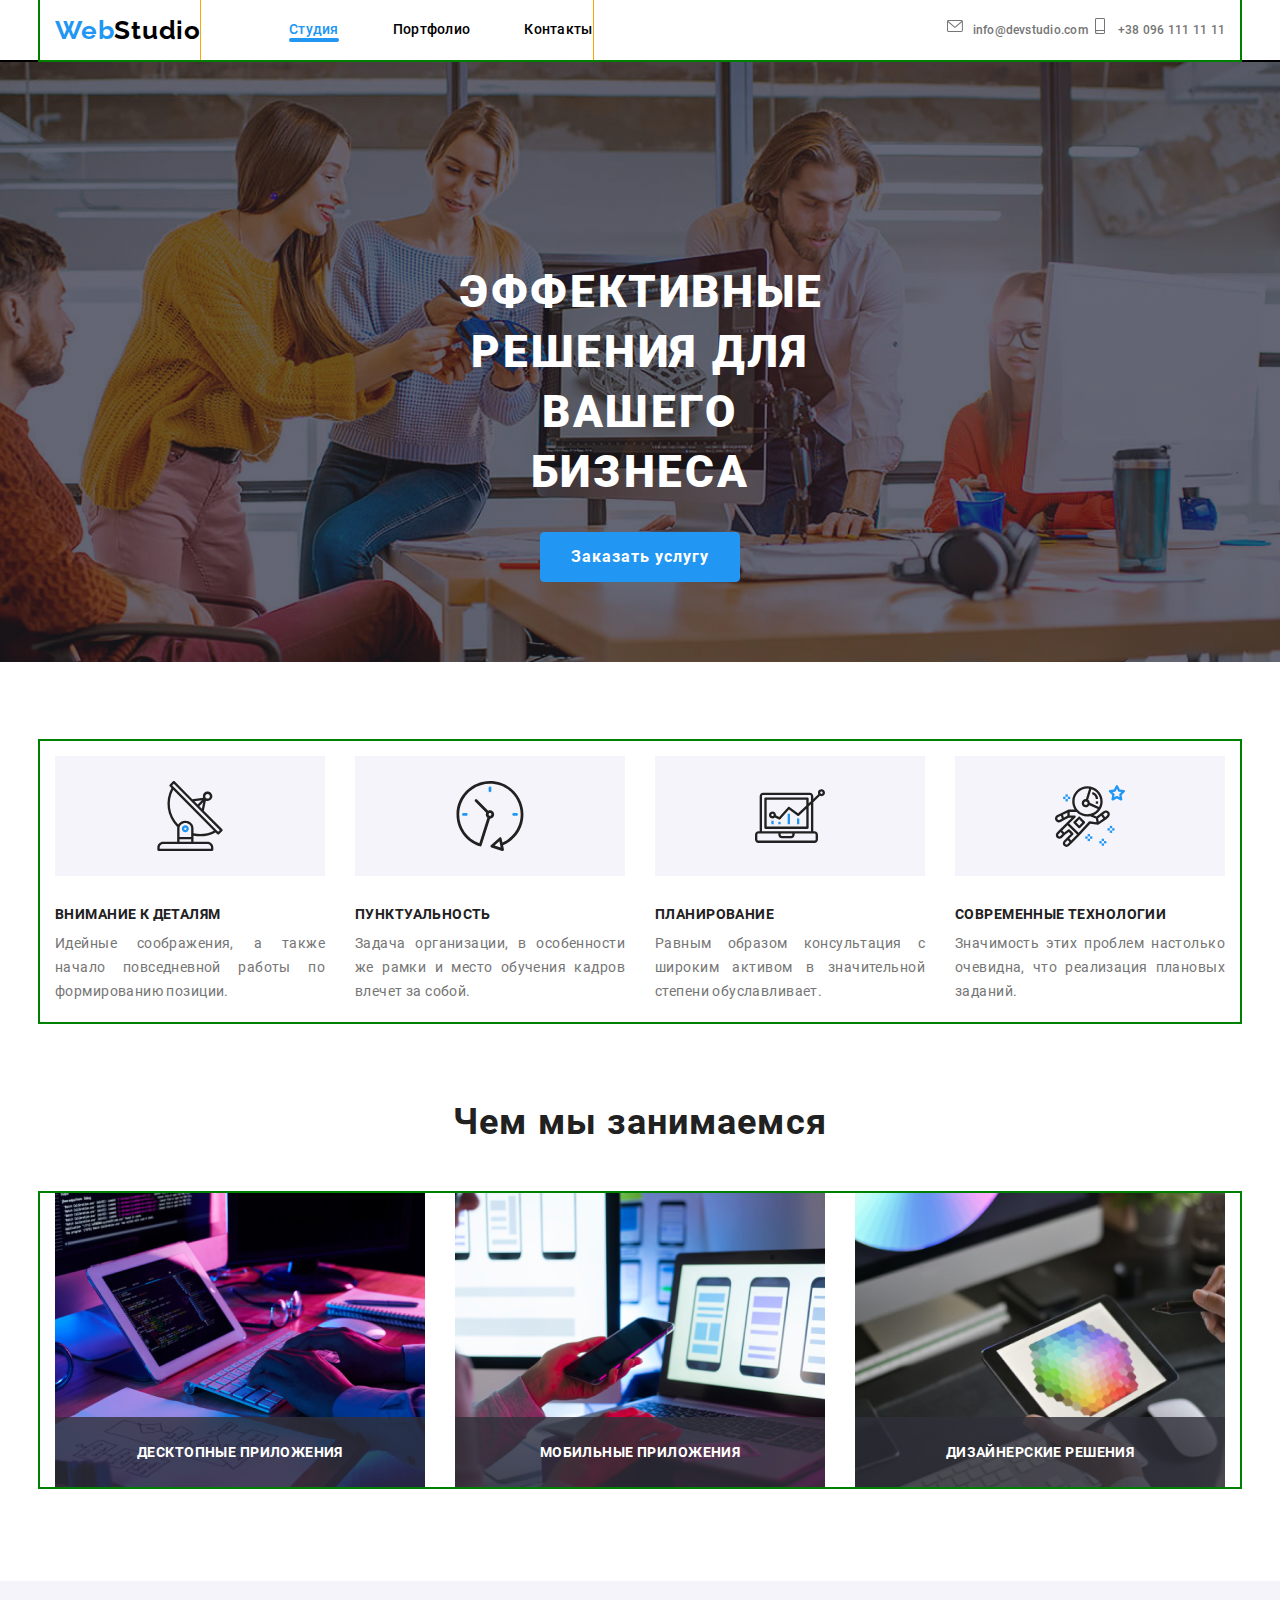
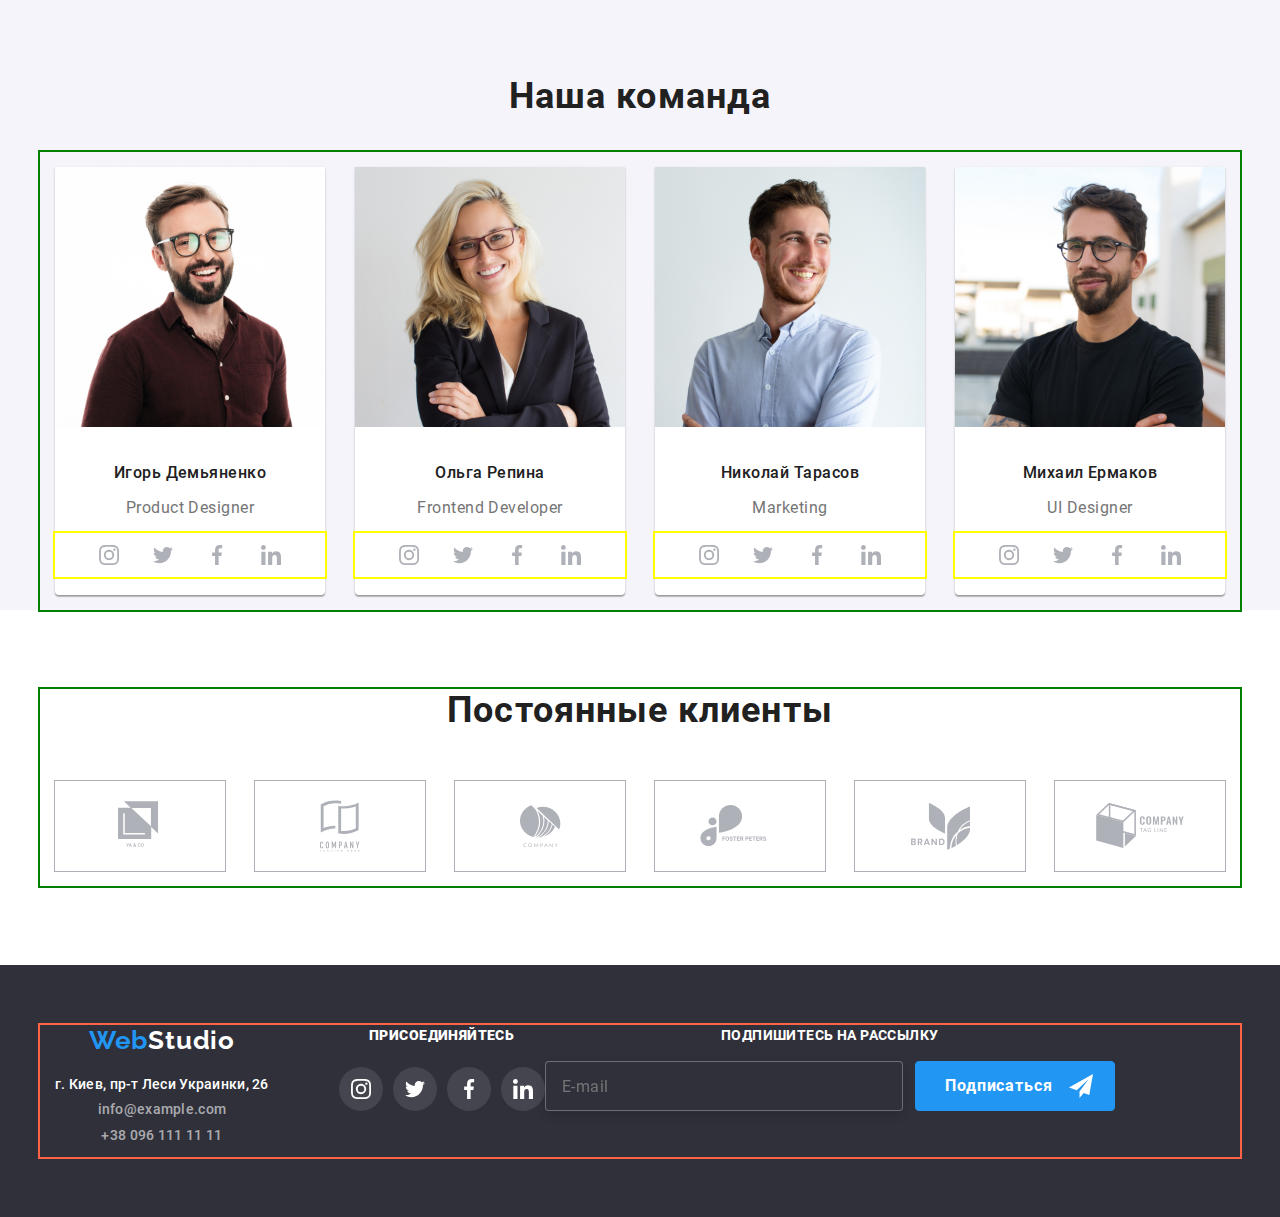
==== index.html @ a3207eb1 "update" ====
<!DOCTYPE html>
<html lang="en">

<head>
    <meta charset="UTF-8" />
    <meta name="viewport" content="width=device-wight, initial-scale=1.0 /">
    <title>Студия</title>
    <link rel="stylesheet"
        href="https://fonts.googleapis.com/css2?family=Oleo+Script&family=Raleway:wght@700&family=Roboto:wght@400;700;900&display=swap">
    <link rel="stylesheet" href="./css/main.min.css">
</head>

<body>
    <div class="page-header">
        <div class="container">
            <nav class="nav">
                <a href="index.html" class="webstudio webstudio-header"><span class="accent">Web</span>Studio</a>
                <button type="button" class="button-menu" aria-expanded="false" aria-controls="menu-container"
                    data-menu-button>

                    <svg width="40" height="40" aria-label="Переключатель мобильного меню">
                        <use class="icon-close" href="./img/icon/sprite.svg#close"></use>
                        <use class="icon-menu" href="./img/icon/sprite.svg#menu"></use>

                    </svg>
                </button>
                <div class="menu-container" id="menu-container" data-menu>
                    <div class="navigation">
                        <ul class="site-nav">

                            <li class="item"><a href="index.html" class="link current">Студия</a> </li>
                            <li class="item"><a href="portfolio.html" class="link">Портфолио</a> </li>
                            <li class="item"><a href="" class="link">Контакты</a> </li>
                        </ul>
                    </div>
                    <div class="contacts">
                        <ul class="auth-nav">

                            <li class="item">
                                <a href="mailto:info@devstudio.com" class="link">
                                    <svg class="auth-icon-svg">
                                        <use href="./img/icon/sprite.svg#mail-icon"></use>
                                    </svg>info@devstudio.com
                                </a>
                            </li>
                            <li class="item">
                                <a href="tel:+380961111111" class="link">
                                    <svg class="auth-icon-svg">
                                        <use href="./img/icon/sprite.svg#phone-icon"></use>
                                    </svg>+38 096 111 11 11
                                </a>
                            </li>
                        </ul>
                    </div>
                </div>


            </nav>

        </div>

    </div>

    <main>

        <!-- ЭФФЕКТИВНЫЕ РЕШЕНИЯ КНОПКА -->

        <section class="effect-solving">

            <h1 class="title-h1">Эффективные решения для вашего бизнеса</h1>
            <button class="btn" data-modal-open>Заказать услугу</button>

            <div class="backdrop is-hidden" data-modal>
                <div class="modal">
                    <p class="modal-font"> Оставьте свои данные, мы вам перезвоним </p>
                    <div class="form-style-input">
                        <input class="form-input" type="text" name="name" id="name" />
                        <label class="form-label" for="name">Имя</label>
                        <svg class="form-icon">
                            <use href="./img/icon/sprite.svg#person-black"></use>
                        </svg>
                    </div>
                    <div class="form-style-input">
                        <input class="form-input" type="tel" name="tel" id="tel">
                        <label class="form-label" for="tel">Телефон</label>
                        <svg class="form-icon">
                            <use href="./img/icon/sprite.svg#phone-black"></use>
                        </svg>
                    </div>
                    <div class="form-style-input">
                        <input class="form-input" type="email" name="mail" id="mail">
                        <label class="form-label" for="mail">Почта</label>
                        <svg class="form-icon">
                            <use href="./img/icon/sprite.svg#email-black"></use>
                        </svg>
                    </div>
                    <div class="form-style-input">
                        <textarea class="textarea-form" name="comment" rows="10" placeholder="Введите текст"
                            id="comment"></textarea>
                        <label class="form-label" style="top: 20px;" for="comment">Комментарий</label>

                    </div>

                    <label class="checkbox-label">
                        <input class="checkbox" type="checkbox" name="accept" value="accept" />
                        <span class="checkbox-icon"></span>
                        Соглашаюсь с рассылкой и принимаю

                        <a class="form-link" href="">Условия
                            договора</a>
                    </label>
                    <button class="btn-send" type="submit">Отправить</button>
                    <button class="btn-close" data-modal-close></button>
                </div>

            </div>

        </section>

        <section class="section">
            <div class=container>
                <!-- НАШИ ПРЕИМУЩЕСТВА -->
                <section>
                    <!-- список секции  -->
                    <!-- <h2>Наше преимущество</h2> -->
                    <ul class="features-set">
                        <li class="icon-advantages icon1">
                            <h3 class='title-h3'>Внимание к деталям</h3>
                            <p class=" p-advantages">
                                Идейные соображения, а также начало повседневной работы по формированию позиции.
                            </p>
                        </li>

                        <li class="icon-advantages icon2">
                            <h3 class="title-h3">Пунктуальность</h3>
                            <p class="p-advantages">
                                Задача организации, в особенности
                                же рамки и место обучения кадров
                                влечет за собой.
                            </p>
                        </li>
                        <li class="icon-advantages icon3">
                            <h3 class="title-h3">Планирование</h3>
                            <p class="p-advantages">
                                Равным образом консультация с
                                широким активом в значительной
                                степени обуславливает.
                            </p>
                        </li>
                        <li class="icon-advantages icon4">
                            <h3 class="title-h3">Современные технологии</h3>
                            <p class="p-advantages">
                                Значимость этих проблем настолько
                                очевидна, что реализация плановых
                                заданий.
                            </p>
                        </li>
                    </ul>
            </div>

        </section>
        <!-- Секция "Чем занимаемся" -->
        <section class="section whatarewedoing">
            <h2 class="title-h2">Чем мы занимаемся</h2>
            <ul class="container center-container">
                <li style="position: relative;">
                    <img src="img/img1.png" alt="" width="370">
                    <p class="title-img" style="justify-content:center;
                align-items: center;">ДЕСКТОПНЫЕ ПРИЛОЖЕНИЯ</p>

                </li>
                <li style="position: relative;">
                    <img src="img/img2.png" alt="" width="370">
                    <p class="title-img" style="justify-content:center;
                align-items: center;">МОБИЛЬНЫЕ ПРИЛОЖЕНИЯ</p>

                </li>
                <li style="position: relative;">
                    <img src="img/img3.png" alt="" width="370">
                    <p class="title-img" style="justify-content:center;
                align-items: center;">ДИЗАЙНЕРСКИЕ РЕШЕНИЯ</p>

                </li>
            </ul>

        </section>

        <!-- Секция "Наша команда" -->
        <section class="section team-section">
            <h2 class="title-h2">Наша команда</h2>
            <div class="container">
                <ul class="team-set">
                    <li class="team-li">

                        <a href="" class="a-link">
                            <img src="img/1.Product_Designer.jpg" alt="" width="270">
                            <p class="team-name">Игорь Демьяненко</p>

                            <p class="p-position">Product Designer</p>

                        </a>
                        <ul class="container-social-network center-network">
                            <li>
                                <a class="team-icon-link" href="https://instagram.com/" target="_blank"
                                    rel="noopener noreferer">
                                    <svg class="team-icon-svg">
                                        <use href="./img/icon/sprite.svg#team-icon1"></use>
                                    </svg>

                                </a>
                            </li>
                            <li>
                                <a class="team-icon-link" href="https://twitter.com/" target="_blank"
                                    rel="noopener noreferer">
                                    <svg class="team-icon-svg">
                                        <use href="./img/icon/sprite.svg#team-icon2"></use>
                                    </svg>

                                </a>
                            </li>
                            <li>
                                <a class="team-icon-link" href="https://fasebook.com/" target="_blank"
                                    rel="noopener noreferer">
                                    <svg class="team-icon-svg">
                                        <use href="./img/icon/sprite.svg#team-icon3"></use>
                                    </svg>

                                </a>
                            </li>
                            <li>
                                <a class="team-icon-link" href="https://linkedin.com/" target="_blank"
                                    rel="noopener noreferer">
                                    <svg class="team-icon-svg">
                                        <use href="./img/icon/sprite.svg#team-icon4"></use>
                                    </svg>

                                </a>
                            </li>
                        </ul>

                    </li>
                    <li class="team-li">
                        <a href="" class="a-link">
                            <img src="img/2.Frontend_Developer.jpg" alt="" width="270">

                            <p class="team-name">Ольга Репина</p>

                            <p class="p-position">Frontend Developer</p>
                        </a>
                        <ul class="container-social-network center-network">
                            <li>
                                <a class="team-icon-link" href="https://instagram.com/" target="_blank"
                                    rel="noopener noreferer">
                                    <svg class="team-icon-svg">
                                        <use href="./img/icon/sprite.svg#team-icon1"></use>
                                    </svg>

                                </a>
                            </li>
                            <li>
                                <a class="team-icon-link" href="https://twitter.com/" target="_blank"
                                    rel="noopener noreferer">
                                    <svg class="team-icon-svg">
                                        <use href="./img/icon/sprite.svg#team-icon2"></use>
                                    </svg>

                                </a>
                            </li>
                            <li>
                                <a class="team-icon-link" href="https://fasebook.com/" target="_blank"
                                    rel="noopener noreferer">
                                    <svg class="team-icon-svg">
                                        <use href="./img/icon/sprite.svg#team-icon3"></use>
                                    </svg>

                                </a>
                            </li>
                            <li>
                                <a class="team-icon-link" href="https://linkedin.com/" target="_blank"
                                    rel="noopener noreferer">
                                    <svg class="team-icon-svg">
                                        <use href="./img/icon/sprite.svg#team-icon4"></use>
                                    </svg>

                                </a>
                            </li>
                        </ul>
                    </li>
                    <li class="team-li">
                        <a href="" class="a-link">
                            <img src="img/3.Marketing.jpg" alt="" width="270">

                            <p class="team-name"> Николай Тарасов</p>

                            <p class="p-position">Marketing</p>
                        </a>
                        <ul class="container-social-network center-network">
                            <li>
                                <a class="team-icon-link" href="https://instagram.com/" target="_blank"
                                    rel="noopener noreferer">
                                    <svg class="team-icon-svg">
                                        <use href="./img/icon/sprite.svg#team-icon1"></use>
                                    </svg>

                                </a>
                            </li>
                            <li>
                                <a class="team-icon-link" href="https://twitter.com/" target="_blank"
                                    rel="noopener noreferer">
                                    <svg class="team-icon-svg">
                                        <use href="./img/icon/sprite.svg#team-icon2"></use>
                                    </svg>

                                </a>
                            </li>
                            <li>
                                <a class="team-icon-link" href="https://fasebook.com/" target="_blank"
                                    rel="noopener noreferer">
                                    <svg class="team-icon-svg">
                                        <use href="./img/icon/sprite.svg#team-icon3"></use>
                                    </svg>

                                </a>
                            </li>
                            <li>
                                <a class="team-icon-link" href="https://linkedin.com/" target="_blank"
                                    rel="noopener noreferer">
                                    <svg class="team-icon-svg">
                                        <use href="./img/icon/sprite.svg#team-icon4"></use>
                                    </svg>

                                </a>
                            </li>
                        </ul>
                    </li>
                    <li class="team-li">
                        <a href="" class="a-link">
                            <img src="img/4.UI_Designer.jpg" alt="" width="270">

                            <p class="team-name">Михаил Ермаков</p>

                            <p class="p-position">UI Designer</p>
                        </a>
                        <ul class="container-social-network center-network">
                            <li>
                                <a class="team-icon-link" href="https://instagram.com/" target="_blank"
                                    rel="noopener noreferer">
                                    <svg class="team-icon-svg">
                                        <use href="./img/icon/sprite.svg#team-icon1"></use>
                                    </svg>

                                </a>
                            </li>
                            <li>
                                <a class="team-icon-link" href="https://twitter.com/" target="_blank"
                                    rel="noopener noreferer">
                                    <svg class="team-icon-svg">
                                        <use href="./img/icon/sprite.svg#team-icon2"></use>
                                    </svg>

                                </a>
                            </li>
                            <li>
                                <a class="team-icon-link" href="https://fasebook.com/" target="_blank"
                                    rel="noopener noreferer">
                                    <svg class="team-icon-svg">
                                        <use href="./img/icon/sprite.svg#team-icon3"></use>
                                    </svg>

                                </a>
                            </li>
                            <li>
                                <a class="team-icon-link" href="https://linkedin.com/" target="_blank"
                                    rel="noopener noreferer">
                                    <svg class="team-icon-svg">
                                        <use href="./img/icon/sprite.svg#team-icon4"></use>
                                    </svg>

                                </a>
                            </li>
                        </ul>
                    </li>

                </ul>
            </div>
        </section>
        <!-- Секция "Постоянные клиенты" -->
        <section class="section">
            <div class="container">
                <h2 class="title-h2">Постоянные клиенты</h2>
                <ul class="client-section">
                    <li class="item-client">
                        <a class="client-icon-link" href="https://company1.com/" target="_blank"
                            rel="noopener noreferer">
                            <svg class="client-icon-svg" width="44.27" height="49.23">
                                <use href="./img/icon/sprite.svg#client-icon1"></use>
                            </svg>

                        </a>
                    </li>
                    <li class="item-client">
                        <a class="client-icon-link" href="https://company2.com/" target="_blank"
                            rel="noopener noreferer">
                            <svg class="client-icon-svg" width="40" height="52">
                                <use href="./img/icon/sprite.svg#client-icon2"></use>
                            </svg>

                        </a>
                    </li>
                    <li class="item-client">
                        <a class="client-icon-link" href="https://company3.com/" target="_blank"
                            rel="noopener noreferer">
                            <svg class="client-icon-svg" width="41" height="42.6">
                                <use href="./img/icon/sprite.svg#client-icon3"></use>
                            </svg>

                        </a>
                    </li>
                    <li class="item-client">
                        <a class="client-icon-link" href="https://company4.com/" target="_blank"
                            rel="noopener noreferer">
                            <svg class="client-icon-svg" width="79.66" height="42.02">
                                <use href="./img/icon/sprite.svg#client-icon4"></use>
                            </svg>

                        </a>
                    </li>
                    <li class="item-client">
                        <a class="client-icon-link" href="https://company5.com/" target="_blank"
                            rel="noopener noreferer">
                            <svg class="client-icon-svg" width="59" height="47">
                                <use href="./img/icon/sprite.svg#client-icon5"></use>
                            </svg>

                        </a>
                    </li>
                    <li class="item-client">
                        <a class="client-icon-link" href="https://company6.com/" target="_blank"
                            rel="noopener noreferer">
                            <svg class="client-icon-svg" width="88.48" height="45.44">
                                <use href="./img/icon/sprite.svg#client-icon6"></use>
                            </svg>

                        </a>
                    </li>
                </ul>
            </div>
        </section>
    </main>

    <footer class="footer-main">
        <nav class="container-footer">
            <div class="web-footer">
                <a href="index.html" class="webstudio webstudio-footer"><span class="accent">Web</span>Studio</a>

                <ul class="footer-link">
                    <li class="footer-margin"><a class="link footer-adress"
                            href="https://www.google.com/maps/d/u/0/viewer?msa=0&mid=10uSM3H-mIU3GznYo2szRIEphczw&ll=50.42732700000001%2C30.538092&z=17">
                            г. Киев, пр-т Леси Украинки, 26
                        </a>
                    </li>
                    <li class="footer-margin"><a class="link" href="mailto:info@example.com">info@example.com</a>
                    </li>
                    <li class="footer-margin"><a class="link" href="tel:+380961111111">+38 096 111 11 11</a>
                    </li>
                </ul>
            </div>
            <div class="join">
                <b>ПРИСОЕДИНЯЙТЕСЬ</b>
                <ul class="container-join">
                    <li>
                        <a class="join-icon-link" href="https://instagram.com/" target="_blank"
                            rel="noopener noreferer">
                            <svg class="join-icon-svg">
                                <use href="./img/icon/sprite.svg#team-icon1"></use>
                            </svg>

                        </a>
                    </li>
                    <li>
                        <a class="join-icon-link" href="https://twitter.com/" target="_blank" rel="noopener noreferer">
                            <svg class="join-icon-svg">
                                <use href="./img/icon/sprite.svg#team-icon2"></use>
                            </svg>

                        </a>
                    </li>
                    <li>
                        <a class="join-icon-link" href="https://fasebook.com/" target="_blank" rel="noopener noreferer">
                            <svg class="join-icon-svg">
                                <use href="./img/icon/sprite.svg#team-icon3"></use>
                            </svg>

                        </a>
                    </li>
                    <li>
                        <a class="join-icon-link" href="https://linkedin.com/" target="_blank" rel="noopener noreferer">
                            <svg class="join-icon-svg">
                                <use href="./img/icon/sprite.svg#team-icon4"></use>
                            </svg>

                        </a>
                    </li>
                </ul>

            </div>
            <div class="subscribe">
                <label for="subscribe">Подпишитесь на рассылку</label>
                <input class="in-subscribe" type="email" name="subscribe" placeholder="E-mail" id="subscribe">
                <button class="btn-subscribe">Подписаться</button>
            </div>
        </nav>
    </footer>
    <script src="./js/modal.js"></script>
    <script src="./js/menu.js"></script>
</body>

</html>


<!-- <section class="section reviews">
            <div class=container> -->



<!-- <h2 class="section-title">Заголовок второй секции</h2>
                <ul class="reviews-set">

                    <li class="reviews-item">1</li>
                    <li class="reviews-item">2</li>
                    <li class="reviews-item">3</li> -->

<!-- 
                </ul>
            </div>

        </section> -->
---- css/main.min.css ----
/*! modern-normalize v1.0.0 | MIT License | https://github.com/sindresorhus/modern-normalize */*,*::before,*::after{-webkit-box-sizing:border-box;box-sizing:border-box}:root{-moz-tab-size:4;-o-tab-size:4;tab-size:4}html{line-height:1.15;-webkit-text-size-adjust:100%}body{margin:0}body{font-family:system-ui,-apple-system,"Segoe UI",Roboto,Helvetica,Arial,sans-serif,"Apple Color Emoji","Segoe UI Emoji"}hr{height:0;color:inherit}abbr[title]{-webkit-text-decoration:underline dotted;text-decoration:underline dotted}b,strong{font-weight:bolder}code,kbd,samp,pre{font-family:ui-monospace, SFMono-Regular, Consolas, 'Liberation Mono', Menlo, monospace;font-size:1em}small{font-size:80%}sub,sup{font-size:75%;line-height:0;position:relative;vertical-align:baseline}sub{bottom:-0.25em}sup{top:-0.5em}table{text-indent:0;border-color:inherit}button,input,optgroup,select,textarea{font-family:inherit;font-size:100%;line-height:1.15;margin:0}button,select{text-transform:none}button,[type='button'],[type='reset'],[type='submit']{-webkit-appearance:button}::-moz-focus-inner{border-style:none;padding:0}:-moz-focusring{outline:1px dotted ButtonText}:-moz-ui-invalid{box-shadow:none}legend{padding:0}progress{vertical-align:baseline}::-webkit-inner-spin-button,::-webkit-outer-spin-button{height:auto}[type='search']{-webkit-appearance:textfield;outline-offset:-2px}::-webkit-search-decoration{-webkit-appearance:none}::-webkit-file-upload-button{-webkit-appearance:button;font:inherit}summary{display:list-item}@font-face{font-family:'Roboto';font-style:normal;font-weight:400;src:url("../fonts/roboto/roboto-v20-latin_cyrillic-regular.eot");src:local("Roboto"),local("Roboto-Regular"),url("../fonts/roboto/roboto-v20-latin_cyrillic-regular.eot?#iefix") format("embedded-opentype"),url("../fonts/roboto/roboto-v20-latin_cyrillic-regular.woff2") format("woff2"),url("../fonts/roboto/roboto-v20-latin_cyrillic-regular.woff") format("woff"),url("../fonts/roboto/roboto-v20-latin_cyrillic-regular.ttf") format("truetype"),url("../fonts/roboto/roboto-v20-latin_cyrillic-regular.svg#Roboto") format("svg")}@font-face{font-family:'Roboto';font-style:normal;font-weight:500;src:url("../fonts/roboto/roboto-v20-latin_cyrillic-500.eot");src:local("Roboto Medium"),local("Roboto-Medium"),url("../fonts/roboto/roboto-v20-latin_cyrillic-500.eot?#iefix") format("embedded-opentype"),url("../fonts/roboto/roboto-v20-latin_cyrillic-500.woff2") format("woff2"),url("../fonts/roboto/roboto-v20-latin_cyrillic-500.woff") format("woff"),url("../fonts/roboto/roboto-v20-latin_cyrillic-500.ttf") format("truetype"),url("../fonts/roboto/roboto-v20-latin_cyrillic-500.svg#Roboto") format("svg")}@font-face{font-family:'Roboto';font-style:normal;font-weight:700;src:url("../fonts/roboto/roboto-v20-latin_cyrillic-700.eot");src:local("Roboto Bold"),local("Roboto-Bold"),url("../fonts/roboto/roboto-v20-latin_cyrillic-700.eot?#iefix") format("embedded-opentype"),url("../fonts/roboto/roboto-v20-latin_cyrillic-700.woff2") format("woff2"),url("../fonts/roboto/roboto-v20-latin_cyrillic-700.woff") format("woff"),url("../fonts/roboto/roboto-v20-latin_cyrillic-700.ttf") format("truetype"),url("../fonts/roboto/roboto-v20-latin_cyrillic-700.svg#Roboto") format("svg")}@font-face{font-family:'Roboto';font-style:normal;font-weight:900;src:url("../fonts/roboto/roboto-v20-latin_cyrillic-900.eot");src:local("Roboto Black"),local("Roboto-Black"),url("../fonts/roboto/roboto-v20-latin_cyrillic-900.eot?#iefix") format("embedded-opentype"),url("../fonts/roboto/roboto-v20-latin_cyrillic-900.woff2") format("woff2"),url("../fonts/roboto/roboto-v20-latin_cyrillic-900.woff") format("woff"),url("../fonts/roboto/roboto-v20-latin_cyrillic-900.ttf") format("truetype"),url("../fonts/roboto/roboto-v20-latin_cyrillic-900.svg#Roboto") format("svg")}@font-face{font-family:'Raleway';font-style:normal;font-weight:400;src:url("../fonts/raleway/raleway-v18-latin_cyrillic-regular.eot");src:local(""),url("../fonts/raleway/raleway-v18-latin_cyrillic-regular.eot?#iefix") format("embedded-opentype"),url("../fonts/raleway/raleway-v18-latin_cyrillic-regular.woff2") format("woff2"),url("../fonts/raleway/raleway-v18-latin_cyrillic-regular.woff") format("woff"),url("../fonts/raleway/raleway-v18-latin_cyrillic-regular.ttf") format("truetype"),url("../fonts/raleway/raleway-v18-latin_cyrillic-regular.svg#Raleway") format("svg")}@font-face{font-family:'Raleway';font-style:normal;font-weight:700;src:url("../fonts/raleway/raleway-v18-latin_cyrillic-700.eot");src:local(""),url("../fonts/raleway/raleway-v18-latin_cyrillic-700.eot?#iefix") format("embedded-opentype"),url("../fonts/raleway/raleway-v18-latin_cyrillic-700.woff2") format("woff2"),url("../fonts/raleway/raleway-v18-latin_cyrillic-700.woff") format("woff"),url("../fonts/raleway/raleway-v18-latin_cyrillic-700.ttf") format("truetype"),url("../fonts/raleway/raleway-v18-latin_cyrillic-700.svg#Raleway") format("svg")}html{-webkit-box-sizing:border-box;box-sizing:border-box}*,*::before,*::after{-webkit-box-sizing:inherit;box-sizing:inherit}body{margin:0;font-family:"Roboto",sans-serif;font-style:normal}img{display:block;max-width:100%;height:auto}.a-link{display:block;text-decoration:none}.feautures-item,.revews-set{padding:0;margin:0;list-style:none}.container{padding-left:15px;padding-right:15px;margin-left:auto;margin-right:auto;list-style:none}@media (min-width: 480px){.container{width:480px;outline:2px solid sienna}}@media (min-width: 768px){.container{width:768px;outline:2px solid blue}}@media (min-width: 1200px){.container{width:1200px;outline:2px solid green}}.center-container{display:-webkit-box;display:-ms-flexbox;display:flex;list-style:none;-webkit-box-pack:justify;-ms-flex-pack:justify;justify-content:space-between}.section{padding-top:94px}section.title{margin-top:0;margin-bottom:24px}.page-header{border-bottom:2px solid black;position:relative}.page-header .nav{display:-webkit-box;display:-ms-flexbox;display:flex;-webkit-box-align:center;-ms-flex-align:center;align-items:center;-webkit-box-pack:justify;-ms-flex-pack:justify;justify-content:space-between;min-height:60px}.button-menu{display:-webkit-inline-box;display:-ms-inline-flexbox;display:inline-flex;margin:0;padding:0;border:none;height:60px;-webkit-box-align:center;-ms-flex-align:center;align-items:center;-webkit-box-pack:justify;-ms-flex-pack:justify;justify-content:space-between;background-color:transparent}@media (min-width: 768px){.button-menu{display:none}}.button-menu .icon-close{display:none}.button-menu.is-open .icon-close{display:block}.button-menu.is-open .icon-menu{display:none}.button-menu:hover .icon-close{fill:#2196F3}.button-menu:hover .icon-menu{fill:#2196F3}.menu-container{padding:0px;background-color:#fff;text-align:center;font-size:18px}.menu-container.is-open{display:block}@media (min-width: 768px){.menu-container.is-open{display:-webkit-inline-box;display:-ms-inline-flexbox;display:inline-flex;-webkit-box-pack:justify;-ms-flex-pack:justify;justify-content:space-between}}@media (max-width: 767px){.menu-container{display:none;height:393px;position:absolute;top:100%;left:0;width:100%}}@media (min-width: 768px){.menu-container{display:-webkit-inline-box;display:-ms-inline-flexbox;display:inline-flex;-webkit-box-pack:justify;-ms-flex-pack:justify;justify-content:space-between;-webkit-box-flex:2;-ms-flex-positive:2;flex-grow:2}}.navigation{outline:1px solid orange}.contacts{outline:1px solid ci;color:#757575}.webstudio{display:-webkit-inline-box;display:-ms-inline-flexbox;display:inline-flex;font-family:Raleway;font-weight:700;font-style:normal;font-size:26px;line-height:1.192;letter-spacing:0.03em;text-decoration:none;-webkit-box-align:center;-ms-flex-align:center;align-items:center}.webstudio-header{color:#000}@media (min-width: 768px){.site-nav .item{display:-webkit-inline-box;display:-ms-inline-flexbox;display:inline-flex;-webkit-box-align:baseline;-ms-flex-align:baseline;align-items:baseline;margin-left:88px;font-size:14px}.site-nav .item:not(:last-child){margin-right:50px}}@media (max-width: 767px){.site-nav .item:first-child{padding-top:60px}.site-nav .item{display:-webkit-box;display:-ms-flexbox;display:flex;-webkit-box-pack:center;-ms-flex-pack:center;justify-content:center;padding-bottom:40px}}.auth-nav{margin-left:auto}@media (min-width: 768px){.auth-nav .item{display:block;text-align:left;font-size:12px}}@media (min-width: 1200px){.auth-nav .item{display:-webkit-inline-box;display:-ms-inline-flexbox;display:inline-flex;-webkit-box-align:baseline;-ms-flex-align:baseline;align-items:baseline}}@media (max-width: 767px){.auth-nav .item:first-child{padding-top:20px;font-size:18px}.auth-nav .item{display:-webkit-box;display:-ms-flexbox;display:flex;-webkit-box-pack:center;-ms-flex-pack:center;justify-content:center;padding-bottom:16px}}.auth-nav .link{font-style:normal;font-weight:500;line-height:1.17166;letter-spacing:0.02em;color:inherit;text-decoration:none}.link{display:block;padding-top:0px;font-weight:500;font-style:normal;line-height:1.17166;letter-spacing:0.02em;text-decoration:none;color:inherit}.link:hover,.link:focus{color:#2196F3}.link.current{color:#2196F3}.link.current::after{content:"";display:block;height:4px;background:#2196F3;border-radius:2px;margin-left:auto;margin-right:auto}.accent{color:#2196F3}.auth-icon-svg{width:16px;height:16px;fill:currentColor;margin-right:10px}.item .link{display:block;-webkit-box-align:center;-ms-flex-align:center;align-items:center;-webkit-box-pack:center;-ms-flex-pack:center;justify-content:center}.site-nav .item+.item{margin-left:0px}.footer-main{padding-left:15px;padding-right:15px;margin-left:auto;margin-right:auto;margin-top:94px;padding-top:60px;padding-bottom:0;height:252px;background-color:#2F303A}.container-footer{margin-left:auto;margin-right:auto;outline:2px solid tomato;width:1200px;padding:0 15px}@media (min-width: 768px){.container-footer{display:-webkit-box;display:-ms-flexbox;display:flex;text-align:center}}@media (min-width: 1200px){.container-footer{display:-webkit-box;display:-ms-flexbox;display:flex}}.footer-link{font-style:normal;color:rgba(255,255,255,0.6);font-weight:400;font-size:14px;line-height:1.71;letter-spacing:0.03em;list-style:none;padding-left:0;margin-top:20px}.link.footer-adress{color:#fff}.footer-margin{margin-bottom:9px}.webstudio-footer{color:#fff}.join{color:#fff;width:206px;height:86px;font-style:normal;font-weight:bold;font-size:14px;line-height:1.43;letter-spacing:0.03em;text-decoration:none}@media (min-width: 1200px){.join{margin-left:70px}}.container-join{display:-webkit-box;display:-ms-flexbox;display:flex;list-style:none;padding:0;margin-top:22px;margin-bottom:0;margin-left:auto;margin-right:auto;-webkit-box-pack:justify;-ms-flex-pack:justify;justify-content:space-between}.subscribe{color:#fff;padding:0;text-transform:uppercase;font-style:normal;font-weight:bold;font-size:14px;line-height:1.43;letter-spacing:0.03em;text-decoration:none}@media (min-width: 1200px){.subscribe{position:relative;width:570px;height:86px}}.btn-subscribe{font-family:inherit;color:#fff;border-radius:4px;border-color:#2196F3;background-color:#2196F3;font-style:normal;font-weight:700;font-size:16px;line-height:1.87;letter-spacing:0.06em;width:200px;height:50px;border:1px solid #2196F3;margin-top:0;margin-left:0;-webkit-box-align:center;-ms-flex-align:center;align-items:center;padding-left:29px;padding-right:28px;background-image:url(../img/send.svg);background-size:24px 24px;background-position:88%;background-repeat:no-repeat}@media (min-width: 1200px){.btn-subscribe{display:-webkit-box;display:-ms-flexbox;display:flex;position:absolute;top:36px;left:370px}}.in-subscribe{font-style:normal;font-weight:normal;font-size:16px;line-height:1.25;-webkit-box-align:center;-ms-flex-align:center;align-items:center;letter-spacing:0.03em;color:rgba(255,255,255,0.6);background-color:#2F303A;width:358px;height:50px;border:1px solid rgba(255,255,255,0.3);-webkit-box-sizing:border-box;box-sizing:border-box;-webkit-filter:drop-shadow(0px 4px 4px rgba(0,0,0,0.15));filter:drop-shadow(0px 4px 4px rgba(0,0,0,0.15));border-radius:4px;display:-webkit-box;display:-ms-flexbox;display:flex}@media (min-width: 1200px){.in-subscribe{position:absolute;top:36px;left:0;padding-left:16px}}.effect-solving{text-align:center;min-height:600px;margin-left:auto;margin-right:auto;background-image:-webkit-gradient(linear, left top, right top, from(rgba(47,48,58,0.4)), to(rgba(47,48,58,0.4))),url("../img/back_ground.jpg");background-image:linear-gradient(to right, rgba(47,48,58,0.4), rgba(47,48,58,0.4)),url("../img/back_ground.jpg");background-color:#2F303A;background-size:cover;background-position:center;padding-top:200px}.title-h1{font-weight:900;font-size:44px;line-height:1.364;letter-spacing:0.06em;text-transform:uppercase;color:#fff;margin:0 auto;margin-top:0}@media (min-width: 1200px){.title-h1{width:696px}}@media (min-width: 768px){.title-h1{width:360px}}.btn{font-family:inherit;color:#fff;border-radius:4px;border-color:#2196F3;background-color:#2196F3;font-style:normal;font-weight:700;font-size:16px;line-height:1.87;letter-spacing:0.06em;margin-top:30px;width:200px;height:50px;border:1px solid #2196F3}.backdrop{position:fixed;top:0;left:0;width:100%;height:100%;background-color:rgba(0,0,0,0.5);opacity:1;visibility:visible;-webkit-transition:opacity 250ms cubic-bezier(0.4, 0, 0.2, 1),visibility 250ms cubic-bezier(0.4, 0, 0.2, 1);transition:opacity 250ms cubic-bezier(0.4, 0, 0.2, 1),visibility 250ms cubic-bezier(0.4, 0, 0.2, 1)}.backdrop.is-hidden{visibility:hidden;opacity:0;pointer-events:none}.modal{position:relative;top:50%;left:50%;width:528px;height:581px;background-color:#fff;border-radius:4px;-webkit-transform:translate(-50%, -50%) scale(1);transform:translate(-50%, -50%) scale(1)}.btn-close{display:inline-block;position:absolute;top:8px;right:8px;width:30px;height:30px;background-image:url(../img/modal-form/close1.svg);border:none;background-color:#fff}.btn-close:hover,.btn-close:focus{background-image:url(../img/modal-form/close2.svg)}.modal-font{padding-top:40px;font-style:normal;font-weight:bold;font-size:20px;line-height:23px;text-align:center;letter-spacing:0.03em}.form-style-input{position:relative}.form-icon{position:absolute;top:50%;left:56px;-webkit-transform:translateY(-50%);transform:translateY(-50%);display:inline-block;width:18px;height:18px}.form-input{display:-webkit-box;display:-ms-flexbox;display:flex;-webkit-box-align:center;-ms-flex-align:center;align-items:center;margin-left:41px;margin-top:30px;width:448px;height:40px;border:1px solid rgba(33,33,33,0.2);-webkit-box-sizing:border-box;box-sizing:border-box;border-radius:4px;font-style:normal;font-weight:normal;font-size:14px;line-height:16px;letter-spacing:0.01em;padding:0;color:#000;padding-left:42px}.form-input:focus,.form-input:hover{outline:none;border-color:#2196F3}.form-input:focus ~ .form-icon,.form-input:hover ~ .form-icon{fill:#2196F3}.form-label{position:absolute;-webkit-transform:translateY(-40px);transform:translateY(-40px);top:50%;left:41px;font-style:normal;font-weight:normal;font-size:12px;line-height:1.167;letter-spacing:0.01em;color:#757575}.checkbox{-webkid-appearance:none;-moz-appearance:none;-webkit-appearance:none;appearance:none;position:absolute;top:0}.checkbox-label{position:relative;display:inline-block;font-style:normal;font-weight:normal;font-size:14px;line-height:1.714;letter-spacing:0.03em;padding:0;top:20px;text-align:center;color:#757575}.checkbox-icon{display:inline-block;vertical-align:middle;margin-right:5px;background-repeat:no-repeat;width:16px;height:15px;padding:0px;background-image:url(../img/modal-form/check1.svg)}.checkbox:checked+.checkbox-icon{background-image:url(../img/modal-form/check2.svg)}.form-link{display:inline-block;padding:0px;margin:0px;margin-top:20px;font-style:normal;font-weight:normal;font-size:14px;line-height:1.714;letter-spacing:0.03em;color:#2196F3;padding:0px;margin:0px}.label-check{font-style:normal;font-weight:normal;font-size:14px;line-height:24px;line-height:1.714;letter-spacing:0.03em;color:#757575}.btn-send{font-family:inherit;color:#fff;border-radius:4px;border-color:#2196F3;background-color:#2196F3;font-style:normal;font-weight:700;font-size:16px;line-height:1.87;letter-spacing:0.06em;margin-top:50px;width:200px;height:50px;border:1px solid #2196F3}.btn-send:hover,.btn-send:focus{-webkit-box-shadow:0px 4px 4px rgba(0,0,0,0.15);box-shadow:0px 4px 4px rgba(0,0,0,0.15)}.textarea-form{height:120px;width:448px;resize:none;display:-webkit-box;display:-ms-flexbox;display:flex;margin-left:41px;margin-top:30px;border:1px solid rgba(33,33,33,0.2);-webkit-box-sizing:border-box;box-sizing:border-box;border-radius:4px;font-style:normal;font-weight:normal;font-size:14px;line-height:16px;letter-spacing:0.01em;color:#000;padding-left:16px;padding-top:12px}.team-icon-link{display:-webkit-box;display:-ms-flexbox;display:flex;-webkit-box-pack:center;-ms-flex-pack:center;justify-content:center;-webkit-box-align:center;-ms-flex-align:center;align-items:center;width:44px;height:44px;background-color:#fff;border-radius:50%}.team-icon-link:hover,.team-icon-link:focus{background-color:#2196F3}.team-icon-link:hover .team-icon-svg,.team-icon-link:focus .team-icon-svg{fill:#fff}.join-icon-link{display:-webkit-box;display:-ms-flexbox;display:flex;-webkit-box-pack:center;-ms-flex-pack:center;justify-content:center;-webkit-box-align:center;-ms-flex-align:center;align-items:center;width:44px;height:44px;background-color:rgba(255,255,255,0.1);border-radius:50%}.join-icon-link:hover,.join-icon-link:focus{background-color:#2196F3}.join-icon-link:hover .team-icon-svg,.join-icon-link:focus .team-icon-svg{fill:#fff}.team-icon-svg{width:20px;height:20px;fill:#AFB1B8}.join-icon-svg{width:20px;height:20px;fill:#fff}.p-advantages{font-style:normal;font-weight:normal;font-size:14px;line-height:1.71;letter-spacing:0.03em;color:#757575;height:75px;margin:0;margin-top:10px;text-align:justify}.title-h3{font-weight:bold;font-size:14px;line-height:16px;letter-spacing:0.03em;text-transform:uppercase;color:#212121;margin:0;padding:0}.icon1::before{background-image:url(../img/advantages-icon1.svg)}.icon2::before{background-image:url(../img/advantages-icon2.svg)}.icon3::before{background-image:url(../img/advantages-icon3.svg)}.icon4::before{background-image:url(../img/advantages-icon4.svg)}@media (min-width: 768px){.features-set{display:-webkit-box;display:-ms-flexbox;display:flex;-ms-flex-wrap:wrap;flex-wrap:wrap;margin:-5px}}@media (min-width: 1200px){.features-set{margin:-15px}}.icon-advantages{padding:0;margin-top:0;margin-bottom:0;color:#fff;font-size:32px}@media screen and (min-width: 768px){.icon-advantages{-ms-flex-preferred-size:calc((100% - 4 * 5px)/2);flex-basis:calc((100% - 4 * 5px)/2);margin:5px}}@media screen and (min-width: 1200px){.icon-advantages{-ms-flex-preferred-size:calc((100% - 8* 15px)/4);flex-basis:calc((100% - 8* 15px)/4);margin:15px}}@media screen and (max-width: 737px){.icon-advantages:not(:last-child){margin-bottom:30px}}.icon-advantages::before{content:"";display:block;margin-bottom:30px;height:120px;background-repeat:no-repeat;background-position:center;background-color:#F5F4FA}@media screen and (max-width: 1200px){.whatarewedoing{display:none}}.title-h2{font-weight:bold;font-size:36px;line-height:1.167;text-align:center;letter-spacing:0.03em;color:#212121;margin:0px 0px 50px 0px}.title-img{position:absolute;display:-webkit-box;display:-ms-flexbox;display:flex;width:370px;height:70px;background-color:rgba(47,48,58,0.8);margin:0px;padding:0px;bottom:0px;text-align:center;font-weight:bold;font-size:14px;line-height:1.143;letter-spacing:0.03em;text-transform:uppercase;color:#fff}.team-section{background-color:#F5F4FA;margin-top:94px;margin-bottom:0;padding-top:94px;text-align:center}@media (min-width: 768px){.team-set{display:-webkit-box;display:-ms-flexbox;display:flex;-ms-flex-wrap:wrap;flex-wrap:wrap;margin:-5px}}@media (min-width: 1200px){.team-set{margin:-15px}}.team-li{background-color:white;height:428px;-webkit-box-shadow:0px 1px 3px rgba(0,0,0,0.12),0px 1px 1px rgba(0,0,0,0.14),0px 2px 1px rgba(0,0,0,0.2);box-shadow:0px 1px 3px rgba(0,0,0,0.12),0px 1px 1px rgba(0,0,0,0.14),0px 2px 1px rgba(0,0,0,0.2);border-radius:0px 0px 4px 4px}@media (min-width: 480px){.team-li{height:622px}}@media (min-width: 768px){.team-li{height:536px;-ms-flex-preferred-size:calc((100% - 4 * 5px)/2);flex-basis:calc((100% - 4 * 5px)/2);margin:5px}}@media (min-width: 1200px){.team-li{height:428px;-ms-flex-preferred-size:calc((100% - 8* 15px)/4);flex-basis:calc((100% - 8* 15px)/4);margin:15px}}@media (max-width: 767px){.team-li:not(:last-child){margin-bottom:30px}}.team-name{font-weight:500;font-size:16px;line-height:1.188;letter-spacing:0.03em;color:#212121;padding-top:20px}.p-position{font-style:normal;font-weight:400;font-size:16px;line-height:1.188;letter-spacing:0.03em;color:#757575}.container-social-network{width:270px;-webkit-box-pack:justify;-ms-flex-pack:justify;justify-content:space-between;padding:0}@media (min-width: 480px){.container-social-network{width:450px;outline:2px solid tomato}}@media (min-width: 768px){.container-social-network{width:354px;outline:2px solid blue}}@media (min-width: 1200px){.container-social-network{width:270px;outline:2px solid yellow}}.center-network{display:-webkit-box;display:-ms-flexbox;display:flex;list-style:none;padding:0px 32px 0px 32px}.a-link:hover .hover::before{-webkit-transform:translateY(0);transform:translateY(0)}@media (min-width: 480px){.client-section{display:-webkit-box;display:-ms-flexbox;display:flex;-ms-flex-wrap:wrap;flex-wrap:wrap;margin:-5px}}@media (max-width: 767px){.client-section{display:-webkit-box;display:-ms-flexbox;display:flex;-ms-flex-wrap:wrap;flex-wrap:wrap;margin:-5px}}@media (min-width: 768px){.client-section{display:-webkit-box;display:-ms-flexbox;display:flex;-ms-flex-wrap:wrap;flex-wrap:wrap;margin:-15px}}@media (min-width: 1200px){.client-section{margin:-15px}}@media (min-width: 768px){.item-client{-ms-flex-preferred-size:calc((100% - 6 * 15px)/3);flex-basis:calc((100% - 6 * 15px)/3);margin:15px}}@media (min-width: 1200px){.item-client{-ms-flex-preferred-size:calc((100% - 12* 15px)/6);flex-basis:calc((100% - 12* 15px)/6);margin:15px}}@media (max-width: 767px){.item-client{-ms-flex-preferred-size:calc((100% - 4 * 10px)/2);flex-basis:calc((100% - 4 * 10px)/2);margin:10px}.item-client:not(:last-child){margin-bottom:30px}}.client-icon-link{display:-webkit-box;display:-ms-flexbox;display:flex;-webkit-box-pack:center;-ms-flex-pack:center;justify-content:center;-webkit-box-align:center;-ms-flex-align:center;align-items:center;outline:1px solid #AFB1B8;margin-bottom:0px;margin-top:0px}@media (min-width: 480px){.client-icon-link{width:210px;height:90px}}@media (min-width: 768px){.client-icon-link{width:226px;height:90px}}@media (min-width: 1200px){.client-icon-link{width:170px;height:90px}}.client-icon-link:hover,.client-icon-link:focus{outline:1px solid #2196F3}.client-icon-svg{fill:#AFB1B8}.client-icon-link:hover .client-icon-svg,.client-icon-link:focus .client-icon-svg{fill:#2196F3}.portfolio-header{border:none;background-color:#ECECEC;color:#ECECEC;height:1px;margin:0px}.portfolio-type{font-weight:400;font-size:16px;line-height:1.87;letter-spacing:0.03em;color:#757575;margin-top:0}.portfolio-name{font-weight:bold;font-size:18px;line-height:2;letter-spacing:0.06em;color:#212121;margin-bottom:4px}.btn-portfolio{font-family:inherit;color:#000;background-color:#F5F4FA;border-color:#F5F4FA;font-style:normal;font-weight:500;font-size:16px;line-height:1.625;letter-spacing:0.03em;text-decoration:none;border:1px solid #F5F4FA;border-radius:4px;padding:6px 22px}.btn-portfolio:hover,.btn-portfolio:active{border-color:#2196F3;background-color:#2196F3;color:#fff}.btn-accent{font-family:inherit;color:#fff;background-color:#2196F3;border-color:#2196F3;font-style:normal;font-weight:500;font-size:16px;line-height:1.625;letter-spacing:0.03em;border:1px solid #2196F3;border-radius:4px;padding:6px 22px;text-decoration:none}.btn-container{padding-top:100px;padding-left:280px}.btn-container .item+.item{margin-left:8px}.container-flex{margin-left:auto;margin-right:auto;width:1200px;padding:0 15px}.container-grid{display:-webkit-box;display:-ms-flexbox;display:flex;-ms-flex-wrap:wrap;flex-wrap:wrap;list-style:none;padding:0;-webkit-box-pack:justify;-ms-flex-pack:justify;justify-content:space-between;margin-top:50px;margin-bottom:94px}.flex-element{display:inline-block;width:370px;height:404px;margin-bottom:30px;border:1px solid #EEEEEE}.flex-element:hover{-webkit-box-shadow:0px 2px 4px 0px #757575;box-shadow:0px 2px 4px 0px #757575}.flex-element:nth-child(3n){margin-left:0px}.flex-element:nth-last-child(-n+3){margin-bottom:0px}.flex-text{margin-left:24px;text-decoration:none}.animation{width:370px;height:294px;position:relative;overflow:hidden}.hover::before{display:inline-block;position:absolute;content:"";width:370px;height:294px;background:rgba(33,150,243,0.9);-webkit-transform:translateY(100%);transform:translateY(100%);-webkit-transition:-webkit-transform 250ms cubic-bezier(0.4, 0, 0.2, 1);transition:-webkit-transform 250ms cubic-bezier(0.4, 0, 0.2, 1);transition:transform 250ms cubic-bezier(0.4, 0, 0.2, 1);transition:transform 250ms cubic-bezier(0.4, 0, 0.2, 1), -webkit-transform 250ms cubic-bezier(0.4, 0, 0.2, 1)}.animation-overlay{display:block;position:absolute;top:0;left:0;width:370px;height:294px;color:#fff;font-size:18px;line-height:1.556;letter-spacing:0.03em;padding:15px;-webkit-transform:translateY(100%);transform:translateY(100%);-webkit-transition:-webkit-transform 250ms cubic-bezier(0.4, 0, 0.2, 1);transition:-webkit-transform 250ms cubic-bezier(0.4, 0, 0.2, 1);transition:transform 250ms cubic-bezier(0.4, 0, 0.2, 1);transition:transform 250ms cubic-bezier(0.4, 0, 0.2, 1), -webkit-transform 250ms cubic-bezier(0.4, 0, 0.2, 1)}.a-link:hover .animation-overlay{-webkit-transform:translateY(0);transform:translateY(0)}.site-nav,.auth-nav,.features-set,.team-set,.client-section,.reviews-set{list-style:none;padding:0}@media screen and (max-width: 737px){.reviews{display:none}}.reviews-set{display:-webkit-box;display:-ms-flexbox;display:flex}.reviews-item{text-align:center;padding:40px;color:#fff;font-size:48px;width:33.33333%}@media screen and (min-width: 1200px){.reviews-item{font-size:64px}}.reviews-item:nth-child(1){background-color:#795548}.reviews-item:nth-child(2){background-color:#60708B}.reviews-item:nth-child(3){background-color:#7B1FA2}
/*# sourceMappingURL=main.min.css.map */
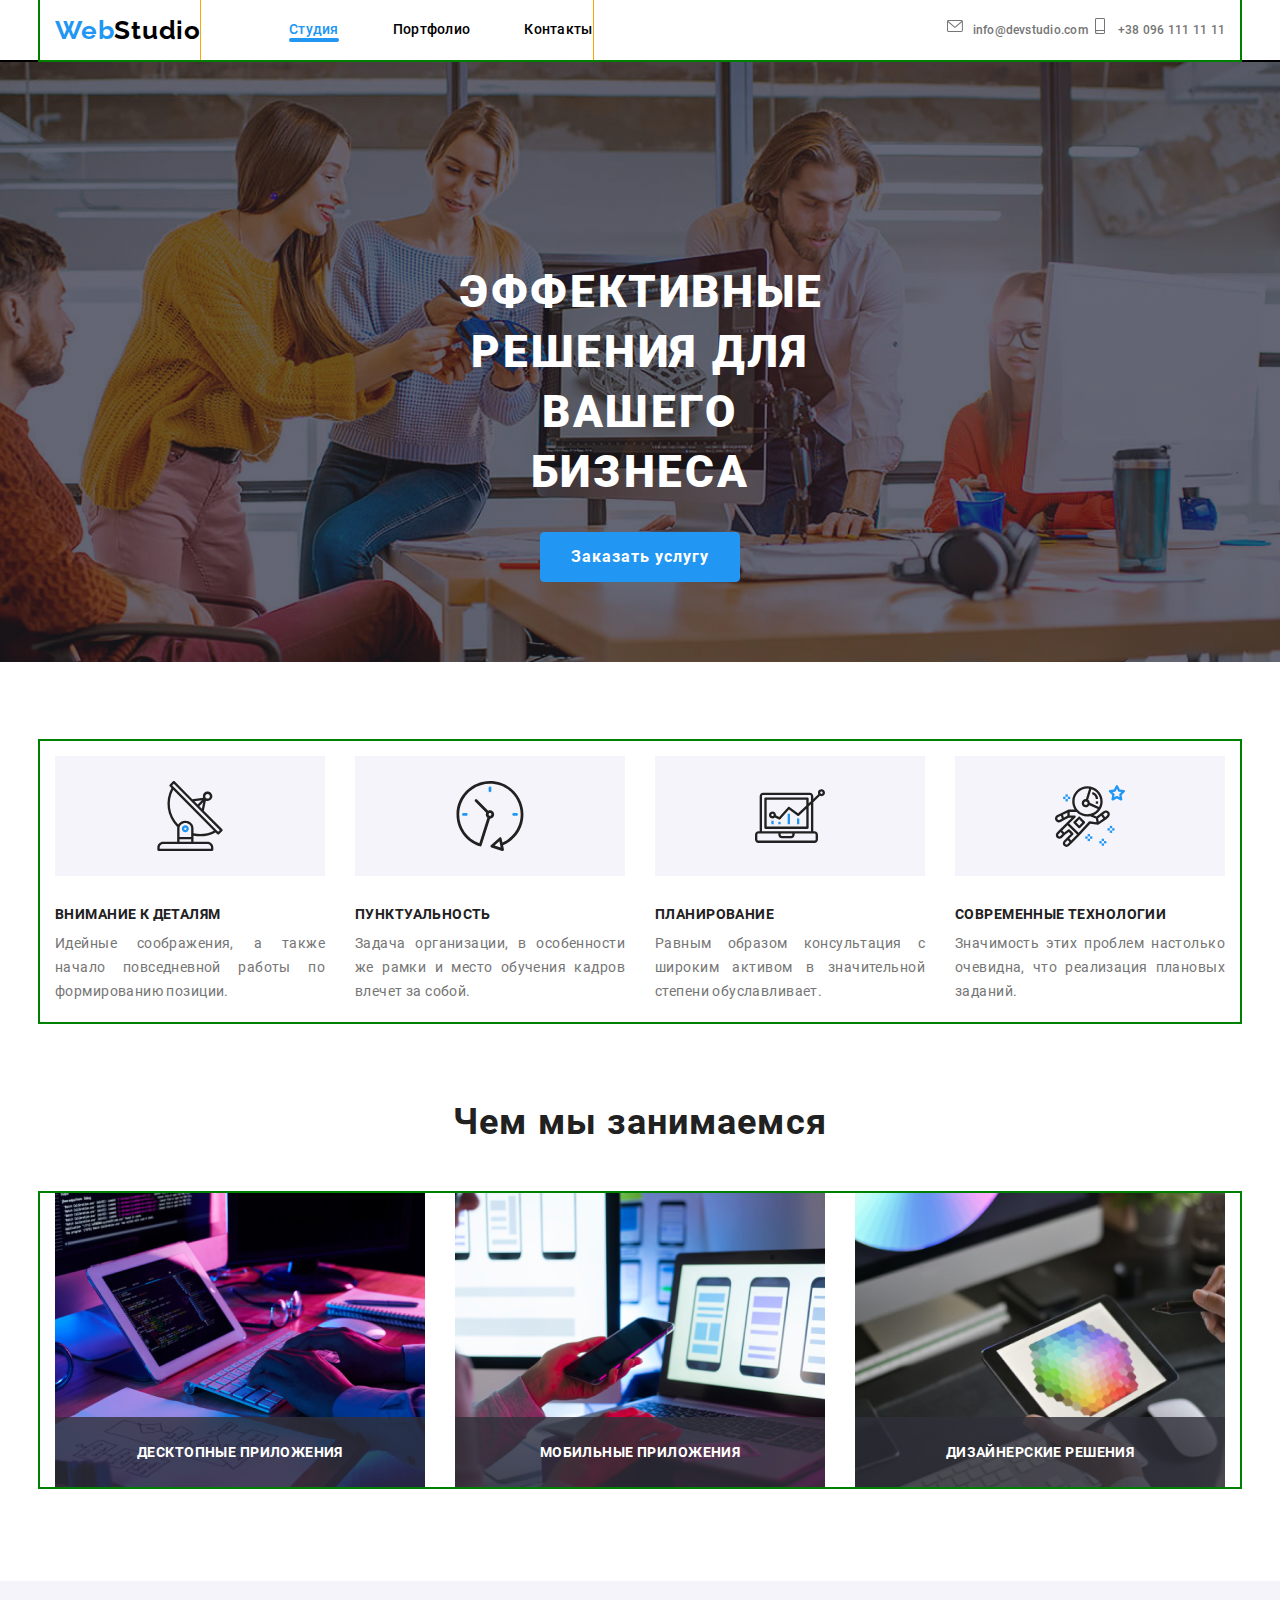
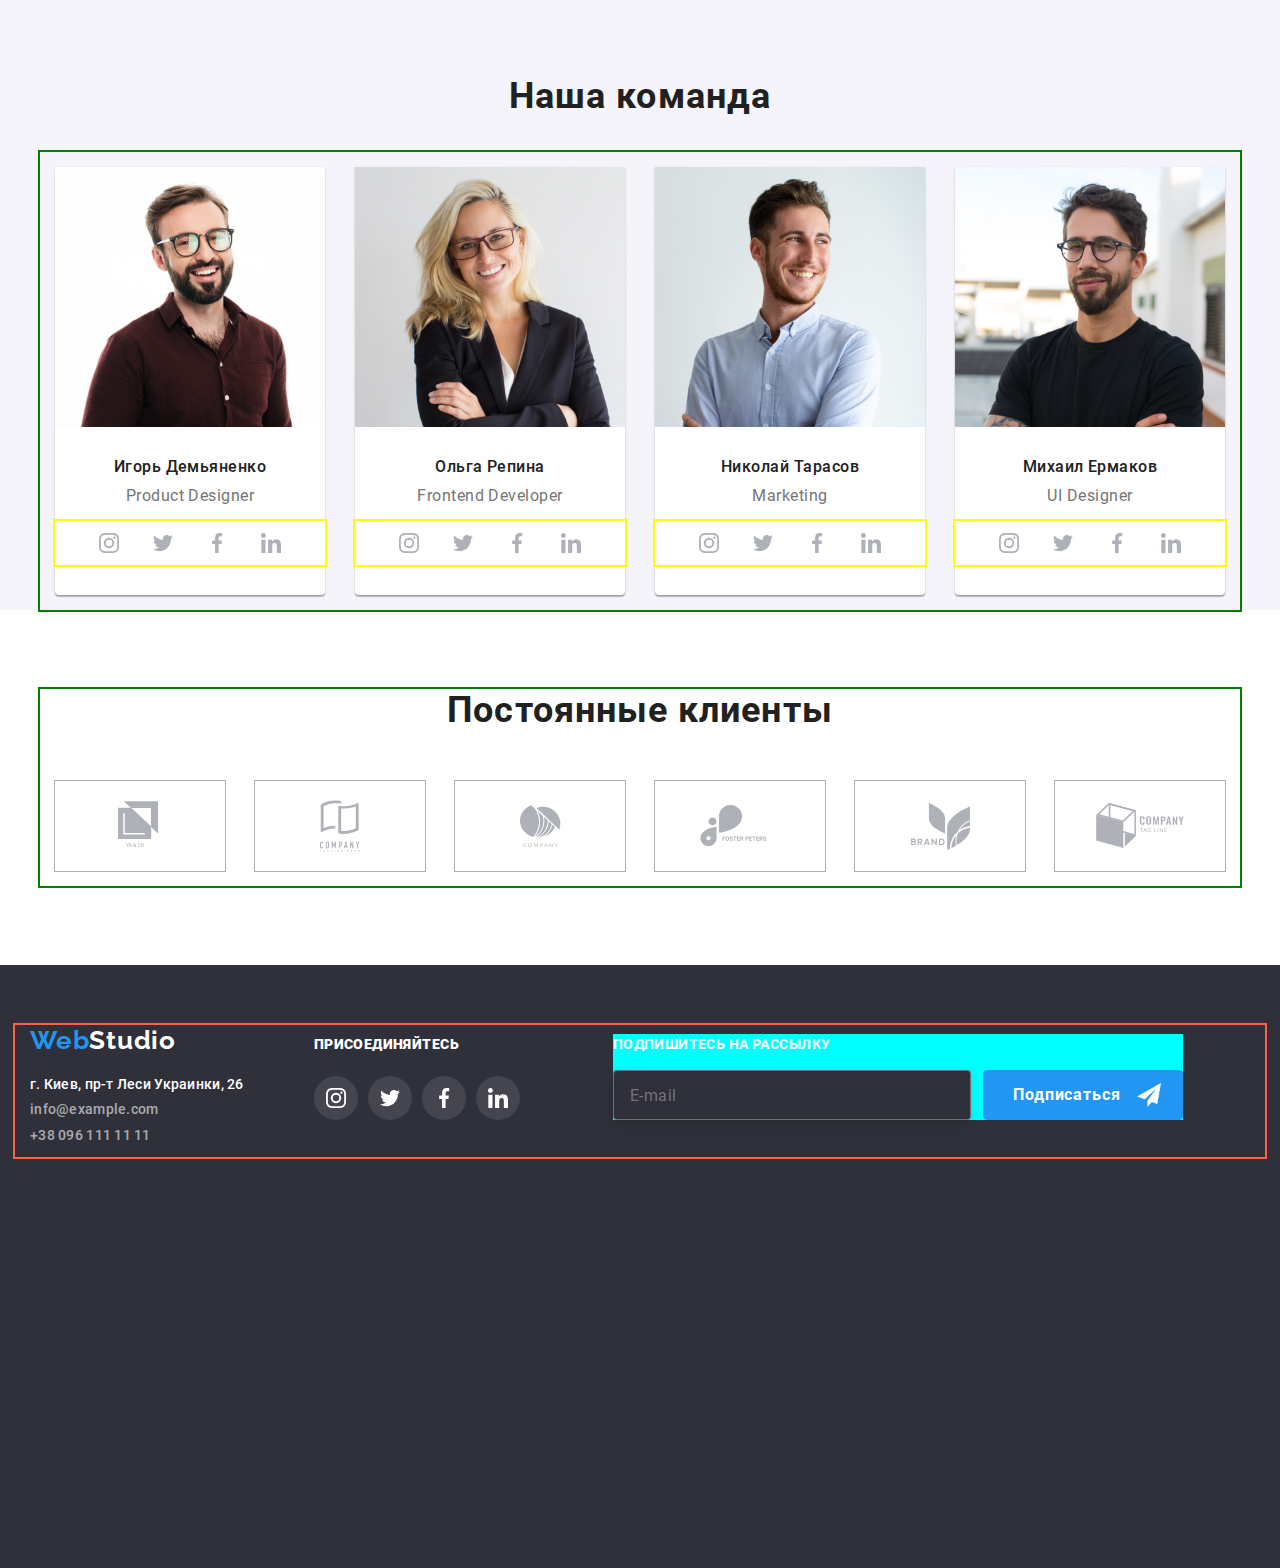
==== commit cf171b73: "img" ====
--- a/index.html
+++ b/index.html
@@ -193,7 +193,9 @@
                     <li class="team-li">
 
                         <a href="" class="a-link">
-                            <img src="img/1.Product_Designer.jpg" alt="" width="270">
+                            <img class="team-img"
+                                srcset="img/1.Product_Designer.jpg 1x, img/1.Product_Designer_2.jpg 2x"
+                                src="img/1.Product_Designer.jpg" alt="">
                             <p class="team-name">Игорь Демьяненко</p>
 
                             <p class="p-position">Product Designer</p>
@@ -241,7 +243,9 @@
                     </li>
                     <li class="team-li">
                         <a href="" class="a-link">
-                            <img src="img/2.Frontend_Developer.jpg" alt="" width="270">
+                            <img class="team-img"
+                                srcset="img/2.Frontend_Developer.jpg 1x, img/2.Frontend_Developer_2.jpg 2x"
+                                src="img/2.Frontend_Developer.jpg" alt="">
 
                             <p class="team-name">Ольга Репина</p>
 
@@ -288,7 +292,8 @@
                     </li>
                     <li class="team-li">
                         <a href="" class="a-link">
-                            <img src="img/3.Marketing.jpg" alt="" width="270">
+                            <img class="team-img" srcset="img/3.Marketing.jpg 1x, img/3.Marketing_2.jpg 2x"
+                                src="img/3.Marketing.jpg" alt="">
 
                             <p class="team-name"> Николай Тарасов</p>
 
@@ -335,7 +340,8 @@
                     </li>
                     <li class="team-li">
                         <a href="" class="a-link">
-                            <img src="img/4.UI_Designer.jpg" alt="" width="270">
+                            <img class="team-img" srcset="img/4.UI_Designer.jpg 1x, img/4.UI_Designer_2.jpg 2x"
+                                src="img/4.UI_Designer.jpg" alt="">
 
                             <p class="team-name">Михаил Ермаков</p>
 
--- a/css/main.min.css
+++ b/css/main.min.css
@@ -1,2 +1,2 @@
-/*! modern-normalize v1.0.0 | MIT License | https://github.com/sindresorhus/modern-normalize */*,*::before,*::after{-webkit-box-sizing:border-box;box-sizing:border-box}:root{-moz-tab-size:4;-o-tab-size:4;tab-size:4}html{line-height:1.15;-webkit-text-size-adjust:100%}body{margin:0}body{font-family:system-ui,-apple-system,"Segoe UI",Roboto,Helvetica,Arial,sans-serif,"Apple Color Emoji","Segoe UI Emoji"}hr{height:0;color:inherit}abbr[title]{-webkit-text-decoration:underline dotted;text-decoration:underline dotted}b,strong{font-weight:bolder}code,kbd,samp,pre{font-family:ui-monospace, SFMono-Regular, Consolas, 'Liberation Mono', Menlo, monospace;font-size:1em}small{font-size:80%}sub,sup{font-size:75%;line-height:0;position:relative;vertical-align:baseline}sub{bottom:-0.25em}sup{top:-0.5em}table{text-indent:0;border-color:inherit}button,input,optgroup,select,textarea{font-family:inherit;font-size:100%;line-height:1.15;margin:0}button,select{text-transform:none}button,[type='button'],[type='reset'],[type='submit']{-webkit-appearance:button}::-moz-focus-inner{border-style:none;padding:0}:-moz-focusring{outline:1px dotted ButtonText}:-moz-ui-invalid{box-shadow:none}legend{padding:0}progress{vertical-align:baseline}::-webkit-inner-spin-button,::-webkit-outer-spin-button{height:auto}[type='search']{-webkit-appearance:textfield;outline-offset:-2px}::-webkit-search-decoration{-webkit-appearance:none}::-webkit-file-upload-button{-webkit-appearance:button;font:inherit}summary{display:list-item}@font-face{font-family:'Roboto';font-style:normal;font-weight:400;src:url("../fonts/roboto/roboto-v20-latin_cyrillic-regular.eot");src:local("Roboto"),local("Roboto-Regular"),url("../fonts/roboto/roboto-v20-latin_cyrillic-regular.eot?#iefix") format("embedded-opentype"),url("../fonts/roboto/roboto-v20-latin_cyrillic-regular.woff2") format("woff2"),url("../fonts/roboto/roboto-v20-latin_cyrillic-regular.woff") format("woff"),url("../fonts/roboto/roboto-v20-latin_cyrillic-regular.ttf") format("truetype"),url("../fonts/roboto/roboto-v20-latin_cyrillic-regular.svg#Roboto") format("svg")}@font-face{font-family:'Roboto';font-style:normal;font-weight:500;src:url("../fonts/roboto/roboto-v20-latin_cyrillic-500.eot");src:local("Roboto Medium"),local("Roboto-Medium"),url("../fonts/roboto/roboto-v20-latin_cyrillic-500.eot?#iefix") format("embedded-opentype"),url("../fonts/roboto/roboto-v20-latin_cyrillic-500.woff2") format("woff2"),url("../fonts/roboto/roboto-v20-latin_cyrillic-500.woff") format("woff"),url("../fonts/roboto/roboto-v20-latin_cyrillic-500.ttf") format("truetype"),url("../fonts/roboto/roboto-v20-latin_cyrillic-500.svg#Roboto") format("svg")}@font-face{font-family:'Roboto';font-style:normal;font-weight:700;src:url("../fonts/roboto/roboto-v20-latin_cyrillic-700.eot");src:local("Roboto Bold"),local("Roboto-Bold"),url("../fonts/roboto/roboto-v20-latin_cyrillic-700.eot?#iefix") format("embedded-opentype"),url("../fonts/roboto/roboto-v20-latin_cyrillic-700.woff2") format("woff2"),url("../fonts/roboto/roboto-v20-latin_cyrillic-700.woff") format("woff"),url("../fonts/roboto/roboto-v20-latin_cyrillic-700.ttf") format("truetype"),url("../fonts/roboto/roboto-v20-latin_cyrillic-700.svg#Roboto") format("svg")}@font-face{font-family:'Roboto';font-style:normal;font-weight:900;src:url("../fonts/roboto/roboto-v20-latin_cyrillic-900.eot");src:local("Roboto Black"),local("Roboto-Black"),url("../fonts/roboto/roboto-v20-latin_cyrillic-900.eot?#iefix") format("embedded-opentype"),url("../fonts/roboto/roboto-v20-latin_cyrillic-900.woff2") format("woff2"),url("../fonts/roboto/roboto-v20-latin_cyrillic-900.woff") format("woff"),url("../fonts/roboto/roboto-v20-latin_cyrillic-900.ttf") format("truetype"),url("../fonts/roboto/roboto-v20-latin_cyrillic-900.svg#Roboto") format("svg")}@font-face{font-family:'Raleway';font-style:normal;font-weight:400;src:url("../fonts/raleway/raleway-v18-latin_cyrillic-regular.eot");src:local(""),url("../fonts/raleway/raleway-v18-latin_cyrillic-regular.eot?#iefix") format("embedded-opentype"),url("../fonts/raleway/raleway-v18-latin_cyrillic-regular.woff2") format("woff2"),url("../fonts/raleway/raleway-v18-latin_cyrillic-regular.woff") format("woff"),url("../fonts/raleway/raleway-v18-latin_cyrillic-regular.ttf") format("truetype"),url("../fonts/raleway/raleway-v18-latin_cyrillic-regular.svg#Raleway") format("svg")}@font-face{font-family:'Raleway';font-style:normal;font-weight:700;src:url("../fonts/raleway/raleway-v18-latin_cyrillic-700.eot");src:local(""),url("../fonts/raleway/raleway-v18-latin_cyrillic-700.eot?#iefix") format("embedded-opentype"),url("../fonts/raleway/raleway-v18-latin_cyrillic-700.woff2") format("woff2"),url("../fonts/raleway/raleway-v18-latin_cyrillic-700.woff") format("woff"),url("../fonts/raleway/raleway-v18-latin_cyrillic-700.ttf") format("truetype"),url("../fonts/raleway/raleway-v18-latin_cyrillic-700.svg#Raleway") format("svg")}html{-webkit-box-sizing:border-box;box-sizing:border-box}*,*::before,*::after{-webkit-box-sizing:inherit;box-sizing:inherit}body{margin:0;font-family:"Roboto",sans-serif;font-style:normal}img{display:block;max-width:100%;height:auto}.a-link{display:block;text-decoration:none}.feautures-item,.revews-set{padding:0;margin:0;list-style:none}.container{padding-left:15px;padding-right:15px;margin-left:auto;margin-right:auto;list-style:none}@media (min-width: 480px){.container{width:480px;outline:2px solid sienna}}@media (min-width: 768px){.container{width:768px;outline:2px solid blue}}@media (min-width: 1200px){.container{width:1200px;outline:2px solid green}}.center-container{display:-webkit-box;display:-ms-flexbox;display:flex;list-style:none;-webkit-box-pack:justify;-ms-flex-pack:justify;justify-content:space-between}.section{padding-top:94px}section.title{margin-top:0;margin-bottom:24px}.page-header{border-bottom:2px solid black;position:relative}.page-header .nav{display:-webkit-box;display:-ms-flexbox;display:flex;-webkit-box-align:center;-ms-flex-align:center;align-items:center;-webkit-box-pack:justify;-ms-flex-pack:justify;justify-content:space-between;min-height:60px}.button-menu{display:-webkit-inline-box;display:-ms-inline-flexbox;display:inline-flex;margin:0;padding:0;border:none;height:60px;-webkit-box-align:center;-ms-flex-align:center;align-items:center;-webkit-box-pack:justify;-ms-flex-pack:justify;justify-content:space-between;background-color:transparent}@media (min-width: 768px){.button-menu{display:none}}.button-menu .icon-close{display:none}.button-menu.is-open .icon-close{display:block}.button-menu.is-open .icon-menu{display:none}.button-menu:hover .icon-close{fill:#2196F3}.button-menu:hover .icon-menu{fill:#2196F3}.menu-container{padding:0px;background-color:#fff;text-align:center;font-size:18px}.menu-container.is-open{display:block}@media (min-width: 768px){.menu-container.is-open{display:-webkit-inline-box;display:-ms-inline-flexbox;display:inline-flex;-webkit-box-pack:justify;-ms-flex-pack:justify;justify-content:space-between}}@media (max-width: 767px){.menu-container{display:none;height:393px;position:absolute;top:100%;left:0;width:100%}}@media (min-width: 768px){.menu-container{display:-webkit-inline-box;display:-ms-inline-flexbox;display:inline-flex;-webkit-box-pack:justify;-ms-flex-pack:justify;justify-content:space-between;-webkit-box-flex:2;-ms-flex-positive:2;flex-grow:2}}.navigation{outline:1px solid orange}.contacts{outline:1px solid ci;color:#757575}.webstudio{display:-webkit-inline-box;display:-ms-inline-flexbox;display:inline-flex;font-family:Raleway;font-weight:700;font-style:normal;font-size:26px;line-height:1.192;letter-spacing:0.03em;text-decoration:none;-webkit-box-align:center;-ms-flex-align:center;align-items:center}.webstudio-header{color:#000}@media (min-width: 768px){.site-nav .item{display:-webkit-inline-box;display:-ms-inline-flexbox;display:inline-flex;-webkit-box-align:baseline;-ms-flex-align:baseline;align-items:baseline;margin-left:88px;font-size:14px}.site-nav .item:not(:last-child){margin-right:50px}}@media (max-width: 767px){.site-nav .item:first-child{padding-top:60px}.site-nav .item{display:-webkit-box;display:-ms-flexbox;display:flex;-webkit-box-pack:center;-ms-flex-pack:center;justify-content:center;padding-bottom:40px}}.auth-nav{margin-left:auto}@media (min-width: 768px){.auth-nav .item{display:block;text-align:left;font-size:12px}}@media (min-width: 1200px){.auth-nav .item{display:-webkit-inline-box;display:-ms-inline-flexbox;display:inline-flex;-webkit-box-align:baseline;-ms-flex-align:baseline;align-items:baseline}}@media (max-width: 767px){.auth-nav .item:first-child{padding-top:20px;font-size:18px}.auth-nav .item{display:-webkit-box;display:-ms-flexbox;display:flex;-webkit-box-pack:center;-ms-flex-pack:center;justify-content:center;padding-bottom:16px}}.auth-nav .link{font-style:normal;font-weight:500;line-height:1.17166;letter-spacing:0.02em;color:inherit;text-decoration:none}.link{display:block;padding-top:0px;font-weight:500;font-style:normal;line-height:1.17166;letter-spacing:0.02em;text-decoration:none;color:inherit}.link:hover,.link:focus{color:#2196F3}.link.current{color:#2196F3}.link.current::after{content:"";display:block;height:4px;background:#2196F3;border-radius:2px;margin-left:auto;margin-right:auto}.accent{color:#2196F3}.auth-icon-svg{width:16px;height:16px;fill:currentColor;margin-right:10px}.item .link{display:block;-webkit-box-align:center;-ms-flex-align:center;align-items:center;-webkit-box-pack:center;-ms-flex-pack:center;justify-content:center}.site-nav .item+.item{margin-left:0px}.footer-main{padding-left:15px;padding-right:15px;margin-left:auto;margin-right:auto;margin-top:94px;padding-top:60px;padding-bottom:0;height:252px;background-color:#2F303A}.container-footer{margin-left:auto;margin-right:auto;outline:2px solid tomato;width:1200px;padding:0 15px}@media (min-width: 768px){.container-footer{display:-webkit-box;display:-ms-flexbox;display:flex;text-align:center}}@media (min-width: 1200px){.container-footer{display:-webkit-box;display:-ms-flexbox;display:flex}}.footer-link{font-style:normal;color:rgba(255,255,255,0.6);font-weight:400;font-size:14px;line-height:1.71;letter-spacing:0.03em;list-style:none;padding-left:0;margin-top:20px}.link.footer-adress{color:#fff}.footer-margin{margin-bottom:9px}.webstudio-footer{color:#fff}.join{color:#fff;width:206px;height:86px;font-style:normal;font-weight:bold;font-size:14px;line-height:1.43;letter-spacing:0.03em;text-decoration:none}@media (min-width: 1200px){.join{margin-left:70px}}.container-join{display:-webkit-box;display:-ms-flexbox;display:flex;list-style:none;padding:0;margin-top:22px;margin-bottom:0;margin-left:auto;margin-right:auto;-webkit-box-pack:justify;-ms-flex-pack:justify;justify-content:space-between}.subscribe{color:#fff;padding:0;text-transform:uppercase;font-style:normal;font-weight:bold;font-size:14px;line-height:1.43;letter-spacing:0.03em;text-decoration:none}@media (min-width: 1200px){.subscribe{position:relative;width:570px;height:86px}}.btn-subscribe{font-family:inherit;color:#fff;border-radius:4px;border-color:#2196F3;background-color:#2196F3;font-style:normal;font-weight:700;font-size:16px;line-height:1.87;letter-spacing:0.06em;width:200px;height:50px;border:1px solid #2196F3;margin-top:0;margin-left:0;-webkit-box-align:center;-ms-flex-align:center;align-items:center;padding-left:29px;padding-right:28px;background-image:url(../img/send.svg);background-size:24px 24px;background-position:88%;background-repeat:no-repeat}@media (min-width: 1200px){.btn-subscribe{display:-webkit-box;display:-ms-flexbox;display:flex;position:absolute;top:36px;left:370px}}.in-subscribe{font-style:normal;font-weight:normal;font-size:16px;line-height:1.25;-webkit-box-align:center;-ms-flex-align:center;align-items:center;letter-spacing:0.03em;color:rgba(255,255,255,0.6);background-color:#2F303A;width:358px;height:50px;border:1px solid rgba(255,255,255,0.3);-webkit-box-sizing:border-box;box-sizing:border-box;-webkit-filter:drop-shadow(0px 4px 4px rgba(0,0,0,0.15));filter:drop-shadow(0px 4px 4px rgba(0,0,0,0.15));border-radius:4px;display:-webkit-box;display:-ms-flexbox;display:flex}@media (min-width: 1200px){.in-subscribe{position:absolute;top:36px;left:0;padding-left:16px}}.effect-solving{text-align:center;min-height:600px;margin-left:auto;margin-right:auto;background-image:-webkit-gradient(linear, left top, right top, from(rgba(47,48,58,0.4)), to(rgba(47,48,58,0.4))),url("../img/back_ground.jpg");background-image:linear-gradient(to right, rgba(47,48,58,0.4), rgba(47,48,58,0.4)),url("../img/back_ground.jpg");background-color:#2F303A;background-size:cover;background-position:center;padding-top:200px}.title-h1{font-weight:900;font-size:44px;line-height:1.364;letter-spacing:0.06em;text-transform:uppercase;color:#fff;margin:0 auto;margin-top:0}@media (min-width: 1200px){.title-h1{width:696px}}@media (min-width: 768px){.title-h1{width:360px}}.btn{font-family:inherit;color:#fff;border-radius:4px;border-color:#2196F3;background-color:#2196F3;font-style:normal;font-weight:700;font-size:16px;line-height:1.87;letter-spacing:0.06em;margin-top:30px;width:200px;height:50px;border:1px solid #2196F3}.backdrop{position:fixed;top:0;left:0;width:100%;height:100%;background-color:rgba(0,0,0,0.5);opacity:1;visibility:visible;-webkit-transition:opacity 250ms cubic-bezier(0.4, 0, 0.2, 1),visibility 250ms cubic-bezier(0.4, 0, 0.2, 1);transition:opacity 250ms cubic-bezier(0.4, 0, 0.2, 1),visibility 250ms cubic-bezier(0.4, 0, 0.2, 1)}.backdrop.is-hidden{visibility:hidden;opacity:0;pointer-events:none}.modal{position:relative;top:50%;left:50%;width:528px;height:581px;background-color:#fff;border-radius:4px;-webkit-transform:translate(-50%, -50%) scale(1);transform:translate(-50%, -50%) scale(1)}.btn-close{display:inline-block;position:absolute;top:8px;right:8px;width:30px;height:30px;background-image:url(../img/modal-form/close1.svg);border:none;background-color:#fff}.btn-close:hover,.btn-close:focus{background-image:url(../img/modal-form/close2.svg)}.modal-font{padding-top:40px;font-style:normal;font-weight:bold;font-size:20px;line-height:23px;text-align:center;letter-spacing:0.03em}.form-style-input{position:relative}.form-icon{position:absolute;top:50%;left:56px;-webkit-transform:translateY(-50%);transform:translateY(-50%);display:inline-block;width:18px;height:18px}.form-input{display:-webkit-box;display:-ms-flexbox;display:flex;-webkit-box-align:center;-ms-flex-align:center;align-items:center;margin-left:41px;margin-top:30px;width:448px;height:40px;border:1px solid rgba(33,33,33,0.2);-webkit-box-sizing:border-box;box-sizing:border-box;border-radius:4px;font-style:normal;font-weight:normal;font-size:14px;line-height:16px;letter-spacing:0.01em;padding:0;color:#000;padding-left:42px}.form-input:focus,.form-input:hover{outline:none;border-color:#2196F3}.form-input:focus ~ .form-icon,.form-input:hover ~ .form-icon{fill:#2196F3}.form-label{position:absolute;-webkit-transform:translateY(-40px);transform:translateY(-40px);top:50%;left:41px;font-style:normal;font-weight:normal;font-size:12px;line-height:1.167;letter-spacing:0.01em;color:#757575}.checkbox{-webkid-appearance:none;-moz-appearance:none;-webkit-appearance:none;appearance:none;position:absolute;top:0}.checkbox-label{position:relative;display:inline-block;font-style:normal;font-weight:normal;font-size:14px;line-height:1.714;letter-spacing:0.03em;padding:0;top:20px;text-align:center;color:#757575}.checkbox-icon{display:inline-block;vertical-align:middle;margin-right:5px;background-repeat:no-repeat;width:16px;height:15px;padding:0px;background-image:url(../img/modal-form/check1.svg)}.checkbox:checked+.checkbox-icon{background-image:url(../img/modal-form/check2.svg)}.form-link{display:inline-block;padding:0px;margin:0px;margin-top:20px;font-style:normal;font-weight:normal;font-size:14px;line-height:1.714;letter-spacing:0.03em;color:#2196F3;padding:0px;margin:0px}.label-check{font-style:normal;font-weight:normal;font-size:14px;line-height:24px;line-height:1.714;letter-spacing:0.03em;color:#757575}.btn-send{font-family:inherit;color:#fff;border-radius:4px;border-color:#2196F3;background-color:#2196F3;font-style:normal;font-weight:700;font-size:16px;line-height:1.87;letter-spacing:0.06em;margin-top:50px;width:200px;height:50px;border:1px solid #2196F3}.btn-send:hover,.btn-send:focus{-webkit-box-shadow:0px 4px 4px rgba(0,0,0,0.15);box-shadow:0px 4px 4px rgba(0,0,0,0.15)}.textarea-form{height:120px;width:448px;resize:none;display:-webkit-box;display:-ms-flexbox;display:flex;margin-left:41px;margin-top:30px;border:1px solid rgba(33,33,33,0.2);-webkit-box-sizing:border-box;box-sizing:border-box;border-radius:4px;font-style:normal;font-weight:normal;font-size:14px;line-height:16px;letter-spacing:0.01em;color:#000;padding-left:16px;padding-top:12px}.team-icon-link{display:-webkit-box;display:-ms-flexbox;display:flex;-webkit-box-pack:center;-ms-flex-pack:center;justify-content:center;-webkit-box-align:center;-ms-flex-align:center;align-items:center;width:44px;height:44px;background-color:#fff;border-radius:50%}.team-icon-link:hover,.team-icon-link:focus{background-color:#2196F3}.team-icon-link:hover .team-icon-svg,.team-icon-link:focus .team-icon-svg{fill:#fff}.join-icon-link{display:-webkit-box;display:-ms-flexbox;display:flex;-webkit-box-pack:center;-ms-flex-pack:center;justify-content:center;-webkit-box-align:center;-ms-flex-align:center;align-items:center;width:44px;height:44px;background-color:rgba(255,255,255,0.1);border-radius:50%}.join-icon-link:hover,.join-icon-link:focus{background-color:#2196F3}.join-icon-link:hover .team-icon-svg,.join-icon-link:focus .team-icon-svg{fill:#fff}.team-icon-svg{width:20px;height:20px;fill:#AFB1B8}.join-icon-svg{width:20px;height:20px;fill:#fff}.p-advantages{font-style:normal;font-weight:normal;font-size:14px;line-height:1.71;letter-spacing:0.03em;color:#757575;height:75px;margin:0;margin-top:10px;text-align:justify}.title-h3{font-weight:bold;font-size:14px;line-height:16px;letter-spacing:0.03em;text-transform:uppercase;color:#212121;margin:0;padding:0}.icon1::before{background-image:url(../img/advantages-icon1.svg)}.icon2::before{background-image:url(../img/advantages-icon2.svg)}.icon3::before{background-image:url(../img/advantages-icon3.svg)}.icon4::before{background-image:url(../img/advantages-icon4.svg)}@media (min-width: 768px){.features-set{display:-webkit-box;display:-ms-flexbox;display:flex;-ms-flex-wrap:wrap;flex-wrap:wrap;margin:-5px}}@media (min-width: 1200px){.features-set{margin:-15px}}.icon-advantages{padding:0;margin-top:0;margin-bottom:0;color:#fff;font-size:32px}@media screen and (min-width: 768px){.icon-advantages{-ms-flex-preferred-size:calc((100% - 4 * 5px)/2);flex-basis:calc((100% - 4 * 5px)/2);margin:5px}}@media screen and (min-width: 1200px){.icon-advantages{-ms-flex-preferred-size:calc((100% - 8* 15px)/4);flex-basis:calc((100% - 8* 15px)/4);margin:15px}}@media screen and (max-width: 737px){.icon-advantages:not(:last-child){margin-bottom:30px}}.icon-advantages::before{content:"";display:block;margin-bottom:30px;height:120px;background-repeat:no-repeat;background-position:center;background-color:#F5F4FA}@media screen and (max-width: 1200px){.whatarewedoing{display:none}}.title-h2{font-weight:bold;font-size:36px;line-height:1.167;text-align:center;letter-spacing:0.03em;color:#212121;margin:0px 0px 50px 0px}.title-img{position:absolute;display:-webkit-box;display:-ms-flexbox;display:flex;width:370px;height:70px;background-color:rgba(47,48,58,0.8);margin:0px;padding:0px;bottom:0px;text-align:center;font-weight:bold;font-size:14px;line-height:1.143;letter-spacing:0.03em;text-transform:uppercase;color:#fff}.team-section{background-color:#F5F4FA;margin-top:94px;margin-bottom:0;padding-top:94px;text-align:center}@media (min-width: 768px){.team-set{display:-webkit-box;display:-ms-flexbox;display:flex;-ms-flex-wrap:wrap;flex-wrap:wrap;margin:-5px}}@media (min-width: 1200px){.team-set{margin:-15px}}.team-li{background-color:white;height:428px;-webkit-box-shadow:0px 1px 3px rgba(0,0,0,0.12),0px 1px 1px rgba(0,0,0,0.14),0px 2px 1px rgba(0,0,0,0.2);box-shadow:0px 1px 3px rgba(0,0,0,0.12),0px 1px 1px rgba(0,0,0,0.14),0px 2px 1px rgba(0,0,0,0.2);border-radius:0px 0px 4px 4px}@media (min-width: 480px){.team-li{height:622px}}@media (min-width: 768px){.team-li{height:536px;-ms-flex-preferred-size:calc((100% - 4 * 5px)/2);flex-basis:calc((100% - 4 * 5px)/2);margin:5px}}@media (min-width: 1200px){.team-li{height:428px;-ms-flex-preferred-size:calc((100% - 8* 15px)/4);flex-basis:calc((100% - 8* 15px)/4);margin:15px}}@media (max-width: 767px){.team-li:not(:last-child){margin-bottom:30px}}.team-name{font-weight:500;font-size:16px;line-height:1.188;letter-spacing:0.03em;color:#212121;padding-top:20px}.p-position{font-style:normal;font-weight:400;font-size:16px;line-height:1.188;letter-spacing:0.03em;color:#757575}.container-social-network{width:270px;-webkit-box-pack:justify;-ms-flex-pack:justify;justify-content:space-between;padding:0}@media (min-width: 480px){.container-social-network{width:450px;outline:2px solid tomato}}@media (min-width: 768px){.container-social-network{width:354px;outline:2px solid blue}}@media (min-width: 1200px){.container-social-network{width:270px;outline:2px solid yellow}}.center-network{display:-webkit-box;display:-ms-flexbox;display:flex;list-style:none;padding:0px 32px 0px 32px}.a-link:hover .hover::before{-webkit-transform:translateY(0);transform:translateY(0)}@media (min-width: 480px){.client-section{display:-webkit-box;display:-ms-flexbox;display:flex;-ms-flex-wrap:wrap;flex-wrap:wrap;margin:-5px}}@media (max-width: 767px){.client-section{display:-webkit-box;display:-ms-flexbox;display:flex;-ms-flex-wrap:wrap;flex-wrap:wrap;margin:-5px}}@media (min-width: 768px){.client-section{display:-webkit-box;display:-ms-flexbox;display:flex;-ms-flex-wrap:wrap;flex-wrap:wrap;margin:-15px}}@media (min-width: 1200px){.client-section{margin:-15px}}@media (min-width: 768px){.item-client{-ms-flex-preferred-size:calc((100% - 6 * 15px)/3);flex-basis:calc((100% - 6 * 15px)/3);margin:15px}}@media (min-width: 1200px){.item-client{-ms-flex-preferred-size:calc((100% - 12* 15px)/6);flex-basis:calc((100% - 12* 15px)/6);margin:15px}}@media (max-width: 767px){.item-client{-ms-flex-preferred-size:calc((100% - 4 * 10px)/2);flex-basis:calc((100% - 4 * 10px)/2);margin:10px}.item-client:not(:last-child){margin-bottom:30px}}.client-icon-link{display:-webkit-box;display:-ms-flexbox;display:flex;-webkit-box-pack:center;-ms-flex-pack:center;justify-content:center;-webkit-box-align:center;-ms-flex-align:center;align-items:center;outline:1px solid #AFB1B8;margin-bottom:0px;margin-top:0px}@media (min-width: 480px){.client-icon-link{width:210px;height:90px}}@media (min-width: 768px){.client-icon-link{width:226px;height:90px}}@media (min-width: 1200px){.client-icon-link{width:170px;height:90px}}.client-icon-link:hover,.client-icon-link:focus{outline:1px solid #2196F3}.client-icon-svg{fill:#AFB1B8}.client-icon-link:hover .client-icon-svg,.client-icon-link:focus .client-icon-svg{fill:#2196F3}.portfolio-header{border:none;background-color:#ECECEC;color:#ECECEC;height:1px;margin:0px}.portfolio-type{font-weight:400;font-size:16px;line-height:1.87;letter-spacing:0.03em;color:#757575;margin-top:0}.portfolio-name{font-weight:bold;font-size:18px;line-height:2;letter-spacing:0.06em;color:#212121;margin-bottom:4px}.btn-portfolio{font-family:inherit;color:#000;background-color:#F5F4FA;border-color:#F5F4FA;font-style:normal;font-weight:500;font-size:16px;line-height:1.625;letter-spacing:0.03em;text-decoration:none;border:1px solid #F5F4FA;border-radius:4px;padding:6px 22px}.btn-portfolio:hover,.btn-portfolio:active{border-color:#2196F3;background-color:#2196F3;color:#fff}.btn-accent{font-family:inherit;color:#fff;background-color:#2196F3;border-color:#2196F3;font-style:normal;font-weight:500;font-size:16px;line-height:1.625;letter-spacing:0.03em;border:1px solid #2196F3;border-radius:4px;padding:6px 22px;text-decoration:none}.btn-container{padding-top:100px;padding-left:280px}.btn-container .item+.item{margin-left:8px}.container-flex{margin-left:auto;margin-right:auto;width:1200px;padding:0 15px}.container-grid{display:-webkit-box;display:-ms-flexbox;display:flex;-ms-flex-wrap:wrap;flex-wrap:wrap;list-style:none;padding:0;-webkit-box-pack:justify;-ms-flex-pack:justify;justify-content:space-between;margin-top:50px;margin-bottom:94px}.flex-element{display:inline-block;width:370px;height:404px;margin-bottom:30px;border:1px solid #EEEEEE}.flex-element:hover{-webkit-box-shadow:0px 2px 4px 0px #757575;box-shadow:0px 2px 4px 0px #757575}.flex-element:nth-child(3n){margin-left:0px}.flex-element:nth-last-child(-n+3){margin-bottom:0px}.flex-text{margin-left:24px;text-decoration:none}.animation{width:370px;height:294px;position:relative;overflow:hidden}.hover::before{display:inline-block;position:absolute;content:"";width:370px;height:294px;background:rgba(33,150,243,0.9);-webkit-transform:translateY(100%);transform:translateY(100%);-webkit-transition:-webkit-transform 250ms cubic-bezier(0.4, 0, 0.2, 1);transition:-webkit-transform 250ms cubic-bezier(0.4, 0, 0.2, 1);transition:transform 250ms cubic-bezier(0.4, 0, 0.2, 1);transition:transform 250ms cubic-bezier(0.4, 0, 0.2, 1), -webkit-transform 250ms cubic-bezier(0.4, 0, 0.2, 1)}.animation-overlay{display:block;position:absolute;top:0;left:0;width:370px;height:294px;color:#fff;font-size:18px;line-height:1.556;letter-spacing:0.03em;padding:15px;-webkit-transform:translateY(100%);transform:translateY(100%);-webkit-transition:-webkit-transform 250ms cubic-bezier(0.4, 0, 0.2, 1);transition:-webkit-transform 250ms cubic-bezier(0.4, 0, 0.2, 1);transition:transform 250ms cubic-bezier(0.4, 0, 0.2, 1);transition:transform 250ms cubic-bezier(0.4, 0, 0.2, 1), -webkit-transform 250ms cubic-bezier(0.4, 0, 0.2, 1)}.a-link:hover .animation-overlay{-webkit-transform:translateY(0);transform:translateY(0)}.site-nav,.auth-nav,.features-set,.team-set,.client-section,.reviews-set{list-style:none;padding:0}@media screen and (max-width: 737px){.reviews{display:none}}.reviews-set{display:-webkit-box;display:-ms-flexbox;display:flex}.reviews-item{text-align:center;padding:40px;color:#fff;font-size:48px;width:33.33333%}@media screen and (min-width: 1200px){.reviews-item{font-size:64px}}.reviews-item:nth-child(1){background-color:#795548}.reviews-item:nth-child(2){background-color:#60708B}.reviews-item:nth-child(3){background-color:#7B1FA2}
+/*! modern-normalize v1.0.0 | MIT License | https://github.com/sindresorhus/modern-normalize */*,*::before,*::after{-webkit-box-sizing:border-box;box-sizing:border-box}:root{-moz-tab-size:4;-o-tab-size:4;tab-size:4}html{line-height:1.15;-webkit-text-size-adjust:100%}body{margin:0}body{font-family:system-ui,-apple-system,"Segoe UI",Roboto,Helvetica,Arial,sans-serif,"Apple Color Emoji","Segoe UI Emoji"}hr{height:0;color:inherit}abbr[title]{-webkit-text-decoration:underline dotted;text-decoration:underline dotted}b,strong{font-weight:bolder}code,kbd,samp,pre{font-family:ui-monospace, SFMono-Regular, Consolas, 'Liberation Mono', Menlo, monospace;font-size:1em}small{font-size:80%}sub,sup{font-size:75%;line-height:0;position:relative;vertical-align:baseline}sub{bottom:-0.25em}sup{top:-0.5em}table{text-indent:0;border-color:inherit}button,input,optgroup,select,textarea{font-family:inherit;font-size:100%;line-height:1.15;margin:0}button,select{text-transform:none}button,[type='button'],[type='reset'],[type='submit']{-webkit-appearance:button}::-moz-focus-inner{border-style:none;padding:0}:-moz-focusring{outline:1px dotted ButtonText}:-moz-ui-invalid{box-shadow:none}legend{padding:0}progress{vertical-align:baseline}::-webkit-inner-spin-button,::-webkit-outer-spin-button{height:auto}[type='search']{-webkit-appearance:textfield;outline-offset:-2px}::-webkit-search-decoration{-webkit-appearance:none}::-webkit-file-upload-button{-webkit-appearance:button;font:inherit}summary{display:list-item}@font-face{font-family:'Roboto';font-style:normal;font-weight:400;src:url("../fonts/roboto/roboto-v20-latin_cyrillic-regular.eot");src:local("Roboto"),local("Roboto-Regular"),url("../fonts/roboto/roboto-v20-latin_cyrillic-regular.eot?#iefix") format("embedded-opentype"),url("../fonts/roboto/roboto-v20-latin_cyrillic-regular.woff2") format("woff2"),url("../fonts/roboto/roboto-v20-latin_cyrillic-regular.woff") format("woff"),url("../fonts/roboto/roboto-v20-latin_cyrillic-regular.ttf") format("truetype"),url("../fonts/roboto/roboto-v20-latin_cyrillic-regular.svg#Roboto") format("svg")}@font-face{font-family:'Roboto';font-style:normal;font-weight:500;src:url("../fonts/roboto/roboto-v20-latin_cyrillic-500.eot");src:local("Roboto Medium"),local("Roboto-Medium"),url("../fonts/roboto/roboto-v20-latin_cyrillic-500.eot?#iefix") format("embedded-opentype"),url("../fonts/roboto/roboto-v20-latin_cyrillic-500.woff2") format("woff2"),url("../fonts/roboto/roboto-v20-latin_cyrillic-500.woff") format("woff"),url("../fonts/roboto/roboto-v20-latin_cyrillic-500.ttf") format("truetype"),url("../fonts/roboto/roboto-v20-latin_cyrillic-500.svg#Roboto") format("svg")}@font-face{font-family:'Roboto';font-style:normal;font-weight:700;src:url("../fonts/roboto/roboto-v20-latin_cyrillic-700.eot");src:local("Roboto Bold"),local("Roboto-Bold"),url("../fonts/roboto/roboto-v20-latin_cyrillic-700.eot?#iefix") format("embedded-opentype"),url("../fonts/roboto/roboto-v20-latin_cyrillic-700.woff2") format("woff2"),url("../fonts/roboto/roboto-v20-latin_cyrillic-700.woff") format("woff"),url("../fonts/roboto/roboto-v20-latin_cyrillic-700.ttf") format("truetype"),url("../fonts/roboto/roboto-v20-latin_cyrillic-700.svg#Roboto") format("svg")}@font-face{font-family:'Roboto';font-style:normal;font-weight:900;src:url("../fonts/roboto/roboto-v20-latin_cyrillic-900.eot");src:local("Roboto Black"),local("Roboto-Black"),url("../fonts/roboto/roboto-v20-latin_cyrillic-900.eot?#iefix") format("embedded-opentype"),url("../fonts/roboto/roboto-v20-latin_cyrillic-900.woff2") format("woff2"),url("../fonts/roboto/roboto-v20-latin_cyrillic-900.woff") format("woff"),url("../fonts/roboto/roboto-v20-latin_cyrillic-900.ttf") format("truetype"),url("../fonts/roboto/roboto-v20-latin_cyrillic-900.svg#Roboto") format("svg")}@font-face{font-family:'Raleway';font-style:normal;font-weight:400;src:url("../fonts/raleway/raleway-v18-latin_cyrillic-regular.eot");src:local(""),url("../fonts/raleway/raleway-v18-latin_cyrillic-regular.eot?#iefix") format("embedded-opentype"),url("../fonts/raleway/raleway-v18-latin_cyrillic-regular.woff2") format("woff2"),url("../fonts/raleway/raleway-v18-latin_cyrillic-regular.woff") format("woff"),url("../fonts/raleway/raleway-v18-latin_cyrillic-regular.ttf") format("truetype"),url("../fonts/raleway/raleway-v18-latin_cyrillic-regular.svg#Raleway") format("svg")}@font-face{font-family:'Raleway';font-style:normal;font-weight:700;src:url("../fonts/raleway/raleway-v18-latin_cyrillic-700.eot");src:local(""),url("../fonts/raleway/raleway-v18-latin_cyrillic-700.eot?#iefix") format("embedded-opentype"),url("../fonts/raleway/raleway-v18-latin_cyrillic-700.woff2") format("woff2"),url("../fonts/raleway/raleway-v18-latin_cyrillic-700.woff") format("woff"),url("../fonts/raleway/raleway-v18-latin_cyrillic-700.ttf") format("truetype"),url("../fonts/raleway/raleway-v18-latin_cyrillic-700.svg#Raleway") format("svg")}html{-webkit-box-sizing:border-box;box-sizing:border-box}*,*::before,*::after{-webkit-box-sizing:inherit;box-sizing:inherit}body{margin:0;font-family:"Roboto",sans-serif;font-style:normal}img{display:block;max-width:100%;height:auto}.a-link{display:block;text-decoration:none}.feautures-item,.revews-set{padding:0;margin:0;list-style:none}.container{padding-left:15px;padding-right:15px;margin-left:auto;margin-right:auto;list-style:none}@media (min-width: 480px){.container{width:480px;outline:2px solid sienna}}@media (min-width: 768px){.container{width:768px;outline:2px solid blue}}@media (min-width: 1200px){.container{width:1200px;outline:2px solid green}}.center-container{display:-webkit-box;display:-ms-flexbox;display:flex;list-style:none;-webkit-box-pack:justify;-ms-flex-pack:justify;justify-content:space-between}.section{padding-top:94px}section.title{margin-top:0;margin-bottom:24px}.page-header{border-bottom:2px solid black;position:relative}.page-header .nav{display:-webkit-box;display:-ms-flexbox;display:flex;-webkit-box-align:center;-ms-flex-align:center;align-items:center;-webkit-box-pack:justify;-ms-flex-pack:justify;justify-content:space-between;min-height:60px}.button-menu{display:-webkit-inline-box;display:-ms-inline-flexbox;display:inline-flex;margin:0;padding:0;border:none;height:60px;-webkit-box-align:center;-ms-flex-align:center;align-items:center;-webkit-box-pack:justify;-ms-flex-pack:justify;justify-content:space-between;background-color:transparent}@media (min-width: 768px){.button-menu{display:none}}.button-menu .icon-close{display:none}.button-menu.is-open .icon-close{display:block}.button-menu.is-open .icon-menu{display:none}.button-menu:hover .icon-close{fill:#2196F3}.button-menu:hover .icon-menu{fill:#2196F3}.menu-container{padding:0px;background-color:#fff;text-align:center;font-size:18px}.menu-container.is-open{display:block}@media (min-width: 768px){.menu-container.is-open{display:-webkit-inline-box;display:-ms-inline-flexbox;display:inline-flex;-webkit-box-pack:justify;-ms-flex-pack:justify;justify-content:space-between}}@media (max-width: 767px){.menu-container{display:none;height:393px;position:absolute;top:100%;left:0;width:100%}}@media (min-width: 768px){.menu-container{display:-webkit-inline-box;display:-ms-inline-flexbox;display:inline-flex;-webkit-box-pack:justify;-ms-flex-pack:justify;justify-content:space-between;-webkit-box-flex:2;-ms-flex-positive:2;flex-grow:2}}.navigation{outline:1px solid orange}.contacts{outline:1px solid ci;color:#757575}.webstudio{display:-webkit-inline-box;display:-ms-inline-flexbox;display:inline-flex;font-family:Raleway;font-weight:700;font-style:normal;font-size:26px;line-height:1.192;letter-spacing:0.03em;text-decoration:none;-webkit-box-align:center;-ms-flex-align:center;align-items:center}.webstudio-header{color:#000}@media (min-width: 768px){.site-nav .item{display:-webkit-inline-box;display:-ms-inline-flexbox;display:inline-flex;-webkit-box-align:baseline;-ms-flex-align:baseline;align-items:baseline;margin-left:88px;font-size:14px}.site-nav .item:not(:last-child){margin-right:50px}}@media (max-width: 767px){.site-nav .item:first-child{padding-top:60px}.site-nav .item{display:-webkit-box;display:-ms-flexbox;display:flex;-webkit-box-pack:center;-ms-flex-pack:center;justify-content:center;padding-bottom:40px}}.auth-nav{margin-left:auto}@media (min-width: 768px){.auth-nav .item{display:block;text-align:left;font-size:12px}}@media (min-width: 1200px){.auth-nav .item{display:-webkit-inline-box;display:-ms-inline-flexbox;display:inline-flex;-webkit-box-align:baseline;-ms-flex-align:baseline;align-items:baseline}}@media (max-width: 767px){.auth-nav .item:first-child{padding-top:20px;font-size:18px}.auth-nav .item{display:-webkit-box;display:-ms-flexbox;display:flex;-webkit-box-pack:center;-ms-flex-pack:center;justify-content:center;padding-bottom:16px}}.auth-nav .link{font-style:normal;font-weight:500;line-height:1.17166;letter-spacing:0.02em;color:inherit;text-decoration:none}.link{display:block;padding-top:0px;font-weight:500;font-style:normal;line-height:1.17166;letter-spacing:0.02em;text-decoration:none;color:inherit}.link:hover,.link:focus{color:#2196F3}.link.current{color:#2196F3}.link.current::after{content:"";display:block;height:4px;background:#2196F3;border-radius:2px;margin-left:auto;margin-right:auto}.accent{color:#2196F3}.auth-icon-svg{width:16px;height:16px;fill:currentColor;margin-right:10px}.item .link{display:block;-webkit-box-align:center;-ms-flex-align:center;align-items:center;-webkit-box-pack:center;-ms-flex-pack:center;justify-content:center}.site-nav .item+.item{margin-left:0px}.footer-main{padding-left:15px;padding-right:15px;margin-left:auto;margin-right:auto;margin-top:94px;padding-top:60px;padding-bottom:0;background-color:#2F303A}@media (min-width: 1200px){.footer-main{height:252px}}@media (min-width: 768px){.footer-main{height:603px}}.container-footer{margin-left:auto;margin-right:auto;outline:2px solid tomato;padding:0 15px}@media (max-width: 767px){.container-footer{display:-webkit-box;display:-ms-flexbox;display:flex;-ms-flex-wrap:wrap;flex-wrap:wrap;-webkit-box-pack:space-evenly;-ms-flex-pack:space-evenly;justify-content:space-evenly;text-align:center}}@media (min-width: 1200px){.container-footer{display:-webkit-box;display:-ms-flexbox;display:flex;-webkit-box-align:baseline;-ms-flex-align:baseline;align-items:baseline}}.footer-link{font-style:normal;color:rgba(255,255,255,0.6);font-weight:400;font-size:14px;line-height:1.71;letter-spacing:0.03em;list-style:none;padding-left:0;margin-top:20px}.link.footer-adress{color:#fff}.footer-margin{margin-bottom:9px}.webstudio-footer{color:#fff}.join{color:#fff;width:206px;height:86px;font-style:normal;font-weight:bold;font-size:14px;line-height:1.43;letter-spacing:0.03em;text-decoration:none}@media (min-width: 1200px){.join{margin-left:70px}}.container-join{display:-webkit-box;display:-ms-flexbox;display:flex;list-style:none;padding:0;margin-top:22px;margin-bottom:0;margin-left:auto;margin-right:auto;-webkit-box-pack:justify;-ms-flex-pack:justify;justify-content:space-between}.subscribe{color:#fff;padding:0;text-transform:uppercase;font-style:normal;font-weight:bold;font-size:14px;line-height:1.43;letter-spacing:0.03em;text-decoration:none}@media (min-width: 1200px){.subscribe{position:relative;margin-left:93px;width:570px;height:86px;background-color:aqua}}@media (max-width: 767px){.subscribe{width:450px;background-color:aqua;-webkit-box-align:center;-ms-flex-align:center;align-items:center}}.btn-subscribe{font-family:inherit;color:#fff;border-radius:4px;border-color:#2196F3;background-color:#2196F3;font-style:normal;font-weight:700;font-size:16px;line-height:1.87;letter-spacing:0.06em;width:200px;height:50px;border:1px solid #2196F3;margin-top:0;margin-left:0;-webkit-box-align:center;-ms-flex-align:center;align-items:center;padding-left:29px;padding-right:28px;background-image:url(../img/send.svg);background-size:24px 24px;background-position:88%;background-repeat:no-repeat}@media (min-width: 1200px){.btn-subscribe{display:-webkit-box;display:-ms-flexbox;display:flex;position:absolute;top:36px;right:0}}.in-subscribe{font-style:normal;font-weight:normal;font-size:16px;line-height:1.25;-webkit-box-align:center;-ms-flex-align:center;align-items:center;letter-spacing:0.03em;color:rgba(255,255,255,0.6);background-color:#2F303A;width:358px;height:50px;border:1px solid rgba(255,255,255,0.3);-webkit-box-sizing:border-box;box-sizing:border-box;-webkit-filter:drop-shadow(0px 4px 4px rgba(0,0,0,0.15));filter:drop-shadow(0px 4px 4px rgba(0,0,0,0.15));border-radius:4px}@media (min-width: 1200px){.in-subscribe{display:-webkit-box;display:-ms-flexbox;display:flex;position:absolute;top:36px;left:0;padding-left:16px}}.effect-solving{text-align:center;min-height:600px;margin-left:auto;margin-right:auto;background-image:-webkit-gradient(linear, left top, right top, from(rgba(47,48,58,0.4)), to(rgba(47,48,58,0.4))),url("../img/back_ground.jpg");background-image:linear-gradient(to right, rgba(47,48,58,0.4), rgba(47,48,58,0.4)),url("../img/back_ground.jpg");background-color:#2F303A;background-size:cover;background-position:center;padding-top:200px}.title-h1{font-weight:900;font-size:44px;line-height:1.364;letter-spacing:0.06em;text-transform:uppercase;color:#fff;margin:0 auto;margin-top:0}@media (min-width: 1200px){.title-h1{width:696px}}@media (min-width: 768px){.title-h1{width:360px}}.btn{font-family:inherit;color:#fff;border-radius:4px;border-color:#2196F3;background-color:#2196F3;font-style:normal;font-weight:700;font-size:16px;line-height:1.87;letter-spacing:0.06em;margin-top:30px;width:200px;height:50px;border:1px solid #2196F3}.backdrop{position:fixed;top:0;left:0;width:100%;height:100%;background-color:rgba(0,0,0,0.5);opacity:1;visibility:visible;-webkit-transition:opacity 250ms cubic-bezier(0.4, 0, 0.2, 1),visibility 250ms cubic-bezier(0.4, 0, 0.2, 1);transition:opacity 250ms cubic-bezier(0.4, 0, 0.2, 1),visibility 250ms cubic-bezier(0.4, 0, 0.2, 1)}.backdrop.is-hidden{visibility:hidden;opacity:0;pointer-events:none}.modal{position:relative;top:50%;left:50%;width:528px;height:581px;background-color:#fff;border-radius:4px;-webkit-transform:translate(-50%, -50%) scale(1);transform:translate(-50%, -50%) scale(1)}.btn-close{display:inline-block;position:absolute;top:8px;right:8px;width:30px;height:30px;background-image:url(../img/modal-form/close1.svg);border:none;background-color:#fff}.btn-close:hover,.btn-close:focus{background-image:url(../img/modal-form/close2.svg)}.modal-font{padding-top:40px;font-style:normal;font-weight:bold;font-size:20px;line-height:23px;text-align:center;letter-spacing:0.03em}.form-style-input{position:relative}.form-icon{position:absolute;top:50%;left:56px;-webkit-transform:translateY(-50%);transform:translateY(-50%);display:inline-block;width:18px;height:18px}.form-input{display:-webkit-box;display:-ms-flexbox;display:flex;-webkit-box-align:center;-ms-flex-align:center;align-items:center;margin-left:41px;margin-top:30px;width:448px;height:40px;border:1px solid rgba(33,33,33,0.2);-webkit-box-sizing:border-box;box-sizing:border-box;border-radius:4px;font-style:normal;font-weight:normal;font-size:14px;line-height:16px;letter-spacing:0.01em;padding:0;color:#000;padding-left:42px}.form-input:focus,.form-input:hover{outline:none;border-color:#2196F3}.form-input:focus ~ .form-icon,.form-input:hover ~ .form-icon{fill:#2196F3}.form-label{position:absolute;-webkit-transform:translateY(-40px);transform:translateY(-40px);top:50%;left:41px;font-style:normal;font-weight:normal;font-size:12px;line-height:1.167;letter-spacing:0.01em;color:#757575}.checkbox{-webkid-appearance:none;-moz-appearance:none;-webkit-appearance:none;appearance:none;position:absolute;top:0}.checkbox-label{position:relative;display:inline-block;font-style:normal;font-weight:normal;font-size:14px;line-height:1.714;letter-spacing:0.03em;padding:0;top:20px;text-align:center;color:#757575}.checkbox-icon{display:inline-block;vertical-align:middle;margin-right:5px;background-repeat:no-repeat;width:16px;height:15px;padding:0px;background-image:url(../img/modal-form/check1.svg)}.checkbox:checked+.checkbox-icon{background-image:url(../img/modal-form/check2.svg)}.form-link{display:inline-block;padding:0px;margin:0px;margin-top:20px;font-style:normal;font-weight:normal;font-size:14px;line-height:1.714;letter-spacing:0.03em;color:#2196F3;padding:0px;margin:0px}.label-check{font-style:normal;font-weight:normal;font-size:14px;line-height:24px;line-height:1.714;letter-spacing:0.03em;color:#757575}.btn-send{font-family:inherit;color:#fff;border-radius:4px;border-color:#2196F3;background-color:#2196F3;font-style:normal;font-weight:700;font-size:16px;line-height:1.87;letter-spacing:0.06em;margin-top:50px;width:200px;height:50px;border:1px solid #2196F3}.btn-send:hover,.btn-send:focus{-webkit-box-shadow:0px 4px 4px rgba(0,0,0,0.15);box-shadow:0px 4px 4px rgba(0,0,0,0.15)}.textarea-form{height:120px;width:448px;resize:none;display:-webkit-box;display:-ms-flexbox;display:flex;margin-left:41px;margin-top:30px;border:1px solid rgba(33,33,33,0.2);-webkit-box-sizing:border-box;box-sizing:border-box;border-radius:4px;font-style:normal;font-weight:normal;font-size:14px;line-height:16px;letter-spacing:0.01em;color:#000;padding-left:16px;padding-top:12px}.team-icon-link{display:-webkit-box;display:-ms-flexbox;display:flex;-webkit-box-pack:center;-ms-flex-pack:center;justify-content:center;-webkit-box-align:center;-ms-flex-align:center;align-items:center;width:44px;height:44px;background-color:#fff;border-radius:50%}.team-icon-link:hover,.team-icon-link:focus{background-color:#2196F3}.team-icon-link:hover .team-icon-svg,.team-icon-link:focus .team-icon-svg{fill:#fff}.join-icon-link{display:-webkit-box;display:-ms-flexbox;display:flex;-webkit-box-pack:center;-ms-flex-pack:center;justify-content:center;-webkit-box-align:center;-ms-flex-align:center;align-items:center;width:44px;height:44px;background-color:rgba(255,255,255,0.1);border-radius:50%}.join-icon-link:hover,.join-icon-link:focus{background-color:#2196F3}.join-icon-link:hover .team-icon-svg,.join-icon-link:focus .team-icon-svg{fill:#fff}.team-icon-svg{width:20px;height:20px;fill:#AFB1B8}.join-icon-svg{width:20px;height:20px;fill:#fff}.p-advantages{font-style:normal;font-weight:normal;font-size:14px;line-height:1.71;letter-spacing:0.03em;color:#757575;height:75px;margin:0;margin-top:10px;text-align:justify}.title-h3{font-weight:bold;font-size:14px;line-height:16px;letter-spacing:0.03em;text-transform:uppercase;color:#212121;margin:0;padding:0}.icon1::before{background-image:url(../img/advantages-icon1.svg)}.icon2::before{background-image:url(../img/advantages-icon2.svg)}.icon3::before{background-image:url(../img/advantages-icon3.svg)}.icon4::before{background-image:url(../img/advantages-icon4.svg)}@media (min-width: 768px){.features-set{display:-webkit-box;display:-ms-flexbox;display:flex;-ms-flex-wrap:wrap;flex-wrap:wrap;margin:-5px}}@media (min-width: 1200px){.features-set{margin:-15px}}.icon-advantages{padding:0;margin-top:0;margin-bottom:0;color:#fff;font-size:32px}@media screen and (min-width: 768px){.icon-advantages{-ms-flex-preferred-size:calc((100% - 4 * 5px)/2);flex-basis:calc((100% - 4 * 5px)/2);margin:5px}}@media screen and (min-width: 1200px){.icon-advantages{-ms-flex-preferred-size:calc((100% - 8* 15px)/4);flex-basis:calc((100% - 8* 15px)/4);margin:15px}}@media screen and (max-width: 737px){.icon-advantages:not(:last-child){margin-bottom:30px}}.icon-advantages::before{content:"";display:block;margin-bottom:30px;height:120px;background-repeat:no-repeat;background-position:center;background-color:#F5F4FA}@media screen and (max-width: 1200px){.whatarewedoing{display:none}}.title-h2{font-weight:bold;font-size:36px;line-height:1.167;text-align:center;letter-spacing:0.03em;color:#212121;margin:0px 0px 50px 0px}.title-img{position:absolute;display:-webkit-box;display:-ms-flexbox;display:flex;width:370px;height:70px;background-color:rgba(47,48,58,0.8);margin:0px;padding:0px;bottom:0px;text-align:center;font-weight:bold;font-size:14px;line-height:1.143;letter-spacing:0.03em;text-transform:uppercase;color:#fff}.team-section{background-color:#F5F4FA;margin-top:94px;margin-bottom:0;padding-top:94px;text-align:center}@media (min-width: 480px){.team-img{height:460px;width:450px}}@media (min-width: 768px){.team-img{height:374px;width:354px}}@media (min-width: 1200px){.team-img{width:270px;height:260px}}@media (min-width: 768px){.team-set{display:-webkit-box;display:-ms-flexbox;display:flex;-ms-flex-wrap:wrap;flex-wrap:wrap;margin:-5px}}@media (min-width: 1200px){.team-set{margin:-15px}}.team-li{background-color:white;-webkit-box-shadow:0px 1px 3px rgba(0,0,0,0.12),0px 1px 1px rgba(0,0,0,0.14),0px 2px 1px rgba(0,0,0,0.2);box-shadow:0px 1px 3px rgba(0,0,0,0.12),0px 1px 1px rgba(0,0,0,0.14),0px 2px 1px rgba(0,0,0,0.2);border-radius:0px 0px 4px 4px}@media (min-width: 480px){.team-li{height:622px;width:450px}}@media (min-width: 768px){.team-li{height:536px;width:354px;-ms-flex-preferred-size:calc((100% - 4 * 5px)/2);flex-basis:calc((100% - 4 * 5px)/2);margin:5px}}@media (min-width: 1200px){.team-li{height:428px;width:270px;-ms-flex-preferred-size:calc((100% - 8* 15px)/4);flex-basis:calc((100% - 8* 15px)/4);margin:15px}}@media (max-width: 767px){.team-li:not(:last-child){margin-bottom:30px}}.team-name{margin:30px 0 0 0;padding:0;font-weight:500;font-size:16px;line-height:1.188;letter-spacing:0.03em;color:#212121}.p-position{margin:10px 0 16px 0;padding:0;font-style:normal;font-weight:400;font-size:16px;line-height:1.188;letter-spacing:0.03em;color:#757575}.container-social-network{-webkit-box-pack:justify;-ms-flex-pack:justify;justify-content:space-between;padding:0}@media (min-width: 480px){.container-social-network{width:450px;outline:2px solid tomato}}@media (min-width: 768px){.container-social-network{width:354px;outline:2px solid blue}}@media (min-width: 1200px){.container-social-network{width:270px;outline:2px solid yellow}}.center-network{display:-webkit-box;display:-ms-flexbox;display:flex;list-style:none}@media (min-width: 480px){.center-network{padding:0px 122px 0px 122px}}@media (min-width: 768px){.center-network{padding:0px 74px 0px 74px}}@media (min-width: 1200px){.center-network{padding:0px 32px 0px 32px}}.a-link:hover .hover::before{-webkit-transform:translateY(0);transform:translateY(0)}@media (min-width: 480px){.client-section{display:-webkit-box;display:-ms-flexbox;display:flex;-ms-flex-wrap:wrap;flex-wrap:wrap;margin:-5px}}@media (max-width: 767px){.client-section{display:-webkit-box;display:-ms-flexbox;display:flex;-ms-flex-wrap:wrap;flex-wrap:wrap;margin:-5px}}@media (min-width: 768px){.client-section{display:-webkit-box;display:-ms-flexbox;display:flex;-ms-flex-wrap:wrap;flex-wrap:wrap;margin:-15px}}@media (min-width: 1200px){.client-section{margin:-15px}}@media (min-width: 768px){.item-client{-ms-flex-preferred-size:calc((100% - 6 * 15px)/3);flex-basis:calc((100% - 6 * 15px)/3);margin:15px}}@media (min-width: 1200px){.item-client{-ms-flex-preferred-size:calc((100% - 12* 15px)/6);flex-basis:calc((100% - 12* 15px)/6);margin:15px}}@media (max-width: 767px){.item-client{-ms-flex-preferred-size:calc((100% - 4 * 10px)/2);flex-basis:calc((100% - 4 * 10px)/2);margin:10px}.item-client:not(:last-child){margin-bottom:30px}}.client-icon-link{display:-webkit-box;display:-ms-flexbox;display:flex;-webkit-box-pack:center;-ms-flex-pack:center;justify-content:center;-webkit-box-align:center;-ms-flex-align:center;align-items:center;outline:1px solid #AFB1B8;margin-bottom:0px;margin-top:0px}@media (min-width: 480px){.client-icon-link{width:210px;height:90px}}@media (min-width: 768px){.client-icon-link{width:226px;height:90px}}@media (min-width: 1200px){.client-icon-link{width:170px;height:90px}}.client-icon-link:hover,.client-icon-link:focus{outline:1px solid #2196F3}.client-icon-svg{fill:#AFB1B8}.client-icon-link:hover .client-icon-svg,.client-icon-link:focus .client-icon-svg{fill:#2196F3}.portfolio-header{border:none;background-color:#ECECEC;color:#ECECEC;height:1px;margin:0px}.portfolio-type{font-weight:400;font-size:16px;line-height:1.87;letter-spacing:0.03em;color:#757575;margin-top:0}.portfolio-name{font-weight:bold;font-size:18px;line-height:2;letter-spacing:0.06em;color:#212121;margin-bottom:4px}.btn-portfolio{font-family:inherit;color:#000;background-color:#F5F4FA;border-color:#F5F4FA;font-style:normal;font-weight:500;font-size:16px;line-height:1.625;letter-spacing:0.03em;text-decoration:none;border:1px solid #F5F4FA;border-radius:4px;padding:6px 22px}.btn-portfolio:hover,.btn-portfolio:active{border-color:#2196F3;background-color:#2196F3;color:#fff}.btn-accent{font-family:inherit;color:#fff;background-color:#2196F3;border-color:#2196F3;font-style:normal;font-weight:500;font-size:16px;line-height:1.625;letter-spacing:0.03em;border:1px solid #2196F3;border-radius:4px;padding:6px 22px;text-decoration:none}.btn-container{padding-top:100px;padding-left:280px}.btn-container .item+.item{margin-left:8px}.container-flex{margin-left:auto;margin-right:auto;width:1200px;padding:0 15px}.container-grid{display:-webkit-box;display:-ms-flexbox;display:flex;-ms-flex-wrap:wrap;flex-wrap:wrap;list-style:none;padding:0;-webkit-box-pack:justify;-ms-flex-pack:justify;justify-content:space-between;margin-top:50px;margin-bottom:94px}.flex-element{display:inline-block;width:370px;height:404px;margin-bottom:30px;border:1px solid #EEEEEE}.flex-element:hover{-webkit-box-shadow:0px 2px 4px 0px #757575;box-shadow:0px 2px 4px 0px #757575}.flex-element:nth-child(3n){margin-left:0px}.flex-element:nth-last-child(-n+3){margin-bottom:0px}.flex-text{margin-left:24px;text-decoration:none}.animation{width:370px;height:294px;position:relative;overflow:hidden}.hover::before{display:inline-block;position:absolute;content:"";width:370px;height:294px;background:rgba(33,150,243,0.9);-webkit-transform:translateY(100%);transform:translateY(100%);-webkit-transition:-webkit-transform 250ms cubic-bezier(0.4, 0, 0.2, 1);transition:-webkit-transform 250ms cubic-bezier(0.4, 0, 0.2, 1);transition:transform 250ms cubic-bezier(0.4, 0, 0.2, 1);transition:transform 250ms cubic-bezier(0.4, 0, 0.2, 1), -webkit-transform 250ms cubic-bezier(0.4, 0, 0.2, 1)}.animation-overlay{display:block;position:absolute;top:0;left:0;width:370px;height:294px;color:#fff;font-size:18px;line-height:1.556;letter-spacing:0.03em;padding:15px;-webkit-transform:translateY(100%);transform:translateY(100%);-webkit-transition:-webkit-transform 250ms cubic-bezier(0.4, 0, 0.2, 1);transition:-webkit-transform 250ms cubic-bezier(0.4, 0, 0.2, 1);transition:transform 250ms cubic-bezier(0.4, 0, 0.2, 1);transition:transform 250ms cubic-bezier(0.4, 0, 0.2, 1), -webkit-transform 250ms cubic-bezier(0.4, 0, 0.2, 1)}.a-link:hover .animation-overlay{-webkit-transform:translateY(0);transform:translateY(0)}.site-nav,.auth-nav,.features-set,.team-set,.client-section,.reviews-set{list-style:none;padding:0}@media screen and (max-width: 737px){.reviews{display:none}}.reviews-set{display:-webkit-box;display:-ms-flexbox;display:flex}.reviews-item{text-align:center;padding:40px;color:#fff;font-size:48px;width:33.33333%}@media screen and (min-width: 1200px){.reviews-item{font-size:64px}}.reviews-item:nth-child(1){background-color:#795548}.reviews-item:nth-child(2){background-color:#60708B}.reviews-item:nth-child(3){background-color:#7B1FA2}
 /*# sourceMappingURL=main.min.css.map */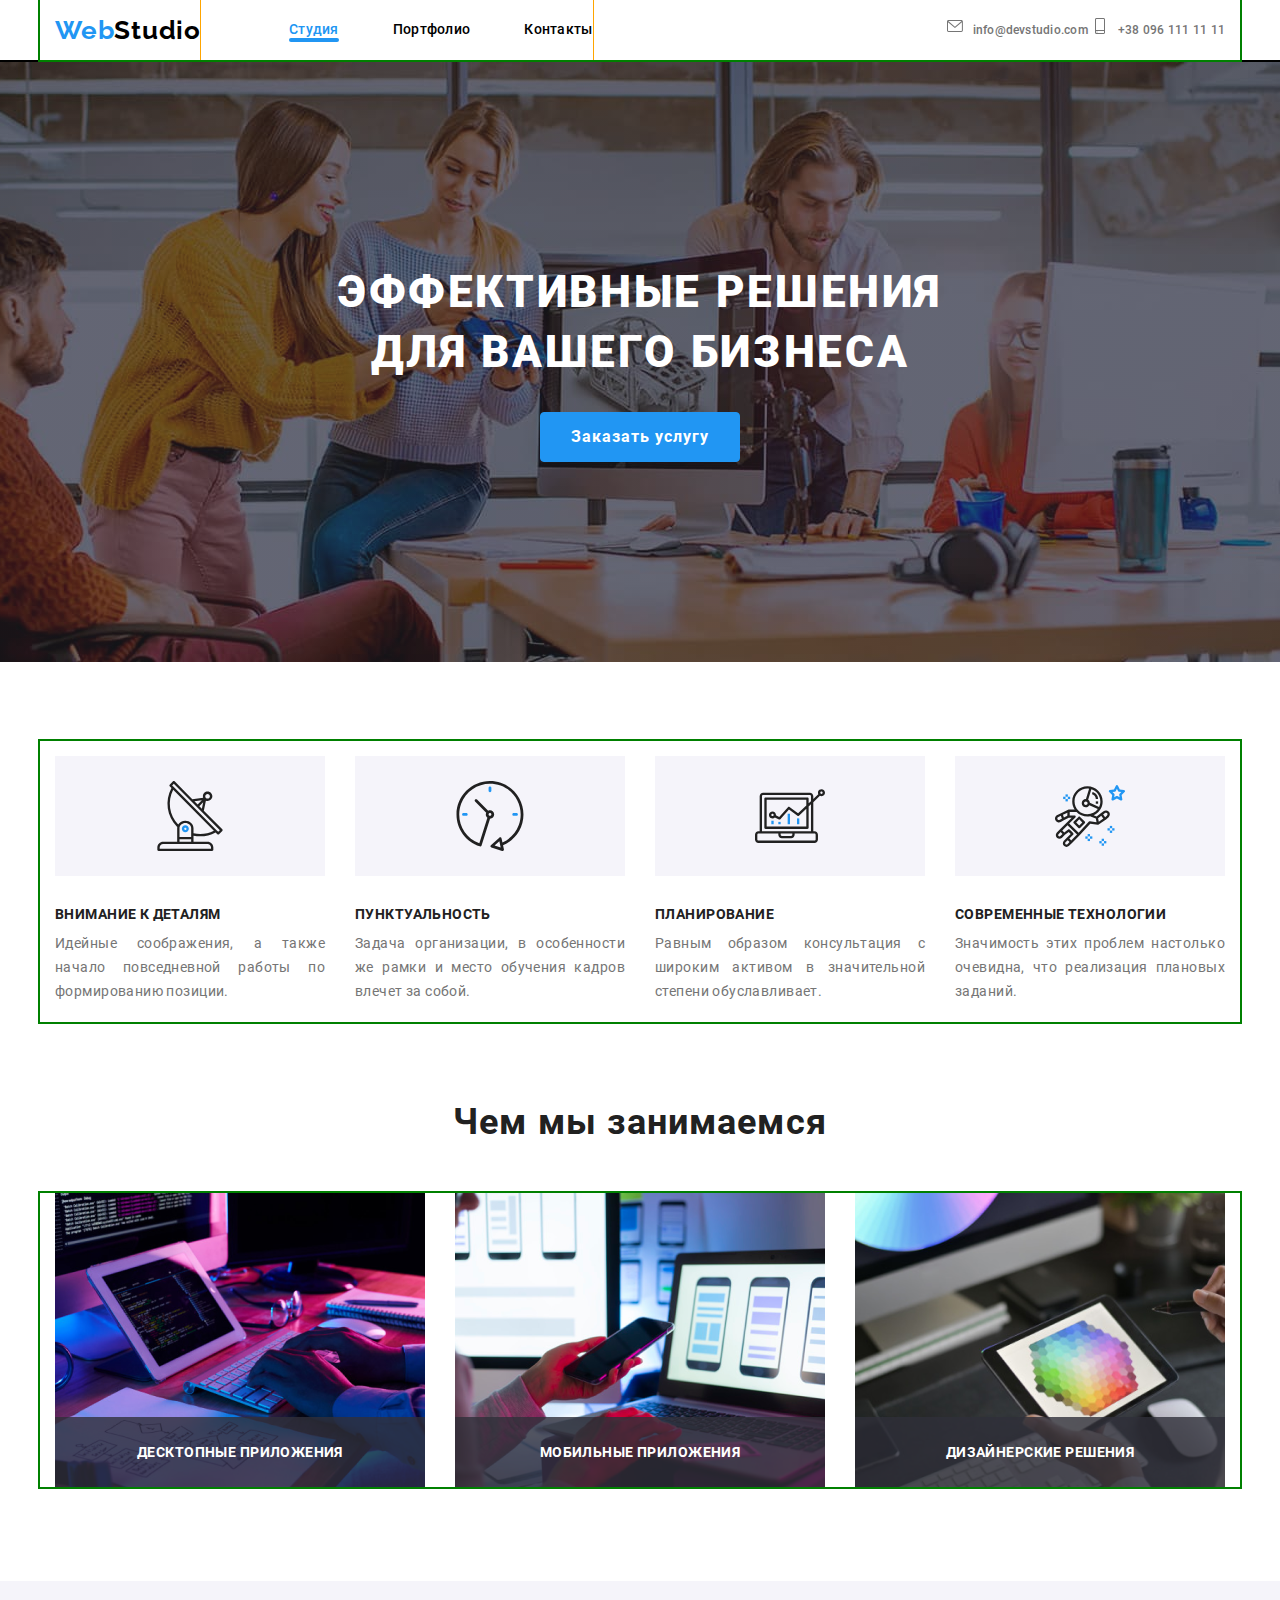
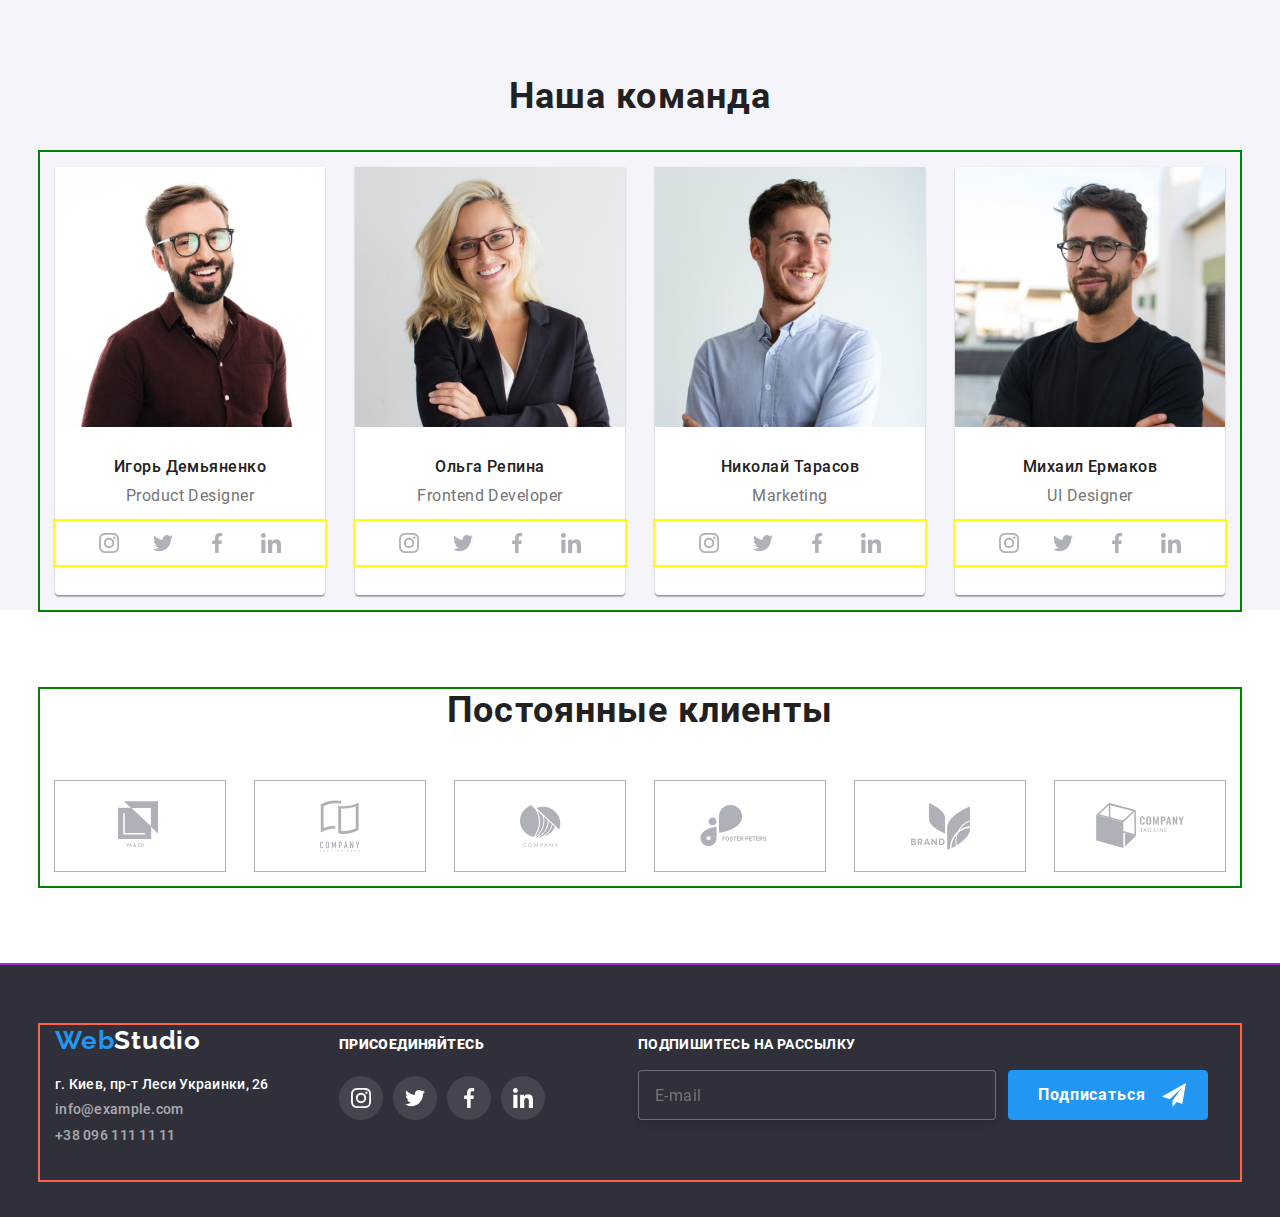
==== commit f9a7d21d: "img" ====
--- a/index.html
+++ b/index.html
@@ -193,9 +193,16 @@
                     <li class="team-li">
 
                         <a href="" class="a-link">
-                            <img class="team-img"
-                                srcset="img/1.Product_Designer.jpg 1x, img/1.Product_Designer_2.jpg 2x"
-                                src="img/1.Product_Designer.jpg" alt="">
+                            <picture>
+                                <source srcset="./img/team/desktop/pd.jpg 1x,
+                                                ./img/team/desktop/pd@2x.jpg 2x" media="(min-width: 1200px)" />
+                                <source srcset="./img/team/tablet/pd.jpg 1x,
+                                                ./img/team/tablet/pd@2x.jpg 2x" media="(min-width: 768px)" />
+                                <source srcset="./img/team/mobile/pd.jpg 1x,
+                                                ./img/team/mobile/pd@2x.jpg 2x" media="(min-width: 480px)" />
+                                <img class="team-img" src="./images/team/desktop/pd.jpg" alt="Фото Игоря Демьяненко" />
+                            </picture>
+
                             <p class="team-name">Игорь Демьяненко</p>
 
                             <p class="p-position">Product Designer</p>
@@ -240,16 +247,78 @@
                             </li>
                         </ul>
 
+                    </li>
+                    <li class="team-li">
+
+                        <a href="" class="a-link">
+                            <picture>
+                                <source srcset="./img/team/desktop/fd.jpg 1x,
+                                                ./img/team/desktop/fd@2x.jpg 2x" media="(min-width: 1200px)" />
+                                <source srcset="./img/team/tablet/fd.jpg 1x,
+                                                ./img/team/tablet/fd@2x.jpg 2x" media="(min-width: 768px)" />
+                                <source srcset="./img/team/mobile/fd.jpg 1x,
+                                                ./img/team/mobile/fd@2x.jpg 2x" media="(min-width: 480px)" />
+                                <img class="team-img" src="./img/team/desktop/fd.jpg" alt="Фото Ольги Репиной" />
+                            </picture>
+
+                            <p class="team-name">Ольга Репина</p>
+
+                            <p class="p-position">Frontend Developer</p>
+                        </a>
+                        <ul class="container-social-network center-network">
+                            <li>
+                                <a class="team-icon-link" href="https://instagram.com/" target="_blank"
+                                    rel="noopener noreferer">
+                                    <svg class="team-icon-svg">
+                                        <use href="./img/icon/sprite.svg#team-icon1"></use>
+                                    </svg>
+
+                                </a>
+                            </li>
+                            <li>
+                                <a class="team-icon-link" href="https://twitter.com/" target="_blank"
+                                    rel="noopener noreferer">
+                                    <svg class="team-icon-svg">
+                                        <use href="./img/icon/sprite.svg#team-icon2"></use>
+                                    </svg>
+
+                                </a>
+                            </li>
+                            <li>
+                                <a class="team-icon-link" href="https://fasebook.com/" target="_blank"
+                                    rel="noopener noreferer">
+                                    <svg class="team-icon-svg">
+                                        <use href="./img/icon/sprite.svg#team-icon3"></use>
+                                    </svg>
+
+                                </a>
+                            </li>
+                            <li>
+                                <a class="team-icon-link" href="https://linkedin.com/" target="_blank"
+                                    rel="noopener noreferer">
+                                    <svg class="team-icon-svg">
+                                        <use href="./img/icon/sprite.svg#team-icon4"></use>
+                                    </svg>
+
+                                </a>
+                            </li>
+                        </ul>
                     </li>
                     <li class="team-li">
                         <a href="" class="a-link">
-                            <img class="team-img"
-                                srcset="img/2.Frontend_Developer.jpg 1x, img/2.Frontend_Developer_2.jpg 2x"
-                                src="img/2.Frontend_Developer.jpg" alt="">
-
-                            <p class="team-name">Ольга Репина</p>
-
-                            <p class="p-position">Frontend Developer</p>
+                            <picture>
+                                <source srcset="./img/team/desktop/market.jpg 1x,
+                                                ./img/team/desktop/market@2x.jpg 2x" media="(min-width: 1200px)" />
+                                <source srcset="./img/team/tablet/market.jpg 1x,
+                                                ./img/team/tablet/market@2x.jpg 2x" media="(min-width: 768px)" />
+                                <source srcset="./img/team/mobile/market.jpg 1x,
+                                                 ./img/team/mobile/market@2x.jpg 2x" media="(min-width: 480px)" />
+                                <img class="team-img" src="./img/team/desktop/market.jpg" alt="Фото Николая Тарасова" />
+                            </picture>
+
+                            <p class="team-name"> Николай Тарасов</p>
+
+                            <p class="p-position">Marketing</p>
                         </a>
                         <ul class="container-social-network center-network">
                             <li>
@@ -291,57 +360,17 @@
                         </ul>
                     </li>
                     <li class="team-li">
+
                         <a href="" class="a-link">
-                            <img class="team-img" srcset="img/3.Marketing.jpg 1x, img/3.Marketing_2.jpg 2x"
-                                src="img/3.Marketing.jpg" alt="">
-
-                            <p class="team-name"> Николай Тарасов</p>
-
-                            <p class="p-position">Marketing</p>
-                        </a>
-                        <ul class="container-social-network center-network">
-                            <li>
-                                <a class="team-icon-link" href="https://instagram.com/" target="_blank"
-                                    rel="noopener noreferer">
-                                    <svg class="team-icon-svg">
-                                        <use href="./img/icon/sprite.svg#team-icon1"></use>
-                                    </svg>
-
-                                </a>
-                            </li>
-                            <li>
-                                <a class="team-icon-link" href="https://twitter.com/" target="_blank"
-                                    rel="noopener noreferer">
-                                    <svg class="team-icon-svg">
-                                        <use href="./img/icon/sprite.svg#team-icon2"></use>
-                                    </svg>
-
-                                </a>
-                            </li>
-                            <li>
-                                <a class="team-icon-link" href="https://fasebook.com/" target="_blank"
-                                    rel="noopener noreferer">
-                                    <svg class="team-icon-svg">
-                                        <use href="./img/icon/sprite.svg#team-icon3"></use>
-                                    </svg>
-
-                                </a>
-                            </li>
-                            <li>
-                                <a class="team-icon-link" href="https://linkedin.com/" target="_blank"
-                                    rel="noopener noreferer">
-                                    <svg class="team-icon-svg">
-                                        <use href="./img/icon/sprite.svg#team-icon4"></use>
-                                    </svg>
-
-                                </a>
-                            </li>
-                        </ul>
-                    </li>
-                    <li class="team-li">
-                        <a href="" class="a-link">
-                            <img class="team-img" srcset="img/4.UI_Designer.jpg 1x, img/4.UI_Designer_2.jpg 2x"
-                                src="img/4.UI_Designer.jpg" alt="">
+                            <picture>
+                                <source srcset="./img/team/desktop/ui.jpg 1x,
+                                                ./img/team/desktop/ui@2x.jpg 2x" media="(min-width: 1200px)" />
+                                <source srcset="./img/team/tablet/ui.jpg 1x,
+                                                 ./img/team/tablet/ui@2x.jpg 2x" media="(min-width: 768px)" />
+                                <source srcset="./img/team/mobile/ui.jpg 1x,
+                                                 ./img/team/mobile/ui@2x.jpg 2x" media="(min-width: 480px)" />
+                                <img class="team-img" src="./img/team/desktop/ui.jpg" alt="Фото Михаила Ермакова" />
+                            </picture>
 
                             <p class="team-name">Михаил Ермаков</p>
 
--- a/css/main.min.css
+++ b/css/main.min.css
@@ -1,2 +1,2 @@
-/*! modern-normalize v1.0.0 | MIT License | https://github.com/sindresorhus/modern-normalize */*,*::before,*::after{-webkit-box-sizing:border-box;box-sizing:border-box}:root{-moz-tab-size:4;-o-tab-size:4;tab-size:4}html{line-height:1.15;-webkit-text-size-adjust:100%}body{margin:0}body{font-family:system-ui,-apple-system,"Segoe UI",Roboto,Helvetica,Arial,sans-serif,"Apple Color Emoji","Segoe UI Emoji"}hr{height:0;color:inherit}abbr[title]{-webkit-text-decoration:underline dotted;text-decoration:underline dotted}b,strong{font-weight:bolder}code,kbd,samp,pre{font-family:ui-monospace, SFMono-Regular, Consolas, 'Liberation Mono', Menlo, monospace;font-size:1em}small{font-size:80%}sub,sup{font-size:75%;line-height:0;position:relative;vertical-align:baseline}sub{bottom:-0.25em}sup{top:-0.5em}table{text-indent:0;border-color:inherit}button,input,optgroup,select,textarea{font-family:inherit;font-size:100%;line-height:1.15;margin:0}button,select{text-transform:none}button,[type='button'],[type='reset'],[type='submit']{-webkit-appearance:button}::-moz-focus-inner{border-style:none;padding:0}:-moz-focusring{outline:1px dotted ButtonText}:-moz-ui-invalid{box-shadow:none}legend{padding:0}progress{vertical-align:baseline}::-webkit-inner-spin-button,::-webkit-outer-spin-button{height:auto}[type='search']{-webkit-appearance:textfield;outline-offset:-2px}::-webkit-search-decoration{-webkit-appearance:none}::-webkit-file-upload-button{-webkit-appearance:button;font:inherit}summary{display:list-item}@font-face{font-family:'Roboto';font-style:normal;font-weight:400;src:url("../fonts/roboto/roboto-v20-latin_cyrillic-regular.eot");src:local("Roboto"),local("Roboto-Regular"),url("../fonts/roboto/roboto-v20-latin_cyrillic-regular.eot?#iefix") format("embedded-opentype"),url("../fonts/roboto/roboto-v20-latin_cyrillic-regular.woff2") format("woff2"),url("../fonts/roboto/roboto-v20-latin_cyrillic-regular.woff") format("woff"),url("../fonts/roboto/roboto-v20-latin_cyrillic-regular.ttf") format("truetype"),url("../fonts/roboto/roboto-v20-latin_cyrillic-regular.svg#Roboto") format("svg")}@font-face{font-family:'Roboto';font-style:normal;font-weight:500;src:url("../fonts/roboto/roboto-v20-latin_cyrillic-500.eot");src:local("Roboto Medium"),local("Roboto-Medium"),url("../fonts/roboto/roboto-v20-latin_cyrillic-500.eot?#iefix") format("embedded-opentype"),url("../fonts/roboto/roboto-v20-latin_cyrillic-500.woff2") format("woff2"),url("../fonts/roboto/roboto-v20-latin_cyrillic-500.woff") format("woff"),url("../fonts/roboto/roboto-v20-latin_cyrillic-500.ttf") format("truetype"),url("../fonts/roboto/roboto-v20-latin_cyrillic-500.svg#Roboto") format("svg")}@font-face{font-family:'Roboto';font-style:normal;font-weight:700;src:url("../fonts/roboto/roboto-v20-latin_cyrillic-700.eot");src:local("Roboto Bold"),local("Roboto-Bold"),url("../fonts/roboto/roboto-v20-latin_cyrillic-700.eot?#iefix") format("embedded-opentype"),url("../fonts/roboto/roboto-v20-latin_cyrillic-700.woff2") format("woff2"),url("../fonts/roboto/roboto-v20-latin_cyrillic-700.woff") format("woff"),url("../fonts/roboto/roboto-v20-latin_cyrillic-700.ttf") format("truetype"),url("../fonts/roboto/roboto-v20-latin_cyrillic-700.svg#Roboto") format("svg")}@font-face{font-family:'Roboto';font-style:normal;font-weight:900;src:url("../fonts/roboto/roboto-v20-latin_cyrillic-900.eot");src:local("Roboto Black"),local("Roboto-Black"),url("../fonts/roboto/roboto-v20-latin_cyrillic-900.eot?#iefix") format("embedded-opentype"),url("../fonts/roboto/roboto-v20-latin_cyrillic-900.woff2") format("woff2"),url("../fonts/roboto/roboto-v20-latin_cyrillic-900.woff") format("woff"),url("../fonts/roboto/roboto-v20-latin_cyrillic-900.ttf") format("truetype"),url("../fonts/roboto/roboto-v20-latin_cyrillic-900.svg#Roboto") format("svg")}@font-face{font-family:'Raleway';font-style:normal;font-weight:400;src:url("../fonts/raleway/raleway-v18-latin_cyrillic-regular.eot");src:local(""),url("../fonts/raleway/raleway-v18-latin_cyrillic-regular.eot?#iefix") format("embedded-opentype"),url("../fonts/raleway/raleway-v18-latin_cyrillic-regular.woff2") format("woff2"),url("../fonts/raleway/raleway-v18-latin_cyrillic-regular.woff") format("woff"),url("../fonts/raleway/raleway-v18-latin_cyrillic-regular.ttf") format("truetype"),url("../fonts/raleway/raleway-v18-latin_cyrillic-regular.svg#Raleway") format("svg")}@font-face{font-family:'Raleway';font-style:normal;font-weight:700;src:url("../fonts/raleway/raleway-v18-latin_cyrillic-700.eot");src:local(""),url("../fonts/raleway/raleway-v18-latin_cyrillic-700.eot?#iefix") format("embedded-opentype"),url("../fonts/raleway/raleway-v18-latin_cyrillic-700.woff2") format("woff2"),url("../fonts/raleway/raleway-v18-latin_cyrillic-700.woff") format("woff"),url("../fonts/raleway/raleway-v18-latin_cyrillic-700.ttf") format("truetype"),url("../fonts/raleway/raleway-v18-latin_cyrillic-700.svg#Raleway") format("svg")}html{-webkit-box-sizing:border-box;box-sizing:border-box}*,*::before,*::after{-webkit-box-sizing:inherit;box-sizing:inherit}body{margin:0;font-family:"Roboto",sans-serif;font-style:normal}img{display:block;max-width:100%;height:auto}.a-link{display:block;text-decoration:none}.feautures-item,.revews-set{padding:0;margin:0;list-style:none}.container{padding-left:15px;padding-right:15px;margin-left:auto;margin-right:auto;list-style:none}@media (min-width: 480px){.container{width:480px;outline:2px solid sienna}}@media (min-width: 768px){.container{width:768px;outline:2px solid blue}}@media (min-width: 1200px){.container{width:1200px;outline:2px solid green}}.center-container{display:-webkit-box;display:-ms-flexbox;display:flex;list-style:none;-webkit-box-pack:justify;-ms-flex-pack:justify;justify-content:space-between}.section{padding-top:94px}section.title{margin-top:0;margin-bottom:24px}.page-header{border-bottom:2px solid black;position:relative}.page-header .nav{display:-webkit-box;display:-ms-flexbox;display:flex;-webkit-box-align:center;-ms-flex-align:center;align-items:center;-webkit-box-pack:justify;-ms-flex-pack:justify;justify-content:space-between;min-height:60px}.button-menu{display:-webkit-inline-box;display:-ms-inline-flexbox;display:inline-flex;margin:0;padding:0;border:none;height:60px;-webkit-box-align:center;-ms-flex-align:center;align-items:center;-webkit-box-pack:justify;-ms-flex-pack:justify;justify-content:space-between;background-color:transparent}@media (min-width: 768px){.button-menu{display:none}}.button-menu .icon-close{display:none}.button-menu.is-open .icon-close{display:block}.button-menu.is-open .icon-menu{display:none}.button-menu:hover .icon-close{fill:#2196F3}.button-menu:hover .icon-menu{fill:#2196F3}.menu-container{padding:0px;background-color:#fff;text-align:center;font-size:18px}.menu-container.is-open{display:block}@media (min-width: 768px){.menu-container.is-open{display:-webkit-inline-box;display:-ms-inline-flexbox;display:inline-flex;-webkit-box-pack:justify;-ms-flex-pack:justify;justify-content:space-between}}@media (max-width: 767px){.menu-container{display:none;height:393px;position:absolute;top:100%;left:0;width:100%}}@media (min-width: 768px){.menu-container{display:-webkit-inline-box;display:-ms-inline-flexbox;display:inline-flex;-webkit-box-pack:justify;-ms-flex-pack:justify;justify-content:space-between;-webkit-box-flex:2;-ms-flex-positive:2;flex-grow:2}}.navigation{outline:1px solid orange}.contacts{outline:1px solid ci;color:#757575}.webstudio{display:-webkit-inline-box;display:-ms-inline-flexbox;display:inline-flex;font-family:Raleway;font-weight:700;font-style:normal;font-size:26px;line-height:1.192;letter-spacing:0.03em;text-decoration:none;-webkit-box-align:center;-ms-flex-align:center;align-items:center}.webstudio-header{color:#000}@media (min-width: 768px){.site-nav .item{display:-webkit-inline-box;display:-ms-inline-flexbox;display:inline-flex;-webkit-box-align:baseline;-ms-flex-align:baseline;align-items:baseline;margin-left:88px;font-size:14px}.site-nav .item:not(:last-child){margin-right:50px}}@media (max-width: 767px){.site-nav .item:first-child{padding-top:60px}.site-nav .item{display:-webkit-box;display:-ms-flexbox;display:flex;-webkit-box-pack:center;-ms-flex-pack:center;justify-content:center;padding-bottom:40px}}.auth-nav{margin-left:auto}@media (min-width: 768px){.auth-nav .item{display:block;text-align:left;font-size:12px}}@media (min-width: 1200px){.auth-nav .item{display:-webkit-inline-box;display:-ms-inline-flexbox;display:inline-flex;-webkit-box-align:baseline;-ms-flex-align:baseline;align-items:baseline}}@media (max-width: 767px){.auth-nav .item:first-child{padding-top:20px;font-size:18px}.auth-nav .item{display:-webkit-box;display:-ms-flexbox;display:flex;-webkit-box-pack:center;-ms-flex-pack:center;justify-content:center;padding-bottom:16px}}.auth-nav .link{font-style:normal;font-weight:500;line-height:1.17166;letter-spacing:0.02em;color:inherit;text-decoration:none}.link{display:block;padding-top:0px;font-weight:500;font-style:normal;line-height:1.17166;letter-spacing:0.02em;text-decoration:none;color:inherit}.link:hover,.link:focus{color:#2196F3}.link.current{color:#2196F3}.link.current::after{content:"";display:block;height:4px;background:#2196F3;border-radius:2px;margin-left:auto;margin-right:auto}.accent{color:#2196F3}.auth-icon-svg{width:16px;height:16px;fill:currentColor;margin-right:10px}.item .link{display:block;-webkit-box-align:center;-ms-flex-align:center;align-items:center;-webkit-box-pack:center;-ms-flex-pack:center;justify-content:center}.site-nav .item+.item{margin-left:0px}.footer-main{padding-left:15px;padding-right:15px;margin-left:auto;margin-right:auto;margin-top:94px;padding-top:60px;padding-bottom:0;background-color:#2F303A}@media (min-width: 1200px){.footer-main{height:252px}}@media (min-width: 768px){.footer-main{height:603px}}.container-footer{margin-left:auto;margin-right:auto;outline:2px solid tomato;padding:0 15px}@media (max-width: 767px){.container-footer{display:-webkit-box;display:-ms-flexbox;display:flex;-ms-flex-wrap:wrap;flex-wrap:wrap;-webkit-box-pack:space-evenly;-ms-flex-pack:space-evenly;justify-content:space-evenly;text-align:center}}@media (min-width: 1200px){.container-footer{display:-webkit-box;display:-ms-flexbox;display:flex;-webkit-box-align:baseline;-ms-flex-align:baseline;align-items:baseline}}.footer-link{font-style:normal;color:rgba(255,255,255,0.6);font-weight:400;font-size:14px;line-height:1.71;letter-spacing:0.03em;list-style:none;padding-left:0;margin-top:20px}.link.footer-adress{color:#fff}.footer-margin{margin-bottom:9px}.webstudio-footer{color:#fff}.join{color:#fff;width:206px;height:86px;font-style:normal;font-weight:bold;font-size:14px;line-height:1.43;letter-spacing:0.03em;text-decoration:none}@media (min-width: 1200px){.join{margin-left:70px}}.container-join{display:-webkit-box;display:-ms-flexbox;display:flex;list-style:none;padding:0;margin-top:22px;margin-bottom:0;margin-left:auto;margin-right:auto;-webkit-box-pack:justify;-ms-flex-pack:justify;justify-content:space-between}.subscribe{color:#fff;padding:0;text-transform:uppercase;font-style:normal;font-weight:bold;font-size:14px;line-height:1.43;letter-spacing:0.03em;text-decoration:none}@media (min-width: 1200px){.subscribe{position:relative;margin-left:93px;width:570px;height:86px;background-color:aqua}}@media (max-width: 767px){.subscribe{width:450px;background-color:aqua;-webkit-box-align:center;-ms-flex-align:center;align-items:center}}.btn-subscribe{font-family:inherit;color:#fff;border-radius:4px;border-color:#2196F3;background-color:#2196F3;font-style:normal;font-weight:700;font-size:16px;line-height:1.87;letter-spacing:0.06em;width:200px;height:50px;border:1px solid #2196F3;margin-top:0;margin-left:0;-webkit-box-align:center;-ms-flex-align:center;align-items:center;padding-left:29px;padding-right:28px;background-image:url(../img/send.svg);background-size:24px 24px;background-position:88%;background-repeat:no-repeat}@media (min-width: 1200px){.btn-subscribe{display:-webkit-box;display:-ms-flexbox;display:flex;position:absolute;top:36px;right:0}}.in-subscribe{font-style:normal;font-weight:normal;font-size:16px;line-height:1.25;-webkit-box-align:center;-ms-flex-align:center;align-items:center;letter-spacing:0.03em;color:rgba(255,255,255,0.6);background-color:#2F303A;width:358px;height:50px;border:1px solid rgba(255,255,255,0.3);-webkit-box-sizing:border-box;box-sizing:border-box;-webkit-filter:drop-shadow(0px 4px 4px rgba(0,0,0,0.15));filter:drop-shadow(0px 4px 4px rgba(0,0,0,0.15));border-radius:4px}@media (min-width: 1200px){.in-subscribe{display:-webkit-box;display:-ms-flexbox;display:flex;position:absolute;top:36px;left:0;padding-left:16px}}.effect-solving{text-align:center;min-height:600px;margin-left:auto;margin-right:auto;background-image:-webkit-gradient(linear, left top, right top, from(rgba(47,48,58,0.4)), to(rgba(47,48,58,0.4))),url("../img/back_ground.jpg");background-image:linear-gradient(to right, rgba(47,48,58,0.4), rgba(47,48,58,0.4)),url("../img/back_ground.jpg");background-color:#2F303A;background-size:cover;background-position:center;padding-top:200px}.title-h1{font-weight:900;font-size:44px;line-height:1.364;letter-spacing:0.06em;text-transform:uppercase;color:#fff;margin:0 auto;margin-top:0}@media (min-width: 1200px){.title-h1{width:696px}}@media (min-width: 768px){.title-h1{width:360px}}.btn{font-family:inherit;color:#fff;border-radius:4px;border-color:#2196F3;background-color:#2196F3;font-style:normal;font-weight:700;font-size:16px;line-height:1.87;letter-spacing:0.06em;margin-top:30px;width:200px;height:50px;border:1px solid #2196F3}.backdrop{position:fixed;top:0;left:0;width:100%;height:100%;background-color:rgba(0,0,0,0.5);opacity:1;visibility:visible;-webkit-transition:opacity 250ms cubic-bezier(0.4, 0, 0.2, 1),visibility 250ms cubic-bezier(0.4, 0, 0.2, 1);transition:opacity 250ms cubic-bezier(0.4, 0, 0.2, 1),visibility 250ms cubic-bezier(0.4, 0, 0.2, 1)}.backdrop.is-hidden{visibility:hidden;opacity:0;pointer-events:none}.modal{position:relative;top:50%;left:50%;width:528px;height:581px;background-color:#fff;border-radius:4px;-webkit-transform:translate(-50%, -50%) scale(1);transform:translate(-50%, -50%) scale(1)}.btn-close{display:inline-block;position:absolute;top:8px;right:8px;width:30px;height:30px;background-image:url(../img/modal-form/close1.svg);border:none;background-color:#fff}.btn-close:hover,.btn-close:focus{background-image:url(../img/modal-form/close2.svg)}.modal-font{padding-top:40px;font-style:normal;font-weight:bold;font-size:20px;line-height:23px;text-align:center;letter-spacing:0.03em}.form-style-input{position:relative}.form-icon{position:absolute;top:50%;left:56px;-webkit-transform:translateY(-50%);transform:translateY(-50%);display:inline-block;width:18px;height:18px}.form-input{display:-webkit-box;display:-ms-flexbox;display:flex;-webkit-box-align:center;-ms-flex-align:center;align-items:center;margin-left:41px;margin-top:30px;width:448px;height:40px;border:1px solid rgba(33,33,33,0.2);-webkit-box-sizing:border-box;box-sizing:border-box;border-radius:4px;font-style:normal;font-weight:normal;font-size:14px;line-height:16px;letter-spacing:0.01em;padding:0;color:#000;padding-left:42px}.form-input:focus,.form-input:hover{outline:none;border-color:#2196F3}.form-input:focus ~ .form-icon,.form-input:hover ~ .form-icon{fill:#2196F3}.form-label{position:absolute;-webkit-transform:translateY(-40px);transform:translateY(-40px);top:50%;left:41px;font-style:normal;font-weight:normal;font-size:12px;line-height:1.167;letter-spacing:0.01em;color:#757575}.checkbox{-webkid-appearance:none;-moz-appearance:none;-webkit-appearance:none;appearance:none;position:absolute;top:0}.checkbox-label{position:relative;display:inline-block;font-style:normal;font-weight:normal;font-size:14px;line-height:1.714;letter-spacing:0.03em;padding:0;top:20px;text-align:center;color:#757575}.checkbox-icon{display:inline-block;vertical-align:middle;margin-right:5px;background-repeat:no-repeat;width:16px;height:15px;padding:0px;background-image:url(../img/modal-form/check1.svg)}.checkbox:checked+.checkbox-icon{background-image:url(../img/modal-form/check2.svg)}.form-link{display:inline-block;padding:0px;margin:0px;margin-top:20px;font-style:normal;font-weight:normal;font-size:14px;line-height:1.714;letter-spacing:0.03em;color:#2196F3;padding:0px;margin:0px}.label-check{font-style:normal;font-weight:normal;font-size:14px;line-height:24px;line-height:1.714;letter-spacing:0.03em;color:#757575}.btn-send{font-family:inherit;color:#fff;border-radius:4px;border-color:#2196F3;background-color:#2196F3;font-style:normal;font-weight:700;font-size:16px;line-height:1.87;letter-spacing:0.06em;margin-top:50px;width:200px;height:50px;border:1px solid #2196F3}.btn-send:hover,.btn-send:focus{-webkit-box-shadow:0px 4px 4px rgba(0,0,0,0.15);box-shadow:0px 4px 4px rgba(0,0,0,0.15)}.textarea-form{height:120px;width:448px;resize:none;display:-webkit-box;display:-ms-flexbox;display:flex;margin-left:41px;margin-top:30px;border:1px solid rgba(33,33,33,0.2);-webkit-box-sizing:border-box;box-sizing:border-box;border-radius:4px;font-style:normal;font-weight:normal;font-size:14px;line-height:16px;letter-spacing:0.01em;color:#000;padding-left:16px;padding-top:12px}.team-icon-link{display:-webkit-box;display:-ms-flexbox;display:flex;-webkit-box-pack:center;-ms-flex-pack:center;justify-content:center;-webkit-box-align:center;-ms-flex-align:center;align-items:center;width:44px;height:44px;background-color:#fff;border-radius:50%}.team-icon-link:hover,.team-icon-link:focus{background-color:#2196F3}.team-icon-link:hover .team-icon-svg,.team-icon-link:focus .team-icon-svg{fill:#fff}.join-icon-link{display:-webkit-box;display:-ms-flexbox;display:flex;-webkit-box-pack:center;-ms-flex-pack:center;justify-content:center;-webkit-box-align:center;-ms-flex-align:center;align-items:center;width:44px;height:44px;background-color:rgba(255,255,255,0.1);border-radius:50%}.join-icon-link:hover,.join-icon-link:focus{background-color:#2196F3}.join-icon-link:hover .team-icon-svg,.join-icon-link:focus .team-icon-svg{fill:#fff}.team-icon-svg{width:20px;height:20px;fill:#AFB1B8}.join-icon-svg{width:20px;height:20px;fill:#fff}.p-advantages{font-style:normal;font-weight:normal;font-size:14px;line-height:1.71;letter-spacing:0.03em;color:#757575;height:75px;margin:0;margin-top:10px;text-align:justify}.title-h3{font-weight:bold;font-size:14px;line-height:16px;letter-spacing:0.03em;text-transform:uppercase;color:#212121;margin:0;padding:0}.icon1::before{background-image:url(../img/advantages-icon1.svg)}.icon2::before{background-image:url(../img/advantages-icon2.svg)}.icon3::before{background-image:url(../img/advantages-icon3.svg)}.icon4::before{background-image:url(../img/advantages-icon4.svg)}@media (min-width: 768px){.features-set{display:-webkit-box;display:-ms-flexbox;display:flex;-ms-flex-wrap:wrap;flex-wrap:wrap;margin:-5px}}@media (min-width: 1200px){.features-set{margin:-15px}}.icon-advantages{padding:0;margin-top:0;margin-bottom:0;color:#fff;font-size:32px}@media screen and (min-width: 768px){.icon-advantages{-ms-flex-preferred-size:calc((100% - 4 * 5px)/2);flex-basis:calc((100% - 4 * 5px)/2);margin:5px}}@media screen and (min-width: 1200px){.icon-advantages{-ms-flex-preferred-size:calc((100% - 8* 15px)/4);flex-basis:calc((100% - 8* 15px)/4);margin:15px}}@media screen and (max-width: 737px){.icon-advantages:not(:last-child){margin-bottom:30px}}.icon-advantages::before{content:"";display:block;margin-bottom:30px;height:120px;background-repeat:no-repeat;background-position:center;background-color:#F5F4FA}@media screen and (max-width: 1200px){.whatarewedoing{display:none}}.title-h2{font-weight:bold;font-size:36px;line-height:1.167;text-align:center;letter-spacing:0.03em;color:#212121;margin:0px 0px 50px 0px}.title-img{position:absolute;display:-webkit-box;display:-ms-flexbox;display:flex;width:370px;height:70px;background-color:rgba(47,48,58,0.8);margin:0px;padding:0px;bottom:0px;text-align:center;font-weight:bold;font-size:14px;line-height:1.143;letter-spacing:0.03em;text-transform:uppercase;color:#fff}.team-section{background-color:#F5F4FA;margin-top:94px;margin-bottom:0;padding-top:94px;text-align:center}@media (min-width: 480px){.team-img{height:460px;width:450px}}@media (min-width: 768px){.team-img{height:374px;width:354px}}@media (min-width: 1200px){.team-img{width:270px;height:260px}}@media (min-width: 768px){.team-set{display:-webkit-box;display:-ms-flexbox;display:flex;-ms-flex-wrap:wrap;flex-wrap:wrap;margin:-5px}}@media (min-width: 1200px){.team-set{margin:-15px}}.team-li{background-color:white;-webkit-box-shadow:0px 1px 3px rgba(0,0,0,0.12),0px 1px 1px rgba(0,0,0,0.14),0px 2px 1px rgba(0,0,0,0.2);box-shadow:0px 1px 3px rgba(0,0,0,0.12),0px 1px 1px rgba(0,0,0,0.14),0px 2px 1px rgba(0,0,0,0.2);border-radius:0px 0px 4px 4px}@media (min-width: 480px){.team-li{height:622px;width:450px}}@media (min-width: 768px){.team-li{height:536px;width:354px;-ms-flex-preferred-size:calc((100% - 4 * 5px)/2);flex-basis:calc((100% - 4 * 5px)/2);margin:5px}}@media (min-width: 1200px){.team-li{height:428px;width:270px;-ms-flex-preferred-size:calc((100% - 8* 15px)/4);flex-basis:calc((100% - 8* 15px)/4);margin:15px}}@media (max-width: 767px){.team-li:not(:last-child){margin-bottom:30px}}.team-name{margin:30px 0 0 0;padding:0;font-weight:500;font-size:16px;line-height:1.188;letter-spacing:0.03em;color:#212121}.p-position{margin:10px 0 16px 0;padding:0;font-style:normal;font-weight:400;font-size:16px;line-height:1.188;letter-spacing:0.03em;color:#757575}.container-social-network{-webkit-box-pack:justify;-ms-flex-pack:justify;justify-content:space-between;padding:0}@media (min-width: 480px){.container-social-network{width:450px;outline:2px solid tomato}}@media (min-width: 768px){.container-social-network{width:354px;outline:2px solid blue}}@media (min-width: 1200px){.container-social-network{width:270px;outline:2px solid yellow}}.center-network{display:-webkit-box;display:-ms-flexbox;display:flex;list-style:none}@media (min-width: 480px){.center-network{padding:0px 122px 0px 122px}}@media (min-width: 768px){.center-network{padding:0px 74px 0px 74px}}@media (min-width: 1200px){.center-network{padding:0px 32px 0px 32px}}.a-link:hover .hover::before{-webkit-transform:translateY(0);transform:translateY(0)}@media (min-width: 480px){.client-section{display:-webkit-box;display:-ms-flexbox;display:flex;-ms-flex-wrap:wrap;flex-wrap:wrap;margin:-5px}}@media (max-width: 767px){.client-section{display:-webkit-box;display:-ms-flexbox;display:flex;-ms-flex-wrap:wrap;flex-wrap:wrap;margin:-5px}}@media (min-width: 768px){.client-section{display:-webkit-box;display:-ms-flexbox;display:flex;-ms-flex-wrap:wrap;flex-wrap:wrap;margin:-15px}}@media (min-width: 1200px){.client-section{margin:-15px}}@media (min-width: 768px){.item-client{-ms-flex-preferred-size:calc((100% - 6 * 15px)/3);flex-basis:calc((100% - 6 * 15px)/3);margin:15px}}@media (min-width: 1200px){.item-client{-ms-flex-preferred-size:calc((100% - 12* 15px)/6);flex-basis:calc((100% - 12* 15px)/6);margin:15px}}@media (max-width: 767px){.item-client{-ms-flex-preferred-size:calc((100% - 4 * 10px)/2);flex-basis:calc((100% - 4 * 10px)/2);margin:10px}.item-client:not(:last-child){margin-bottom:30px}}.client-icon-link{display:-webkit-box;display:-ms-flexbox;display:flex;-webkit-box-pack:center;-ms-flex-pack:center;justify-content:center;-webkit-box-align:center;-ms-flex-align:center;align-items:center;outline:1px solid #AFB1B8;margin-bottom:0px;margin-top:0px}@media (min-width: 480px){.client-icon-link{width:210px;height:90px}}@media (min-width: 768px){.client-icon-link{width:226px;height:90px}}@media (min-width: 1200px){.client-icon-link{width:170px;height:90px}}.client-icon-link:hover,.client-icon-link:focus{outline:1px solid #2196F3}.client-icon-svg{fill:#AFB1B8}.client-icon-link:hover .client-icon-svg,.client-icon-link:focus .client-icon-svg{fill:#2196F3}.portfolio-header{border:none;background-color:#ECECEC;color:#ECECEC;height:1px;margin:0px}.portfolio-type{font-weight:400;font-size:16px;line-height:1.87;letter-spacing:0.03em;color:#757575;margin-top:0}.portfolio-name{font-weight:bold;font-size:18px;line-height:2;letter-spacing:0.06em;color:#212121;margin-bottom:4px}.btn-portfolio{font-family:inherit;color:#000;background-color:#F5F4FA;border-color:#F5F4FA;font-style:normal;font-weight:500;font-size:16px;line-height:1.625;letter-spacing:0.03em;text-decoration:none;border:1px solid #F5F4FA;border-radius:4px;padding:6px 22px}.btn-portfolio:hover,.btn-portfolio:active{border-color:#2196F3;background-color:#2196F3;color:#fff}.btn-accent{font-family:inherit;color:#fff;background-color:#2196F3;border-color:#2196F3;font-style:normal;font-weight:500;font-size:16px;line-height:1.625;letter-spacing:0.03em;border:1px solid #2196F3;border-radius:4px;padding:6px 22px;text-decoration:none}.btn-container{padding-top:100px;padding-left:280px}.btn-container .item+.item{margin-left:8px}.container-flex{margin-left:auto;margin-right:auto;width:1200px;padding:0 15px}.container-grid{display:-webkit-box;display:-ms-flexbox;display:flex;-ms-flex-wrap:wrap;flex-wrap:wrap;list-style:none;padding:0;-webkit-box-pack:justify;-ms-flex-pack:justify;justify-content:space-between;margin-top:50px;margin-bottom:94px}.flex-element{display:inline-block;width:370px;height:404px;margin-bottom:30px;border:1px solid #EEEEEE}.flex-element:hover{-webkit-box-shadow:0px 2px 4px 0px #757575;box-shadow:0px 2px 4px 0px #757575}.flex-element:nth-child(3n){margin-left:0px}.flex-element:nth-last-child(-n+3){margin-bottom:0px}.flex-text{margin-left:24px;text-decoration:none}.animation{width:370px;height:294px;position:relative;overflow:hidden}.hover::before{display:inline-block;position:absolute;content:"";width:370px;height:294px;background:rgba(33,150,243,0.9);-webkit-transform:translateY(100%);transform:translateY(100%);-webkit-transition:-webkit-transform 250ms cubic-bezier(0.4, 0, 0.2, 1);transition:-webkit-transform 250ms cubic-bezier(0.4, 0, 0.2, 1);transition:transform 250ms cubic-bezier(0.4, 0, 0.2, 1);transition:transform 250ms cubic-bezier(0.4, 0, 0.2, 1), -webkit-transform 250ms cubic-bezier(0.4, 0, 0.2, 1)}.animation-overlay{display:block;position:absolute;top:0;left:0;width:370px;height:294px;color:#fff;font-size:18px;line-height:1.556;letter-spacing:0.03em;padding:15px;-webkit-transform:translateY(100%);transform:translateY(100%);-webkit-transition:-webkit-transform 250ms cubic-bezier(0.4, 0, 0.2, 1);transition:-webkit-transform 250ms cubic-bezier(0.4, 0, 0.2, 1);transition:transform 250ms cubic-bezier(0.4, 0, 0.2, 1);transition:transform 250ms cubic-bezier(0.4, 0, 0.2, 1), -webkit-transform 250ms cubic-bezier(0.4, 0, 0.2, 1)}.a-link:hover .animation-overlay{-webkit-transform:translateY(0);transform:translateY(0)}.site-nav,.auth-nav,.features-set,.team-set,.client-section,.reviews-set{list-style:none;padding:0}@media screen and (max-width: 737px){.reviews{display:none}}.reviews-set{display:-webkit-box;display:-ms-flexbox;display:flex}.reviews-item{text-align:center;padding:40px;color:#fff;font-size:48px;width:33.33333%}@media screen and (min-width: 1200px){.reviews-item{font-size:64px}}.reviews-item:nth-child(1){background-color:#795548}.reviews-item:nth-child(2){background-color:#60708B}.reviews-item:nth-child(3){background-color:#7B1FA2}
+/*! modern-normalize v1.0.0 | MIT License | https://github.com/sindresorhus/modern-normalize */*,*::before,*::after{-webkit-box-sizing:border-box;box-sizing:border-box}:root{-moz-tab-size:4;-o-tab-size:4;tab-size:4}html{line-height:1.15;-webkit-text-size-adjust:100%}body{margin:0}body{font-family:system-ui,-apple-system,"Segoe UI",Roboto,Helvetica,Arial,sans-serif,"Apple Color Emoji","Segoe UI Emoji"}hr{height:0;color:inherit}abbr[title]{-webkit-text-decoration:underline dotted;text-decoration:underline dotted}b,strong{font-weight:bolder}code,kbd,samp,pre{font-family:ui-monospace, SFMono-Regular, Consolas, 'Liberation Mono', Menlo, monospace;font-size:1em}small{font-size:80%}sub,sup{font-size:75%;line-height:0;position:relative;vertical-align:baseline}sub{bottom:-0.25em}sup{top:-0.5em}table{text-indent:0;border-color:inherit}button,input,optgroup,select,textarea{font-family:inherit;font-size:100%;line-height:1.15;margin:0}button,select{text-transform:none}button,[type='button'],[type='reset'],[type='submit']{-webkit-appearance:button}::-moz-focus-inner{border-style:none;padding:0}:-moz-focusring{outline:1px dotted ButtonText}:-moz-ui-invalid{box-shadow:none}legend{padding:0}progress{vertical-align:baseline}::-webkit-inner-spin-button,::-webkit-outer-spin-button{height:auto}[type='search']{-webkit-appearance:textfield;outline-offset:-2px}::-webkit-search-decoration{-webkit-appearance:none}::-webkit-file-upload-button{-webkit-appearance:button;font:inherit}summary{display:list-item}@font-face{font-family:'Roboto';font-style:normal;font-weight:400;src:url("../fonts/roboto/roboto-v20-latin_cyrillic-regular.eot");src:local("Roboto"),local("Roboto-Regular"),url("../fonts/roboto/roboto-v20-latin_cyrillic-regular.eot?#iefix") format("embedded-opentype"),url("../fonts/roboto/roboto-v20-latin_cyrillic-regular.woff2") format("woff2"),url("../fonts/roboto/roboto-v20-latin_cyrillic-regular.woff") format("woff"),url("../fonts/roboto/roboto-v20-latin_cyrillic-regular.ttf") format("truetype"),url("../fonts/roboto/roboto-v20-latin_cyrillic-regular.svg#Roboto") format("svg")}@font-face{font-family:'Roboto';font-style:normal;font-weight:500;src:url("../fonts/roboto/roboto-v20-latin_cyrillic-500.eot");src:local("Roboto Medium"),local("Roboto-Medium"),url("../fonts/roboto/roboto-v20-latin_cyrillic-500.eot?#iefix") format("embedded-opentype"),url("../fonts/roboto/roboto-v20-latin_cyrillic-500.woff2") format("woff2"),url("../fonts/roboto/roboto-v20-latin_cyrillic-500.woff") format("woff"),url("../fonts/roboto/roboto-v20-latin_cyrillic-500.ttf") format("truetype"),url("../fonts/roboto/roboto-v20-latin_cyrillic-500.svg#Roboto") format("svg")}@font-face{font-family:'Roboto';font-style:normal;font-weight:700;src:url("../fonts/roboto/roboto-v20-latin_cyrillic-700.eot");src:local("Roboto Bold"),local("Roboto-Bold"),url("../fonts/roboto/roboto-v20-latin_cyrillic-700.eot?#iefix") format("embedded-opentype"),url("../fonts/roboto/roboto-v20-latin_cyrillic-700.woff2") format("woff2"),url("../fonts/roboto/roboto-v20-latin_cyrillic-700.woff") format("woff"),url("../fonts/roboto/roboto-v20-latin_cyrillic-700.ttf") format("truetype"),url("../fonts/roboto/roboto-v20-latin_cyrillic-700.svg#Roboto") format("svg")}@font-face{font-family:'Roboto';font-style:normal;font-weight:900;src:url("../fonts/roboto/roboto-v20-latin_cyrillic-900.eot");src:local("Roboto Black"),local("Roboto-Black"),url("../fonts/roboto/roboto-v20-latin_cyrillic-900.eot?#iefix") format("embedded-opentype"),url("../fonts/roboto/roboto-v20-latin_cyrillic-900.woff2") format("woff2"),url("../fonts/roboto/roboto-v20-latin_cyrillic-900.woff") format("woff"),url("../fonts/roboto/roboto-v20-latin_cyrillic-900.ttf") format("truetype"),url("../fonts/roboto/roboto-v20-latin_cyrillic-900.svg#Roboto") format("svg")}@font-face{font-family:'Raleway';font-style:normal;font-weight:400;src:url("../fonts/raleway/raleway-v18-latin_cyrillic-regular.eot");src:local(""),url("../fonts/raleway/raleway-v18-latin_cyrillic-regular.eot?#iefix") format("embedded-opentype"),url("../fonts/raleway/raleway-v18-latin_cyrillic-regular.woff2") format("woff2"),url("../fonts/raleway/raleway-v18-latin_cyrillic-regular.woff") format("woff"),url("../fonts/raleway/raleway-v18-latin_cyrillic-regular.ttf") format("truetype"),url("../fonts/raleway/raleway-v18-latin_cyrillic-regular.svg#Raleway") format("svg")}@font-face{font-family:'Raleway';font-style:normal;font-weight:700;src:url("../fonts/raleway/raleway-v18-latin_cyrillic-700.eot");src:local(""),url("../fonts/raleway/raleway-v18-latin_cyrillic-700.eot?#iefix") format("embedded-opentype"),url("../fonts/raleway/raleway-v18-latin_cyrillic-700.woff2") format("woff2"),url("../fonts/raleway/raleway-v18-latin_cyrillic-700.woff") format("woff"),url("../fonts/raleway/raleway-v18-latin_cyrillic-700.ttf") format("truetype"),url("../fonts/raleway/raleway-v18-latin_cyrillic-700.svg#Raleway") format("svg")}html{-webkit-box-sizing:border-box;box-sizing:border-box}*,*::before,*::after{-webkit-box-sizing:inherit;box-sizing:inherit}body{margin:0;font-family:"Roboto",sans-serif;font-style:normal}img{display:block;max-width:100%;height:auto}.a-link{display:block;text-decoration:none}.feautures-item,.revews-set{padding:0;margin:0;list-style:none}.container{padding-left:15px;padding-right:15px;margin-left:auto;margin-right:auto;list-style:none}@media (min-width: 480px){.container{width:480px;outline:2px solid sienna}}@media (min-width: 768px){.container{width:768px;outline:2px solid blue}}@media (min-width: 1200px){.container{width:1200px;outline:2px solid green}}.center-container{display:-webkit-box;display:-ms-flexbox;display:flex;list-style:none;-webkit-box-pack:justify;-ms-flex-pack:justify;justify-content:space-between}.section{padding-top:94px}section.title{margin-top:0;margin-bottom:24px}.page-header{border-bottom:2px solid black;position:relative}.page-header .nav{display:-webkit-box;display:-ms-flexbox;display:flex;-webkit-box-align:center;-ms-flex-align:center;align-items:center;-webkit-box-pack:justify;-ms-flex-pack:justify;justify-content:space-between;min-height:60px}.button-menu{display:-webkit-inline-box;display:-ms-inline-flexbox;display:inline-flex;margin:0;padding:0;border:none;height:60px;-webkit-box-align:center;-ms-flex-align:center;align-items:center;-webkit-box-pack:justify;-ms-flex-pack:justify;justify-content:space-between;background-color:transparent}@media (min-width: 768px){.button-menu{display:none}}.button-menu .icon-close{display:none}.button-menu.is-open .icon-close{display:block}.button-menu.is-open .icon-menu{display:none}.button-menu:hover .icon-close{fill:#2196F3}.button-menu:hover .icon-menu{fill:#2196F3}.menu-container{padding:0px;background-color:#fff;text-align:center;font-size:18px}.menu-container.is-open{display:block}@media (min-width: 768px){.menu-container.is-open{display:-webkit-inline-box;display:-ms-inline-flexbox;display:inline-flex;-webkit-box-pack:justify;-ms-flex-pack:justify;justify-content:space-between}}@media (max-width: 767px){.menu-container{display:none;height:393px;position:absolute;top:100%;left:0;width:100%}}@media (min-width: 768px){.menu-container{display:-webkit-inline-box;display:-ms-inline-flexbox;display:inline-flex;-webkit-box-pack:justify;-ms-flex-pack:justify;justify-content:space-between;-webkit-box-flex:2;-ms-flex-positive:2;flex-grow:2}}.navigation{outline:1px solid orange}.contacts{outline:1px solid ci;color:#757575}.webstudio{display:-webkit-inline-box;display:-ms-inline-flexbox;display:inline-flex;font-family:Raleway;font-weight:700;font-style:normal;font-size:26px;line-height:1.192;letter-spacing:0.03em;text-decoration:none;-webkit-box-align:center;-ms-flex-align:center;align-items:center}.webstudio-header{color:#000}@media (min-width: 768px){.site-nav .item{display:-webkit-inline-box;display:-ms-inline-flexbox;display:inline-flex;-webkit-box-align:baseline;-ms-flex-align:baseline;align-items:baseline;margin-left:88px;font-size:14px}.site-nav .item:not(:last-child){margin-right:50px}}@media (max-width: 767px){.site-nav .item:first-child{padding-top:60px}.site-nav .item{display:-webkit-box;display:-ms-flexbox;display:flex;-webkit-box-pack:center;-ms-flex-pack:center;justify-content:center;padding-bottom:40px}}.auth-nav{margin-left:auto}@media (min-width: 768px){.auth-nav .item{display:block;text-align:left;font-size:12px}}@media (min-width: 1200px){.auth-nav .item{display:-webkit-inline-box;display:-ms-inline-flexbox;display:inline-flex;-webkit-box-align:baseline;-ms-flex-align:baseline;align-items:baseline}}@media (max-width: 767px){.auth-nav .item:first-child{padding-top:20px;font-size:18px}.auth-nav .item{display:-webkit-box;display:-ms-flexbox;display:flex;-webkit-box-pack:center;-ms-flex-pack:center;justify-content:center;padding-bottom:16px}}.auth-nav .link{font-style:normal;font-weight:500;line-height:1.17166;letter-spacing:0.02em;color:inherit;text-decoration:none}.link{display:block;padding-top:0px;font-weight:500;font-style:normal;line-height:1.17166;letter-spacing:0.02em;text-decoration:none;color:inherit}.link:hover,.link:focus{color:#2196F3}.link.current{color:#2196F3}.link.current::after{content:"";display:block;height:4px;background:#2196F3;border-radius:2px;margin-left:auto;margin-right:auto}.accent{color:#2196F3}.auth-icon-svg{width:16px;height:16px;fill:currentColor;margin-right:10px}.item .link{display:block;-webkit-box-align:center;-ms-flex-align:center;align-items:center;-webkit-box-pack:center;-ms-flex-pack:center;justify-content:center}.site-nav .item+.item{margin-left:0px}.footer-main{padding-left:15px;padding-right:15px;margin-left:auto;margin-right:auto;outline:2px solid darkorchid;padding-top:60px;padding-bottom:0;background-color:#2F303A}@media (min-width: 1200px){.footer-main{height:252px;margin-top:94px}}@media (max-width: 767px){.footer-main{height:603px;margin-top:45px}}.container-footer{margin-left:auto;margin-right:auto;outline:2px solid tomato;padding:0 15px;display:-webkit-box;display:-ms-flexbox;display:flex}@media (max-width: 767px){.container-footer{-ms-flex-wrap:wrap;flex-wrap:wrap;-webkit-box-pack:space-evenly;-ms-flex-pack:space-evenly;justify-content:space-evenly;text-align:center}}@media (min-width: 1200px){.container-footer{width:1200px;-webkit-box-align:baseline;-ms-flex-align:baseline;align-items:baseline}}.footer-link{font-style:normal;color:rgba(255,255,255,0.6);font-weight:400;font-size:14px;line-height:1.71;letter-spacing:0.03em;list-style:none;padding-left:0;margin-top:20px}.link.footer-adress{color:#fff}.footer-margin{margin-bottom:9px}.webstudio-footer{color:#fff}.join{color:#fff;width:206px;height:86px;font-style:normal;font-weight:bold;font-size:14px;line-height:1.43;letter-spacing:0.03em;text-decoration:none}@media (min-width: 1200px){.join{margin-left:70px}}@media (min-width: 480px){.join{margin-bottom:60px}}.container-join{display:-webkit-box;display:-ms-flexbox;display:flex;list-style:none;padding:0;margin-top:22px;margin-bottom:0;margin-left:auto;margin-right:auto;-webkit-box-pack:justify;-ms-flex-pack:justify;justify-content:space-between}.subscribe{color:#fff;padding:0;text-transform:uppercase;font-style:normal;font-weight:bold;font-size:14px;line-height:1.43;letter-spacing:0.03em;text-decoration:none}@media (min-width: 1200px){.subscribe{position:relative;margin-left:93px;width:570px;height:86px}}@media (max-width: 767px){.subscribe{width:450px;-webkit-box-align:center;-ms-flex-align:center;align-items:center}}.btn-subscribe{font-family:inherit;color:#fff;border-radius:4px;border-color:#2196F3;background-color:#2196F3;font-style:normal;font-weight:700;font-size:16px;line-height:1.87;letter-spacing:0.06em;width:200px;height:50px;border:1px solid #2196F3;margin-top:0;margin-left:0;-webkit-box-align:center;-ms-flex-align:center;align-items:center;padding-left:29px;padding-right:28px;background-image:url(../img/send.svg);background-size:24px 24px;background-position:88%;background-repeat:no-repeat}@media (min-width: 1200px){.btn-subscribe{display:-webkit-box;display:-ms-flexbox;display:flex;position:absolute;top:36px;right:0}}.in-subscribe{font-style:normal;font-weight:normal;font-size:16px;line-height:1.25;-webkit-box-align:center;-ms-flex-align:center;align-items:center;letter-spacing:0.03em;color:rgba(255,255,255,0.6);background-color:#2F303A;width:358px;height:50px;border:1px solid rgba(255,255,255,0.3);-webkit-box-sizing:border-box;box-sizing:border-box;-webkit-filter:drop-shadow(0px 4px 4px rgba(0,0,0,0.15));filter:drop-shadow(0px 4px 4px rgba(0,0,0,0.15));border-radius:4px}@media (min-width: 1200px){.in-subscribe{display:-webkit-box;display:-ms-flexbox;display:flex;position:absolute;top:36px;left:0;padding-left:16px}}@media (max-width: 767px){.in-subscribe{margin-top:20px;margin-bottom:20px}}.effect-solving{text-align:center;min-height:600px;margin-left:auto;margin-right:auto;background-color:#2F303A;background-size:cover;background-position:center;padding-top:200px}@media screen and (max-width: 767px){.effect-solving{background-image:-webkit-gradient(linear, left top, right top, from(rgba(47,48,58,0.4)), to(rgba(47,48,58,0.4))),url("/img/hero/mobile/img-hero.jpg");background-image:linear-gradient(to right, rgba(47,48,58,0.4), rgba(47,48,58,0.4)),url("/img/hero/mobile/img-hero.jpg")}}@media screen and (max-width: 767px) and (min-device-pixel-ratio: 2), screen and (max-width: 767px) and (-webkit-min-device-pixel-ratio: 2), screen and (max-width: 767px) and (min-resolution: 192dpi), screen and (max-width: 767px) and (min-resolution: 2dppx){.effect-solving{background-image:-webkit-gradient(linear, left top, right top, from(rgba(47,48,58,0.4)), to(rgba(47,48,58,0.4))),url("/img/hero/mobile/img-hero@2x.jpg");background-image:linear-gradient(to right, rgba(47,48,58,0.4), rgba(47,48,58,0.4)),url("/img/hero/mobile/img-hero@2x.jpg")}}@media screen and (min-width: 768px){.effect-solving{height:600px;background-image:-webkit-gradient(linear, left top, right top, from(rgba(47,48,58,0.4)), to(rgba(47,48,58,0.4))),url("/img/hero/tablet/img-hero.jpg");background-image:linear-gradient(to right, rgba(47,48,58,0.4), rgba(47,48,58,0.4)),url("/img/hero/tablet/img-hero.jpg")}}@media screen and (min-width: 768px) and (min-device-pixel-ratio: 2), screen and (min-width: 768px) and (-webkit-min-device-pixel-ratio: 2), screen and (min-width: 768px) and (min-resolution: 192dpi), screen and (min-width: 768px) and (min-resolution: 2dppx){.effect-solving{background-image:-webkit-gradient(linear, left top, right top, from(rgba(47,48,58,0.4)), to(rgba(47,48,58,0.4))),url("/img/hero/tablet/img-hero@2x.jpg");background-image:linear-gradient(to right, rgba(47,48,58,0.4), rgba(47,48,58,0.4)),url("/img/hero/tablet/img-hero@2x.jpg")}}@media screen and (min-width: 1200px){.effect-solving{background-image:-webkit-gradient(linear, left top, right top, from(rgba(47,48,58,0.4)), to(rgba(47,48,58,0.4))),url("/img/hero/desktop/img-hero.jpg");background-image:linear-gradient(to right, rgba(47,48,58,0.4), rgba(47,48,58,0.4)),url("/img/hero/desktop/img-hero.jpg")}}@media screen and (min-width: 1200px) and (min-device-pixel-ratio: 2), screen and (min-width: 1200px) and (-webkit-min-device-pixel-ratio: 2), screen and (min-width: 1200px) and (min-resolution: 192dpi), screen and (min-width: 1200px) and (min-resolution: 2dppx){.effect-solving{background-image:-webkit-gradient(linear, left top, right top, from(rgba(47,48,58,0.4)), to(rgba(47,48,58,0.4))),url("/img/hero/desktop/Img-hero@2x.jpg");background-image:linear-gradient(to right, rgba(47,48,58,0.4), rgba(47,48,58,0.4)),url("/img/hero/desktop/Img-hero@2x.jpg")}}.title-h1{font-weight:900;letter-spacing:0.06em;text-transform:uppercase;color:#fff;margin:0 auto;margin-top:0}@media (min-width: 1200px){.title-h1{width:696px;font-size:44px;line-height:1.364}}@media (max-width: 767px){.title-h1{width:360px;font-size:26px;line-height:1.615}}.btn{font-family:inherit;color:#fff;border-radius:4px;border-color:#2196F3;background-color:#2196F3;font-style:normal;font-weight:700;font-size:16px;line-height:1.87;letter-spacing:0.06em;margin-top:30px;width:200px;height:50px;border:1px solid #2196F3}.backdrop{top:0;left:0;width:100%;height:100%;background-color:rgba(0,0,0,0.5);opacity:1;visibility:visible;-webkit-transition:opacity 250ms cubic-bezier(0.4, 0, 0.2, 1),visibility 250ms cubic-bezier(0.4, 0, 0.2, 1);transition:opacity 250ms cubic-bezier(0.4, 0, 0.2, 1),visibility 250ms cubic-bezier(0.4, 0, 0.2, 1)}@media (min-width: 1200px){.backdrop{position:fixed}}@media (max-width: 767px){.backdrop{padding-top:94px;padding-bottom:94px;padding-right:15px;padding-right:15px}}.backdrop.is-hidden{visibility:hidden;opacity:0;pointer-events:none}.modal{position:relative;top:50%;left:50%;width:528px;height:581px;background-color:#fff;border-radius:4px;-webkit-transform:translate(-50%, -50%) scale(1);transform:translate(-50%, -50%) scale(1)}.btn-close{display:inline-block;position:absolute;top:8px;right:8px;width:30px;height:30px;background-image:url(../img/modal-form/close1.svg);border:none;background-color:#fff}.btn-close:hover,.btn-close:focus{background-image:url(../img/modal-form/close2.svg)}.modal-font{padding-top:40px;font-style:normal;font-weight:bold;font-size:20px;line-height:23px;text-align:center;letter-spacing:0.03em}.form-style-input{position:relative}.form-icon{position:absolute;top:50%;left:56px;-webkit-transform:translateY(-50%);transform:translateY(-50%);display:inline-block;width:18px;height:18px}.form-input{display:-webkit-box;display:-ms-flexbox;display:flex;-webkit-box-align:center;-ms-flex-align:center;align-items:center;margin-left:41px;margin-top:30px;width:448px;height:40px;border:1px solid rgba(33,33,33,0.2);-webkit-box-sizing:border-box;box-sizing:border-box;border-radius:4px;font-style:normal;font-weight:normal;font-size:14px;line-height:16px;letter-spacing:0.01em;padding:0;color:#000;padding-left:42px}.form-input:focus,.form-input:hover{outline:none;border-color:#2196F3}.form-input:focus ~ .form-icon,.form-input:hover ~ .form-icon{fill:#2196F3}.form-label{position:absolute;-webkit-transform:translateY(-40px);transform:translateY(-40px);top:50%;left:41px;font-style:normal;font-weight:normal;font-size:12px;line-height:1.167;letter-spacing:0.01em;color:#757575}.checkbox{-webkid-appearance:none;-moz-appearance:none;-webkit-appearance:none;appearance:none;position:absolute;top:0}.checkbox-label{position:relative;display:inline-block;font-style:normal;font-weight:normal;font-size:14px;line-height:1.714;letter-spacing:0.03em;padding:0;top:20px;text-align:center;color:#757575}.checkbox-icon{display:inline-block;vertical-align:middle;margin-right:5px;background-repeat:no-repeat;width:16px;height:15px;padding:0px;background-image:url(../img/modal-form/check1.svg)}.checkbox:checked+.checkbox-icon{background-image:url(../img/modal-form/check2.svg)}.form-link{display:inline-block;padding:0px;margin:0px;margin-top:20px;font-style:normal;font-weight:normal;font-size:14px;line-height:1.714;letter-spacing:0.03em;color:#2196F3;padding:0px;margin:0px}.label-check{font-style:normal;font-weight:normal;font-size:14px;line-height:24px;line-height:1.714;letter-spacing:0.03em;color:#757575}.btn-send{font-family:inherit;color:#fff;border-radius:4px;border-color:#2196F3;background-color:#2196F3;font-style:normal;font-weight:700;font-size:16px;line-height:1.87;letter-spacing:0.06em;margin-top:50px;width:200px;height:50px;border:1px solid #2196F3}.btn-send:hover,.btn-send:focus{-webkit-box-shadow:0px 4px 4px rgba(0,0,0,0.15);box-shadow:0px 4px 4px rgba(0,0,0,0.15)}.textarea-form{height:120px;width:448px;resize:none;display:-webkit-box;display:-ms-flexbox;display:flex;margin-left:41px;margin-top:30px;border:1px solid rgba(33,33,33,0.2);-webkit-box-sizing:border-box;box-sizing:border-box;border-radius:4px;font-style:normal;font-weight:normal;font-size:14px;line-height:16px;letter-spacing:0.01em;color:#000;padding-left:16px;padding-top:12px}.team-icon-link{display:-webkit-box;display:-ms-flexbox;display:flex;-webkit-box-pack:center;-ms-flex-pack:center;justify-content:center;-webkit-box-align:center;-ms-flex-align:center;align-items:center;width:44px;height:44px;background-color:#fff;border-radius:50%}.team-icon-link:hover,.team-icon-link:focus{background-color:#2196F3}.team-icon-link:hover .team-icon-svg,.team-icon-link:focus .team-icon-svg{fill:#fff}.join-icon-link{display:-webkit-box;display:-ms-flexbox;display:flex;-webkit-box-pack:center;-ms-flex-pack:center;justify-content:center;-webkit-box-align:center;-ms-flex-align:center;align-items:center;width:44px;height:44px;background-color:rgba(255,255,255,0.1);border-radius:50%}.join-icon-link:hover,.join-icon-link:focus{background-color:#2196F3}.join-icon-link:hover .team-icon-svg,.join-icon-link:focus .team-icon-svg{fill:#fff}.team-icon-svg{width:20px;height:20px;fill:#AFB1B8}.join-icon-svg{width:20px;height:20px;fill:#fff}.p-advantages{font-style:normal;font-weight:normal;font-size:14px;line-height:1.71;letter-spacing:0.03em;color:#757575;height:75px;margin:0;margin-top:10px;text-align:justify}.title-h3{font-weight:bold;font-size:14px;line-height:16px;letter-spacing:0.03em;text-transform:uppercase;color:#212121;margin:0;padding:0}.icon1::before{background-image:url(../img/advantages-icon1.svg)}.icon2::before{background-image:url(../img/advantages-icon2.svg)}.icon3::before{background-image:url(../img/advantages-icon3.svg)}.icon4::before{background-image:url(../img/advantages-icon4.svg)}@media (min-width: 768px){.features-set{display:-webkit-box;display:-ms-flexbox;display:flex;-ms-flex-wrap:wrap;flex-wrap:wrap;margin:-5px}}@media (min-width: 1200px){.features-set{margin:-15px}}.icon-advantages{padding:0;margin-top:0;margin-bottom:0;color:#fff;font-size:32px}@media screen and (min-width: 768px){.icon-advantages{-ms-flex-preferred-size:calc((100% - 4 * 5px)/2);flex-basis:calc((100% - 4 * 5px)/2);margin:5px}}@media screen and (min-width: 1200px){.icon-advantages{-ms-flex-preferred-size:calc((100% - 8* 15px)/4);flex-basis:calc((100% - 8* 15px)/4);margin:15px}}@media screen and (max-width: 737px){.icon-advantages:not(:last-child){margin-bottom:30px}}.icon-advantages::before{content:"";display:block;margin-bottom:30px;height:120px;background-repeat:no-repeat;background-position:center;background-color:#F5F4FA}@media screen and (max-width: 1200px){.whatarewedoing{display:none}}.title-h2{font-weight:bold;font-size:36px;line-height:1.167;text-align:center;letter-spacing:0.03em;color:#212121;margin:0px 0px 50px 0px}.title-img{position:absolute;display:-webkit-box;display:-ms-flexbox;display:flex;width:370px;height:70px;background-color:rgba(47,48,58,0.8);margin:0px;padding:0px;bottom:0px;text-align:center;font-weight:bold;font-size:14px;line-height:1.143;letter-spacing:0.03em;text-transform:uppercase;color:#fff}.team-section{background-color:#F5F4FA;margin-top:94px;margin-bottom:0;padding-top:94px;text-align:center}@media (min-width: 480px){.team-img{height:460px;width:450px}}@media (min-width: 768px){.team-img{height:374px;width:354px}}@media (min-width: 1200px){.team-img{width:270px;height:260px}}@media (min-width: 768px){.team-set{display:-webkit-box;display:-ms-flexbox;display:flex;-ms-flex-wrap:wrap;flex-wrap:wrap;margin:-5px}}@media (min-width: 1200px){.team-set{margin:-15px}}.team-li{background-color:white;-webkit-box-shadow:0px 1px 3px rgba(0,0,0,0.12),0px 1px 1px rgba(0,0,0,0.14),0px 2px 1px rgba(0,0,0,0.2);box-shadow:0px 1px 3px rgba(0,0,0,0.12),0px 1px 1px rgba(0,0,0,0.14),0px 2px 1px rgba(0,0,0,0.2);border-radius:0px 0px 4px 4px}@media (min-width: 480px){.team-li{height:622px;width:450px}}@media (min-width: 768px){.team-li{height:536px;width:354px;-ms-flex-preferred-size:calc((100% - 4 * 5px)/2);flex-basis:calc((100% - 4 * 5px)/2);margin:5px}}@media (min-width: 1200px){.team-li{height:428px;width:270px;-ms-flex-preferred-size:calc((100% - 8* 15px)/4);flex-basis:calc((100% - 8* 15px)/4);margin:15px}}@media (max-width: 767px){.team-li:not(:last-child){margin-bottom:30px}}.team-name{margin:30px 0 0 0;padding:0;font-weight:500;font-size:16px;line-height:1.188;letter-spacing:0.03em;color:#212121}.p-position{margin:10px 0 16px 0;padding:0;font-style:normal;font-weight:400;font-size:16px;line-height:1.188;letter-spacing:0.03em;color:#757575}.container-social-network{-webkit-box-pack:justify;-ms-flex-pack:justify;justify-content:space-between;padding:0}@media (min-width: 480px){.container-social-network{width:450px;outline:2px solid tomato}}@media (min-width: 768px){.container-social-network{width:354px;outline:2px solid blue}}@media (min-width: 1200px){.container-social-network{width:270px;outline:2px solid yellow}}.center-network{display:-webkit-box;display:-ms-flexbox;display:flex;list-style:none}@media (min-width: 480px){.center-network{padding:0px 122px 0px 122px}}@media (min-width: 768px){.center-network{padding:0px 74px 0px 74px}}@media (min-width: 1200px){.center-network{padding:0px 32px 0px 32px}}.a-link:hover .hover::before{-webkit-transform:translateY(0);transform:translateY(0)}@media (min-width: 480px){.client-section{display:-webkit-box;display:-ms-flexbox;display:flex;-ms-flex-wrap:wrap;flex-wrap:wrap;margin:-5px}}@media (max-width: 767px){.client-section{display:-webkit-box;display:-ms-flexbox;display:flex;-ms-flex-wrap:wrap;flex-wrap:wrap;margin:-5px}}@media (min-width: 768px){.client-section{display:-webkit-box;display:-ms-flexbox;display:flex;-ms-flex-wrap:wrap;flex-wrap:wrap;margin:-15px}}@media (min-width: 1200px){.client-section{margin:-15px}}@media (min-width: 768px){.item-client{-ms-flex-preferred-size:calc((100% - 6 * 15px)/3);flex-basis:calc((100% - 6 * 15px)/3);margin:15px}}@media (min-width: 1200px){.item-client{-ms-flex-preferred-size:calc((100% - 12* 15px)/6);flex-basis:calc((100% - 12* 15px)/6);margin:15px}}@media (max-width: 767px){.item-client{-ms-flex-preferred-size:calc((100% - 4 * 10px)/2);flex-basis:calc((100% - 4 * 10px)/2);margin:10px}.item-client:not(:last-child){margin-bottom:30px}}.client-icon-link{display:-webkit-box;display:-ms-flexbox;display:flex;-webkit-box-pack:center;-ms-flex-pack:center;justify-content:center;-webkit-box-align:center;-ms-flex-align:center;align-items:center;height:90px;outline:1px solid #AFB1B8;margin-bottom:0px;margin-top:0px}@media (min-width: 480px){.client-icon-link{width:210px}}@media (min-width: 768px){.client-icon-link{width:226px}}@media (min-width: 1200px){.client-icon-link{width:170px}}.client-icon-link:hover,.client-icon-link:focus{outline:1px solid #2196F3}.client-icon-svg{fill:#AFB1B8}.client-icon-link:hover .client-icon-svg,.client-icon-link:focus .client-icon-svg{fill:#2196F3}.portfolio-header{border:none;background-color:#ECECEC;color:#ECECEC;height:1px;margin:0px}.portfolio-type{font-weight:400;font-size:16px;line-height:1.87;letter-spacing:0.03em;color:#757575;margin-top:0}.portfolio-name{font-weight:bold;font-size:18px;line-height:2;letter-spacing:0.06em;color:#212121;margin-bottom:4px}.btn-portfolio{font-family:inherit;color:#000;background-color:#F5F4FA;border-color:#F5F4FA;font-style:normal;font-weight:500;font-size:16px;line-height:1.625;letter-spacing:0.03em;text-decoration:none;border:1px solid #F5F4FA;border-radius:4px;padding:6px 22px}.btn-portfolio:hover,.btn-portfolio:active{border-color:#2196F3;background-color:#2196F3;color:#fff}.btn-accent{font-family:inherit;color:#fff;background-color:#2196F3;border-color:#2196F3;font-style:normal;font-weight:500;font-size:16px;line-height:1.625;letter-spacing:0.03em;border:1px solid #2196F3;border-radius:4px;padding:6px 22px;text-decoration:none}.btn-container{padding-top:100px;padding-left:280px}.btn-container .item+.item{margin-left:8px}.container-flex{margin-left:auto;margin-right:auto;width:1200px;padding:0 15px}.container-grid{display:-webkit-box;display:-ms-flexbox;display:flex;-ms-flex-wrap:wrap;flex-wrap:wrap;list-style:none;padding:0;-webkit-box-pack:justify;-ms-flex-pack:justify;justify-content:space-between;margin-top:50px;margin-bottom:94px}.flex-element{display:inline-block;width:370px;height:404px;margin-bottom:30px;border:1px solid #EEEEEE}.flex-element:hover{-webkit-box-shadow:0px 2px 4px 0px #757575;box-shadow:0px 2px 4px 0px #757575}.flex-element:nth-child(3n){margin-left:0px}.flex-element:nth-last-child(-n+3){margin-bottom:0px}.flex-text{margin-left:24px;text-decoration:none}.animation{width:370px;height:294px;position:relative;overflow:hidden}.hover::before{display:inline-block;position:absolute;content:"";width:370px;height:294px;background:rgba(33,150,243,0.9);-webkit-transform:translateY(100%);transform:translateY(100%);-webkit-transition:-webkit-transform 250ms cubic-bezier(0.4, 0, 0.2, 1);transition:-webkit-transform 250ms cubic-bezier(0.4, 0, 0.2, 1);transition:transform 250ms cubic-bezier(0.4, 0, 0.2, 1);transition:transform 250ms cubic-bezier(0.4, 0, 0.2, 1), -webkit-transform 250ms cubic-bezier(0.4, 0, 0.2, 1)}.animation-overlay{display:block;position:absolute;top:0;left:0;width:370px;height:294px;color:#fff;font-size:18px;line-height:1.556;letter-spacing:0.03em;padding:15px;-webkit-transform:translateY(100%);transform:translateY(100%);-webkit-transition:-webkit-transform 250ms cubic-bezier(0.4, 0, 0.2, 1);transition:-webkit-transform 250ms cubic-bezier(0.4, 0, 0.2, 1);transition:transform 250ms cubic-bezier(0.4, 0, 0.2, 1);transition:transform 250ms cubic-bezier(0.4, 0, 0.2, 1), -webkit-transform 250ms cubic-bezier(0.4, 0, 0.2, 1)}.a-link:hover .animation-overlay{-webkit-transform:translateY(0);transform:translateY(0)}.site-nav,.auth-nav,.features-set,.team-set,.client-section,.reviews-set{list-style:none;padding:0}@media screen and (max-width: 737px){.reviews{display:none}}.reviews-set{display:-webkit-box;display:-ms-flexbox;display:flex}.reviews-item{text-align:center;padding:40px;color:#fff;font-size:48px;width:33.33333%}@media screen and (min-width: 1200px){.reviews-item{font-size:64px}}.reviews-item:nth-child(1){background-color:#795548}.reviews-item:nth-child(2){background-color:#60708B}.reviews-item:nth-child(3){background-color:#7B1FA2}
 /*# sourceMappingURL=main.min.css.map */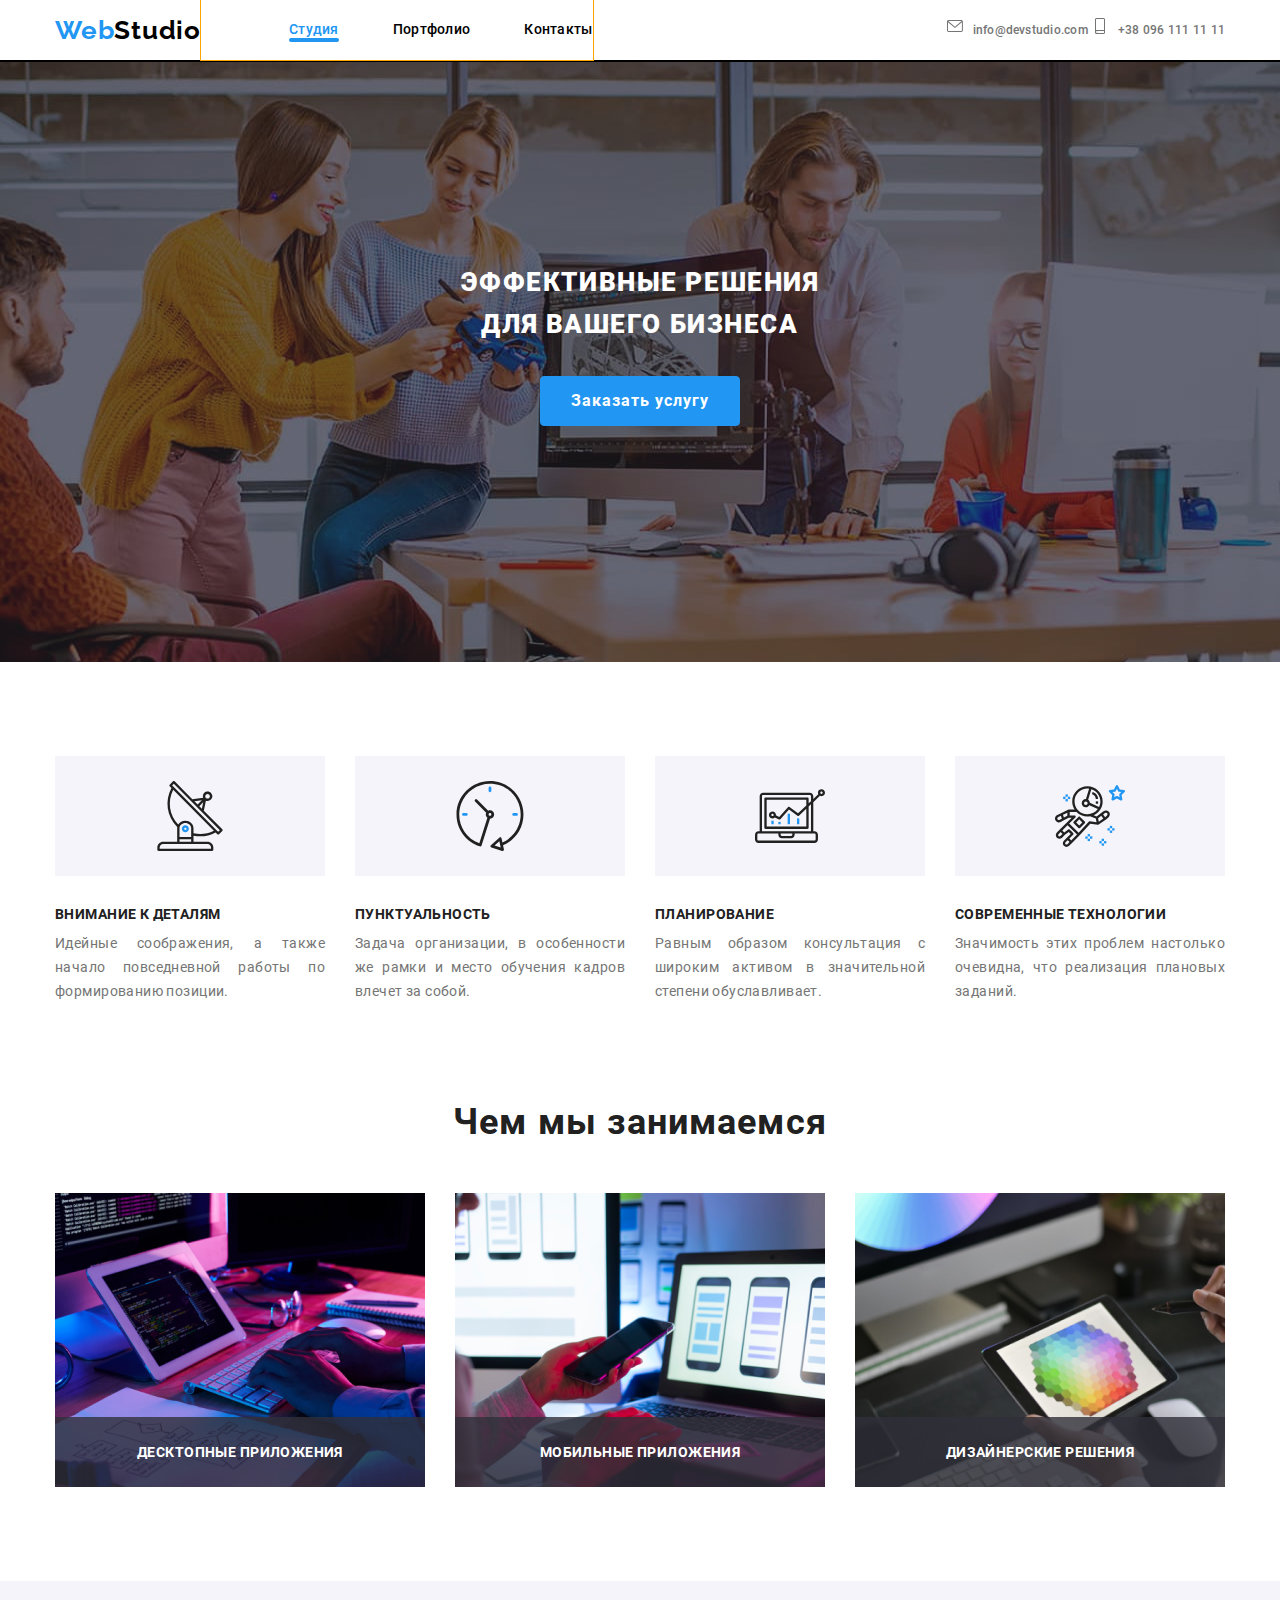
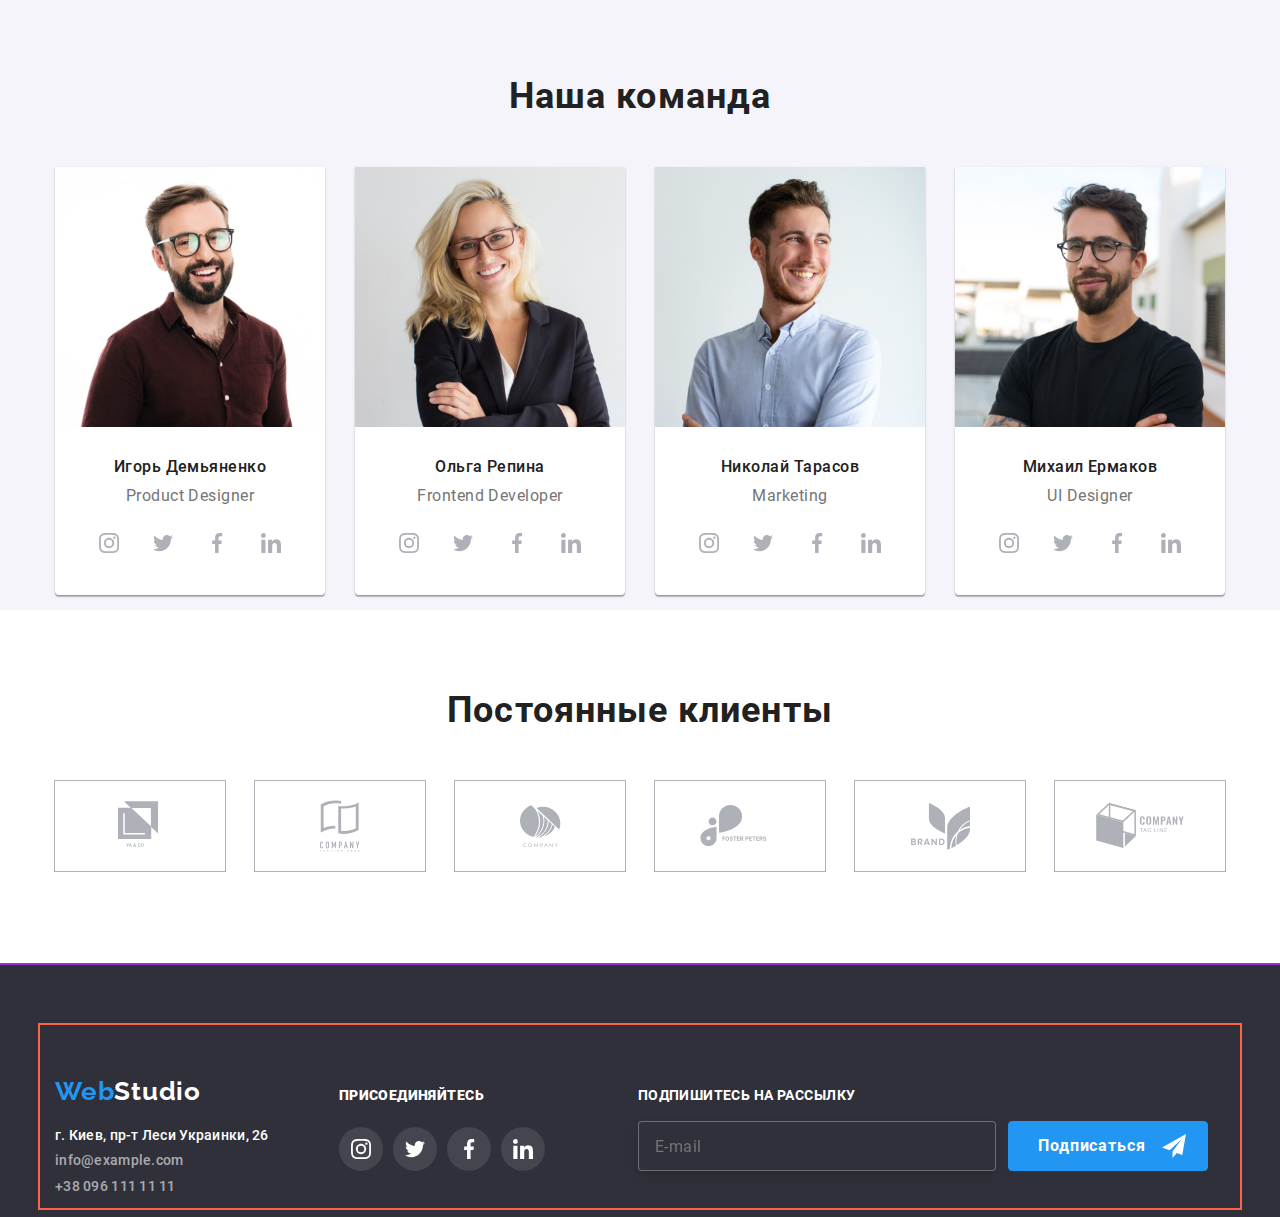
==== commit 721068a4: "upd" ====
--- a/index.html
+++ b/index.html
@@ -200,7 +200,7 @@
                                                 ./img/team/tablet/pd@2x.jpg 2x" media="(min-width: 768px)" />
                                 <source srcset="./img/team/mobile/pd.jpg 1x,
                                                 ./img/team/mobile/pd@2x.jpg 2x" media="(min-width: 480px)" />
-                                <img class="team-img" src="./images/team/desktop/pd.jpg" alt="Фото Игоря Демьяненко" />
+                                <img class="team-img" src="./img/team/desktop/pd.jpg" alt="Фото Игоря Демьяненко" />
                             </picture>
 
                             <p class="team-name">Игорь Демьяненко</p>
--- a/css/main.min.css
+++ b/css/main.min.css
@@ -1,2 +1,2 @@
-/*! modern-normalize v1.0.0 | MIT License | https://github.com/sindresorhus/modern-normalize */*,*::before,*::after{-webkit-box-sizing:border-box;box-sizing:border-box}:root{-moz-tab-size:4;-o-tab-size:4;tab-size:4}html{line-height:1.15;-webkit-text-size-adjust:100%}body{margin:0}body{font-family:system-ui,-apple-system,"Segoe UI",Roboto,Helvetica,Arial,sans-serif,"Apple Color Emoji","Segoe UI Emoji"}hr{height:0;color:inherit}abbr[title]{-webkit-text-decoration:underline dotted;text-decoration:underline dotted}b,strong{font-weight:bolder}code,kbd,samp,pre{font-family:ui-monospace, SFMono-Regular, Consolas, 'Liberation Mono', Menlo, monospace;font-size:1em}small{font-size:80%}sub,sup{font-size:75%;line-height:0;position:relative;vertical-align:baseline}sub{bottom:-0.25em}sup{top:-0.5em}table{text-indent:0;border-color:inherit}button,input,optgroup,select,textarea{font-family:inherit;font-size:100%;line-height:1.15;margin:0}button,select{text-transform:none}button,[type='button'],[type='reset'],[type='submit']{-webkit-appearance:button}::-moz-focus-inner{border-style:none;padding:0}:-moz-focusring{outline:1px dotted ButtonText}:-moz-ui-invalid{box-shadow:none}legend{padding:0}progress{vertical-align:baseline}::-webkit-inner-spin-button,::-webkit-outer-spin-button{height:auto}[type='search']{-webkit-appearance:textfield;outline-offset:-2px}::-webkit-search-decoration{-webkit-appearance:none}::-webkit-file-upload-button{-webkit-appearance:button;font:inherit}summary{display:list-item}@font-face{font-family:'Roboto';font-style:normal;font-weight:400;src:url("../fonts/roboto/roboto-v20-latin_cyrillic-regular.eot");src:local("Roboto"),local("Roboto-Regular"),url("../fonts/roboto/roboto-v20-latin_cyrillic-regular.eot?#iefix") format("embedded-opentype"),url("../fonts/roboto/roboto-v20-latin_cyrillic-regular.woff2") format("woff2"),url("../fonts/roboto/roboto-v20-latin_cyrillic-regular.woff") format("woff"),url("../fonts/roboto/roboto-v20-latin_cyrillic-regular.ttf") format("truetype"),url("../fonts/roboto/roboto-v20-latin_cyrillic-regular.svg#Roboto") format("svg")}@font-face{font-family:'Roboto';font-style:normal;font-weight:500;src:url("../fonts/roboto/roboto-v20-latin_cyrillic-500.eot");src:local("Roboto Medium"),local("Roboto-Medium"),url("../fonts/roboto/roboto-v20-latin_cyrillic-500.eot?#iefix") format("embedded-opentype"),url("../fonts/roboto/roboto-v20-latin_cyrillic-500.woff2") format("woff2"),url("../fonts/roboto/roboto-v20-latin_cyrillic-500.woff") format("woff"),url("../fonts/roboto/roboto-v20-latin_cyrillic-500.ttf") format("truetype"),url("../fonts/roboto/roboto-v20-latin_cyrillic-500.svg#Roboto") format("svg")}@font-face{font-family:'Roboto';font-style:normal;font-weight:700;src:url("../fonts/roboto/roboto-v20-latin_cyrillic-700.eot");src:local("Roboto Bold"),local("Roboto-Bold"),url("../fonts/roboto/roboto-v20-latin_cyrillic-700.eot?#iefix") format("embedded-opentype"),url("../fonts/roboto/roboto-v20-latin_cyrillic-700.woff2") format("woff2"),url("../fonts/roboto/roboto-v20-latin_cyrillic-700.woff") format("woff"),url("../fonts/roboto/roboto-v20-latin_cyrillic-700.ttf") format("truetype"),url("../fonts/roboto/roboto-v20-latin_cyrillic-700.svg#Roboto") format("svg")}@font-face{font-family:'Roboto';font-style:normal;font-weight:900;src:url("../fonts/roboto/roboto-v20-latin_cyrillic-900.eot");src:local("Roboto Black"),local("Roboto-Black"),url("../fonts/roboto/roboto-v20-latin_cyrillic-900.eot?#iefix") format("embedded-opentype"),url("../fonts/roboto/roboto-v20-latin_cyrillic-900.woff2") format("woff2"),url("../fonts/roboto/roboto-v20-latin_cyrillic-900.woff") format("woff"),url("../fonts/roboto/roboto-v20-latin_cyrillic-900.ttf") format("truetype"),url("../fonts/roboto/roboto-v20-latin_cyrillic-900.svg#Roboto") format("svg")}@font-face{font-family:'Raleway';font-style:normal;font-weight:400;src:url("../fonts/raleway/raleway-v18-latin_cyrillic-regular.eot");src:local(""),url("../fonts/raleway/raleway-v18-latin_cyrillic-regular.eot?#iefix") format("embedded-opentype"),url("../fonts/raleway/raleway-v18-latin_cyrillic-regular.woff2") format("woff2"),url("../fonts/raleway/raleway-v18-latin_cyrillic-regular.woff") format("woff"),url("../fonts/raleway/raleway-v18-latin_cyrillic-regular.ttf") format("truetype"),url("../fonts/raleway/raleway-v18-latin_cyrillic-regular.svg#Raleway") format("svg")}@font-face{font-family:'Raleway';font-style:normal;font-weight:700;src:url("../fonts/raleway/raleway-v18-latin_cyrillic-700.eot");src:local(""),url("../fonts/raleway/raleway-v18-latin_cyrillic-700.eot?#iefix") format("embedded-opentype"),url("../fonts/raleway/raleway-v18-latin_cyrillic-700.woff2") format("woff2"),url("../fonts/raleway/raleway-v18-latin_cyrillic-700.woff") format("woff"),url("../fonts/raleway/raleway-v18-latin_cyrillic-700.ttf") format("truetype"),url("../fonts/raleway/raleway-v18-latin_cyrillic-700.svg#Raleway") format("svg")}html{-webkit-box-sizing:border-box;box-sizing:border-box}*,*::before,*::after{-webkit-box-sizing:inherit;box-sizing:inherit}body{margin:0;font-family:"Roboto",sans-serif;font-style:normal}img{display:block;max-width:100%;height:auto}.a-link{display:block;text-decoration:none}.feautures-item,.revews-set{padding:0;margin:0;list-style:none}.container{padding-left:15px;padding-right:15px;margin-left:auto;margin-right:auto;list-style:none}@media (min-width: 480px){.container{width:480px;outline:2px solid sienna}}@media (min-width: 768px){.container{width:768px;outline:2px solid blue}}@media (min-width: 1200px){.container{width:1200px;outline:2px solid green}}.center-container{display:-webkit-box;display:-ms-flexbox;display:flex;list-style:none;-webkit-box-pack:justify;-ms-flex-pack:justify;justify-content:space-between}.section{padding-top:94px}section.title{margin-top:0;margin-bottom:24px}.page-header{border-bottom:2px solid black;position:relative}.page-header .nav{display:-webkit-box;display:-ms-flexbox;display:flex;-webkit-box-align:center;-ms-flex-align:center;align-items:center;-webkit-box-pack:justify;-ms-flex-pack:justify;justify-content:space-between;min-height:60px}.button-menu{display:-webkit-inline-box;display:-ms-inline-flexbox;display:inline-flex;margin:0;padding:0;border:none;height:60px;-webkit-box-align:center;-ms-flex-align:center;align-items:center;-webkit-box-pack:justify;-ms-flex-pack:justify;justify-content:space-between;background-color:transparent}@media (min-width: 768px){.button-menu{display:none}}.button-menu .icon-close{display:none}.button-menu.is-open .icon-close{display:block}.button-menu.is-open .icon-menu{display:none}.button-menu:hover .icon-close{fill:#2196F3}.button-menu:hover .icon-menu{fill:#2196F3}.menu-container{padding:0px;background-color:#fff;text-align:center;font-size:18px}.menu-container.is-open{display:block}@media (min-width: 768px){.menu-container.is-open{display:-webkit-inline-box;display:-ms-inline-flexbox;display:inline-flex;-webkit-box-pack:justify;-ms-flex-pack:justify;justify-content:space-between}}@media (max-width: 767px){.menu-container{display:none;height:393px;position:absolute;top:100%;left:0;width:100%}}@media (min-width: 768px){.menu-container{display:-webkit-inline-box;display:-ms-inline-flexbox;display:inline-flex;-webkit-box-pack:justify;-ms-flex-pack:justify;justify-content:space-between;-webkit-box-flex:2;-ms-flex-positive:2;flex-grow:2}}.navigation{outline:1px solid orange}.contacts{outline:1px solid ci;color:#757575}.webstudio{display:-webkit-inline-box;display:-ms-inline-flexbox;display:inline-flex;font-family:Raleway;font-weight:700;font-style:normal;font-size:26px;line-height:1.192;letter-spacing:0.03em;text-decoration:none;-webkit-box-align:center;-ms-flex-align:center;align-items:center}.webstudio-header{color:#000}@media (min-width: 768px){.site-nav .item{display:-webkit-inline-box;display:-ms-inline-flexbox;display:inline-flex;-webkit-box-align:baseline;-ms-flex-align:baseline;align-items:baseline;margin-left:88px;font-size:14px}.site-nav .item:not(:last-child){margin-right:50px}}@media (max-width: 767px){.site-nav .item:first-child{padding-top:60px}.site-nav .item{display:-webkit-box;display:-ms-flexbox;display:flex;-webkit-box-pack:center;-ms-flex-pack:center;justify-content:center;padding-bottom:40px}}.auth-nav{margin-left:auto}@media (min-width: 768px){.auth-nav .item{display:block;text-align:left;font-size:12px}}@media (min-width: 1200px){.auth-nav .item{display:-webkit-inline-box;display:-ms-inline-flexbox;display:inline-flex;-webkit-box-align:baseline;-ms-flex-align:baseline;align-items:baseline}}@media (max-width: 767px){.auth-nav .item:first-child{padding-top:20px;font-size:18px}.auth-nav .item{display:-webkit-box;display:-ms-flexbox;display:flex;-webkit-box-pack:center;-ms-flex-pack:center;justify-content:center;padding-bottom:16px}}.auth-nav .link{font-style:normal;font-weight:500;line-height:1.17166;letter-spacing:0.02em;color:inherit;text-decoration:none}.link{display:block;padding-top:0px;font-weight:500;font-style:normal;line-height:1.17166;letter-spacing:0.02em;text-decoration:none;color:inherit}.link:hover,.link:focus{color:#2196F3}.link.current{color:#2196F3}.link.current::after{content:"";display:block;height:4px;background:#2196F3;border-radius:2px;margin-left:auto;margin-right:auto}.accent{color:#2196F3}.auth-icon-svg{width:16px;height:16px;fill:currentColor;margin-right:10px}.item .link{display:block;-webkit-box-align:center;-ms-flex-align:center;align-items:center;-webkit-box-pack:center;-ms-flex-pack:center;justify-content:center}.site-nav .item+.item{margin-left:0px}.footer-main{padding-left:15px;padding-right:15px;margin-left:auto;margin-right:auto;outline:2px solid darkorchid;padding-top:60px;padding-bottom:0;background-color:#2F303A}@media (min-width: 1200px){.footer-main{height:252px;margin-top:94px}}@media (max-width: 767px){.footer-main{height:603px;margin-top:45px}}.container-footer{margin-left:auto;margin-right:auto;outline:2px solid tomato;padding:0 15px;display:-webkit-box;display:-ms-flexbox;display:flex}@media (max-width: 767px){.container-footer{-ms-flex-wrap:wrap;flex-wrap:wrap;-webkit-box-pack:space-evenly;-ms-flex-pack:space-evenly;justify-content:space-evenly;text-align:center}}@media (min-width: 1200px){.container-footer{width:1200px;-webkit-box-align:baseline;-ms-flex-align:baseline;align-items:baseline}}.footer-link{font-style:normal;color:rgba(255,255,255,0.6);font-weight:400;font-size:14px;line-height:1.71;letter-spacing:0.03em;list-style:none;padding-left:0;margin-top:20px}.link.footer-adress{color:#fff}.footer-margin{margin-bottom:9px}.webstudio-footer{color:#fff}.join{color:#fff;width:206px;height:86px;font-style:normal;font-weight:bold;font-size:14px;line-height:1.43;letter-spacing:0.03em;text-decoration:none}@media (min-width: 1200px){.join{margin-left:70px}}@media (min-width: 480px){.join{margin-bottom:60px}}.container-join{display:-webkit-box;display:-ms-flexbox;display:flex;list-style:none;padding:0;margin-top:22px;margin-bottom:0;margin-left:auto;margin-right:auto;-webkit-box-pack:justify;-ms-flex-pack:justify;justify-content:space-between}.subscribe{color:#fff;padding:0;text-transform:uppercase;font-style:normal;font-weight:bold;font-size:14px;line-height:1.43;letter-spacing:0.03em;text-decoration:none}@media (min-width: 1200px){.subscribe{position:relative;margin-left:93px;width:570px;height:86px}}@media (max-width: 767px){.subscribe{width:450px;-webkit-box-align:center;-ms-flex-align:center;align-items:center}}.btn-subscribe{font-family:inherit;color:#fff;border-radius:4px;border-color:#2196F3;background-color:#2196F3;font-style:normal;font-weight:700;font-size:16px;line-height:1.87;letter-spacing:0.06em;width:200px;height:50px;border:1px solid #2196F3;margin-top:0;margin-left:0;-webkit-box-align:center;-ms-flex-align:center;align-items:center;padding-left:29px;padding-right:28px;background-image:url(../img/send.svg);background-size:24px 24px;background-position:88%;background-repeat:no-repeat}@media (min-width: 1200px){.btn-subscribe{display:-webkit-box;display:-ms-flexbox;display:flex;position:absolute;top:36px;right:0}}.in-subscribe{font-style:normal;font-weight:normal;font-size:16px;line-height:1.25;-webkit-box-align:center;-ms-flex-align:center;align-items:center;letter-spacing:0.03em;color:rgba(255,255,255,0.6);background-color:#2F303A;width:358px;height:50px;border:1px solid rgba(255,255,255,0.3);-webkit-box-sizing:border-box;box-sizing:border-box;-webkit-filter:drop-shadow(0px 4px 4px rgba(0,0,0,0.15));filter:drop-shadow(0px 4px 4px rgba(0,0,0,0.15));border-radius:4px}@media (min-width: 1200px){.in-subscribe{display:-webkit-box;display:-ms-flexbox;display:flex;position:absolute;top:36px;left:0;padding-left:16px}}@media (max-width: 767px){.in-subscribe{margin-top:20px;margin-bottom:20px}}.effect-solving{text-align:center;min-height:600px;margin-left:auto;margin-right:auto;background-color:#2F303A;background-size:cover;background-position:center;padding-top:200px}@media screen and (max-width: 767px){.effect-solving{background-image:-webkit-gradient(linear, left top, right top, from(rgba(47,48,58,0.4)), to(rgba(47,48,58,0.4))),url("/img/hero/mobile/img-hero.jpg");background-image:linear-gradient(to right, rgba(47,48,58,0.4), rgba(47,48,58,0.4)),url("/img/hero/mobile/img-hero.jpg")}}@media screen and (max-width: 767px) and (min-device-pixel-ratio: 2), screen and (max-width: 767px) and (-webkit-min-device-pixel-ratio: 2), screen and (max-width: 767px) and (min-resolution: 192dpi), screen and (max-width: 767px) and (min-resolution: 2dppx){.effect-solving{background-image:-webkit-gradient(linear, left top, right top, from(rgba(47,48,58,0.4)), to(rgba(47,48,58,0.4))),url("/img/hero/mobile/img-hero@2x.jpg");background-image:linear-gradient(to right, rgba(47,48,58,0.4), rgba(47,48,58,0.4)),url("/img/hero/mobile/img-hero@2x.jpg")}}@media screen and (min-width: 768px){.effect-solving{height:600px;background-image:-webkit-gradient(linear, left top, right top, from(rgba(47,48,58,0.4)), to(rgba(47,48,58,0.4))),url("/img/hero/tablet/img-hero.jpg");background-image:linear-gradient(to right, rgba(47,48,58,0.4), rgba(47,48,58,0.4)),url("/img/hero/tablet/img-hero.jpg")}}@media screen and (min-width: 768px) and (min-device-pixel-ratio: 2), screen and (min-width: 768px) and (-webkit-min-device-pixel-ratio: 2), screen and (min-width: 768px) and (min-resolution: 192dpi), screen and (min-width: 768px) and (min-resolution: 2dppx){.effect-solving{background-image:-webkit-gradient(linear, left top, right top, from(rgba(47,48,58,0.4)), to(rgba(47,48,58,0.4))),url("/img/hero/tablet/img-hero@2x.jpg");background-image:linear-gradient(to right, rgba(47,48,58,0.4), rgba(47,48,58,0.4)),url("/img/hero/tablet/img-hero@2x.jpg")}}@media screen and (min-width: 1200px){.effect-solving{background-image:-webkit-gradient(linear, left top, right top, from(rgba(47,48,58,0.4)), to(rgba(47,48,58,0.4))),url("/img/hero/desktop/img-hero.jpg");background-image:linear-gradient(to right, rgba(47,48,58,0.4), rgba(47,48,58,0.4)),url("/img/hero/desktop/img-hero.jpg")}}@media screen and (min-width: 1200px) and (min-device-pixel-ratio: 2), screen and (min-width: 1200px) and (-webkit-min-device-pixel-ratio: 2), screen and (min-width: 1200px) and (min-resolution: 192dpi), screen and (min-width: 1200px) and (min-resolution: 2dppx){.effect-solving{background-image:-webkit-gradient(linear, left top, right top, from(rgba(47,48,58,0.4)), to(rgba(47,48,58,0.4))),url("/img/hero/desktop/Img-hero@2x.jpg");background-image:linear-gradient(to right, rgba(47,48,58,0.4), rgba(47,48,58,0.4)),url("/img/hero/desktop/Img-hero@2x.jpg")}}.title-h1{font-weight:900;letter-spacing:0.06em;text-transform:uppercase;color:#fff;margin:0 auto;margin-top:0}@media (min-width: 1200px){.title-h1{width:696px;font-size:44px;line-height:1.364}}@media (max-width: 767px){.title-h1{width:360px;font-size:26px;line-height:1.615}}.btn{font-family:inherit;color:#fff;border-radius:4px;border-color:#2196F3;background-color:#2196F3;font-style:normal;font-weight:700;font-size:16px;line-height:1.87;letter-spacing:0.06em;margin-top:30px;width:200px;height:50px;border:1px solid #2196F3}.backdrop{top:0;left:0;width:100%;height:100%;background-color:rgba(0,0,0,0.5);opacity:1;visibility:visible;-webkit-transition:opacity 250ms cubic-bezier(0.4, 0, 0.2, 1),visibility 250ms cubic-bezier(0.4, 0, 0.2, 1);transition:opacity 250ms cubic-bezier(0.4, 0, 0.2, 1),visibility 250ms cubic-bezier(0.4, 0, 0.2, 1)}@media (min-width: 1200px){.backdrop{position:fixed}}@media (max-width: 767px){.backdrop{padding-top:94px;padding-bottom:94px;padding-right:15px;padding-right:15px}}.backdrop.is-hidden{visibility:hidden;opacity:0;pointer-events:none}.modal{position:relative;top:50%;left:50%;width:528px;height:581px;background-color:#fff;border-radius:4px;-webkit-transform:translate(-50%, -50%) scale(1);transform:translate(-50%, -50%) scale(1)}.btn-close{display:inline-block;position:absolute;top:8px;right:8px;width:30px;height:30px;background-image:url(../img/modal-form/close1.svg);border:none;background-color:#fff}.btn-close:hover,.btn-close:focus{background-image:url(../img/modal-form/close2.svg)}.modal-font{padding-top:40px;font-style:normal;font-weight:bold;font-size:20px;line-height:23px;text-align:center;letter-spacing:0.03em}.form-style-input{position:relative}.form-icon{position:absolute;top:50%;left:56px;-webkit-transform:translateY(-50%);transform:translateY(-50%);display:inline-block;width:18px;height:18px}.form-input{display:-webkit-box;display:-ms-flexbox;display:flex;-webkit-box-align:center;-ms-flex-align:center;align-items:center;margin-left:41px;margin-top:30px;width:448px;height:40px;border:1px solid rgba(33,33,33,0.2);-webkit-box-sizing:border-box;box-sizing:border-box;border-radius:4px;font-style:normal;font-weight:normal;font-size:14px;line-height:16px;letter-spacing:0.01em;padding:0;color:#000;padding-left:42px}.form-input:focus,.form-input:hover{outline:none;border-color:#2196F3}.form-input:focus ~ .form-icon,.form-input:hover ~ .form-icon{fill:#2196F3}.form-label{position:absolute;-webkit-transform:translateY(-40px);transform:translateY(-40px);top:50%;left:41px;font-style:normal;font-weight:normal;font-size:12px;line-height:1.167;letter-spacing:0.01em;color:#757575}.checkbox{-webkid-appearance:none;-moz-appearance:none;-webkit-appearance:none;appearance:none;position:absolute;top:0}.checkbox-label{position:relative;display:inline-block;font-style:normal;font-weight:normal;font-size:14px;line-height:1.714;letter-spacing:0.03em;padding:0;top:20px;text-align:center;color:#757575}.checkbox-icon{display:inline-block;vertical-align:middle;margin-right:5px;background-repeat:no-repeat;width:16px;height:15px;padding:0px;background-image:url(../img/modal-form/check1.svg)}.checkbox:checked+.checkbox-icon{background-image:url(../img/modal-form/check2.svg)}.form-link{display:inline-block;padding:0px;margin:0px;margin-top:20px;font-style:normal;font-weight:normal;font-size:14px;line-height:1.714;letter-spacing:0.03em;color:#2196F3;padding:0px;margin:0px}.label-check{font-style:normal;font-weight:normal;font-size:14px;line-height:24px;line-height:1.714;letter-spacing:0.03em;color:#757575}.btn-send{font-family:inherit;color:#fff;border-radius:4px;border-color:#2196F3;background-color:#2196F3;font-style:normal;font-weight:700;font-size:16px;line-height:1.87;letter-spacing:0.06em;margin-top:50px;width:200px;height:50px;border:1px solid #2196F3}.btn-send:hover,.btn-send:focus{-webkit-box-shadow:0px 4px 4px rgba(0,0,0,0.15);box-shadow:0px 4px 4px rgba(0,0,0,0.15)}.textarea-form{height:120px;width:448px;resize:none;display:-webkit-box;display:-ms-flexbox;display:flex;margin-left:41px;margin-top:30px;border:1px solid rgba(33,33,33,0.2);-webkit-box-sizing:border-box;box-sizing:border-box;border-radius:4px;font-style:normal;font-weight:normal;font-size:14px;line-height:16px;letter-spacing:0.01em;color:#000;padding-left:16px;padding-top:12px}.team-icon-link{display:-webkit-box;display:-ms-flexbox;display:flex;-webkit-box-pack:center;-ms-flex-pack:center;justify-content:center;-webkit-box-align:center;-ms-flex-align:center;align-items:center;width:44px;height:44px;background-color:#fff;border-radius:50%}.team-icon-link:hover,.team-icon-link:focus{background-color:#2196F3}.team-icon-link:hover .team-icon-svg,.team-icon-link:focus .team-icon-svg{fill:#fff}.join-icon-link{display:-webkit-box;display:-ms-flexbox;display:flex;-webkit-box-pack:center;-ms-flex-pack:center;justify-content:center;-webkit-box-align:center;-ms-flex-align:center;align-items:center;width:44px;height:44px;background-color:rgba(255,255,255,0.1);border-radius:50%}.join-icon-link:hover,.join-icon-link:focus{background-color:#2196F3}.join-icon-link:hover .team-icon-svg,.join-icon-link:focus .team-icon-svg{fill:#fff}.team-icon-svg{width:20px;height:20px;fill:#AFB1B8}.join-icon-svg{width:20px;height:20px;fill:#fff}.p-advantages{font-style:normal;font-weight:normal;font-size:14px;line-height:1.71;letter-spacing:0.03em;color:#757575;height:75px;margin:0;margin-top:10px;text-align:justify}.title-h3{font-weight:bold;font-size:14px;line-height:16px;letter-spacing:0.03em;text-transform:uppercase;color:#212121;margin:0;padding:0}.icon1::before{background-image:url(../img/advantages-icon1.svg)}.icon2::before{background-image:url(../img/advantages-icon2.svg)}.icon3::before{background-image:url(../img/advantages-icon3.svg)}.icon4::before{background-image:url(../img/advantages-icon4.svg)}@media (min-width: 768px){.features-set{display:-webkit-box;display:-ms-flexbox;display:flex;-ms-flex-wrap:wrap;flex-wrap:wrap;margin:-5px}}@media (min-width: 1200px){.features-set{margin:-15px}}.icon-advantages{padding:0;margin-top:0;margin-bottom:0;color:#fff;font-size:32px}@media screen and (min-width: 768px){.icon-advantages{-ms-flex-preferred-size:calc((100% - 4 * 5px)/2);flex-basis:calc((100% - 4 * 5px)/2);margin:5px}}@media screen and (min-width: 1200px){.icon-advantages{-ms-flex-preferred-size:calc((100% - 8* 15px)/4);flex-basis:calc((100% - 8* 15px)/4);margin:15px}}@media screen and (max-width: 737px){.icon-advantages:not(:last-child){margin-bottom:30px}}.icon-advantages::before{content:"";display:block;margin-bottom:30px;height:120px;background-repeat:no-repeat;background-position:center;background-color:#F5F4FA}@media screen and (max-width: 1200px){.whatarewedoing{display:none}}.title-h2{font-weight:bold;font-size:36px;line-height:1.167;text-align:center;letter-spacing:0.03em;color:#212121;margin:0px 0px 50px 0px}.title-img{position:absolute;display:-webkit-box;display:-ms-flexbox;display:flex;width:370px;height:70px;background-color:rgba(47,48,58,0.8);margin:0px;padding:0px;bottom:0px;text-align:center;font-weight:bold;font-size:14px;line-height:1.143;letter-spacing:0.03em;text-transform:uppercase;color:#fff}.team-section{background-color:#F5F4FA;margin-top:94px;margin-bottom:0;padding-top:94px;text-align:center}@media (min-width: 480px){.team-img{height:460px;width:450px}}@media (min-width: 768px){.team-img{height:374px;width:354px}}@media (min-width: 1200px){.team-img{width:270px;height:260px}}@media (min-width: 768px){.team-set{display:-webkit-box;display:-ms-flexbox;display:flex;-ms-flex-wrap:wrap;flex-wrap:wrap;margin:-5px}}@media (min-width: 1200px){.team-set{margin:-15px}}.team-li{background-color:white;-webkit-box-shadow:0px 1px 3px rgba(0,0,0,0.12),0px 1px 1px rgba(0,0,0,0.14),0px 2px 1px rgba(0,0,0,0.2);box-shadow:0px 1px 3px rgba(0,0,0,0.12),0px 1px 1px rgba(0,0,0,0.14),0px 2px 1px rgba(0,0,0,0.2);border-radius:0px 0px 4px 4px}@media (min-width: 480px){.team-li{height:622px;width:450px}}@media (min-width: 768px){.team-li{height:536px;width:354px;-ms-flex-preferred-size:calc((100% - 4 * 5px)/2);flex-basis:calc((100% - 4 * 5px)/2);margin:5px}}@media (min-width: 1200px){.team-li{height:428px;width:270px;-ms-flex-preferred-size:calc((100% - 8* 15px)/4);flex-basis:calc((100% - 8* 15px)/4);margin:15px}}@media (max-width: 767px){.team-li:not(:last-child){margin-bottom:30px}}.team-name{margin:30px 0 0 0;padding:0;font-weight:500;font-size:16px;line-height:1.188;letter-spacing:0.03em;color:#212121}.p-position{margin:10px 0 16px 0;padding:0;font-style:normal;font-weight:400;font-size:16px;line-height:1.188;letter-spacing:0.03em;color:#757575}.container-social-network{-webkit-box-pack:justify;-ms-flex-pack:justify;justify-content:space-between;padding:0}@media (min-width: 480px){.container-social-network{width:450px;outline:2px solid tomato}}@media (min-width: 768px){.container-social-network{width:354px;outline:2px solid blue}}@media (min-width: 1200px){.container-social-network{width:270px;outline:2px solid yellow}}.center-network{display:-webkit-box;display:-ms-flexbox;display:flex;list-style:none}@media (min-width: 480px){.center-network{padding:0px 122px 0px 122px}}@media (min-width: 768px){.center-network{padding:0px 74px 0px 74px}}@media (min-width: 1200px){.center-network{padding:0px 32px 0px 32px}}.a-link:hover .hover::before{-webkit-transform:translateY(0);transform:translateY(0)}@media (min-width: 480px){.client-section{display:-webkit-box;display:-ms-flexbox;display:flex;-ms-flex-wrap:wrap;flex-wrap:wrap;margin:-5px}}@media (max-width: 767px){.client-section{display:-webkit-box;display:-ms-flexbox;display:flex;-ms-flex-wrap:wrap;flex-wrap:wrap;margin:-5px}}@media (min-width: 768px){.client-section{display:-webkit-box;display:-ms-flexbox;display:flex;-ms-flex-wrap:wrap;flex-wrap:wrap;margin:-15px}}@media (min-width: 1200px){.client-section{margin:-15px}}@media (min-width: 768px){.item-client{-ms-flex-preferred-size:calc((100% - 6 * 15px)/3);flex-basis:calc((100% - 6 * 15px)/3);margin:15px}}@media (min-width: 1200px){.item-client{-ms-flex-preferred-size:calc((100% - 12* 15px)/6);flex-basis:calc((100% - 12* 15px)/6);margin:15px}}@media (max-width: 767px){.item-client{-ms-flex-preferred-size:calc((100% - 4 * 10px)/2);flex-basis:calc((100% - 4 * 10px)/2);margin:10px}.item-client:not(:last-child){margin-bottom:30px}}.client-icon-link{display:-webkit-box;display:-ms-flexbox;display:flex;-webkit-box-pack:center;-ms-flex-pack:center;justify-content:center;-webkit-box-align:center;-ms-flex-align:center;align-items:center;height:90px;outline:1px solid #AFB1B8;margin-bottom:0px;margin-top:0px}@media (min-width: 480px){.client-icon-link{width:210px}}@media (min-width: 768px){.client-icon-link{width:226px}}@media (min-width: 1200px){.client-icon-link{width:170px}}.client-icon-link:hover,.client-icon-link:focus{outline:1px solid #2196F3}.client-icon-svg{fill:#AFB1B8}.client-icon-link:hover .client-icon-svg,.client-icon-link:focus .client-icon-svg{fill:#2196F3}.portfolio-header{border:none;background-color:#ECECEC;color:#ECECEC;height:1px;margin:0px}.portfolio-type{font-weight:400;font-size:16px;line-height:1.87;letter-spacing:0.03em;color:#757575;margin-top:0}.portfolio-name{font-weight:bold;font-size:18px;line-height:2;letter-spacing:0.06em;color:#212121;margin-bottom:4px}.btn-portfolio{font-family:inherit;color:#000;background-color:#F5F4FA;border-color:#F5F4FA;font-style:normal;font-weight:500;font-size:16px;line-height:1.625;letter-spacing:0.03em;text-decoration:none;border:1px solid #F5F4FA;border-radius:4px;padding:6px 22px}.btn-portfolio:hover,.btn-portfolio:active{border-color:#2196F3;background-color:#2196F3;color:#fff}.btn-accent{font-family:inherit;color:#fff;background-color:#2196F3;border-color:#2196F3;font-style:normal;font-weight:500;font-size:16px;line-height:1.625;letter-spacing:0.03em;border:1px solid #2196F3;border-radius:4px;padding:6px 22px;text-decoration:none}.btn-container{padding-top:100px;padding-left:280px}.btn-container .item+.item{margin-left:8px}.container-flex{margin-left:auto;margin-right:auto;width:1200px;padding:0 15px}.container-grid{display:-webkit-box;display:-ms-flexbox;display:flex;-ms-flex-wrap:wrap;flex-wrap:wrap;list-style:none;padding:0;-webkit-box-pack:justify;-ms-flex-pack:justify;justify-content:space-between;margin-top:50px;margin-bottom:94px}.flex-element{display:inline-block;width:370px;height:404px;margin-bottom:30px;border:1px solid #EEEEEE}.flex-element:hover{-webkit-box-shadow:0px 2px 4px 0px #757575;box-shadow:0px 2px 4px 0px #757575}.flex-element:nth-child(3n){margin-left:0px}.flex-element:nth-last-child(-n+3){margin-bottom:0px}.flex-text{margin-left:24px;text-decoration:none}.animation{width:370px;height:294px;position:relative;overflow:hidden}.hover::before{display:inline-block;position:absolute;content:"";width:370px;height:294px;background:rgba(33,150,243,0.9);-webkit-transform:translateY(100%);transform:translateY(100%);-webkit-transition:-webkit-transform 250ms cubic-bezier(0.4, 0, 0.2, 1);transition:-webkit-transform 250ms cubic-bezier(0.4, 0, 0.2, 1);transition:transform 250ms cubic-bezier(0.4, 0, 0.2, 1);transition:transform 250ms cubic-bezier(0.4, 0, 0.2, 1), -webkit-transform 250ms cubic-bezier(0.4, 0, 0.2, 1)}.animation-overlay{display:block;position:absolute;top:0;left:0;width:370px;height:294px;color:#fff;font-size:18px;line-height:1.556;letter-spacing:0.03em;padding:15px;-webkit-transform:translateY(100%);transform:translateY(100%);-webkit-transition:-webkit-transform 250ms cubic-bezier(0.4, 0, 0.2, 1);transition:-webkit-transform 250ms cubic-bezier(0.4, 0, 0.2, 1);transition:transform 250ms cubic-bezier(0.4, 0, 0.2, 1);transition:transform 250ms cubic-bezier(0.4, 0, 0.2, 1), -webkit-transform 250ms cubic-bezier(0.4, 0, 0.2, 1)}.a-link:hover .animation-overlay{-webkit-transform:translateY(0);transform:translateY(0)}.site-nav,.auth-nav,.features-set,.team-set,.client-section,.reviews-set{list-style:none;padding:0}@media screen and (max-width: 737px){.reviews{display:none}}.reviews-set{display:-webkit-box;display:-ms-flexbox;display:flex}.reviews-item{text-align:center;padding:40px;color:#fff;font-size:48px;width:33.33333%}@media screen and (min-width: 1200px){.reviews-item{font-size:64px}}.reviews-item:nth-child(1){background-color:#795548}.reviews-item:nth-child(2){background-color:#60708B}.reviews-item:nth-child(3){background-color:#7B1FA2}
+/*! modern-normalize v1.0.0 | MIT License | https://github.com/sindresorhus/modern-normalize */*,*::before,*::after{-webkit-box-sizing:border-box;box-sizing:border-box}:root{-moz-tab-size:4;-o-tab-size:4;tab-size:4}html{line-height:1.15;-webkit-text-size-adjust:100%}body{margin:0}body{font-family:system-ui,-apple-system,"Segoe UI",Roboto,Helvetica,Arial,sans-serif,"Apple Color Emoji","Segoe UI Emoji"}hr{height:0;color:inherit}abbr[title]{-webkit-text-decoration:underline dotted;text-decoration:underline dotted}b,strong{font-weight:bolder}code,kbd,samp,pre{font-family:ui-monospace, SFMono-Regular, Consolas, 'Liberation Mono', Menlo, monospace;font-size:1em}small{font-size:80%}sub,sup{font-size:75%;line-height:0;position:relative;vertical-align:baseline}sub{bottom:-0.25em}sup{top:-0.5em}table{text-indent:0;border-color:inherit}button,input,optgroup,select,textarea{font-family:inherit;font-size:100%;line-height:1.15;margin:0}button,select{text-transform:none}button,[type='button'],[type='reset'],[type='submit']{-webkit-appearance:button}::-moz-focus-inner{border-style:none;padding:0}:-moz-focusring{outline:1px dotted ButtonText}:-moz-ui-invalid{box-shadow:none}legend{padding:0}progress{vertical-align:baseline}::-webkit-inner-spin-button,::-webkit-outer-spin-button{height:auto}[type='search']{-webkit-appearance:textfield;outline-offset:-2px}::-webkit-search-decoration{-webkit-appearance:none}::-webkit-file-upload-button{-webkit-appearance:button;font:inherit}summary{display:list-item}@font-face{font-family:'Roboto';font-style:normal;font-weight:400;src:url("../fonts/roboto/roboto-v20-latin_cyrillic-regular.eot");src:local("Roboto"),local("Roboto-Regular"),url("../fonts/roboto/roboto-v20-latin_cyrillic-regular.eot?#iefix") format("embedded-opentype"),url("../fonts/roboto/roboto-v20-latin_cyrillic-regular.woff2") format("woff2"),url("../fonts/roboto/roboto-v20-latin_cyrillic-regular.woff") format("woff"),url("../fonts/roboto/roboto-v20-latin_cyrillic-regular.ttf") format("truetype"),url("../fonts/roboto/roboto-v20-latin_cyrillic-regular.svg#Roboto") format("svg")}@font-face{font-family:'Roboto';font-style:normal;font-weight:500;src:url("../fonts/roboto/roboto-v20-latin_cyrillic-500.eot");src:local("Roboto Medium"),local("Roboto-Medium"),url("../fonts/roboto/roboto-v20-latin_cyrillic-500.eot?#iefix") format("embedded-opentype"),url("../fonts/roboto/roboto-v20-latin_cyrillic-500.woff2") format("woff2"),url("../fonts/roboto/roboto-v20-latin_cyrillic-500.woff") format("woff"),url("../fonts/roboto/roboto-v20-latin_cyrillic-500.ttf") format("truetype"),url("../fonts/roboto/roboto-v20-latin_cyrillic-500.svg#Roboto") format("svg")}@font-face{font-family:'Roboto';font-style:normal;font-weight:700;src:url("../fonts/roboto/roboto-v20-latin_cyrillic-700.eot");src:local("Roboto Bold"),local("Roboto-Bold"),url("../fonts/roboto/roboto-v20-latin_cyrillic-700.eot?#iefix") format("embedded-opentype"),url("../fonts/roboto/roboto-v20-latin_cyrillic-700.woff2") format("woff2"),url("../fonts/roboto/roboto-v20-latin_cyrillic-700.woff") format("woff"),url("../fonts/roboto/roboto-v20-latin_cyrillic-700.ttf") format("truetype"),url("../fonts/roboto/roboto-v20-latin_cyrillic-700.svg#Roboto") format("svg")}@font-face{font-family:'Roboto';font-style:normal;font-weight:900;src:url("../fonts/roboto/roboto-v20-latin_cyrillic-900.eot");src:local("Roboto Black"),local("Roboto-Black"),url("../fonts/roboto/roboto-v20-latin_cyrillic-900.eot?#iefix") format("embedded-opentype"),url("../fonts/roboto/roboto-v20-latin_cyrillic-900.woff2") format("woff2"),url("../fonts/roboto/roboto-v20-latin_cyrillic-900.woff") format("woff"),url("../fonts/roboto/roboto-v20-latin_cyrillic-900.ttf") format("truetype"),url("../fonts/roboto/roboto-v20-latin_cyrillic-900.svg#Roboto") format("svg")}@font-face{font-family:'Raleway';font-style:normal;font-weight:400;src:url("../fonts/raleway/raleway-v18-latin_cyrillic-regular.eot");src:local(""),url("../fonts/raleway/raleway-v18-latin_cyrillic-regular.eot?#iefix") format("embedded-opentype"),url("../fonts/raleway/raleway-v18-latin_cyrillic-regular.woff2") format("woff2"),url("../fonts/raleway/raleway-v18-latin_cyrillic-regular.woff") format("woff"),url("../fonts/raleway/raleway-v18-latin_cyrillic-regular.ttf") format("truetype"),url("../fonts/raleway/raleway-v18-latin_cyrillic-regular.svg#Raleway") format("svg")}@font-face{font-family:'Raleway';font-style:normal;font-weight:700;src:url("../fonts/raleway/raleway-v18-latin_cyrillic-700.eot");src:local(""),url("../fonts/raleway/raleway-v18-latin_cyrillic-700.eot?#iefix") format("embedded-opentype"),url("../fonts/raleway/raleway-v18-latin_cyrillic-700.woff2") format("woff2"),url("../fonts/raleway/raleway-v18-latin_cyrillic-700.woff") format("woff"),url("../fonts/raleway/raleway-v18-latin_cyrillic-700.ttf") format("truetype"),url("../fonts/raleway/raleway-v18-latin_cyrillic-700.svg#Raleway") format("svg")}html{-webkit-box-sizing:border-box;box-sizing:border-box}*,*::before,*::after{-webkit-box-sizing:inherit;box-sizing:inherit}body{margin:0;font-family:"Roboto",sans-serif;font-style:normal}img{display:block;max-width:100%;height:auto}.a-link{display:block;text-decoration:none}.feautures-item,.revews-set{padding:0;margin:0;list-style:none}.container{padding-left:15px;padding-right:15px;margin-left:auto;margin-right:auto;list-style:none}@media (min-width: 480px){.container{width:480px}}@media (min-width: 768px){.container{width:768px}}@media (min-width: 1200px){.container{width:1200px}}.center-container{display:-webkit-box;display:-ms-flexbox;display:flex;list-style:none;-webkit-box-pack:justify;-ms-flex-pack:justify;justify-content:space-between}.section{padding-top:94px}section.title{margin-top:0;margin-bottom:24px}.page-header{border-bottom:2px solid black;position:relative}.page-header .nav{display:-webkit-box;display:-ms-flexbox;display:flex;-webkit-box-align:center;-ms-flex-align:center;align-items:center;-webkit-box-pack:justify;-ms-flex-pack:justify;justify-content:space-between;min-height:60px}.button-menu{display:-webkit-inline-box;display:-ms-inline-flexbox;display:inline-flex;margin:0;padding:0;border:none;height:60px;-webkit-box-align:center;-ms-flex-align:center;align-items:center;-webkit-box-pack:justify;-ms-flex-pack:justify;justify-content:space-between;background-color:transparent}@media (min-width: 768px){.button-menu{display:none}}.button-menu .icon-close{display:none}.button-menu.is-open .icon-close{display:block}.button-menu.is-open .icon-menu{display:none}.button-menu:hover .icon-close{fill:#2196F3}.button-menu:hover .icon-menu{fill:#2196F3}.menu-container{padding:0px;background-color:#fff;text-align:center;font-size:18px}.menu-container.is-open{display:block}@media (min-width: 768px){.menu-container.is-open{display:-webkit-inline-box;display:-ms-inline-flexbox;display:inline-flex;-webkit-box-pack:justify;-ms-flex-pack:justify;justify-content:space-between}}@media (max-width: 767px){.menu-container{display:none;height:393px;position:absolute;top:100%;left:0;width:100%}}@media (min-width: 768px){.menu-container{display:-webkit-inline-box;display:-ms-inline-flexbox;display:inline-flex;-webkit-box-pack:justify;-ms-flex-pack:justify;justify-content:space-between;-webkit-box-flex:2;-ms-flex-positive:2;flex-grow:2}}.navigation{outline:1px solid orange}.contacts{outline:1px solid ci;color:#757575}.webstudio{display:-webkit-inline-box;display:-ms-inline-flexbox;display:inline-flex;font-family:Raleway;font-weight:700;font-style:normal;font-size:26px;line-height:1.192;letter-spacing:0.03em;text-decoration:none;-webkit-box-align:center;-ms-flex-align:center;align-items:center}.webstudio-header{color:#000}@media (min-width: 768px){.site-nav .item{display:-webkit-inline-box;display:-ms-inline-flexbox;display:inline-flex;-webkit-box-align:baseline;-ms-flex-align:baseline;align-items:baseline;margin-left:88px;font-size:14px}.site-nav .item:not(:last-child){margin-right:50px}}@media (max-width: 767px){.site-nav .item:first-child{padding-top:60px}.site-nav .item{display:-webkit-box;display:-ms-flexbox;display:flex;-webkit-box-pack:center;-ms-flex-pack:center;justify-content:center;padding-bottom:40px}}.auth-nav{margin-left:auto}@media (min-width: 768px){.auth-nav .item{display:block;text-align:left;font-size:12px}}@media (min-width: 1200px){.auth-nav .item{display:-webkit-inline-box;display:-ms-inline-flexbox;display:inline-flex;-webkit-box-align:baseline;-ms-flex-align:baseline;align-items:baseline}}@media (max-width: 767px){.auth-nav .item:first-child{padding-top:20px;font-size:18px}.auth-nav .item{display:-webkit-box;display:-ms-flexbox;display:flex;-webkit-box-pack:center;-ms-flex-pack:center;justify-content:center;padding-bottom:16px}}.auth-nav .link{font-style:normal;font-weight:500;line-height:1.17166;letter-spacing:0.02em;color:inherit;text-decoration:none}.link{display:block;padding-top:0px;font-weight:500;font-style:normal;line-height:1.17166;letter-spacing:0.02em;text-decoration:none;color:inherit}.link:hover,.link:focus{color:#2196F3}.link.current{color:#2196F3}.link.current::after{content:"";display:block;height:4px;background:#2196F3;border-radius:2px;margin-left:auto;margin-right:auto}.accent{color:#2196F3}.auth-icon-svg{width:16px;height:16px;fill:currentColor;margin-right:10px}.item .link{display:block;-webkit-box-align:center;-ms-flex-align:center;align-items:center;-webkit-box-pack:center;-ms-flex-pack:center;justify-content:center}.site-nav .item+.item{margin-left:0px}.footer-main{padding-left:15px;padding-right:15px;margin-left:auto;margin-right:auto;outline:2px solid darkorchid;padding-top:60px;padding-bottom:0;background-color:#2F303A}@media (min-width: 1200px){.footer-main{height:252px;margin-top:94px}}@media (max-width: 767px){.footer-main{height:603px;margin-top:45px}}.container-footer{margin-left:auto;margin-right:auto;outline:2px solid tomato;padding:0 15px;display:-webkit-box;display:-ms-flexbox;display:flex}@media (max-width: 767px){.container-footer{-ms-flex-wrap:wrap;flex-wrap:wrap;-webkit-box-pack:space-evenly;-ms-flex-pack:space-evenly;justify-content:space-evenly;text-align:center}}@media (min-width: 1200px){.container-footer{width:1200px;-webkit-box-align:baseline;-ms-flex-align:baseline;align-items:baseline}}.footer-link{font-style:normal;color:rgba(255,255,255,0.6);font-weight:400;font-size:14px;line-height:1.71;letter-spacing:0.03em;list-style:none;padding-left:0;margin-top:20px}.link.footer-adress{color:#fff}.footer-margin{margin-bottom:9px}.webstudio-footer{color:#fff}.join{color:#fff;width:206px;height:86px;font-style:normal;font-weight:bold;font-size:14px;line-height:1.43;letter-spacing:0.03em;text-decoration:none}@media (min-width: 480px){.join{margin-top:60px}}@media (max-width: 767px){.join{margin-top:0px}}@media (min-width: 1200px){.join{margin-left:70px}}.container-join{display:-webkit-box;display:-ms-flexbox;display:flex;list-style:none;padding:0;margin-top:22px;margin-bottom:0;margin-left:auto;margin-right:auto;-webkit-box-pack:justify;-ms-flex-pack:justify;justify-content:space-between}.subscribe{color:#fff;padding:0;text-transform:uppercase;font-style:normal;font-weight:bold;font-size:14px;line-height:1.43;letter-spacing:0.03em;text-decoration:none}@media (min-width: 1200px){.subscribe{position:relative;margin-left:93px;width:570px;height:86px}}@media (max-width: 767px){.subscribe{width:400px;-webkit-box-align:center;-ms-flex-align:center;align-items:center}}.btn-subscribe{font-family:inherit;color:#fff;border-radius:4px;border-color:#2196F3;background-color:#2196F3;font-style:normal;font-weight:700;font-size:16px;line-height:1.87;letter-spacing:0.06em;width:200px;height:50px;border:1px solid #2196F3;margin-top:0;margin-left:0;-webkit-box-align:center;-ms-flex-align:center;align-items:center;padding-left:29px;padding-right:28px;background-image:url(../img/send.svg);background-size:24px 24px;background-position:88%;background-repeat:no-repeat}@media (min-width: 1200px){.btn-subscribe{display:-webkit-box;display:-ms-flexbox;display:flex;position:absolute;top:36px;right:0}}.in-subscribe{font-style:normal;font-weight:normal;font-size:16px;line-height:1.25;-webkit-box-align:center;-ms-flex-align:center;align-items:center;letter-spacing:0.03em;color:rgba(255,255,255,0.6);background-color:#2F303A;width:358px;height:50px;border:1px solid rgba(255,255,255,0.3);-webkit-box-sizing:border-box;box-sizing:border-box;-webkit-filter:drop-shadow(0px 4px 4px rgba(0,0,0,0.15));filter:drop-shadow(0px 4px 4px rgba(0,0,0,0.15));border-radius:4px}@media (min-width: 1200px){.in-subscribe{display:-webkit-box;display:-ms-flexbox;display:flex;position:absolute;top:36px;left:0;padding-left:16px}}@media (max-width: 767px){.in-subscribe{margin-top:20px;margin-bottom:20px}}.effect-solving{text-align:center;margin-left:auto;margin-right:auto;height:600px;background-position:center}@media screen and (max-width: 767px){.effect-solving{height:400px;padding-top:118px;background-image:-webkit-gradient(linear, left top, right top, from(rgba(47,48,58,0.4)), to(rgba(47,48,58,0.4))),url("../img/hero/mobile/img-hero.jpg");background-image:linear-gradient(to right, rgba(47,48,58,0.4), rgba(47,48,58,0.4)),url("../img/hero/mobile/img-hero.jpg")}}@media screen and (max-width: 767px) and (min-device-pixel-ratio: 2), screen and (max-width: 767px) and (-webkit-min-device-pixel-ratio: 2), screen and (max-width: 767px) and (min-resolution: 192dpi), screen and (max-width: 767px) and (min-resolution: 2dppx){.effect-solving{background-image:-webkit-gradient(linear, left top, right top, from(rgba(47,48,58,0.4)), to(rgba(47,48,58,0.4))),url("../img/hero/mobile/img-hero@2x.jpg");background-image:linear-gradient(to right, rgba(47,48,58,0.4), rgba(47,48,58,0.4)),url("../img/hero/mobile/img-hero@2x.jpg")}}@media screen and (min-width: 768px){.effect-solving{padding-top:118px;background-image:-webkit-gradient(linear, left top, right top, from(rgba(47,48,58,0.4)), to(rgba(47,48,58,0.4))),url("../img/hero/tablet/img-hero.jpg");background-image:linear-gradient(to right, rgba(47,48,58,0.4), rgba(47,48,58,0.4)),url("../img/hero/tablet/img-hero.jpg")}}@media screen and (min-width: 768px) and (min-device-pixel-ratio: 2), screen and (min-width: 768px) and (-webkit-min-device-pixel-ratio: 2), screen and (min-width: 768px) and (min-resolution: 192dpi), screen and (min-width: 768px) and (min-resolution: 2dppx){.effect-solving{background-image:-webkit-gradient(linear, left top, right top, from(rgba(47,48,58,0.4)), to(rgba(47,48,58,0.4))),url("../img/hero/tablet/img-hero@2x.jpg");background-image:linear-gradient(to right, rgba(47,48,58,0.4), rgba(47,48,58,0.4)),url("../img/hero/tablet/img-hero@2x.jpg")}}@media screen and (min-width: 1200px){.effect-solving{background-size:1600px 600px;padding-top:200px;background-image:-webkit-gradient(linear, left top, right top, from(rgba(47,48,58,0.4)), to(rgba(47,48,58,0.4))),url("../img/hero/desktop/img-hero.jpg");background-image:linear-gradient(to right, rgba(47,48,58,0.4), rgba(47,48,58,0.4)),url("../img/hero/desktop/img-hero.jpg")}}@media screen and (min-width: 1200px) and (min-device-pixel-ratio: 2), screen and (min-width: 1200px) and (-webkit-min-device-pixel-ratio: 2), screen and (min-width: 1200px) and (min-resolution: 192dpi), screen and (min-width: 1200px) and (min-resolution: 2dppx){.effect-solving{background-image:-webkit-gradient(linear, left top, right top, from(rgba(47,48,58,0.4)), to(rgba(47,48,58,0.4))),url("../img/hero/desktop/Img-hero@2x.jpg");background-image:linear-gradient(to right, rgba(47,48,58,0.4), rgba(47,48,58,0.4)),url("../img/hero/desktop/Img-hero@2x.jpg")}}.title-h1{text-align:center;font-weight:900;letter-spacing:0.06em;text-transform:uppercase;color:#fff;margin:0 auto;margin-top:0}@media (min-width: 1200px){.title-h1{width:696px;font-size:44px;line-height:1.364}}@media (min-width: 768px){.title-h1{width:360px;font-size:26px;line-height:1.615}}@media (min-width: 480px){.title-h1{width:360px;font-size:26px;line-height:1.615}}.btn{font-family:inherit;color:#fff;border-radius:4px;border-color:#2196F3;background-color:#2196F3;font-style:normal;font-weight:700;font-size:16px;line-height:1.87;letter-spacing:0.06em;margin-top:30px;width:200px;height:50px;border:1px solid #2196F3}.backdrop{position:fixed;top:0;left:0;width:100%;height:100%;background-color:rgba(0,0,0,0.5)}@media (max-width: 767px){.backdrop{padding:15px;overflow-y:scroll}}@media (min-width: 768px){.backdrop{opacity:1;visibility:visible;-webkit-transition:opacity 250ms cubic-bezier(0.4, 0, 0.2, 1),visibility 250ms cubic-bezier(0.4, 0, 0.2, 1);transition:opacity 250ms cubic-bezier(0.4, 0, 0.2, 1),visibility 250ms cubic-bezier(0.4, 0, 0.2, 1)}}@media (max-width: 767px){.backdrop.is-hidden{display:none}}@media (min-width: 768px){.backdrop.is-hidden{opacity:0;pointer-events:none;visibility:hidden}}@media (min-width: 768px){.backdrop.is-hidden .modal{opacity:0;-webkit-transform:translate(-50%, -50%) scale(0.2) rotate(180deg);transform:translate(-50%, -50%) scale(0.2) rotate(180deg)}}.modal{position:relative;width:450px;background-color:#fff;border-radius:4px}@media (min-width: 768px){.modal{position:absolute;top:50%;left:50%;-webkit-transform:translate(-50%, -50%) scale(1);transform:translate(-50%, -50%) scale(1);max-width:450px;height:609px}}@media (min-width: 1200px){.modal{max-width:528px;width:100%;height:581px}}@media screen and (min-width: 768px) and (max-width: 1199px){.modal{max-width:450px;width:100%}}.btn-close{display:inline-block;position:absolute;top:8px;right:8px;width:30px;height:30px;background-image:url(../img/modal-form/close1.svg);border:none;background-color:#fff}.btn-close:hover,.btn-close:focus{background-image:url(../img/modal-form/close2.svg)}.modal-font{padding-top:40px;font-style:normal;font-weight:bold;font-size:20px;line-height:23px;text-align:center;letter-spacing:0.03em}.form-style-input{position:relative}.form-icon{position:absolute;top:50%;left:56px;-webkit-transform:translateY(-50%);transform:translateY(-50%);display:inline-block;width:18px;height:18px}.form-input{display:-webkit-box;display:-ms-flexbox;display:flex;-webkit-box-align:center;-ms-flex-align:center;align-items:center;margin-left:41px;margin-top:30px;border:1px solid rgba(33,33,33,0.2);-webkit-box-sizing:border-box;box-sizing:border-box;border-radius:4px;font-style:normal;font-weight:normal;font-size:14px;line-height:16px;letter-spacing:0.01em;padding:0;color:#000;padding-left:42px}@media (min-width: 1200px){.form-input{width:448px;height:40px}}@media (min-width: 768px){.form-input{width:370px;height:40px}}@media (min-width: 480px){.form-input{width:370px;height:40px}}.form-input:focus,.form-input:hover{outline:none;border-color:#2196F3}.form-input:focus ~ .form-icon,.form-input:hover ~ .form-icon{fill:#2196F3}.form-label{position:absolute;-webkit-transform:translateY(-40px);transform:translateY(-40px);top:50%;left:41px;font-style:normal;font-weight:normal;font-size:12px;line-height:1.167;letter-spacing:0.01em;color:#757575}.checkbox{-webkid-appearance:none;-moz-appearance:none;-webkit-appearance:none;appearance:none;position:absolute;top:0}.checkbox-label{position:relative;display:inline-block;font-style:normal;font-weight:normal;font-size:14px;line-height:1.714;letter-spacing:0.03em;padding:0;top:20px;text-align:center;color:#757575}.checkbox-icon{display:inline-block;vertical-align:middle;margin-right:5px;background-repeat:no-repeat;width:16px;height:15px;padding:0px;background-image:url(../img/modal-form/check1.svg)}.checkbox:checked+.checkbox-icon{background-image:url(../img/modal-form/check2.svg)}.form-link{display:inline-block;padding:0px;margin:0px;margin-top:20px;font-style:normal;font-weight:normal;font-size:14px;line-height:1.714;letter-spacing:0.03em;color:#2196F3;padding:0px;margin:0px}.label-check{font-style:normal;font-weight:normal;font-size:14px;line-height:24px;line-height:1.714;letter-spacing:0.03em;color:#757575}.btn-send{font-family:inherit;color:#fff;border-radius:4px;border-color:#2196F3;background-color:#2196F3;font-style:normal;font-weight:700;font-size:16px;line-height:1.87;letter-spacing:0.06em;margin-top:50px;width:200px;height:50px;border:1px solid #2196F3}.btn-send:hover,.btn-send:focus{-webkit-box-shadow:0px 4px 4px rgba(0,0,0,0.15);box-shadow:0px 4px 4px rgba(0,0,0,0.15)}.textarea-form{resize:none;display:-webkit-box;display:-ms-flexbox;display:flex;margin-left:41px;margin-top:30px;border:1px solid rgba(33,33,33,0.2);-webkit-box-sizing:border-box;box-sizing:border-box;border-radius:4px;font-style:normal;font-weight:normal;font-size:14px;line-height:16px;letter-spacing:0.01em;color:#000;padding-left:16px;padding-top:12px}@media (min-width: 1200px){.textarea-form{height:120px;width:448px}}@media (min-width: 768px){.textarea-form{width:370px;height:120px}}@media (min-width: 480px){.textarea-form{width:370px;height:120px}}.team-icon-link{display:-webkit-box;display:-ms-flexbox;display:flex;-webkit-box-pack:center;-ms-flex-pack:center;justify-content:center;-webkit-box-align:center;-ms-flex-align:center;align-items:center;width:44px;height:44px;background-color:#fff;border-radius:50%}.team-icon-link:hover,.team-icon-link:focus{background-color:#2196F3}.team-icon-link:hover .team-icon-svg,.team-icon-link:focus .team-icon-svg{fill:#fff}.join-icon-link{display:-webkit-box;display:-ms-flexbox;display:flex;-webkit-box-pack:center;-ms-flex-pack:center;justify-content:center;-webkit-box-align:center;-ms-flex-align:center;align-items:center;width:44px;height:44px;background-color:rgba(255,255,255,0.1);border-radius:50%}.join-icon-link:hover,.join-icon-link:focus{background-color:#2196F3}.join-icon-link:hover .team-icon-svg,.join-icon-link:focus .team-icon-svg{fill:#fff}.team-icon-svg{width:20px;height:20px;fill:#AFB1B8}.join-icon-svg{width:20px;height:20px;fill:#fff}.p-advantages{font-style:normal;font-weight:normal;font-size:14px;line-height:1.71;letter-spacing:0.03em;color:#757575;height:75px;margin:0;margin-top:10px;text-align:justify}.title-h3{font-weight:bold;font-size:14px;line-height:16px;letter-spacing:0.03em;text-transform:uppercase;color:#212121;margin:0;padding:0}.icon1::before{background-image:url(../img/advantages-icon1.svg)}.icon2::before{background-image:url(../img/advantages-icon2.svg)}.icon3::before{background-image:url(../img/advantages-icon3.svg)}.icon4::before{background-image:url(../img/advantages-icon4.svg)}@media (min-width: 768px){.features-set{display:-webkit-box;display:-ms-flexbox;display:flex;-ms-flex-wrap:wrap;flex-wrap:wrap;margin:-5px}}@media (min-width: 1200px){.features-set{margin:-15px}}.icon-advantages{padding:0;margin-top:0;margin-bottom:0;color:#fff;font-size:32px}@media screen and (min-width: 768px){.icon-advantages{-ms-flex-preferred-size:calc((100% - 4 * 5px)/2);flex-basis:calc((100% - 4 * 5px)/2);margin:5px}}@media screen and (min-width: 1200px){.icon-advantages{-ms-flex-preferred-size:calc((100% - 8* 15px)/4);flex-basis:calc((100% - 8* 15px)/4);margin:15px}}@media screen and (max-width: 737px){.icon-advantages:not(:last-child){margin-bottom:30px}}.icon-advantages::before{content:"";display:block;margin-bottom:30px;height:120px;background-repeat:no-repeat;background-position:center;background-color:#F5F4FA}@media screen and (max-width: 1200px){.whatarewedoing{display:none}}.title-h2{font-weight:bold;font-size:36px;line-height:1.167;text-align:center;letter-spacing:0.03em;color:#212121;margin:0px 0px 50px 0px}.title-img{position:absolute;display:-webkit-box;display:-ms-flexbox;display:flex;width:370px;height:70px;background-color:rgba(47,48,58,0.8);margin:0px;padding:0px;bottom:0px;text-align:center;font-weight:bold;font-size:14px;line-height:1.143;letter-spacing:0.03em;text-transform:uppercase;color:#fff}.team-section{background-color:#F5F4FA;margin-top:94px;margin-bottom:0;padding-top:94px;text-align:center}@media (min-width: 480px){.team-img{height:460px;width:450px}}@media (min-width: 768px){.team-img{height:374px;width:354px}}@media (min-width: 1200px){.team-img{width:270px;height:260px}}@media (min-width: 768px){.team-set{display:-webkit-box;display:-ms-flexbox;display:flex;-ms-flex-wrap:wrap;flex-wrap:wrap;margin:-5px}}@media (min-width: 1200px){.team-set{margin:-15px}}.team-li{background-color:white;-webkit-box-shadow:0px 1px 3px rgba(0,0,0,0.12),0px 1px 1px rgba(0,0,0,0.14),0px 2px 1px rgba(0,0,0,0.2);box-shadow:0px 1px 3px rgba(0,0,0,0.12),0px 1px 1px rgba(0,0,0,0.14),0px 2px 1px rgba(0,0,0,0.2);border-radius:0px 0px 4px 4px}@media (min-width: 480px){.team-li{height:622px;width:450px}}@media (min-width: 768px){.team-li{height:536px;width:354px;-ms-flex-preferred-size:calc((100% - 4 * 5px)/2);flex-basis:calc((100% - 4 * 5px)/2);margin:5px}}@media (min-width: 1200px){.team-li{height:428px;width:270px;-ms-flex-preferred-size:calc((100% - 8* 15px)/4);flex-basis:calc((100% - 8* 15px)/4);margin:15px}}@media (max-width: 767px){.team-li:not(:last-child){margin-bottom:30px}}.team-name{margin:30px 0 0 0;padding:0;font-weight:500;font-size:16px;line-height:1.188;letter-spacing:0.03em;color:#212121}.p-position{margin:10px 0 16px 0;padding:0;font-style:normal;font-weight:400;font-size:16px;line-height:1.188;letter-spacing:0.03em;color:#757575}.container-social-network{-webkit-box-pack:justify;-ms-flex-pack:justify;justify-content:space-between;padding:0}@media (min-width: 480px){.container-social-network{width:450px}}@media (min-width: 768px){.container-social-network{width:354px}}@media (min-width: 1200px){.container-social-network{width:270px}}.center-network{display:-webkit-box;display:-ms-flexbox;display:flex;list-style:none}@media (min-width: 480px){.center-network{padding:0px 122px 0px 122px}}@media (min-width: 768px){.center-network{padding:0px 74px 0px 74px}}@media (min-width: 1200px){.center-network{padding:0px 32px 0px 32px}}.a-link:hover .hover::before{-webkit-transform:translateY(0);transform:translateY(0)}@media (min-width: 480px){.client-section{display:-webkit-box;display:-ms-flexbox;display:flex;-ms-flex-wrap:wrap;flex-wrap:wrap;margin:-5px}}@media (max-width: 767px){.client-section{display:-webkit-box;display:-ms-flexbox;display:flex;-ms-flex-wrap:wrap;flex-wrap:wrap;margin:-5px}}@media (min-width: 768px){.client-section{display:-webkit-box;display:-ms-flexbox;display:flex;-ms-flex-wrap:wrap;flex-wrap:wrap;margin:-15px}}@media (min-width: 1200px){.client-section{margin:-15px}}@media (min-width: 768px){.item-client{-ms-flex-preferred-size:calc((100% - 6 * 15px)/3);flex-basis:calc((100% - 6 * 15px)/3);margin:15px}}@media (min-width: 1200px){.item-client{-ms-flex-preferred-size:calc((100% - 12* 15px)/6);flex-basis:calc((100% - 12* 15px)/6);margin:15px}}@media (max-width: 767px){.item-client{-ms-flex-preferred-size:calc((100% - 4 * 10px)/2);flex-basis:calc((100% - 4 * 10px)/2);margin:10px}.item-client:not(:last-child){margin-bottom:30px}}.client-icon-link{display:-webkit-box;display:-ms-flexbox;display:flex;-webkit-box-pack:center;-ms-flex-pack:center;justify-content:center;-webkit-box-align:center;-ms-flex-align:center;align-items:center;height:90px;outline:1px solid #AFB1B8;margin-bottom:0px;margin-top:0px}@media (min-width: 480px){.client-icon-link{width:210px}}@media (min-width: 768px){.client-icon-link{width:226px}}@media (min-width: 1200px){.client-icon-link{width:170px}}.client-icon-link:hover,.client-icon-link:focus{outline:1px solid #2196F3}.client-icon-svg{fill:#AFB1B8}.client-icon-link:hover .client-icon-svg,.client-icon-link:focus .client-icon-svg{fill:#2196F3}@media (min-width: 480px){.btn-container{text-align:left;padding-top:66px}}@media (min-width: 768px){.btn-container{text-align:center;padding-top:60px}}@media (min-width: 1200px){.btn-container{text-align:center;padding-top:100px}}.portfolio-header{border:none;background-color:#ECECEC;color:#ECECEC;height:1px;margin:0px}.portfolio-type{font-weight:400;font-size:16px;line-height:1.87;letter-spacing:0.03em;color:#757575;margin-top:0}.portfolio-name{font-weight:bold;font-size:18px;line-height:2;letter-spacing:0.06em;color:#212121;margin-bottom:4px}.btn-portfolio{font-family:inherit;color:#000;background-color:#F5F4FA;border-color:#F5F4FA;font-style:normal;font-weight:500;font-size:16px;line-height:1.625;letter-spacing:0.03em;text-decoration:none;border:1px solid #F5F4FA;border-radius:4px;padding:6px 22px}.btn-portfolio:hover,.btn-portfolio:active{border-color:#2196F3;background-color:#2196F3;color:#fff}.btn-accent{font-family:inherit;color:#fff;background-color:#2196F3;border-color:#2196F3;font-style:normal;font-weight:500;font-size:16px;line-height:1.625;letter-spacing:0.03em;border:1px solid #2196F3;border-radius:4px;padding:6px 22px;text-decoration:none}.btn-container .item+.item{margin-left:8px;margin-top:15px}.container-flex{margin-left:auto;margin-right:auto;width:1200px;padding:0 15px}.container-grid{padding:0;-webkit-box-pack:justify;-ms-flex-pack:justify;justify-content:space-between}@media (min-width: 480px){.container-grid{margin-top:46px}}@media (min-width: 768px){.container-grid{display:-webkit-box;display:-ms-flexbox;display:flex;-ms-flex-wrap:wrap;flex-wrap:wrap;margin-top:36px}}@media (min-width: 1200px){.container-grid{margin:-15px;margin-top:56px;margin-bottom:94px}}.flex-element{display:-webkit-box;display:-ms-flexbox;display:flex;margin-top:0;margin-bottom:0;border:1px solid #EEEEEE}.flex-element:hover{-webkit-box-shadow:0px 2px 4px 0px #757575;box-shadow:0px 2px 4px 0px #757575}.flex-element:nth-child(3n){margin-left:0px}.flex-element:nth-last-child(-n+3){margin-bottom:0px}@media screen and (min-width: 480px){.flex-element{width:450px;height:404px}}@media screen and (min-width: 768px){.flex-element{width:354px;height:440px;-ms-flex-preferred-size:calc((100% - 4 * 5px)/2);flex-basis:calc((100% - 4 * 5px)/2);margin:5px}}@media screen and (min-width: 1200px){.flex-element{margin-bottom:30px;width:370px;height:404px;-ms-flex-preferred-size:calc((100% - 6* 15px)/3);flex-basis:calc((100% - 6* 15px)/3);margin:15px}}@media screen and (max-width: 737px){.flex-element:not(:last-child){margin-bottom:30px}}.flex-text{margin-left:24px;text-decoration:none}.animation{height:294px;position:relative;overflow:hidden}@media screen and (min-width: 480px){.animation{width:450px}}@media screen and (min-width: 768px){.animation{width:354px}}@media screen and (min-width: 1200px){.animation{width:370px}}.hover::before{display:inline-block;position:absolute;content:"";height:294px;background:rgba(33,150,243,0.9);-webkit-transform:translateY(100%);transform:translateY(100%);-webkit-transition:-webkit-transform 250ms cubic-bezier(0.4, 0, 0.2, 1);transition:-webkit-transform 250ms cubic-bezier(0.4, 0, 0.2, 1);transition:transform 250ms cubic-bezier(0.4, 0, 0.2, 1);transition:transform 250ms cubic-bezier(0.4, 0, 0.2, 1), -webkit-transform 250ms cubic-bezier(0.4, 0, 0.2, 1)}@media screen and (min-width: 480px){.hover::before{width:450px}}@media screen and (min-width: 768px){.hover::before{width:354px}}@media screen and (min-width: 1200px){.hover::before{width:370px}}.animation-overlay{display:block;position:absolute;top:0;left:0;height:294px;color:#fff;font-size:18px;line-height:1.556;letter-spacing:0.03em;padding:15px;-webkit-transform:translateY(100%);transform:translateY(100%);-webkit-transition:-webkit-transform 250ms cubic-bezier(0.4, 0, 0.2, 1);transition:-webkit-transform 250ms cubic-bezier(0.4, 0, 0.2, 1);transition:transform 250ms cubic-bezier(0.4, 0, 0.2, 1);transition:transform 250ms cubic-bezier(0.4, 0, 0.2, 1), -webkit-transform 250ms cubic-bezier(0.4, 0, 0.2, 1)}@media screen and (min-width: 480px){.animation-overlay{width:450px}}@media screen and (min-width: 768px){.animation-overlay{width:354px}}@media screen and (min-width: 1200px){.animation-overlay{width:370px}}.a-link:hover .animation-overlay{-webkit-transform:translateY(0);transform:translateY(0)}.portfolio-img{width:100%}@media screen and (min-width: 480px){.portfolio-img{width:450px}}@media screen and (min-width: 768px){.portfolio-img{width:354px}}@media screen and (min-width: 1200px){.portfolio-img{width:370px}}.site-nav,.auth-nav,.features-set,.team-set,.client-section,.container-grid,.reviews-set{list-style:none;padding:0}@media screen and (max-width: 737px){.reviews{display:none}}.reviews-set{display:-webkit-box;display:-ms-flexbox;display:flex}.reviews-item{text-align:center;padding:40px;color:#fff;font-size:48px;width:33.33333%}@media screen and (min-width: 1200px){.reviews-item{font-size:64px}}.reviews-item:nth-child(1){background-color:#795548}.reviews-item:nth-child(2){background-color:#60708B}.reviews-item:nth-child(3){background-color:#7B1FA2}
 /*# sourceMappingURL=main.min.css.map */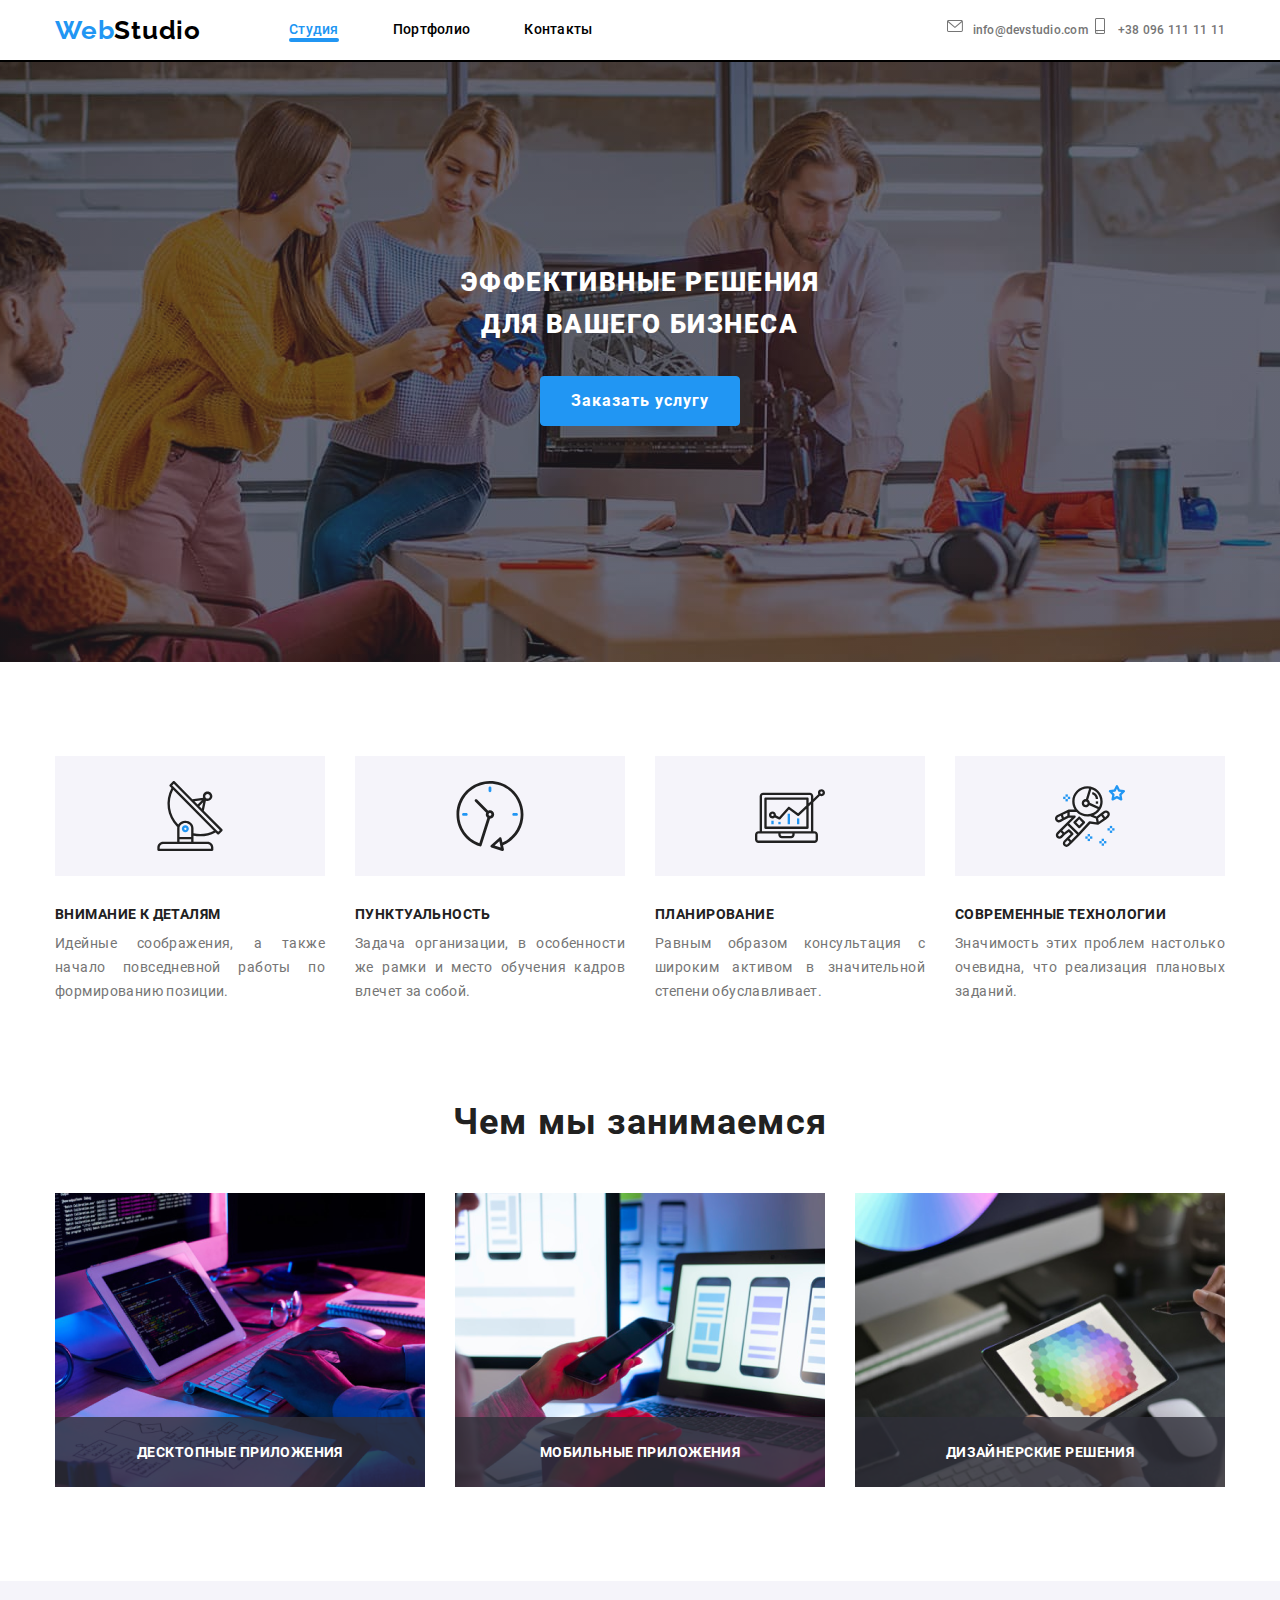
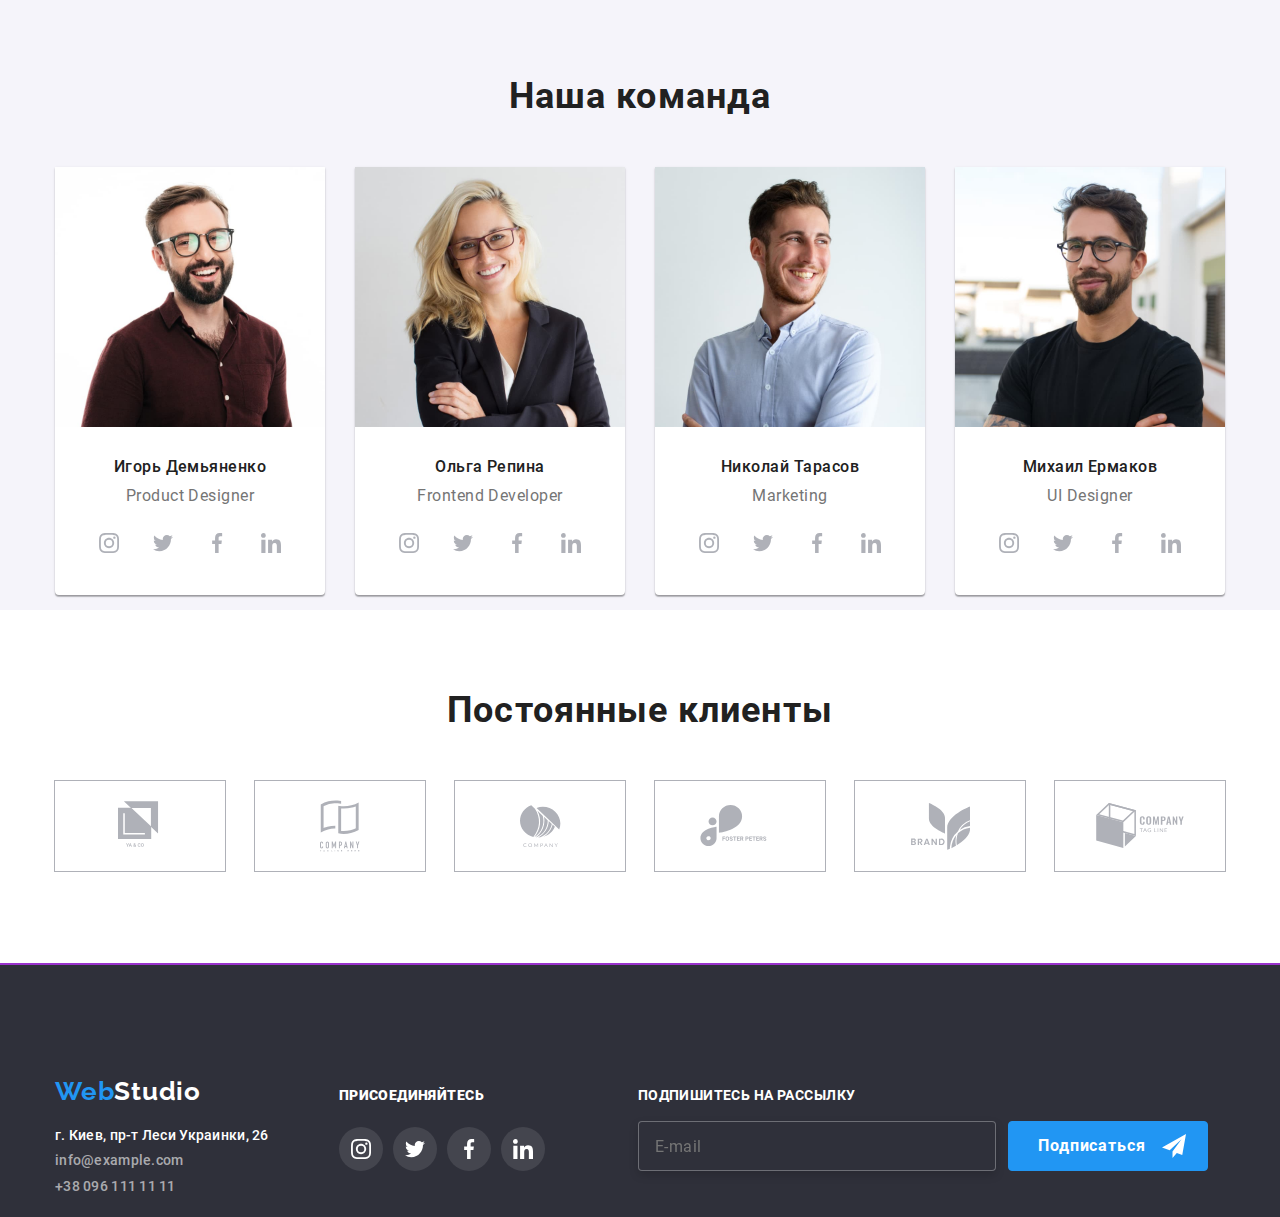
==== commit 34205090: "updates" ====
--- a/index.html
+++ b/index.html
@@ -550,23 +550,4 @@
     <script src="./js/menu.js"></script>
 </body>
 
-</html>
-
-
-<!-- <section class="section reviews">
-            <div class=container> -->
-
-
-
-<!-- <h2 class="section-title">Заголовок второй секции</h2>
-                <ul class="reviews-set">
-
-                    <li class="reviews-item">1</li>
-                    <li class="reviews-item">2</li>
-                    <li class="reviews-item">3</li> -->
-
-<!-- 
-                </ul>
-            </div>
-
-        </section> -->+</html>--- a/css/main.min.css
+++ b/css/main.min.css
@@ -1,2 +1,2 @@
-/*! modern-normalize v1.0.0 | MIT License | https://github.com/sindresorhus/modern-normalize */*,*::before,*::after{-webkit-box-sizing:border-box;box-sizing:border-box}:root{-moz-tab-size:4;-o-tab-size:4;tab-size:4}html{line-height:1.15;-webkit-text-size-adjust:100%}body{margin:0}body{font-family:system-ui,-apple-system,"Segoe UI",Roboto,Helvetica,Arial,sans-serif,"Apple Color Emoji","Segoe UI Emoji"}hr{height:0;color:inherit}abbr[title]{-webkit-text-decoration:underline dotted;text-decoration:underline dotted}b,strong{font-weight:bolder}code,kbd,samp,pre{font-family:ui-monospace, SFMono-Regular, Consolas, 'Liberation Mono', Menlo, monospace;font-size:1em}small{font-size:80%}sub,sup{font-size:75%;line-height:0;position:relative;vertical-align:baseline}sub{bottom:-0.25em}sup{top:-0.5em}table{text-indent:0;border-color:inherit}button,input,optgroup,select,textarea{font-family:inherit;font-size:100%;line-height:1.15;margin:0}button,select{text-transform:none}button,[type='button'],[type='reset'],[type='submit']{-webkit-appearance:button}::-moz-focus-inner{border-style:none;padding:0}:-moz-focusring{outline:1px dotted ButtonText}:-moz-ui-invalid{box-shadow:none}legend{padding:0}progress{vertical-align:baseline}::-webkit-inner-spin-button,::-webkit-outer-spin-button{height:auto}[type='search']{-webkit-appearance:textfield;outline-offset:-2px}::-webkit-search-decoration{-webkit-appearance:none}::-webkit-file-upload-button{-webkit-appearance:button;font:inherit}summary{display:list-item}@font-face{font-family:'Roboto';font-style:normal;font-weight:400;src:url("../fonts/roboto/roboto-v20-latin_cyrillic-regular.eot");src:local("Roboto"),local("Roboto-Regular"),url("../fonts/roboto/roboto-v20-latin_cyrillic-regular.eot?#iefix") format("embedded-opentype"),url("../fonts/roboto/roboto-v20-latin_cyrillic-regular.woff2") format("woff2"),url("../fonts/roboto/roboto-v20-latin_cyrillic-regular.woff") format("woff"),url("../fonts/roboto/roboto-v20-latin_cyrillic-regular.ttf") format("truetype"),url("../fonts/roboto/roboto-v20-latin_cyrillic-regular.svg#Roboto") format("svg")}@font-face{font-family:'Roboto';font-style:normal;font-weight:500;src:url("../fonts/roboto/roboto-v20-latin_cyrillic-500.eot");src:local("Roboto Medium"),local("Roboto-Medium"),url("../fonts/roboto/roboto-v20-latin_cyrillic-500.eot?#iefix") format("embedded-opentype"),url("../fonts/roboto/roboto-v20-latin_cyrillic-500.woff2") format("woff2"),url("../fonts/roboto/roboto-v20-latin_cyrillic-500.woff") format("woff"),url("../fonts/roboto/roboto-v20-latin_cyrillic-500.ttf") format("truetype"),url("../fonts/roboto/roboto-v20-latin_cyrillic-500.svg#Roboto") format("svg")}@font-face{font-family:'Roboto';font-style:normal;font-weight:700;src:url("../fonts/roboto/roboto-v20-latin_cyrillic-700.eot");src:local("Roboto Bold"),local("Roboto-Bold"),url("../fonts/roboto/roboto-v20-latin_cyrillic-700.eot?#iefix") format("embedded-opentype"),url("../fonts/roboto/roboto-v20-latin_cyrillic-700.woff2") format("woff2"),url("../fonts/roboto/roboto-v20-latin_cyrillic-700.woff") format("woff"),url("../fonts/roboto/roboto-v20-latin_cyrillic-700.ttf") format("truetype"),url("../fonts/roboto/roboto-v20-latin_cyrillic-700.svg#Roboto") format("svg")}@font-face{font-family:'Roboto';font-style:normal;font-weight:900;src:url("../fonts/roboto/roboto-v20-latin_cyrillic-900.eot");src:local("Roboto Black"),local("Roboto-Black"),url("../fonts/roboto/roboto-v20-latin_cyrillic-900.eot?#iefix") format("embedded-opentype"),url("../fonts/roboto/roboto-v20-latin_cyrillic-900.woff2") format("woff2"),url("../fonts/roboto/roboto-v20-latin_cyrillic-900.woff") format("woff"),url("../fonts/roboto/roboto-v20-latin_cyrillic-900.ttf") format("truetype"),url("../fonts/roboto/roboto-v20-latin_cyrillic-900.svg#Roboto") format("svg")}@font-face{font-family:'Raleway';font-style:normal;font-weight:400;src:url("../fonts/raleway/raleway-v18-latin_cyrillic-regular.eot");src:local(""),url("../fonts/raleway/raleway-v18-latin_cyrillic-regular.eot?#iefix") format("embedded-opentype"),url("../fonts/raleway/raleway-v18-latin_cyrillic-regular.woff2") format("woff2"),url("../fonts/raleway/raleway-v18-latin_cyrillic-regular.woff") format("woff"),url("../fonts/raleway/raleway-v18-latin_cyrillic-regular.ttf") format("truetype"),url("../fonts/raleway/raleway-v18-latin_cyrillic-regular.svg#Raleway") format("svg")}@font-face{font-family:'Raleway';font-style:normal;font-weight:700;src:url("../fonts/raleway/raleway-v18-latin_cyrillic-700.eot");src:local(""),url("../fonts/raleway/raleway-v18-latin_cyrillic-700.eot?#iefix") format("embedded-opentype"),url("../fonts/raleway/raleway-v18-latin_cyrillic-700.woff2") format("woff2"),url("../fonts/raleway/raleway-v18-latin_cyrillic-700.woff") format("woff"),url("../fonts/raleway/raleway-v18-latin_cyrillic-700.ttf") format("truetype"),url("../fonts/raleway/raleway-v18-latin_cyrillic-700.svg#Raleway") format("svg")}html{-webkit-box-sizing:border-box;box-sizing:border-box}*,*::before,*::after{-webkit-box-sizing:inherit;box-sizing:inherit}body{margin:0;font-family:"Roboto",sans-serif;font-style:normal}img{display:block;max-width:100%;height:auto}.a-link{display:block;text-decoration:none}.feautures-item,.revews-set{padding:0;margin:0;list-style:none}.container{padding-left:15px;padding-right:15px;margin-left:auto;margin-right:auto;list-style:none}@media (min-width: 480px){.container{width:480px}}@media (min-width: 768px){.container{width:768px}}@media (min-width: 1200px){.container{width:1200px}}.center-container{display:-webkit-box;display:-ms-flexbox;display:flex;list-style:none;-webkit-box-pack:justify;-ms-flex-pack:justify;justify-content:space-between}.section{padding-top:94px}section.title{margin-top:0;margin-bottom:24px}.page-header{border-bottom:2px solid black;position:relative}.page-header .nav{display:-webkit-box;display:-ms-flexbox;display:flex;-webkit-box-align:center;-ms-flex-align:center;align-items:center;-webkit-box-pack:justify;-ms-flex-pack:justify;justify-content:space-between;min-height:60px}.button-menu{display:-webkit-inline-box;display:-ms-inline-flexbox;display:inline-flex;margin:0;padding:0;border:none;height:60px;-webkit-box-align:center;-ms-flex-align:center;align-items:center;-webkit-box-pack:justify;-ms-flex-pack:justify;justify-content:space-between;background-color:transparent}@media (min-width: 768px){.button-menu{display:none}}.button-menu .icon-close{display:none}.button-menu.is-open .icon-close{display:block}.button-menu.is-open .icon-menu{display:none}.button-menu:hover .icon-close{fill:#2196F3}.button-menu:hover .icon-menu{fill:#2196F3}.menu-container{padding:0px;background-color:#fff;text-align:center;font-size:18px}.menu-container.is-open{display:block}@media (min-width: 768px){.menu-container.is-open{display:-webkit-inline-box;display:-ms-inline-flexbox;display:inline-flex;-webkit-box-pack:justify;-ms-flex-pack:justify;justify-content:space-between}}@media (max-width: 767px){.menu-container{display:none;height:393px;position:absolute;top:100%;left:0;width:100%}}@media (min-width: 768px){.menu-container{display:-webkit-inline-box;display:-ms-inline-flexbox;display:inline-flex;-webkit-box-pack:justify;-ms-flex-pack:justify;justify-content:space-between;-webkit-box-flex:2;-ms-flex-positive:2;flex-grow:2}}.navigation{outline:1px solid orange}.contacts{outline:1px solid ci;color:#757575}.webstudio{display:-webkit-inline-box;display:-ms-inline-flexbox;display:inline-flex;font-family:Raleway;font-weight:700;font-style:normal;font-size:26px;line-height:1.192;letter-spacing:0.03em;text-decoration:none;-webkit-box-align:center;-ms-flex-align:center;align-items:center}.webstudio-header{color:#000}@media (min-width: 768px){.site-nav .item{display:-webkit-inline-box;display:-ms-inline-flexbox;display:inline-flex;-webkit-box-align:baseline;-ms-flex-align:baseline;align-items:baseline;margin-left:88px;font-size:14px}.site-nav .item:not(:last-child){margin-right:50px}}@media (max-width: 767px){.site-nav .item:first-child{padding-top:60px}.site-nav .item{display:-webkit-box;display:-ms-flexbox;display:flex;-webkit-box-pack:center;-ms-flex-pack:center;justify-content:center;padding-bottom:40px}}.auth-nav{margin-left:auto}@media (min-width: 768px){.auth-nav .item{display:block;text-align:left;font-size:12px}}@media (min-width: 1200px){.auth-nav .item{display:-webkit-inline-box;display:-ms-inline-flexbox;display:inline-flex;-webkit-box-align:baseline;-ms-flex-align:baseline;align-items:baseline}}@media (max-width: 767px){.auth-nav .item:first-child{padding-top:20px;font-size:18px}.auth-nav .item{display:-webkit-box;display:-ms-flexbox;display:flex;-webkit-box-pack:center;-ms-flex-pack:center;justify-content:center;padding-bottom:16px}}.auth-nav .link{font-style:normal;font-weight:500;line-height:1.17166;letter-spacing:0.02em;color:inherit;text-decoration:none}.link{display:block;padding-top:0px;font-weight:500;font-style:normal;line-height:1.17166;letter-spacing:0.02em;text-decoration:none;color:inherit}.link:hover,.link:focus{color:#2196F3}.link.current{color:#2196F3}.link.current::after{content:"";display:block;height:4px;background:#2196F3;border-radius:2px;margin-left:auto;margin-right:auto}.accent{color:#2196F3}.auth-icon-svg{width:16px;height:16px;fill:currentColor;margin-right:10px}.item .link{display:block;-webkit-box-align:center;-ms-flex-align:center;align-items:center;-webkit-box-pack:center;-ms-flex-pack:center;justify-content:center}.site-nav .item+.item{margin-left:0px}.footer-main{padding-left:15px;padding-right:15px;margin-left:auto;margin-right:auto;outline:2px solid darkorchid;padding-top:60px;padding-bottom:0;background-color:#2F303A}@media (min-width: 1200px){.footer-main{height:252px;margin-top:94px}}@media (max-width: 767px){.footer-main{height:603px;margin-top:45px}}.container-footer{margin-left:auto;margin-right:auto;outline:2px solid tomato;padding:0 15px;display:-webkit-box;display:-ms-flexbox;display:flex}@media (max-width: 767px){.container-footer{-ms-flex-wrap:wrap;flex-wrap:wrap;-webkit-box-pack:space-evenly;-ms-flex-pack:space-evenly;justify-content:space-evenly;text-align:center}}@media (min-width: 1200px){.container-footer{width:1200px;-webkit-box-align:baseline;-ms-flex-align:baseline;align-items:baseline}}.footer-link{font-style:normal;color:rgba(255,255,255,0.6);font-weight:400;font-size:14px;line-height:1.71;letter-spacing:0.03em;list-style:none;padding-left:0;margin-top:20px}.link.footer-adress{color:#fff}.footer-margin{margin-bottom:9px}.webstudio-footer{color:#fff}.join{color:#fff;width:206px;height:86px;font-style:normal;font-weight:bold;font-size:14px;line-height:1.43;letter-spacing:0.03em;text-decoration:none}@media (min-width: 480px){.join{margin-top:60px}}@media (max-width: 767px){.join{margin-top:0px}}@media (min-width: 1200px){.join{margin-left:70px}}.container-join{display:-webkit-box;display:-ms-flexbox;display:flex;list-style:none;padding:0;margin-top:22px;margin-bottom:0;margin-left:auto;margin-right:auto;-webkit-box-pack:justify;-ms-flex-pack:justify;justify-content:space-between}.subscribe{color:#fff;padding:0;text-transform:uppercase;font-style:normal;font-weight:bold;font-size:14px;line-height:1.43;letter-spacing:0.03em;text-decoration:none}@media (min-width: 1200px){.subscribe{position:relative;margin-left:93px;width:570px;height:86px}}@media (max-width: 767px){.subscribe{width:400px;-webkit-box-align:center;-ms-flex-align:center;align-items:center}}.btn-subscribe{font-family:inherit;color:#fff;border-radius:4px;border-color:#2196F3;background-color:#2196F3;font-style:normal;font-weight:700;font-size:16px;line-height:1.87;letter-spacing:0.06em;width:200px;height:50px;border:1px solid #2196F3;margin-top:0;margin-left:0;-webkit-box-align:center;-ms-flex-align:center;align-items:center;padding-left:29px;padding-right:28px;background-image:url(../img/send.svg);background-size:24px 24px;background-position:88%;background-repeat:no-repeat}@media (min-width: 1200px){.btn-subscribe{display:-webkit-box;display:-ms-flexbox;display:flex;position:absolute;top:36px;right:0}}.in-subscribe{font-style:normal;font-weight:normal;font-size:16px;line-height:1.25;-webkit-box-align:center;-ms-flex-align:center;align-items:center;letter-spacing:0.03em;color:rgba(255,255,255,0.6);background-color:#2F303A;width:358px;height:50px;border:1px solid rgba(255,255,255,0.3);-webkit-box-sizing:border-box;box-sizing:border-box;-webkit-filter:drop-shadow(0px 4px 4px rgba(0,0,0,0.15));filter:drop-shadow(0px 4px 4px rgba(0,0,0,0.15));border-radius:4px}@media (min-width: 1200px){.in-subscribe{display:-webkit-box;display:-ms-flexbox;display:flex;position:absolute;top:36px;left:0;padding-left:16px}}@media (max-width: 767px){.in-subscribe{margin-top:20px;margin-bottom:20px}}.effect-solving{text-align:center;margin-left:auto;margin-right:auto;height:600px;background-position:center}@media screen and (max-width: 767px){.effect-solving{height:400px;padding-top:118px;background-image:-webkit-gradient(linear, left top, right top, from(rgba(47,48,58,0.4)), to(rgba(47,48,58,0.4))),url("../img/hero/mobile/img-hero.jpg");background-image:linear-gradient(to right, rgba(47,48,58,0.4), rgba(47,48,58,0.4)),url("../img/hero/mobile/img-hero.jpg")}}@media screen and (max-width: 767px) and (min-device-pixel-ratio: 2), screen and (max-width: 767px) and (-webkit-min-device-pixel-ratio: 2), screen and (max-width: 767px) and (min-resolution: 192dpi), screen and (max-width: 767px) and (min-resolution: 2dppx){.effect-solving{background-image:-webkit-gradient(linear, left top, right top, from(rgba(47,48,58,0.4)), to(rgba(47,48,58,0.4))),url("../img/hero/mobile/img-hero@2x.jpg");background-image:linear-gradient(to right, rgba(47,48,58,0.4), rgba(47,48,58,0.4)),url("../img/hero/mobile/img-hero@2x.jpg")}}@media screen and (min-width: 768px){.effect-solving{padding-top:118px;background-image:-webkit-gradient(linear, left top, right top, from(rgba(47,48,58,0.4)), to(rgba(47,48,58,0.4))),url("../img/hero/tablet/img-hero.jpg");background-image:linear-gradient(to right, rgba(47,48,58,0.4), rgba(47,48,58,0.4)),url("../img/hero/tablet/img-hero.jpg")}}@media screen and (min-width: 768px) and (min-device-pixel-ratio: 2), screen and (min-width: 768px) and (-webkit-min-device-pixel-ratio: 2), screen and (min-width: 768px) and (min-resolution: 192dpi), screen and (min-width: 768px) and (min-resolution: 2dppx){.effect-solving{background-image:-webkit-gradient(linear, left top, right top, from(rgba(47,48,58,0.4)), to(rgba(47,48,58,0.4))),url("../img/hero/tablet/img-hero@2x.jpg");background-image:linear-gradient(to right, rgba(47,48,58,0.4), rgba(47,48,58,0.4)),url("../img/hero/tablet/img-hero@2x.jpg")}}@media screen and (min-width: 1200px){.effect-solving{background-size:1600px 600px;padding-top:200px;background-image:-webkit-gradient(linear, left top, right top, from(rgba(47,48,58,0.4)), to(rgba(47,48,58,0.4))),url("../img/hero/desktop/img-hero.jpg");background-image:linear-gradient(to right, rgba(47,48,58,0.4), rgba(47,48,58,0.4)),url("../img/hero/desktop/img-hero.jpg")}}@media screen and (min-width: 1200px) and (min-device-pixel-ratio: 2), screen and (min-width: 1200px) and (-webkit-min-device-pixel-ratio: 2), screen and (min-width: 1200px) and (min-resolution: 192dpi), screen and (min-width: 1200px) and (min-resolution: 2dppx){.effect-solving{background-image:-webkit-gradient(linear, left top, right top, from(rgba(47,48,58,0.4)), to(rgba(47,48,58,0.4))),url("../img/hero/desktop/Img-hero@2x.jpg");background-image:linear-gradient(to right, rgba(47,48,58,0.4), rgba(47,48,58,0.4)),url("../img/hero/desktop/Img-hero@2x.jpg")}}.title-h1{text-align:center;font-weight:900;letter-spacing:0.06em;text-transform:uppercase;color:#fff;margin:0 auto;margin-top:0}@media (min-width: 1200px){.title-h1{width:696px;font-size:44px;line-height:1.364}}@media (min-width: 768px){.title-h1{width:360px;font-size:26px;line-height:1.615}}@media (min-width: 480px){.title-h1{width:360px;font-size:26px;line-height:1.615}}.btn{font-family:inherit;color:#fff;border-radius:4px;border-color:#2196F3;background-color:#2196F3;font-style:normal;font-weight:700;font-size:16px;line-height:1.87;letter-spacing:0.06em;margin-top:30px;width:200px;height:50px;border:1px solid #2196F3}.backdrop{position:fixed;top:0;left:0;width:100%;height:100%;background-color:rgba(0,0,0,0.5)}@media (max-width: 767px){.backdrop{padding:15px;overflow-y:scroll}}@media (min-width: 768px){.backdrop{opacity:1;visibility:visible;-webkit-transition:opacity 250ms cubic-bezier(0.4, 0, 0.2, 1),visibility 250ms cubic-bezier(0.4, 0, 0.2, 1);transition:opacity 250ms cubic-bezier(0.4, 0, 0.2, 1),visibility 250ms cubic-bezier(0.4, 0, 0.2, 1)}}@media (max-width: 767px){.backdrop.is-hidden{display:none}}@media (min-width: 768px){.backdrop.is-hidden{opacity:0;pointer-events:none;visibility:hidden}}@media (min-width: 768px){.backdrop.is-hidden .modal{opacity:0;-webkit-transform:translate(-50%, -50%) scale(0.2) rotate(180deg);transform:translate(-50%, -50%) scale(0.2) rotate(180deg)}}.modal{position:relative;width:450px;background-color:#fff;border-radius:4px}@media (min-width: 768px){.modal{position:absolute;top:50%;left:50%;-webkit-transform:translate(-50%, -50%) scale(1);transform:translate(-50%, -50%) scale(1);max-width:450px;height:609px}}@media (min-width: 1200px){.modal{max-width:528px;width:100%;height:581px}}@media screen and (min-width: 768px) and (max-width: 1199px){.modal{max-width:450px;width:100%}}.btn-close{display:inline-block;position:absolute;top:8px;right:8px;width:30px;height:30px;background-image:url(../img/modal-form/close1.svg);border:none;background-color:#fff}.btn-close:hover,.btn-close:focus{background-image:url(../img/modal-form/close2.svg)}.modal-font{padding-top:40px;font-style:normal;font-weight:bold;font-size:20px;line-height:23px;text-align:center;letter-spacing:0.03em}.form-style-input{position:relative}.form-icon{position:absolute;top:50%;left:56px;-webkit-transform:translateY(-50%);transform:translateY(-50%);display:inline-block;width:18px;height:18px}.form-input{display:-webkit-box;display:-ms-flexbox;display:flex;-webkit-box-align:center;-ms-flex-align:center;align-items:center;margin-left:41px;margin-top:30px;border:1px solid rgba(33,33,33,0.2);-webkit-box-sizing:border-box;box-sizing:border-box;border-radius:4px;font-style:normal;font-weight:normal;font-size:14px;line-height:16px;letter-spacing:0.01em;padding:0;color:#000;padding-left:42px}@media (min-width: 1200px){.form-input{width:448px;height:40px}}@media (min-width: 768px){.form-input{width:370px;height:40px}}@media (min-width: 480px){.form-input{width:370px;height:40px}}.form-input:focus,.form-input:hover{outline:none;border-color:#2196F3}.form-input:focus ~ .form-icon,.form-input:hover ~ .form-icon{fill:#2196F3}.form-label{position:absolute;-webkit-transform:translateY(-40px);transform:translateY(-40px);top:50%;left:41px;font-style:normal;font-weight:normal;font-size:12px;line-height:1.167;letter-spacing:0.01em;color:#757575}.checkbox{-webkid-appearance:none;-moz-appearance:none;-webkit-appearance:none;appearance:none;position:absolute;top:0}.checkbox-label{position:relative;display:inline-block;font-style:normal;font-weight:normal;font-size:14px;line-height:1.714;letter-spacing:0.03em;padding:0;top:20px;text-align:center;color:#757575}.checkbox-icon{display:inline-block;vertical-align:middle;margin-right:5px;background-repeat:no-repeat;width:16px;height:15px;padding:0px;background-image:url(../img/modal-form/check1.svg)}.checkbox:checked+.checkbox-icon{background-image:url(../img/modal-form/check2.svg)}.form-link{display:inline-block;padding:0px;margin:0px;margin-top:20px;font-style:normal;font-weight:normal;font-size:14px;line-height:1.714;letter-spacing:0.03em;color:#2196F3;padding:0px;margin:0px}.label-check{font-style:normal;font-weight:normal;font-size:14px;line-height:24px;line-height:1.714;letter-spacing:0.03em;color:#757575}.btn-send{font-family:inherit;color:#fff;border-radius:4px;border-color:#2196F3;background-color:#2196F3;font-style:normal;font-weight:700;font-size:16px;line-height:1.87;letter-spacing:0.06em;margin-top:50px;width:200px;height:50px;border:1px solid #2196F3}.btn-send:hover,.btn-send:focus{-webkit-box-shadow:0px 4px 4px rgba(0,0,0,0.15);box-shadow:0px 4px 4px rgba(0,0,0,0.15)}.textarea-form{resize:none;display:-webkit-box;display:-ms-flexbox;display:flex;margin-left:41px;margin-top:30px;border:1px solid rgba(33,33,33,0.2);-webkit-box-sizing:border-box;box-sizing:border-box;border-radius:4px;font-style:normal;font-weight:normal;font-size:14px;line-height:16px;letter-spacing:0.01em;color:#000;padding-left:16px;padding-top:12px}@media (min-width: 1200px){.textarea-form{height:120px;width:448px}}@media (min-width: 768px){.textarea-form{width:370px;height:120px}}@media (min-width: 480px){.textarea-form{width:370px;height:120px}}.team-icon-link{display:-webkit-box;display:-ms-flexbox;display:flex;-webkit-box-pack:center;-ms-flex-pack:center;justify-content:center;-webkit-box-align:center;-ms-flex-align:center;align-items:center;width:44px;height:44px;background-color:#fff;border-radius:50%}.team-icon-link:hover,.team-icon-link:focus{background-color:#2196F3}.team-icon-link:hover .team-icon-svg,.team-icon-link:focus .team-icon-svg{fill:#fff}.join-icon-link{display:-webkit-box;display:-ms-flexbox;display:flex;-webkit-box-pack:center;-ms-flex-pack:center;justify-content:center;-webkit-box-align:center;-ms-flex-align:center;align-items:center;width:44px;height:44px;background-color:rgba(255,255,255,0.1);border-radius:50%}.join-icon-link:hover,.join-icon-link:focus{background-color:#2196F3}.join-icon-link:hover .team-icon-svg,.join-icon-link:focus .team-icon-svg{fill:#fff}.team-icon-svg{width:20px;height:20px;fill:#AFB1B8}.join-icon-svg{width:20px;height:20px;fill:#fff}.p-advantages{font-style:normal;font-weight:normal;font-size:14px;line-height:1.71;letter-spacing:0.03em;color:#757575;height:75px;margin:0;margin-top:10px;text-align:justify}.title-h3{font-weight:bold;font-size:14px;line-height:16px;letter-spacing:0.03em;text-transform:uppercase;color:#212121;margin:0;padding:0}.icon1::before{background-image:url(../img/advantages-icon1.svg)}.icon2::before{background-image:url(../img/advantages-icon2.svg)}.icon3::before{background-image:url(../img/advantages-icon3.svg)}.icon4::before{background-image:url(../img/advantages-icon4.svg)}@media (min-width: 768px){.features-set{display:-webkit-box;display:-ms-flexbox;display:flex;-ms-flex-wrap:wrap;flex-wrap:wrap;margin:-5px}}@media (min-width: 1200px){.features-set{margin:-15px}}.icon-advantages{padding:0;margin-top:0;margin-bottom:0;color:#fff;font-size:32px}@media screen and (min-width: 768px){.icon-advantages{-ms-flex-preferred-size:calc((100% - 4 * 5px)/2);flex-basis:calc((100% - 4 * 5px)/2);margin:5px}}@media screen and (min-width: 1200px){.icon-advantages{-ms-flex-preferred-size:calc((100% - 8* 15px)/4);flex-basis:calc((100% - 8* 15px)/4);margin:15px}}@media screen and (max-width: 737px){.icon-advantages:not(:last-child){margin-bottom:30px}}.icon-advantages::before{content:"";display:block;margin-bottom:30px;height:120px;background-repeat:no-repeat;background-position:center;background-color:#F5F4FA}@media screen and (max-width: 1200px){.whatarewedoing{display:none}}.title-h2{font-weight:bold;font-size:36px;line-height:1.167;text-align:center;letter-spacing:0.03em;color:#212121;margin:0px 0px 50px 0px}.title-img{position:absolute;display:-webkit-box;display:-ms-flexbox;display:flex;width:370px;height:70px;background-color:rgba(47,48,58,0.8);margin:0px;padding:0px;bottom:0px;text-align:center;font-weight:bold;font-size:14px;line-height:1.143;letter-spacing:0.03em;text-transform:uppercase;color:#fff}.team-section{background-color:#F5F4FA;margin-top:94px;margin-bottom:0;padding-top:94px;text-align:center}@media (min-width: 480px){.team-img{height:460px;width:450px}}@media (min-width: 768px){.team-img{height:374px;width:354px}}@media (min-width: 1200px){.team-img{width:270px;height:260px}}@media (min-width: 768px){.team-set{display:-webkit-box;display:-ms-flexbox;display:flex;-ms-flex-wrap:wrap;flex-wrap:wrap;margin:-5px}}@media (min-width: 1200px){.team-set{margin:-15px}}.team-li{background-color:white;-webkit-box-shadow:0px 1px 3px rgba(0,0,0,0.12),0px 1px 1px rgba(0,0,0,0.14),0px 2px 1px rgba(0,0,0,0.2);box-shadow:0px 1px 3px rgba(0,0,0,0.12),0px 1px 1px rgba(0,0,0,0.14),0px 2px 1px rgba(0,0,0,0.2);border-radius:0px 0px 4px 4px}@media (min-width: 480px){.team-li{height:622px;width:450px}}@media (min-width: 768px){.team-li{height:536px;width:354px;-ms-flex-preferred-size:calc((100% - 4 * 5px)/2);flex-basis:calc((100% - 4 * 5px)/2);margin:5px}}@media (min-width: 1200px){.team-li{height:428px;width:270px;-ms-flex-preferred-size:calc((100% - 8* 15px)/4);flex-basis:calc((100% - 8* 15px)/4);margin:15px}}@media (max-width: 767px){.team-li:not(:last-child){margin-bottom:30px}}.team-name{margin:30px 0 0 0;padding:0;font-weight:500;font-size:16px;line-height:1.188;letter-spacing:0.03em;color:#212121}.p-position{margin:10px 0 16px 0;padding:0;font-style:normal;font-weight:400;font-size:16px;line-height:1.188;letter-spacing:0.03em;color:#757575}.container-social-network{-webkit-box-pack:justify;-ms-flex-pack:justify;justify-content:space-between;padding:0}@media (min-width: 480px){.container-social-network{width:450px}}@media (min-width: 768px){.container-social-network{width:354px}}@media (min-width: 1200px){.container-social-network{width:270px}}.center-network{display:-webkit-box;display:-ms-flexbox;display:flex;list-style:none}@media (min-width: 480px){.center-network{padding:0px 122px 0px 122px}}@media (min-width: 768px){.center-network{padding:0px 74px 0px 74px}}@media (min-width: 1200px){.center-network{padding:0px 32px 0px 32px}}.a-link:hover .hover::before{-webkit-transform:translateY(0);transform:translateY(0)}@media (min-width: 480px){.client-section{display:-webkit-box;display:-ms-flexbox;display:flex;-ms-flex-wrap:wrap;flex-wrap:wrap;margin:-5px}}@media (max-width: 767px){.client-section{display:-webkit-box;display:-ms-flexbox;display:flex;-ms-flex-wrap:wrap;flex-wrap:wrap;margin:-5px}}@media (min-width: 768px){.client-section{display:-webkit-box;display:-ms-flexbox;display:flex;-ms-flex-wrap:wrap;flex-wrap:wrap;margin:-15px}}@media (min-width: 1200px){.client-section{margin:-15px}}@media (min-width: 768px){.item-client{-ms-flex-preferred-size:calc((100% - 6 * 15px)/3);flex-basis:calc((100% - 6 * 15px)/3);margin:15px}}@media (min-width: 1200px){.item-client{-ms-flex-preferred-size:calc((100% - 12* 15px)/6);flex-basis:calc((100% - 12* 15px)/6);margin:15px}}@media (max-width: 767px){.item-client{-ms-flex-preferred-size:calc((100% - 4 * 10px)/2);flex-basis:calc((100% - 4 * 10px)/2);margin:10px}.item-client:not(:last-child){margin-bottom:30px}}.client-icon-link{display:-webkit-box;display:-ms-flexbox;display:flex;-webkit-box-pack:center;-ms-flex-pack:center;justify-content:center;-webkit-box-align:center;-ms-flex-align:center;align-items:center;height:90px;outline:1px solid #AFB1B8;margin-bottom:0px;margin-top:0px}@media (min-width: 480px){.client-icon-link{width:210px}}@media (min-width: 768px){.client-icon-link{width:226px}}@media (min-width: 1200px){.client-icon-link{width:170px}}.client-icon-link:hover,.client-icon-link:focus{outline:1px solid #2196F3}.client-icon-svg{fill:#AFB1B8}.client-icon-link:hover .client-icon-svg,.client-icon-link:focus .client-icon-svg{fill:#2196F3}@media (min-width: 480px){.btn-container{text-align:left;padding-top:66px}}@media (min-width: 768px){.btn-container{text-align:center;padding-top:60px}}@media (min-width: 1200px){.btn-container{text-align:center;padding-top:100px}}.portfolio-header{border:none;background-color:#ECECEC;color:#ECECEC;height:1px;margin:0px}.portfolio-type{font-weight:400;font-size:16px;line-height:1.87;letter-spacing:0.03em;color:#757575;margin-top:0}.portfolio-name{font-weight:bold;font-size:18px;line-height:2;letter-spacing:0.06em;color:#212121;margin-bottom:4px}.btn-portfolio{font-family:inherit;color:#000;background-color:#F5F4FA;border-color:#F5F4FA;font-style:normal;font-weight:500;font-size:16px;line-height:1.625;letter-spacing:0.03em;text-decoration:none;border:1px solid #F5F4FA;border-radius:4px;padding:6px 22px}.btn-portfolio:hover,.btn-portfolio:active{border-color:#2196F3;background-color:#2196F3;color:#fff}.btn-accent{font-family:inherit;color:#fff;background-color:#2196F3;border-color:#2196F3;font-style:normal;font-weight:500;font-size:16px;line-height:1.625;letter-spacing:0.03em;border:1px solid #2196F3;border-radius:4px;padding:6px 22px;text-decoration:none}.btn-container .item+.item{margin-left:8px;margin-top:15px}.container-flex{margin-left:auto;margin-right:auto;width:1200px;padding:0 15px}.container-grid{padding:0;-webkit-box-pack:justify;-ms-flex-pack:justify;justify-content:space-between}@media (min-width: 480px){.container-grid{margin-top:46px}}@media (min-width: 768px){.container-grid{display:-webkit-box;display:-ms-flexbox;display:flex;-ms-flex-wrap:wrap;flex-wrap:wrap;margin-top:36px}}@media (min-width: 1200px){.container-grid{margin:-15px;margin-top:56px;margin-bottom:94px}}.flex-element{display:-webkit-box;display:-ms-flexbox;display:flex;margin-top:0;margin-bottom:0;border:1px solid #EEEEEE}.flex-element:hover{-webkit-box-shadow:0px 2px 4px 0px #757575;box-shadow:0px 2px 4px 0px #757575}.flex-element:nth-child(3n){margin-left:0px}.flex-element:nth-last-child(-n+3){margin-bottom:0px}@media screen and (min-width: 480px){.flex-element{width:450px;height:404px}}@media screen and (min-width: 768px){.flex-element{width:354px;height:440px;-ms-flex-preferred-size:calc((100% - 4 * 5px)/2);flex-basis:calc((100% - 4 * 5px)/2);margin:5px}}@media screen and (min-width: 1200px){.flex-element{margin-bottom:30px;width:370px;height:404px;-ms-flex-preferred-size:calc((100% - 6* 15px)/3);flex-basis:calc((100% - 6* 15px)/3);margin:15px}}@media screen and (max-width: 737px){.flex-element:not(:last-child){margin-bottom:30px}}.flex-text{margin-left:24px;text-decoration:none}.animation{height:294px;position:relative;overflow:hidden}@media screen and (min-width: 480px){.animation{width:450px}}@media screen and (min-width: 768px){.animation{width:354px}}@media screen and (min-width: 1200px){.animation{width:370px}}.hover::before{display:inline-block;position:absolute;content:"";height:294px;background:rgba(33,150,243,0.9);-webkit-transform:translateY(100%);transform:translateY(100%);-webkit-transition:-webkit-transform 250ms cubic-bezier(0.4, 0, 0.2, 1);transition:-webkit-transform 250ms cubic-bezier(0.4, 0, 0.2, 1);transition:transform 250ms cubic-bezier(0.4, 0, 0.2, 1);transition:transform 250ms cubic-bezier(0.4, 0, 0.2, 1), -webkit-transform 250ms cubic-bezier(0.4, 0, 0.2, 1)}@media screen and (min-width: 480px){.hover::before{width:450px}}@media screen and (min-width: 768px){.hover::before{width:354px}}@media screen and (min-width: 1200px){.hover::before{width:370px}}.animation-overlay{display:block;position:absolute;top:0;left:0;height:294px;color:#fff;font-size:18px;line-height:1.556;letter-spacing:0.03em;padding:15px;-webkit-transform:translateY(100%);transform:translateY(100%);-webkit-transition:-webkit-transform 250ms cubic-bezier(0.4, 0, 0.2, 1);transition:-webkit-transform 250ms cubic-bezier(0.4, 0, 0.2, 1);transition:transform 250ms cubic-bezier(0.4, 0, 0.2, 1);transition:transform 250ms cubic-bezier(0.4, 0, 0.2, 1), -webkit-transform 250ms cubic-bezier(0.4, 0, 0.2, 1)}@media screen and (min-width: 480px){.animation-overlay{width:450px}}@media screen and (min-width: 768px){.animation-overlay{width:354px}}@media screen and (min-width: 1200px){.animation-overlay{width:370px}}.a-link:hover .animation-overlay{-webkit-transform:translateY(0);transform:translateY(0)}.portfolio-img{width:100%}@media screen and (min-width: 480px){.portfolio-img{width:450px}}@media screen and (min-width: 768px){.portfolio-img{width:354px}}@media screen and (min-width: 1200px){.portfolio-img{width:370px}}.site-nav,.auth-nav,.features-set,.team-set,.client-section,.container-grid,.reviews-set{list-style:none;padding:0}@media screen and (max-width: 737px){.reviews{display:none}}.reviews-set{display:-webkit-box;display:-ms-flexbox;display:flex}.reviews-item{text-align:center;padding:40px;color:#fff;font-size:48px;width:33.33333%}@media screen and (min-width: 1200px){.reviews-item{font-size:64px}}.reviews-item:nth-child(1){background-color:#795548}.reviews-item:nth-child(2){background-color:#60708B}.reviews-item:nth-child(3){background-color:#7B1FA2}
+/*! modern-normalize v1.0.0 | MIT License | https://github.com/sindresorhus/modern-normalize */*,*::before,*::after{-webkit-box-sizing:border-box;box-sizing:border-box}:root{-moz-tab-size:4;-o-tab-size:4;tab-size:4}html{line-height:1.15;-webkit-text-size-adjust:100%}body{margin:0}body{font-family:system-ui,-apple-system,"Segoe UI",Roboto,Helvetica,Arial,sans-serif,"Apple Color Emoji","Segoe UI Emoji"}hr{height:0;color:inherit}abbr[title]{-webkit-text-decoration:underline dotted;text-decoration:underline dotted}b,strong{font-weight:bolder}code,kbd,samp,pre{font-family:ui-monospace, SFMono-Regular, Consolas, 'Liberation Mono', Menlo, monospace;font-size:1em}small{font-size:80%}sub,sup{font-size:75%;line-height:0;position:relative;vertical-align:baseline}sub{bottom:-0.25em}sup{top:-0.5em}table{text-indent:0;border-color:inherit}button,input,optgroup,select,textarea{font-family:inherit;font-size:100%;line-height:1.15;margin:0}button,select{text-transform:none}button,[type='button'],[type='reset'],[type='submit']{-webkit-appearance:button}::-moz-focus-inner{border-style:none;padding:0}:-moz-focusring{outline:1px dotted ButtonText}:-moz-ui-invalid{box-shadow:none}legend{padding:0}progress{vertical-align:baseline}::-webkit-inner-spin-button,::-webkit-outer-spin-button{height:auto}[type='search']{-webkit-appearance:textfield;outline-offset:-2px}::-webkit-search-decoration{-webkit-appearance:none}::-webkit-file-upload-button{-webkit-appearance:button;font:inherit}summary{display:list-item}@font-face{font-family:'Roboto';font-style:normal;font-weight:400;src:url("../fonts/roboto/roboto-v20-latin_cyrillic-regular.eot");src:local("Roboto"),local("Roboto-Regular"),url("../fonts/roboto/roboto-v20-latin_cyrillic-regular.eot?#iefix") format("embedded-opentype"),url("../fonts/roboto/roboto-v20-latin_cyrillic-regular.woff2") format("woff2"),url("../fonts/roboto/roboto-v20-latin_cyrillic-regular.woff") format("woff"),url("../fonts/roboto/roboto-v20-latin_cyrillic-regular.ttf") format("truetype"),url("../fonts/roboto/roboto-v20-latin_cyrillic-regular.svg#Roboto") format("svg")}@font-face{font-family:'Roboto';font-style:normal;font-weight:500;src:url("../fonts/roboto/roboto-v20-latin_cyrillic-500.eot");src:local("Roboto Medium"),local("Roboto-Medium"),url("../fonts/roboto/roboto-v20-latin_cyrillic-500.eot?#iefix") format("embedded-opentype"),url("../fonts/roboto/roboto-v20-latin_cyrillic-500.woff2") format("woff2"),url("../fonts/roboto/roboto-v20-latin_cyrillic-500.woff") format("woff"),url("../fonts/roboto/roboto-v20-latin_cyrillic-500.ttf") format("truetype"),url("../fonts/roboto/roboto-v20-latin_cyrillic-500.svg#Roboto") format("svg")}@font-face{font-family:'Roboto';font-style:normal;font-weight:700;src:url("../fonts/roboto/roboto-v20-latin_cyrillic-700.eot");src:local("Roboto Bold"),local("Roboto-Bold"),url("../fonts/roboto/roboto-v20-latin_cyrillic-700.eot?#iefix") format("embedded-opentype"),url("../fonts/roboto/roboto-v20-latin_cyrillic-700.woff2") format("woff2"),url("../fonts/roboto/roboto-v20-latin_cyrillic-700.woff") format("woff"),url("../fonts/roboto/roboto-v20-latin_cyrillic-700.ttf") format("truetype"),url("../fonts/roboto/roboto-v20-latin_cyrillic-700.svg#Roboto") format("svg")}@font-face{font-family:'Roboto';font-style:normal;font-weight:900;src:url("../fonts/roboto/roboto-v20-latin_cyrillic-900.eot");src:local("Roboto Black"),local("Roboto-Black"),url("../fonts/roboto/roboto-v20-latin_cyrillic-900.eot?#iefix") format("embedded-opentype"),url("../fonts/roboto/roboto-v20-latin_cyrillic-900.woff2") format("woff2"),url("../fonts/roboto/roboto-v20-latin_cyrillic-900.woff") format("woff"),url("../fonts/roboto/roboto-v20-latin_cyrillic-900.ttf") format("truetype"),url("../fonts/roboto/roboto-v20-latin_cyrillic-900.svg#Roboto") format("svg")}@font-face{font-family:'Raleway';font-style:normal;font-weight:400;src:url("../fonts/raleway/raleway-v18-latin_cyrillic-regular.eot");src:local(""),url("../fonts/raleway/raleway-v18-latin_cyrillic-regular.eot?#iefix") format("embedded-opentype"),url("../fonts/raleway/raleway-v18-latin_cyrillic-regular.woff2") format("woff2"),url("../fonts/raleway/raleway-v18-latin_cyrillic-regular.woff") format("woff"),url("../fonts/raleway/raleway-v18-latin_cyrillic-regular.ttf") format("truetype"),url("../fonts/raleway/raleway-v18-latin_cyrillic-regular.svg#Raleway") format("svg")}@font-face{font-family:'Raleway';font-style:normal;font-weight:700;src:url("../fonts/raleway/raleway-v18-latin_cyrillic-700.eot");src:local(""),url("../fonts/raleway/raleway-v18-latin_cyrillic-700.eot?#iefix") format("embedded-opentype"),url("../fonts/raleway/raleway-v18-latin_cyrillic-700.woff2") format("woff2"),url("../fonts/raleway/raleway-v18-latin_cyrillic-700.woff") format("woff"),url("../fonts/raleway/raleway-v18-latin_cyrillic-700.ttf") format("truetype"),url("../fonts/raleway/raleway-v18-latin_cyrillic-700.svg#Raleway") format("svg")}html{-webkit-box-sizing:border-box;box-sizing:border-box}*,*::before,*::after{-webkit-box-sizing:inherit;box-sizing:inherit}body{margin:0;font-family:"Roboto",sans-serif;font-style:normal}img{display:block;max-width:100%;height:auto}.a-link{display:block;text-decoration:none}.feautures-item,.revews-set{padding:0;margin:0;list-style:none}.container{padding-left:15px;padding-right:15px;margin-left:auto;margin-right:auto;list-style:none}@media (min-width: 480px){.container{width:480px}}@media (min-width: 768px){.container{width:768px}}@media (min-width: 1200px){.container{width:1200px}}.center-container{display:-webkit-box;display:-ms-flexbox;display:flex;list-style:none;-webkit-box-pack:justify;-ms-flex-pack:justify;justify-content:space-between}.section{padding-top:94px}section.title{margin-top:0;margin-bottom:24px}.page-header{border-bottom:2px solid black;position:relative}.page-header .nav{display:-webkit-box;display:-ms-flexbox;display:flex;-webkit-box-align:center;-ms-flex-align:center;align-items:center;-webkit-box-pack:justify;-ms-flex-pack:justify;justify-content:space-between;min-height:60px}.button-menu{display:-webkit-inline-box;display:-ms-inline-flexbox;display:inline-flex;margin:0;padding:0;border:none;height:60px;-webkit-box-align:center;-ms-flex-align:center;align-items:center;-webkit-box-pack:justify;-ms-flex-pack:justify;justify-content:space-between;background-color:transparent}@media (min-width: 768px){.button-menu{display:none}}.button-menu .icon-close{display:none}.button-menu.is-open .icon-close{display:block}.button-menu.is-open .icon-menu{display:none}.button-menu:hover .icon-close{fill:#2196F3}.button-menu:hover .icon-menu{fill:#2196F3}.menu-container{padding:0px;background-color:#fff;text-align:center;font-size:18px}.menu-container.is-open{display:block}@media (min-width: 768px){.menu-container.is-open{display:-webkit-inline-box;display:-ms-inline-flexbox;display:inline-flex;-webkit-box-pack:justify;-ms-flex-pack:justify;justify-content:space-between}}@media (max-width: 767px){.menu-container{display:none;height:393px;position:absolute;top:100%;left:0;width:100%}}@media (min-width: 768px){.menu-container{display:-webkit-inline-box;display:-ms-inline-flexbox;display:inline-flex;-webkit-box-pack:justify;-ms-flex-pack:justify;justify-content:space-between;-webkit-box-flex:2;-ms-flex-positive:2;flex-grow:2}}.contacts{color:#757575}.webstudio{display:-webkit-inline-box;display:-ms-inline-flexbox;display:inline-flex;font-family:Raleway;font-weight:700;font-style:normal;font-size:26px;line-height:1.192;letter-spacing:0.03em;text-decoration:none;-webkit-box-align:center;-ms-flex-align:center;align-items:center}.webstudio-header{color:#000}@media (min-width: 768px){.site-nav .item{display:-webkit-inline-box;display:-ms-inline-flexbox;display:inline-flex;-webkit-box-align:baseline;-ms-flex-align:baseline;align-items:baseline;margin-left:88px;font-size:14px}.site-nav .item:not(:last-child){margin-right:50px}}@media (max-width: 767px){.site-nav .item:first-child{padding-top:60px}.site-nav .item{display:-webkit-box;display:-ms-flexbox;display:flex;-webkit-box-pack:center;-ms-flex-pack:center;justify-content:center;padding-bottom:40px}}.auth-nav{margin-left:auto}@media (min-width: 768px){.auth-nav .item{display:block;text-align:left;font-size:12px}}@media (min-width: 1200px){.auth-nav .item{display:-webkit-inline-box;display:-ms-inline-flexbox;display:inline-flex;-webkit-box-align:baseline;-ms-flex-align:baseline;align-items:baseline}}@media (max-width: 767px){.auth-nav .item:first-child{padding-top:20px;font-size:18px}.auth-nav .item{display:-webkit-box;display:-ms-flexbox;display:flex;-webkit-box-pack:center;-ms-flex-pack:center;justify-content:center;padding-bottom:16px}}.auth-nav .link{font-style:normal;font-weight:500;line-height:1.17166;letter-spacing:0.02em;color:inherit;text-decoration:none}.link{display:block;padding-top:0px;font-weight:500;font-style:normal;line-height:1.17166;letter-spacing:0.02em;text-decoration:none;color:inherit}.link:hover,.link:focus{color:#2196F3}.link.current{color:#2196F3}.link.current::after{content:"";display:block;height:4px;background:#2196F3;border-radius:2px;margin-left:auto;margin-right:auto}.accent{color:#2196F3}.auth-icon-svg{width:16px;height:16px;fill:currentColor;margin-right:10px}.item .link{display:block;-webkit-box-align:center;-ms-flex-align:center;align-items:center;-webkit-box-pack:center;-ms-flex-pack:center;justify-content:center}.site-nav .item+.item{margin-left:0px}.footer-main{padding-left:15px;padding-right:15px;margin-left:auto;margin-right:auto;outline:2px solid darkorchid;padding-top:60px;padding-bottom:0;background-color:#2F303A}@media (min-width: 1200px){.footer-main{height:252px;margin-top:94px}}@media (max-width: 767px){.footer-main{height:603px;margin-top:45px}}.container-footer{margin-left:auto;margin-right:auto;padding:0 15px;display:-webkit-box;display:-ms-flexbox;display:flex}@media (max-width: 767px){.container-footer{-ms-flex-wrap:wrap;flex-wrap:wrap;-webkit-box-pack:space-evenly;-ms-flex-pack:space-evenly;justify-content:space-evenly;text-align:center}}@media (min-width: 1200px){.container-footer{width:1200px;-webkit-box-align:baseline;-ms-flex-align:baseline;align-items:baseline}}.footer-link{font-style:normal;color:rgba(255,255,255,0.6);font-weight:400;font-size:14px;line-height:1.71;letter-spacing:0.03em;list-style:none;padding-left:0;margin-top:20px}.link.footer-adress{color:#fff}.footer-margin{margin-bottom:9px}.webstudio-footer{color:#fff}.join{color:#fff;width:206px;height:86px;font-style:normal;font-weight:bold;font-size:14px;line-height:1.43;letter-spacing:0.03em;text-decoration:none}@media (min-width: 480px){.join{margin-top:60px}}@media (max-width: 767px){.join{margin-top:0px}}@media (min-width: 1200px){.join{margin-left:70px}}.container-join{display:-webkit-box;display:-ms-flexbox;display:flex;list-style:none;padding:0;margin-top:22px;margin-bottom:0;margin-left:auto;margin-right:auto;-webkit-box-pack:justify;-ms-flex-pack:justify;justify-content:space-between}.subscribe{color:#fff;padding:0;text-transform:uppercase;font-style:normal;font-weight:bold;font-size:14px;line-height:1.43;letter-spacing:0.03em;text-decoration:none}@media (min-width: 1200px){.subscribe{position:relative;margin-left:93px;width:570px;height:86px}}@media (max-width: 767px){.subscribe{width:400px;-webkit-box-align:center;-ms-flex-align:center;align-items:center}}.btn-subscribe{font-family:inherit;color:#fff;border-radius:4px;border-color:#2196F3;background-color:#2196F3;font-style:normal;font-weight:700;font-size:16px;line-height:1.87;letter-spacing:0.06em;width:200px;height:50px;border:1px solid #2196F3;margin-top:0;margin-left:0;-webkit-box-align:center;-ms-flex-align:center;align-items:center;padding-left:29px;padding-right:28px;background-image:url(../img/send.svg);background-size:24px 24px;background-position:88%;background-repeat:no-repeat}@media (min-width: 1200px){.btn-subscribe{display:-webkit-box;display:-ms-flexbox;display:flex;position:absolute;top:36px;right:0}}.in-subscribe{font-style:normal;font-weight:normal;font-size:16px;line-height:1.25;-webkit-box-align:center;-ms-flex-align:center;align-items:center;letter-spacing:0.03em;color:rgba(255,255,255,0.6);background-color:#2F303A;width:358px;height:50px;border:1px solid rgba(255,255,255,0.3);-webkit-box-sizing:border-box;box-sizing:border-box;-webkit-filter:drop-shadow(0px 4px 4px rgba(0,0,0,0.15));filter:drop-shadow(0px 4px 4px rgba(0,0,0,0.15));border-radius:4px}@media (min-width: 1200px){.in-subscribe{display:-webkit-box;display:-ms-flexbox;display:flex;position:absolute;top:36px;left:0;padding-left:16px}}@media (max-width: 767px){.in-subscribe{margin-top:20px;margin-bottom:20px}}.effect-solving{text-align:center;margin-left:auto;margin-right:auto;max-width:1600px;height:400px;background-color:#2F303A;background-size:cover;background-position:center}@media screen and (max-width: 767px){.effect-solving{padding-top:118px;background-image:-webkit-gradient(linear, left top, right top, from(rgba(47,48,58,0.4)), to(rgba(47,48,58,0.4))),url("../img/hero/mobile/img-hero.jpg");background-image:linear-gradient(to right, rgba(47,48,58,0.4), rgba(47,48,58,0.4)),url("../img/hero/mobile/img-hero.jpg")}}@media screen and (max-width: 767px) and (min-device-pixel-ratio: 2), screen and (max-width: 767px) and (-webkit-min-device-pixel-ratio: 2), screen and (max-width: 767px) and (min-resolution: 192dpi), screen and (max-width: 767px) and (min-resolution: 2dppx){.effect-solving{background-image:-webkit-gradient(linear, left top, right top, from(rgba(47,48,58,0.4)), to(rgba(47,48,58,0.4))),url("../img/hero/mobile/img-hero@2x.jpg");background-image:linear-gradient(to right, rgba(47,48,58,0.4), rgba(47,48,58,0.4)),url("../img/hero/mobile/img-hero@2x.jpg")}}@media screen and (min-width: 768px){.effect-solving{padding-top:118px;background-image:-webkit-gradient(linear, left top, right top, from(rgba(47,48,58,0.4)), to(rgba(47,48,58,0.4))),url("../img/hero/tablet/img-hero.jpg");background-image:linear-gradient(to right, rgba(47,48,58,0.4), rgba(47,48,58,0.4)),url("../img/hero/tablet/img-hero.jpg")}}@media screen and (min-width: 768px) and (min-device-pixel-ratio: 2), screen and (min-width: 768px) and (-webkit-min-device-pixel-ratio: 2), screen and (min-width: 768px) and (min-resolution: 192dpi), screen and (min-width: 768px) and (min-resolution: 2dppx){.effect-solving{background-image:-webkit-gradient(linear, left top, right top, from(rgba(47,48,58,0.4)), to(rgba(47,48,58,0.4))),url("../img/hero/tablet/img-hero@2x.jpg");background-image:linear-gradient(to right, rgba(47,48,58,0.4), rgba(47,48,58,0.4)),url("../img/hero/tablet/img-hero@2x.jpg")}}@media screen and (min-width: 1200px){.effect-solving{background-size:1600px 600px;padding-top:200px;height:600px;background-image:-webkit-gradient(linear, left top, right top, from(rgba(47,48,58,0.4)), to(rgba(47,48,58,0.4))),url("../img/hero/desktop/img-hero.jpg");background-image:linear-gradient(to right, rgba(47,48,58,0.4), rgba(47,48,58,0.4)),url("../img/hero/desktop/img-hero.jpg")}}@media screen and (min-width: 1200px) and (min-device-pixel-ratio: 2), screen and (min-width: 1200px) and (-webkit-min-device-pixel-ratio: 2), screen and (min-width: 1200px) and (min-resolution: 192dpi), screen and (min-width: 1200px) and (min-resolution: 2dppx){.effect-solving{background-image:-webkit-gradient(linear, left top, right top, from(rgba(47,48,58,0.4)), to(rgba(47,48,58,0.4))),url("../img/hero/desktop/Img-hero@2x.jpg");background-image:linear-gradient(to right, rgba(47,48,58,0.4), rgba(47,48,58,0.4)),url("../img/hero/desktop/Img-hero@2x.jpg")}}.title-h1{text-align:center;font-weight:900;letter-spacing:0.06em;text-transform:uppercase;color:#fff;margin:0 auto;margin-top:0}@media (min-width: 1200px){.title-h1{width:696px;font-size:44px;line-height:1.364}}@media (min-width: 768px){.title-h1{width:360px;font-size:26px;line-height:1.615}}@media (min-width: 480px){.title-h1{width:360px;font-size:26px;line-height:1.615}}.btn{font-family:inherit;color:#fff;border-radius:4px;border-color:#2196F3;background-color:#2196F3;font-style:normal;font-weight:700;font-size:16px;line-height:1.87;letter-spacing:0.06em;margin-top:30px;width:200px;height:50px;border:1px solid #2196F3}.backdrop{position:fixed;top:0;left:0;width:100%;height:100%;background-color:rgba(0,0,0,0.5)}@media (max-width: 767px){.backdrop{padding:15px;overflow-y:scroll}}@media (min-width: 768px){.backdrop{opacity:1;visibility:visible;-webkit-transition:opacity 250ms cubic-bezier(0.4, 0, 0.2, 1),visibility 250ms cubic-bezier(0.4, 0, 0.2, 1);transition:opacity 250ms cubic-bezier(0.4, 0, 0.2, 1),visibility 250ms cubic-bezier(0.4, 0, 0.2, 1)}}@media (max-width: 767px){.backdrop.is-hidden{display:none}}@media (min-width: 768px){.backdrop.is-hidden{opacity:0;pointer-events:none;visibility:hidden}}@media (min-width: 768px){.backdrop.is-hidden .modal{opacity:0;-webkit-transform:translate(-50%, -50%) scale(0.2) rotate(180deg);transform:translate(-50%, -50%) scale(0.2) rotate(180deg)}}.modal{position:relative;width:450px;background-color:#fff;border-radius:4px}@media (min-width: 768px){.modal{position:absolute;top:50%;left:50%;-webkit-transform:translate(-50%, -50%) scale(1);transform:translate(-50%, -50%) scale(1);max-width:450px;height:609px}}@media (min-width: 1200px){.modal{max-width:528px;width:100%;height:581px}}@media screen and (min-width: 768px) and (max-width: 1199px){.modal{max-width:450px;width:100%}}.btn-close{display:inline-block;position:absolute;top:8px;right:8px;width:30px;height:30px;background-image:url(../img/modal-form/close1.svg);border:none;background-color:#fff}.btn-close:hover,.btn-close:focus{background-image:url(../img/modal-form/close2.svg)}.modal-font{padding-top:40px;font-style:normal;font-weight:bold;font-size:20px;line-height:23px;text-align:center;letter-spacing:0.03em}.form-style-input{position:relative}.form-icon{position:absolute;top:50%;left:56px;-webkit-transform:translateY(-50%);transform:translateY(-50%);display:inline-block;width:18px;height:18px}.form-input{display:-webkit-box;display:-ms-flexbox;display:flex;-webkit-box-align:center;-ms-flex-align:center;align-items:center;margin-left:41px;margin-top:30px;border:1px solid rgba(33,33,33,0.2);-webkit-box-sizing:border-box;box-sizing:border-box;border-radius:4px;font-style:normal;font-weight:normal;font-size:14px;line-height:16px;letter-spacing:0.01em;padding:0;color:#000;padding-left:42px}@media (min-width: 1200px){.form-input{width:448px;height:40px}}@media (min-width: 768px){.form-input{width:370px;height:40px}}@media (min-width: 480px){.form-input{width:370px;height:40px}}.form-input:focus,.form-input:hover{outline:none;border-color:#2196F3}.form-input:focus ~ .form-icon,.form-input:hover ~ .form-icon{fill:#2196F3}.form-label{position:absolute;-webkit-transform:translateY(-40px);transform:translateY(-40px);top:50%;left:41px;font-style:normal;font-weight:normal;font-size:12px;line-height:1.167;letter-spacing:0.01em;color:#757575}.checkbox{-webkid-appearance:none;-moz-appearance:none;-webkit-appearance:none;appearance:none;position:absolute;top:0}.checkbox-label{position:relative;display:inline-block;font-style:normal;font-weight:normal;font-size:14px;line-height:1.714;letter-spacing:0.03em;padding:0;top:20px;text-align:center;color:#757575}.checkbox-icon{display:inline-block;vertical-align:middle;margin-right:5px;background-repeat:no-repeat;width:16px;height:15px;padding:0px;background-image:url(../img/modal-form/check1.svg)}.checkbox:checked+.checkbox-icon{background-image:url(../img/modal-form/check2.svg)}.form-link{display:inline-block;padding:0px;margin:0px;margin-top:20px;font-style:normal;font-weight:normal;font-size:14px;line-height:1.714;letter-spacing:0.03em;color:#2196F3;padding:0px;margin:0px}.label-check{font-style:normal;font-weight:normal;font-size:14px;line-height:24px;line-height:1.714;letter-spacing:0.03em;color:#757575}.btn-send{font-family:inherit;color:#fff;border-radius:4px;border-color:#2196F3;background-color:#2196F3;font-style:normal;font-weight:700;font-size:16px;line-height:1.87;letter-spacing:0.06em;margin-top:50px;width:200px;height:50px;border:1px solid #2196F3}.btn-send:hover,.btn-send:focus{-webkit-box-shadow:0px 4px 4px rgba(0,0,0,0.15);box-shadow:0px 4px 4px rgba(0,0,0,0.15)}.textarea-form{resize:none;display:-webkit-box;display:-ms-flexbox;display:flex;margin-left:41px;margin-top:30px;border:1px solid rgba(33,33,33,0.2);-webkit-box-sizing:border-box;box-sizing:border-box;border-radius:4px;font-style:normal;font-weight:normal;font-size:14px;line-height:16px;letter-spacing:0.01em;color:#000;padding-left:16px;padding-top:12px}@media (min-width: 1200px){.textarea-form{height:120px;width:448px}}@media (min-width: 768px){.textarea-form{width:370px;height:120px}}@media (min-width: 480px){.textarea-form{width:370px;height:120px}}.team-icon-link{display:-webkit-box;display:-ms-flexbox;display:flex;-webkit-box-pack:center;-ms-flex-pack:center;justify-content:center;-webkit-box-align:center;-ms-flex-align:center;align-items:center;width:44px;height:44px;background-color:#fff;border-radius:50%}.team-icon-link:hover,.team-icon-link:focus{background-color:#2196F3}.team-icon-link:hover .team-icon-svg,.team-icon-link:focus .team-icon-svg{fill:#fff}.join-icon-link{display:-webkit-box;display:-ms-flexbox;display:flex;-webkit-box-pack:center;-ms-flex-pack:center;justify-content:center;-webkit-box-align:center;-ms-flex-align:center;align-items:center;width:44px;height:44px;background-color:rgba(255,255,255,0.1);border-radius:50%}.join-icon-link:hover,.join-icon-link:focus{background-color:#2196F3}.join-icon-link:hover .team-icon-svg,.join-icon-link:focus .team-icon-svg{fill:#fff}.team-icon-svg{width:20px;height:20px;fill:#AFB1B8}.join-icon-svg{width:20px;height:20px;fill:#fff}.p-advantages{font-style:normal;font-weight:normal;font-size:14px;line-height:1.71;letter-spacing:0.03em;color:#757575;height:75px;margin:0;margin-top:10px;text-align:justify}.title-h3{font-weight:bold;font-size:14px;line-height:16px;letter-spacing:0.03em;text-transform:uppercase;color:#212121;margin:0;padding:0}.icon1::before{background-image:url(../img/advantages-icon1.svg)}.icon2::before{background-image:url(../img/advantages-icon2.svg)}.icon3::before{background-image:url(../img/advantages-icon3.svg)}.icon4::before{background-image:url(../img/advantages-icon4.svg)}@media (min-width: 768px){.features-set{display:-webkit-box;display:-ms-flexbox;display:flex;-ms-flex-wrap:wrap;flex-wrap:wrap;margin:-5px}}@media (min-width: 1200px){.features-set{margin:-15px}}.icon-advantages{padding:0;margin-top:0;margin-bottom:0;color:#fff;font-size:32px}@media screen and (min-width: 768px){.icon-advantages{-ms-flex-preferred-size:calc((100% - 4 * 5px)/2);flex-basis:calc((100% - 4 * 5px)/2);margin:5px}}@media screen and (min-width: 1200px){.icon-advantages{-ms-flex-preferred-size:calc((100% - 8* 15px)/4);flex-basis:calc((100% - 8* 15px)/4);margin:15px}}@media screen and (max-width: 737px){.icon-advantages:not(:last-child){margin-bottom:30px}}.icon-advantages::before{content:"";display:block;margin-bottom:30px;height:120px;background-repeat:no-repeat;background-position:center;background-color:#F5F4FA}@media screen and (max-width: 1200px){.whatarewedoing{display:none}}.title-h2{font-weight:bold;font-size:36px;line-height:1.167;text-align:center;letter-spacing:0.03em;color:#212121;margin:0px 0px 50px 0px}.title-img{position:absolute;display:-webkit-box;display:-ms-flexbox;display:flex;width:370px;height:70px;background-color:rgba(47,48,58,0.8);margin:0px;padding:0px;bottom:0px;text-align:center;font-weight:bold;font-size:14px;line-height:1.143;letter-spacing:0.03em;text-transform:uppercase;color:#fff}.team-section{background-color:#F5F4FA;margin-top:94px;margin-bottom:0;padding-top:94px;text-align:center}@media (min-width: 480px){.team-img{height:460px;width:450px}}@media (min-width: 768px){.team-img{height:374px;width:354px}}@media (min-width: 1200px){.team-img{width:270px;height:260px}}@media (min-width: 768px){.team-set{display:-webkit-box;display:-ms-flexbox;display:flex;-ms-flex-wrap:wrap;flex-wrap:wrap;margin:-5px}}@media (min-width: 1200px){.team-set{margin:-15px}}.team-li{background-color:white;-webkit-box-shadow:0px 1px 3px rgba(0,0,0,0.12),0px 1px 1px rgba(0,0,0,0.14),0px 2px 1px rgba(0,0,0,0.2);box-shadow:0px 1px 3px rgba(0,0,0,0.12),0px 1px 1px rgba(0,0,0,0.14),0px 2px 1px rgba(0,0,0,0.2);border-radius:0px 0px 4px 4px}@media (min-width: 480px){.team-li{height:622px;width:450px}}@media (min-width: 768px){.team-li{height:536px;width:354px;-ms-flex-preferred-size:calc((100% - 4 * 5px)/2);flex-basis:calc((100% - 4 * 5px)/2);margin:5px}}@media (min-width: 1200px){.team-li{height:428px;width:270px;-ms-flex-preferred-size:calc((100% - 8* 15px)/4);flex-basis:calc((100% - 8* 15px)/4);margin:15px}}@media (max-width: 767px){.team-li:not(:last-child){margin-bottom:30px}}.team-name{margin:30px 0 0 0;padding:0;font-weight:500;font-size:16px;line-height:1.188;letter-spacing:0.03em;color:#212121}.p-position{margin:10px 0 16px 0;padding:0;font-style:normal;font-weight:400;font-size:16px;line-height:1.188;letter-spacing:0.03em;color:#757575}.container-social-network{-webkit-box-pack:justify;-ms-flex-pack:justify;justify-content:space-between;padding:0}@media (min-width: 480px){.container-social-network{width:450px}}@media (min-width: 768px){.container-social-network{width:354px}}@media (min-width: 1200px){.container-social-network{width:270px}}.center-network{display:-webkit-box;display:-ms-flexbox;display:flex;list-style:none}@media (min-width: 480px){.center-network{padding:0px 122px 0px 122px}}@media (min-width: 768px){.center-network{padding:0px 74px 0px 74px}}@media (min-width: 1200px){.center-network{padding:0px 32px 0px 32px}}.a-link:hover .hover::before{-webkit-transform:translateY(0);transform:translateY(0)}@media (min-width: 480px){.client-section{display:-webkit-box;display:-ms-flexbox;display:flex;-ms-flex-wrap:wrap;flex-wrap:wrap;margin:-5px}}@media (max-width: 767px){.client-section{display:-webkit-box;display:-ms-flexbox;display:flex;-ms-flex-wrap:wrap;flex-wrap:wrap;margin:-5px}}@media (min-width: 768px){.client-section{display:-webkit-box;display:-ms-flexbox;display:flex;-ms-flex-wrap:wrap;flex-wrap:wrap;margin:-15px}}@media (min-width: 1200px){.client-section{margin:-15px}}@media (min-width: 768px){.item-client{-ms-flex-preferred-size:calc((100% - 6 * 15px)/3);flex-basis:calc((100% - 6 * 15px)/3);margin:15px}}@media (min-width: 1200px){.item-client{-ms-flex-preferred-size:calc((100% - 12* 15px)/6);flex-basis:calc((100% - 12* 15px)/6);margin:15px}}@media (max-width: 767px){.item-client{-ms-flex-preferred-size:calc((100% - 4 * 10px)/2);flex-basis:calc((100% - 4 * 10px)/2);margin:10px}.item-client:not(:last-child){margin-bottom:30px}}.client-icon-link{display:-webkit-box;display:-ms-flexbox;display:flex;-webkit-box-pack:center;-ms-flex-pack:center;justify-content:center;-webkit-box-align:center;-ms-flex-align:center;align-items:center;height:90px;outline:1px solid #AFB1B8;margin-bottom:0px;margin-top:0px}@media (min-width: 480px){.client-icon-link{width:210px}}@media (min-width: 768px){.client-icon-link{width:226px}}@media (min-width: 1200px){.client-icon-link{width:170px}}.client-icon-link:hover,.client-icon-link:focus{outline:1px solid #2196F3}.client-icon-svg{fill:#AFB1B8}.client-icon-link:hover .client-icon-svg,.client-icon-link:focus .client-icon-svg{fill:#2196F3}@media (min-width: 480px){.btn-container{text-align:left;padding-top:66px}}@media (min-width: 768px){.btn-container{text-align:center;padding-top:60px}}@media (min-width: 1200px){.btn-container{text-align:center;padding-top:100px}}.portfolio-header{border:none;background-color:#ECECEC;color:#ECECEC;height:1px;margin:0px}.portfolio-type{font-weight:400;font-size:16px;line-height:1.87;letter-spacing:0.03em;color:#757575;margin-top:0}.portfolio-name{font-weight:bold;font-size:18px;line-height:2;letter-spacing:0.06em;color:#212121;margin-bottom:4px}.btn-portfolio{font-family:inherit;color:#000;background-color:#F5F4FA;border-color:#F5F4FA;font-style:normal;font-weight:500;font-size:16px;line-height:1.625;letter-spacing:0.03em;text-decoration:none;border:1px solid #F5F4FA;border-radius:4px;padding:6px 22px}.btn-portfolio:hover,.btn-portfolio:active{border-color:#2196F3;background-color:#2196F3;color:#fff}.btn-accent{font-family:inherit;color:#fff;background-color:#2196F3;border-color:#2196F3;font-style:normal;font-weight:500;font-size:16px;line-height:1.625;letter-spacing:0.03em;border:1px solid #2196F3;border-radius:4px;padding:6px 22px;text-decoration:none}.btn-container .item+.item{margin-left:8px;margin-top:15px}.container-flex{margin-left:auto;margin-right:auto;width:1200px;padding:0 15px}.container-grid{padding:0;-webkit-box-pack:justify;-ms-flex-pack:justify;justify-content:space-between}@media (min-width: 480px){.container-grid{margin-top:46px}}@media (min-width: 768px){.container-grid{display:-webkit-box;display:-ms-flexbox;display:flex;-ms-flex-wrap:wrap;flex-wrap:wrap;margin-top:36px}}@media (min-width: 1200px){.container-grid{margin:-15px;margin-top:56px;margin-bottom:94px}}.flex-element{display:-webkit-box;display:-ms-flexbox;display:flex;margin-top:0;margin-bottom:0;border:1px solid #EEEEEE}.flex-element:hover{-webkit-box-shadow:0px 2px 4px 0px #757575;box-shadow:0px 2px 4px 0px #757575}.flex-element:nth-child(3n){margin-left:0px}.flex-element:nth-last-child(-n+3){margin-bottom:0px}@media screen and (min-width: 480px){.flex-element{width:450px;height:404px}}@media screen and (min-width: 768px){.flex-element{width:354px;height:440px;-ms-flex-preferred-size:calc((100% - 4 * 5px)/2);flex-basis:calc((100% - 4 * 5px)/2);margin:5px}}@media screen and (min-width: 1200px){.flex-element{margin-bottom:30px;width:370px;height:404px;-ms-flex-preferred-size:calc((100% - 6* 15px)/3);flex-basis:calc((100% - 6* 15px)/3);margin:15px}}@media screen and (max-width: 737px){.flex-element:not(:last-child){margin-bottom:30px}}.flex-text{margin-left:24px;text-decoration:none}.animation{height:294px;position:relative;overflow:hidden}@media screen and (min-width: 480px){.animation{width:450px}}@media screen and (min-width: 768px){.animation{width:354px}}@media screen and (min-width: 1200px){.animation{width:370px}}.hover::before{display:inline-block;position:absolute;content:"";height:294px;background:rgba(33,150,243,0.9);-webkit-transform:translateY(100%);transform:translateY(100%);-webkit-transition:-webkit-transform 250ms cubic-bezier(0.4, 0, 0.2, 1);transition:-webkit-transform 250ms cubic-bezier(0.4, 0, 0.2, 1);transition:transform 250ms cubic-bezier(0.4, 0, 0.2, 1);transition:transform 250ms cubic-bezier(0.4, 0, 0.2, 1), -webkit-transform 250ms cubic-bezier(0.4, 0, 0.2, 1)}@media screen and (min-width: 480px){.hover::before{width:450px}}@media screen and (min-width: 768px){.hover::before{width:354px}}@media screen and (min-width: 1200px){.hover::before{width:370px}}.animation-overlay{display:block;position:absolute;top:0;left:0;height:294px;color:#fff;font-size:18px;line-height:1.556;letter-spacing:0.03em;padding:15px;-webkit-transform:translateY(100%);transform:translateY(100%);-webkit-transition:-webkit-transform 250ms cubic-bezier(0.4, 0, 0.2, 1);transition:-webkit-transform 250ms cubic-bezier(0.4, 0, 0.2, 1);transition:transform 250ms cubic-bezier(0.4, 0, 0.2, 1);transition:transform 250ms cubic-bezier(0.4, 0, 0.2, 1), -webkit-transform 250ms cubic-bezier(0.4, 0, 0.2, 1)}@media screen and (min-width: 480px){.animation-overlay{width:450px}}@media screen and (min-width: 768px){.animation-overlay{width:354px}}@media screen and (min-width: 1200px){.animation-overlay{width:370px}}.a-link:hover .animation-overlay{-webkit-transform:translateY(0);transform:translateY(0)}.portfolio-img{width:100%}@media screen and (min-width: 480px){.portfolio-img{width:450px}}@media screen and (min-width: 768px){.portfolio-img{width:354px}}@media screen and (min-width: 1200px){.portfolio-img{width:370px}}.site-nav,.auth-nav,.features-set,.team-set,.client-section,.container-grid,.reviews-set{list-style:none;padding:0}@media screen and (max-width: 737px){.reviews{display:none}}.reviews-set{display:-webkit-box;display:-ms-flexbox;display:flex}.reviews-item{text-align:center;padding:40px;color:#fff;font-size:48px;width:33.33333%}@media screen and (min-width: 1200px){.reviews-item{font-size:64px}}.reviews-item:nth-child(1){background-color:#795548}.reviews-item:nth-child(2){background-color:#60708B}.reviews-item:nth-child(3){background-color:#7B1FA2}
 /*# sourceMappingURL=main.min.css.map */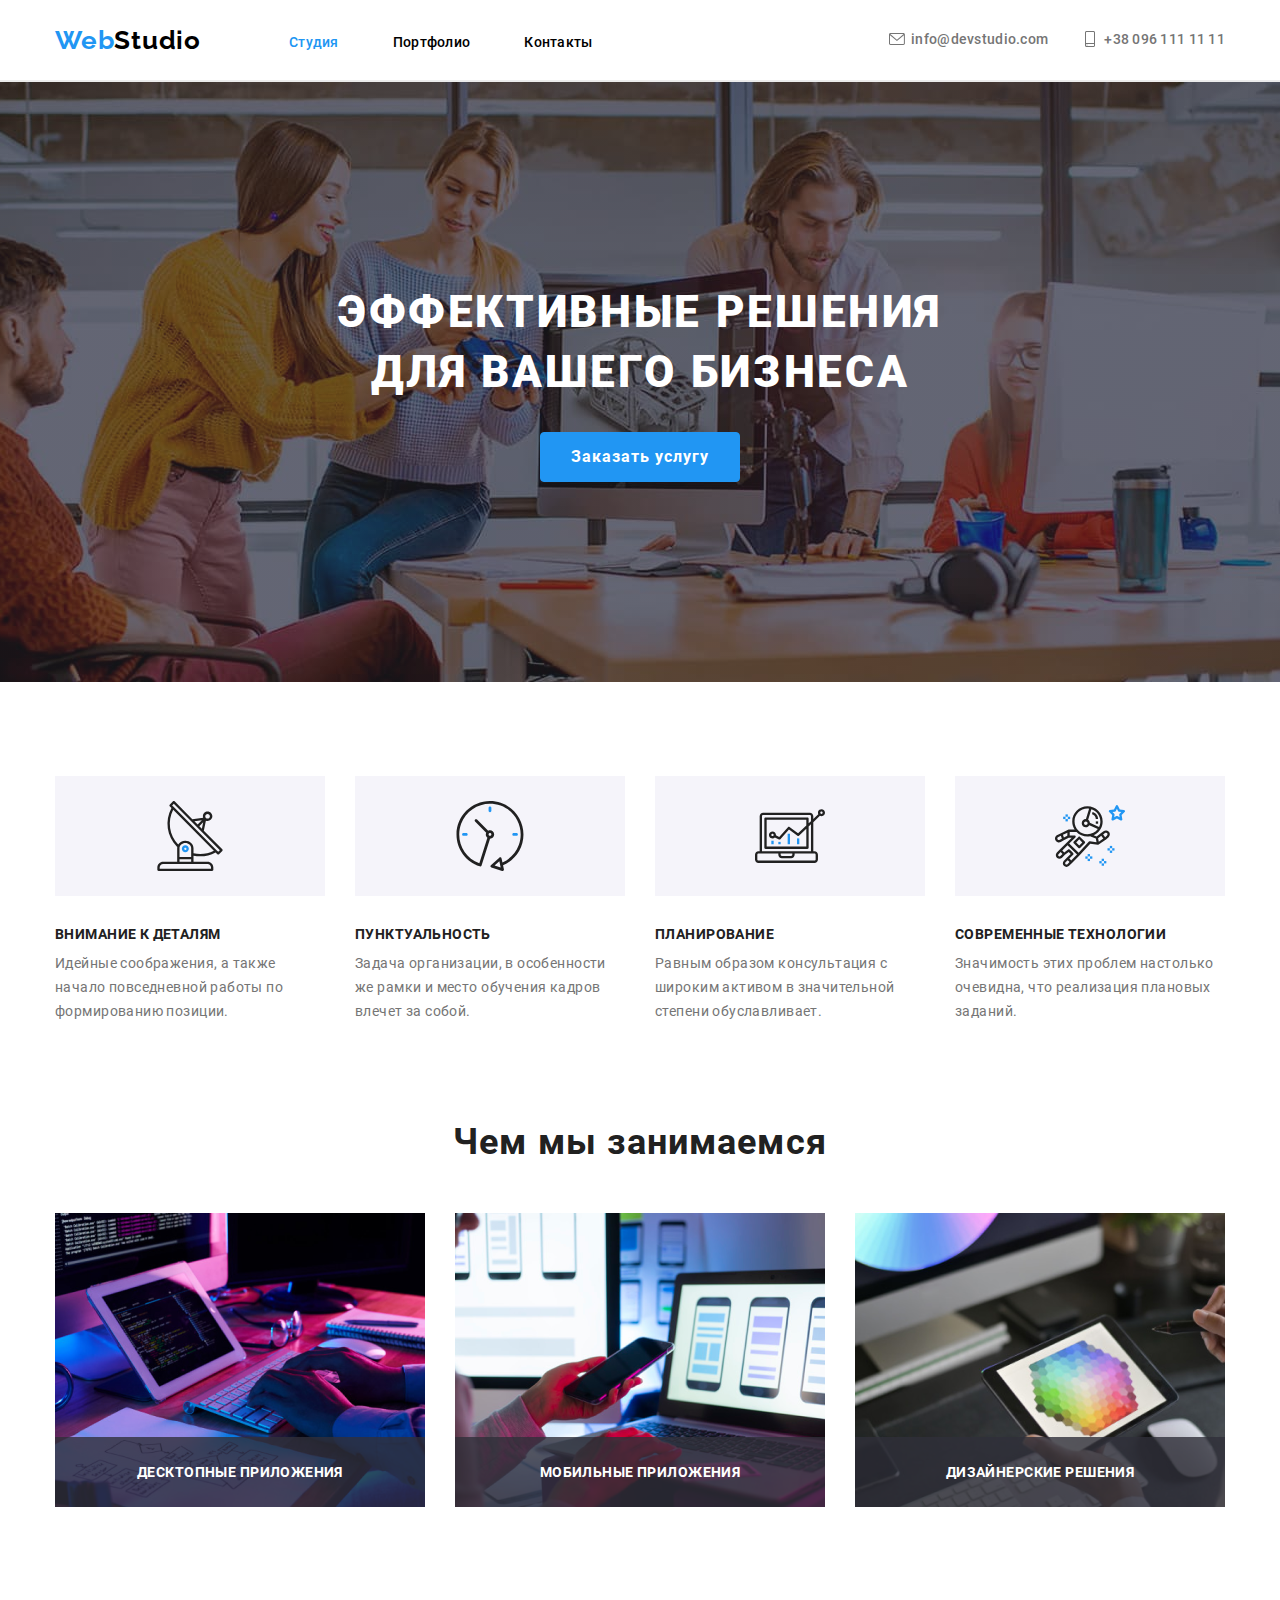
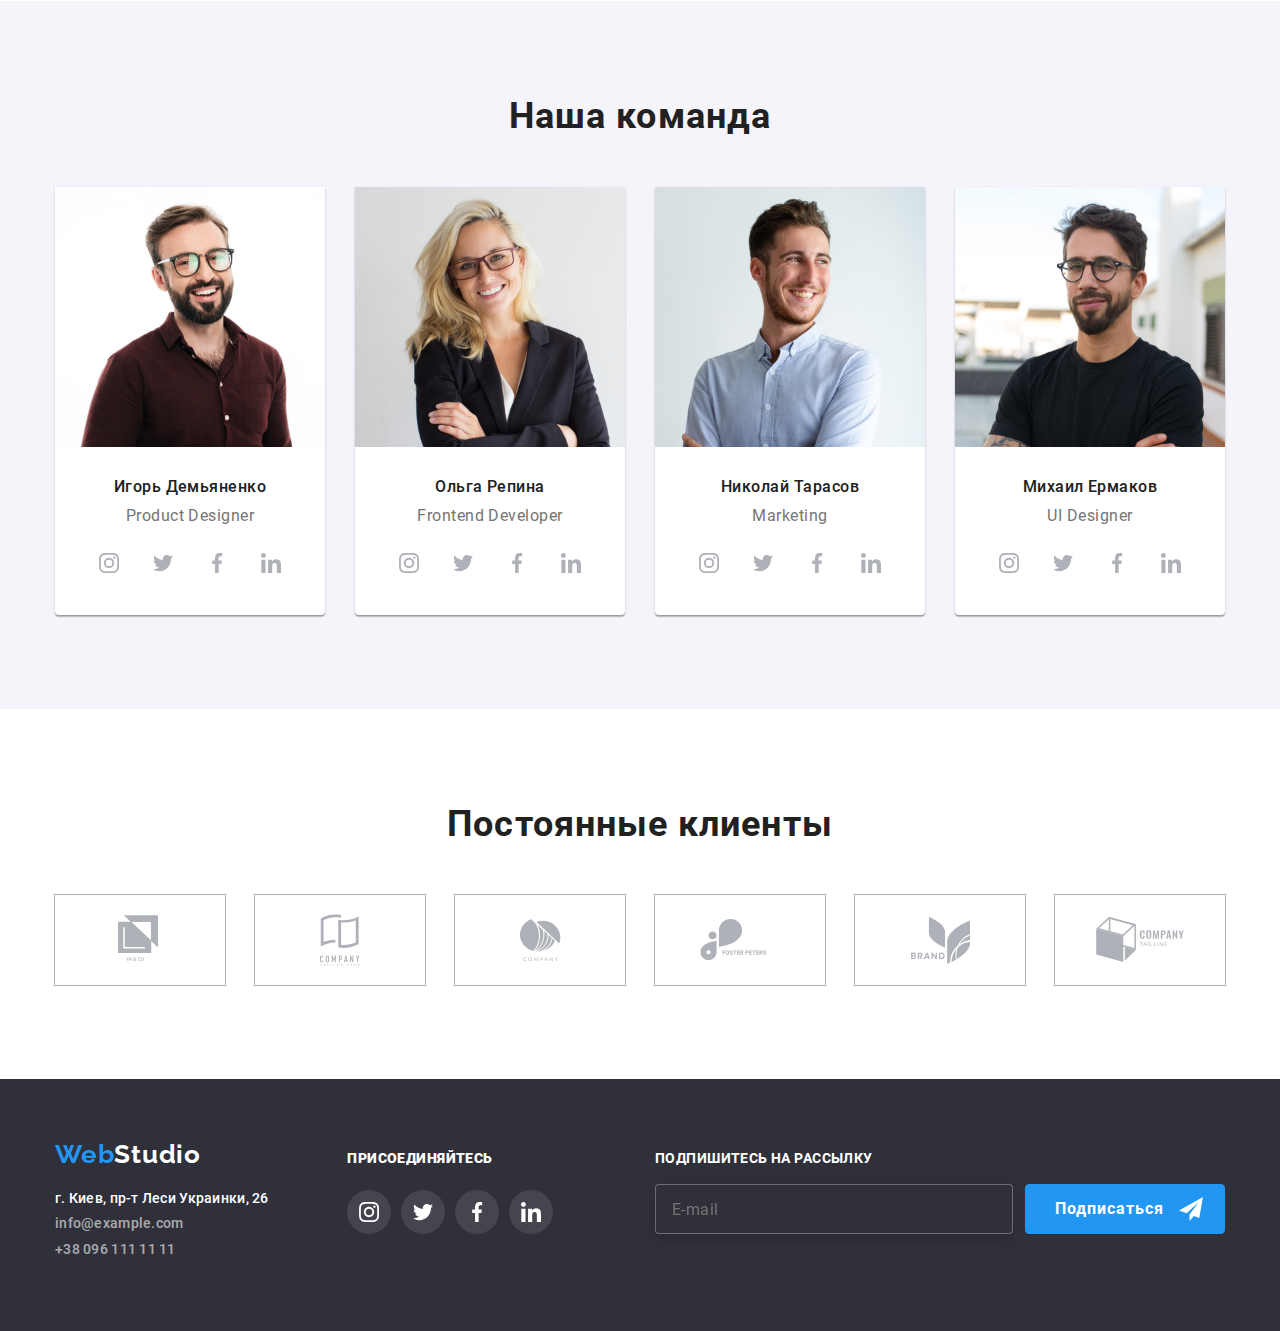
==== commit b40b4c03: "Update index.html" ====
--- a/index.html
+++ b/index.html
@@ -120,42 +120,42 @@
         <section class="section">
             <div class=container>
                 <!-- НАШИ ПРЕИМУЩЕСТВА -->
-                <section>
-                    <!-- список секции  -->
-                    <!-- <h2>Наше преимущество</h2> -->
-                    <ul class="features-set">
-                        <li class="icon-advantages icon1">
-                            <h3 class='title-h3'>Внимание к деталям</h3>
-                            <p class=" p-advantages">
-                                Идейные соображения, а также начало повседневной работы по формированию позиции.
-                            </p>
-                        </li>
-
-                        <li class="icon-advantages icon2">
-                            <h3 class="title-h3">Пунктуальность</h3>
-                            <p class="p-advantages">
-                                Задача организации, в особенности
-                                же рамки и место обучения кадров
-                                влечет за собой.
-                            </p>
-                        </li>
-                        <li class="icon-advantages icon3">
-                            <h3 class="title-h3">Планирование</h3>
-                            <p class="p-advantages">
-                                Равным образом консультация с
-                                широким активом в значительной
-                                степени обуславливает.
-                            </p>
-                        </li>
-                        <li class="icon-advantages icon4">
-                            <h3 class="title-h3">Современные технологии</h3>
-                            <p class="p-advantages">
-                                Значимость этих проблем настолько
-                                очевидна, что реализация плановых
-                                заданий.
-                            </p>
-                        </li>
-                    </ul>
+
+                <!-- список секции  -->
+                <!-- <h2>Наше преимущество</h2> -->
+                <ul class="features-set">
+                    <li class="icon-advantages icon1">
+                        <h3 class='title-h3'>Внимание к деталям</h3>
+                        <p class=" p-advantages">
+                            Идейные соображения, а также начало повседневной работы по формированию позиции.
+                        </p>
+                    </li>
+
+                    <li class="icon-advantages icon2">
+                        <h3 class="title-h3">Пунктуальность</h3>
+                        <p class="p-advantages">
+                            Задача организации, в особенности
+                            же рамки и место обучения кадров
+                            влечет за собой.
+                        </p>
+                    </li>
+                    <li class="icon-advantages icon3">
+                        <h3 class="title-h3">Планирование</h3>
+                        <p class="p-advantages">
+                            Равным образом консультация с
+                            широким активом в значительной
+                            степени обуславливает.
+                        </p>
+                    </li>
+                    <li class="icon-advantages icon4">
+                        <h3 class="title-h3">Современные технологии</h3>
+                        <p class="p-advantages">
+                            Значимость этих проблем настолько
+                            очевидна, что реализация плановых
+                            заданий.
+                        </p>
+                    </li>
+                </ul>
             </div>
 
         </section>
--- a/css/main.min.css
+++ b/css/main.min.css
@@ -1,2 +1,2 @@
-/*! modern-normalize v1.0.0 | MIT License | https://github.com/sindresorhus/modern-normalize */*,*::before,*::after{-webkit-box-sizing:border-box;box-sizing:border-box}:root{-moz-tab-size:4;-o-tab-size:4;tab-size:4}html{line-height:1.15;-webkit-text-size-adjust:100%}body{margin:0}body{font-family:system-ui,-apple-system,"Segoe UI",Roboto,Helvetica,Arial,sans-serif,"Apple Color Emoji","Segoe UI Emoji"}hr{height:0;color:inherit}abbr[title]{-webkit-text-decoration:underline dotted;text-decoration:underline dotted}b,strong{font-weight:bolder}code,kbd,samp,pre{font-family:ui-monospace, SFMono-Regular, Consolas, 'Liberation Mono', Menlo, monospace;font-size:1em}small{font-size:80%}sub,sup{font-size:75%;line-height:0;position:relative;vertical-align:baseline}sub{bottom:-0.25em}sup{top:-0.5em}table{text-indent:0;border-color:inherit}button,input,optgroup,select,textarea{font-family:inherit;font-size:100%;line-height:1.15;margin:0}button,select{text-transform:none}button,[type='button'],[type='reset'],[type='submit']{-webkit-appearance:button}::-moz-focus-inner{border-style:none;padding:0}:-moz-focusring{outline:1px dotted ButtonText}:-moz-ui-invalid{box-shadow:none}legend{padding:0}progress{vertical-align:baseline}::-webkit-inner-spin-button,::-webkit-outer-spin-button{height:auto}[type='search']{-webkit-appearance:textfield;outline-offset:-2px}::-webkit-search-decoration{-webkit-appearance:none}::-webkit-file-upload-button{-webkit-appearance:button;font:inherit}summary{display:list-item}@font-face{font-family:'Roboto';font-style:normal;font-weight:400;src:url("../fonts/roboto/roboto-v20-latin_cyrillic-regular.eot");src:local("Roboto"),local("Roboto-Regular"),url("../fonts/roboto/roboto-v20-latin_cyrillic-regular.eot?#iefix") format("embedded-opentype"),url("../fonts/roboto/roboto-v20-latin_cyrillic-regular.woff2") format("woff2"),url("../fonts/roboto/roboto-v20-latin_cyrillic-regular.woff") format("woff"),url("../fonts/roboto/roboto-v20-latin_cyrillic-regular.ttf") format("truetype"),url("../fonts/roboto/roboto-v20-latin_cyrillic-regular.svg#Roboto") format("svg")}@font-face{font-family:'Roboto';font-style:normal;font-weight:500;src:url("../fonts/roboto/roboto-v20-latin_cyrillic-500.eot");src:local("Roboto Medium"),local("Roboto-Medium"),url("../fonts/roboto/roboto-v20-latin_cyrillic-500.eot?#iefix") format("embedded-opentype"),url("../fonts/roboto/roboto-v20-latin_cyrillic-500.woff2") format("woff2"),url("../fonts/roboto/roboto-v20-latin_cyrillic-500.woff") format("woff"),url("../fonts/roboto/roboto-v20-latin_cyrillic-500.ttf") format("truetype"),url("../fonts/roboto/roboto-v20-latin_cyrillic-500.svg#Roboto") format("svg")}@font-face{font-family:'Roboto';font-style:normal;font-weight:700;src:url("../fonts/roboto/roboto-v20-latin_cyrillic-700.eot");src:local("Roboto Bold"),local("Roboto-Bold"),url("../fonts/roboto/roboto-v20-latin_cyrillic-700.eot?#iefix") format("embedded-opentype"),url("../fonts/roboto/roboto-v20-latin_cyrillic-700.woff2") format("woff2"),url("../fonts/roboto/roboto-v20-latin_cyrillic-700.woff") format("woff"),url("../fonts/roboto/roboto-v20-latin_cyrillic-700.ttf") format("truetype"),url("../fonts/roboto/roboto-v20-latin_cyrillic-700.svg#Roboto") format("svg")}@font-face{font-family:'Roboto';font-style:normal;font-weight:900;src:url("../fonts/roboto/roboto-v20-latin_cyrillic-900.eot");src:local("Roboto Black"),local("Roboto-Black"),url("../fonts/roboto/roboto-v20-latin_cyrillic-900.eot?#iefix") format("embedded-opentype"),url("../fonts/roboto/roboto-v20-latin_cyrillic-900.woff2") format("woff2"),url("../fonts/roboto/roboto-v20-latin_cyrillic-900.woff") format("woff"),url("../fonts/roboto/roboto-v20-latin_cyrillic-900.ttf") format("truetype"),url("../fonts/roboto/roboto-v20-latin_cyrillic-900.svg#Roboto") format("svg")}@font-face{font-family:'Raleway';font-style:normal;font-weight:400;src:url("../fonts/raleway/raleway-v18-latin_cyrillic-regular.eot");src:local(""),url("../fonts/raleway/raleway-v18-latin_cyrillic-regular.eot?#iefix") format("embedded-opentype"),url("../fonts/raleway/raleway-v18-latin_cyrillic-regular.woff2") format("woff2"),url("../fonts/raleway/raleway-v18-latin_cyrillic-regular.woff") format("woff"),url("../fonts/raleway/raleway-v18-latin_cyrillic-regular.ttf") format("truetype"),url("../fonts/raleway/raleway-v18-latin_cyrillic-regular.svg#Raleway") format("svg")}@font-face{font-family:'Raleway';font-style:normal;font-weight:700;src:url("../fonts/raleway/raleway-v18-latin_cyrillic-700.eot");src:local(""),url("../fonts/raleway/raleway-v18-latin_cyrillic-700.eot?#iefix") format("embedded-opentype"),url("../fonts/raleway/raleway-v18-latin_cyrillic-700.woff2") format("woff2"),url("../fonts/raleway/raleway-v18-latin_cyrillic-700.woff") format("woff"),url("../fonts/raleway/raleway-v18-latin_cyrillic-700.ttf") format("truetype"),url("../fonts/raleway/raleway-v18-latin_cyrillic-700.svg#Raleway") format("svg")}html{-webkit-box-sizing:border-box;box-sizing:border-box}*,*::before,*::after{-webkit-box-sizing:inherit;box-sizing:inherit}body{margin:0;font-family:"Roboto",sans-serif;font-style:normal}img{display:block;max-width:100%;height:auto}.a-link{display:block;text-decoration:none}.feautures-item,.revews-set{padding:0;margin:0;list-style:none}.container{padding-left:15px;padding-right:15px;margin-left:auto;margin-right:auto;list-style:none}@media (min-width: 480px){.container{width:480px}}@media (min-width: 768px){.container{width:768px}}@media (min-width: 1200px){.container{width:1200px}}.center-container{display:-webkit-box;display:-ms-flexbox;display:flex;list-style:none;-webkit-box-pack:justify;-ms-flex-pack:justify;justify-content:space-between}.section{padding-top:94px}section.title{margin-top:0;margin-bottom:24px}.page-header{border-bottom:2px solid black;position:relative}.page-header .nav{display:-webkit-box;display:-ms-flexbox;display:flex;-webkit-box-align:center;-ms-flex-align:center;align-items:center;-webkit-box-pack:justify;-ms-flex-pack:justify;justify-content:space-between;min-height:60px}.button-menu{display:-webkit-inline-box;display:-ms-inline-flexbox;display:inline-flex;margin:0;padding:0;border:none;height:60px;-webkit-box-align:center;-ms-flex-align:center;align-items:center;-webkit-box-pack:justify;-ms-flex-pack:justify;justify-content:space-between;background-color:transparent}@media (min-width: 768px){.button-menu{display:none}}.button-menu .icon-close{display:none}.button-menu.is-open .icon-close{display:block}.button-menu.is-open .icon-menu{display:none}.button-menu:hover .icon-close{fill:#2196F3}.button-menu:hover .icon-menu{fill:#2196F3}.menu-container{padding:0px;background-color:#fff;text-align:center;font-size:18px}.menu-container.is-open{display:block}@media (min-width: 768px){.menu-container.is-open{display:-webkit-inline-box;display:-ms-inline-flexbox;display:inline-flex;-webkit-box-pack:justify;-ms-flex-pack:justify;justify-content:space-between}}@media (max-width: 767px){.menu-container{display:none;height:393px;position:absolute;top:100%;left:0;width:100%}}@media (min-width: 768px){.menu-container{display:-webkit-inline-box;display:-ms-inline-flexbox;display:inline-flex;-webkit-box-pack:justify;-ms-flex-pack:justify;justify-content:space-between;-webkit-box-flex:2;-ms-flex-positive:2;flex-grow:2}}.contacts{color:#757575}.webstudio{display:-webkit-inline-box;display:-ms-inline-flexbox;display:inline-flex;font-family:Raleway;font-weight:700;font-style:normal;font-size:26px;line-height:1.192;letter-spacing:0.03em;text-decoration:none;-webkit-box-align:center;-ms-flex-align:center;align-items:center}.webstudio-header{color:#000}@media (min-width: 768px){.site-nav .item{display:-webkit-inline-box;display:-ms-inline-flexbox;display:inline-flex;-webkit-box-align:baseline;-ms-flex-align:baseline;align-items:baseline;margin-left:88px;font-size:14px}.site-nav .item:not(:last-child){margin-right:50px}}@media (max-width: 767px){.site-nav .item:first-child{padding-top:60px}.site-nav .item{display:-webkit-box;display:-ms-flexbox;display:flex;-webkit-box-pack:center;-ms-flex-pack:center;justify-content:center;padding-bottom:40px}}.auth-nav{margin-left:auto}@media (min-width: 768px){.auth-nav .item{display:block;text-align:left;font-size:12px}}@media (min-width: 1200px){.auth-nav .item{display:-webkit-inline-box;display:-ms-inline-flexbox;display:inline-flex;-webkit-box-align:baseline;-ms-flex-align:baseline;align-items:baseline}}@media (max-width: 767px){.auth-nav .item:first-child{padding-top:20px;font-size:18px}.auth-nav .item{display:-webkit-box;display:-ms-flexbox;display:flex;-webkit-box-pack:center;-ms-flex-pack:center;justify-content:center;padding-bottom:16px}}.auth-nav .link{font-style:normal;font-weight:500;line-height:1.17166;letter-spacing:0.02em;color:inherit;text-decoration:none}.link{display:block;padding-top:0px;font-weight:500;font-style:normal;line-height:1.17166;letter-spacing:0.02em;text-decoration:none;color:inherit}.link:hover,.link:focus{color:#2196F3}.link.current{color:#2196F3}.link.current::after{content:"";display:block;height:4px;background:#2196F3;border-radius:2px;margin-left:auto;margin-right:auto}.accent{color:#2196F3}.auth-icon-svg{width:16px;height:16px;fill:currentColor;margin-right:10px}.item .link{display:block;-webkit-box-align:center;-ms-flex-align:center;align-items:center;-webkit-box-pack:center;-ms-flex-pack:center;justify-content:center}.site-nav .item+.item{margin-left:0px}.footer-main{padding-left:15px;padding-right:15px;margin-left:auto;margin-right:auto;outline:2px solid darkorchid;padding-top:60px;padding-bottom:0;background-color:#2F303A}@media (min-width: 1200px){.footer-main{height:252px;margin-top:94px}}@media (max-width: 767px){.footer-main{height:603px;margin-top:45px}}.container-footer{margin-left:auto;margin-right:auto;padding:0 15px;display:-webkit-box;display:-ms-flexbox;display:flex}@media (max-width: 767px){.container-footer{-ms-flex-wrap:wrap;flex-wrap:wrap;-webkit-box-pack:space-evenly;-ms-flex-pack:space-evenly;justify-content:space-evenly;text-align:center}}@media (min-width: 1200px){.container-footer{width:1200px;-webkit-box-align:baseline;-ms-flex-align:baseline;align-items:baseline}}.footer-link{font-style:normal;color:rgba(255,255,255,0.6);font-weight:400;font-size:14px;line-height:1.71;letter-spacing:0.03em;list-style:none;padding-left:0;margin-top:20px}.link.footer-adress{color:#fff}.footer-margin{margin-bottom:9px}.webstudio-footer{color:#fff}.join{color:#fff;width:206px;height:86px;font-style:normal;font-weight:bold;font-size:14px;line-height:1.43;letter-spacing:0.03em;text-decoration:none}@media (min-width: 480px){.join{margin-top:60px}}@media (max-width: 767px){.join{margin-top:0px}}@media (min-width: 1200px){.join{margin-left:70px}}.container-join{display:-webkit-box;display:-ms-flexbox;display:flex;list-style:none;padding:0;margin-top:22px;margin-bottom:0;margin-left:auto;margin-right:auto;-webkit-box-pack:justify;-ms-flex-pack:justify;justify-content:space-between}.subscribe{color:#fff;padding:0;text-transform:uppercase;font-style:normal;font-weight:bold;font-size:14px;line-height:1.43;letter-spacing:0.03em;text-decoration:none}@media (min-width: 1200px){.subscribe{position:relative;margin-left:93px;width:570px;height:86px}}@media (max-width: 767px){.subscribe{width:400px;-webkit-box-align:center;-ms-flex-align:center;align-items:center}}.btn-subscribe{font-family:inherit;color:#fff;border-radius:4px;border-color:#2196F3;background-color:#2196F3;font-style:normal;font-weight:700;font-size:16px;line-height:1.87;letter-spacing:0.06em;width:200px;height:50px;border:1px solid #2196F3;margin-top:0;margin-left:0;-webkit-box-align:center;-ms-flex-align:center;align-items:center;padding-left:29px;padding-right:28px;background-image:url(../img/send.svg);background-size:24px 24px;background-position:88%;background-repeat:no-repeat}@media (min-width: 1200px){.btn-subscribe{display:-webkit-box;display:-ms-flexbox;display:flex;position:absolute;top:36px;right:0}}.in-subscribe{font-style:normal;font-weight:normal;font-size:16px;line-height:1.25;-webkit-box-align:center;-ms-flex-align:center;align-items:center;letter-spacing:0.03em;color:rgba(255,255,255,0.6);background-color:#2F303A;width:358px;height:50px;border:1px solid rgba(255,255,255,0.3);-webkit-box-sizing:border-box;box-sizing:border-box;-webkit-filter:drop-shadow(0px 4px 4px rgba(0,0,0,0.15));filter:drop-shadow(0px 4px 4px rgba(0,0,0,0.15));border-radius:4px}@media (min-width: 1200px){.in-subscribe{display:-webkit-box;display:-ms-flexbox;display:flex;position:absolute;top:36px;left:0;padding-left:16px}}@media (max-width: 767px){.in-subscribe{margin-top:20px;margin-bottom:20px}}.effect-solving{text-align:center;margin-left:auto;margin-right:auto;max-width:1600px;height:400px;background-color:#2F303A;background-size:cover;background-position:center}@media screen and (max-width: 767px){.effect-solving{padding-top:118px;background-image:-webkit-gradient(linear, left top, right top, from(rgba(47,48,58,0.4)), to(rgba(47,48,58,0.4))),url("../img/hero/mobile/img-hero.jpg");background-image:linear-gradient(to right, rgba(47,48,58,0.4), rgba(47,48,58,0.4)),url("../img/hero/mobile/img-hero.jpg")}}@media screen and (max-width: 767px) and (min-device-pixel-ratio: 2), screen and (max-width: 767px) and (-webkit-min-device-pixel-ratio: 2), screen and (max-width: 767px) and (min-resolution: 192dpi), screen and (max-width: 767px) and (min-resolution: 2dppx){.effect-solving{background-image:-webkit-gradient(linear, left top, right top, from(rgba(47,48,58,0.4)), to(rgba(47,48,58,0.4))),url("../img/hero/mobile/img-hero@2x.jpg");background-image:linear-gradient(to right, rgba(47,48,58,0.4), rgba(47,48,58,0.4)),url("../img/hero/mobile/img-hero@2x.jpg")}}@media screen and (min-width: 768px){.effect-solving{padding-top:118px;background-image:-webkit-gradient(linear, left top, right top, from(rgba(47,48,58,0.4)), to(rgba(47,48,58,0.4))),url("../img/hero/tablet/img-hero.jpg");background-image:linear-gradient(to right, rgba(47,48,58,0.4), rgba(47,48,58,0.4)),url("../img/hero/tablet/img-hero.jpg")}}@media screen and (min-width: 768px) and (min-device-pixel-ratio: 2), screen and (min-width: 768px) and (-webkit-min-device-pixel-ratio: 2), screen and (min-width: 768px) and (min-resolution: 192dpi), screen and (min-width: 768px) and (min-resolution: 2dppx){.effect-solving{background-image:-webkit-gradient(linear, left top, right top, from(rgba(47,48,58,0.4)), to(rgba(47,48,58,0.4))),url("../img/hero/tablet/img-hero@2x.jpg");background-image:linear-gradient(to right, rgba(47,48,58,0.4), rgba(47,48,58,0.4)),url("../img/hero/tablet/img-hero@2x.jpg")}}@media screen and (min-width: 1200px){.effect-solving{background-size:1600px 600px;padding-top:200px;height:600px;background-image:-webkit-gradient(linear, left top, right top, from(rgba(47,48,58,0.4)), to(rgba(47,48,58,0.4))),url("../img/hero/desktop/img-hero.jpg");background-image:linear-gradient(to right, rgba(47,48,58,0.4), rgba(47,48,58,0.4)),url("../img/hero/desktop/img-hero.jpg")}}@media screen and (min-width: 1200px) and (min-device-pixel-ratio: 2), screen and (min-width: 1200px) and (-webkit-min-device-pixel-ratio: 2), screen and (min-width: 1200px) and (min-resolution: 192dpi), screen and (min-width: 1200px) and (min-resolution: 2dppx){.effect-solving{background-image:-webkit-gradient(linear, left top, right top, from(rgba(47,48,58,0.4)), to(rgba(47,48,58,0.4))),url("../img/hero/desktop/Img-hero@2x.jpg");background-image:linear-gradient(to right, rgba(47,48,58,0.4), rgba(47,48,58,0.4)),url("../img/hero/desktop/Img-hero@2x.jpg")}}.title-h1{text-align:center;font-weight:900;letter-spacing:0.06em;text-transform:uppercase;color:#fff;margin:0 auto;margin-top:0}@media (min-width: 1200px){.title-h1{width:696px;font-size:44px;line-height:1.364}}@media (min-width: 768px){.title-h1{width:360px;font-size:26px;line-height:1.615}}@media (min-width: 480px){.title-h1{width:360px;font-size:26px;line-height:1.615}}.btn{font-family:inherit;color:#fff;border-radius:4px;border-color:#2196F3;background-color:#2196F3;font-style:normal;font-weight:700;font-size:16px;line-height:1.87;letter-spacing:0.06em;margin-top:30px;width:200px;height:50px;border:1px solid #2196F3}.backdrop{position:fixed;top:0;left:0;width:100%;height:100%;background-color:rgba(0,0,0,0.5)}@media (max-width: 767px){.backdrop{padding:15px;overflow-y:scroll}}@media (min-width: 768px){.backdrop{opacity:1;visibility:visible;-webkit-transition:opacity 250ms cubic-bezier(0.4, 0, 0.2, 1),visibility 250ms cubic-bezier(0.4, 0, 0.2, 1);transition:opacity 250ms cubic-bezier(0.4, 0, 0.2, 1),visibility 250ms cubic-bezier(0.4, 0, 0.2, 1)}}@media (max-width: 767px){.backdrop.is-hidden{display:none}}@media (min-width: 768px){.backdrop.is-hidden{opacity:0;pointer-events:none;visibility:hidden}}@media (min-width: 768px){.backdrop.is-hidden .modal{opacity:0;-webkit-transform:translate(-50%, -50%) scale(0.2) rotate(180deg);transform:translate(-50%, -50%) scale(0.2) rotate(180deg)}}.modal{position:relative;width:450px;background-color:#fff;border-radius:4px}@media (min-width: 768px){.modal{position:absolute;top:50%;left:50%;-webkit-transform:translate(-50%, -50%) scale(1);transform:translate(-50%, -50%) scale(1);max-width:450px;height:609px}}@media (min-width: 1200px){.modal{max-width:528px;width:100%;height:581px}}@media screen and (min-width: 768px) and (max-width: 1199px){.modal{max-width:450px;width:100%}}.btn-close{display:inline-block;position:absolute;top:8px;right:8px;width:30px;height:30px;background-image:url(../img/modal-form/close1.svg);border:none;background-color:#fff}.btn-close:hover,.btn-close:focus{background-image:url(../img/modal-form/close2.svg)}.modal-font{padding-top:40px;font-style:normal;font-weight:bold;font-size:20px;line-height:23px;text-align:center;letter-spacing:0.03em}.form-style-input{position:relative}.form-icon{position:absolute;top:50%;left:56px;-webkit-transform:translateY(-50%);transform:translateY(-50%);display:inline-block;width:18px;height:18px}.form-input{display:-webkit-box;display:-ms-flexbox;display:flex;-webkit-box-align:center;-ms-flex-align:center;align-items:center;margin-left:41px;margin-top:30px;border:1px solid rgba(33,33,33,0.2);-webkit-box-sizing:border-box;box-sizing:border-box;border-radius:4px;font-style:normal;font-weight:normal;font-size:14px;line-height:16px;letter-spacing:0.01em;padding:0;color:#000;padding-left:42px}@media (min-width: 1200px){.form-input{width:448px;height:40px}}@media (min-width: 768px){.form-input{width:370px;height:40px}}@media (min-width: 480px){.form-input{width:370px;height:40px}}.form-input:focus,.form-input:hover{outline:none;border-color:#2196F3}.form-input:focus ~ .form-icon,.form-input:hover ~ .form-icon{fill:#2196F3}.form-label{position:absolute;-webkit-transform:translateY(-40px);transform:translateY(-40px);top:50%;left:41px;font-style:normal;font-weight:normal;font-size:12px;line-height:1.167;letter-spacing:0.01em;color:#757575}.checkbox{-webkid-appearance:none;-moz-appearance:none;-webkit-appearance:none;appearance:none;position:absolute;top:0}.checkbox-label{position:relative;display:inline-block;font-style:normal;font-weight:normal;font-size:14px;line-height:1.714;letter-spacing:0.03em;padding:0;top:20px;text-align:center;color:#757575}.checkbox-icon{display:inline-block;vertical-align:middle;margin-right:5px;background-repeat:no-repeat;width:16px;height:15px;padding:0px;background-image:url(../img/modal-form/check1.svg)}.checkbox:checked+.checkbox-icon{background-image:url(../img/modal-form/check2.svg)}.form-link{display:inline-block;padding:0px;margin:0px;margin-top:20px;font-style:normal;font-weight:normal;font-size:14px;line-height:1.714;letter-spacing:0.03em;color:#2196F3;padding:0px;margin:0px}.label-check{font-style:normal;font-weight:normal;font-size:14px;line-height:24px;line-height:1.714;letter-spacing:0.03em;color:#757575}.btn-send{font-family:inherit;color:#fff;border-radius:4px;border-color:#2196F3;background-color:#2196F3;font-style:normal;font-weight:700;font-size:16px;line-height:1.87;letter-spacing:0.06em;margin-top:50px;width:200px;height:50px;border:1px solid #2196F3}.btn-send:hover,.btn-send:focus{-webkit-box-shadow:0px 4px 4px rgba(0,0,0,0.15);box-shadow:0px 4px 4px rgba(0,0,0,0.15)}.textarea-form{resize:none;display:-webkit-box;display:-ms-flexbox;display:flex;margin-left:41px;margin-top:30px;border:1px solid rgba(33,33,33,0.2);-webkit-box-sizing:border-box;box-sizing:border-box;border-radius:4px;font-style:normal;font-weight:normal;font-size:14px;line-height:16px;letter-spacing:0.01em;color:#000;padding-left:16px;padding-top:12px}@media (min-width: 1200px){.textarea-form{height:120px;width:448px}}@media (min-width: 768px){.textarea-form{width:370px;height:120px}}@media (min-width: 480px){.textarea-form{width:370px;height:120px}}.team-icon-link{display:-webkit-box;display:-ms-flexbox;display:flex;-webkit-box-pack:center;-ms-flex-pack:center;justify-content:center;-webkit-box-align:center;-ms-flex-align:center;align-items:center;width:44px;height:44px;background-color:#fff;border-radius:50%}.team-icon-link:hover,.team-icon-link:focus{background-color:#2196F3}.team-icon-link:hover .team-icon-svg,.team-icon-link:focus .team-icon-svg{fill:#fff}.join-icon-link{display:-webkit-box;display:-ms-flexbox;display:flex;-webkit-box-pack:center;-ms-flex-pack:center;justify-content:center;-webkit-box-align:center;-ms-flex-align:center;align-items:center;width:44px;height:44px;background-color:rgba(255,255,255,0.1);border-radius:50%}.join-icon-link:hover,.join-icon-link:focus{background-color:#2196F3}.join-icon-link:hover .team-icon-svg,.join-icon-link:focus .team-icon-svg{fill:#fff}.team-icon-svg{width:20px;height:20px;fill:#AFB1B8}.join-icon-svg{width:20px;height:20px;fill:#fff}.p-advantages{font-style:normal;font-weight:normal;font-size:14px;line-height:1.71;letter-spacing:0.03em;color:#757575;height:75px;margin:0;margin-top:10px;text-align:justify}.title-h3{font-weight:bold;font-size:14px;line-height:16px;letter-spacing:0.03em;text-transform:uppercase;color:#212121;margin:0;padding:0}.icon1::before{background-image:url(../img/advantages-icon1.svg)}.icon2::before{background-image:url(../img/advantages-icon2.svg)}.icon3::before{background-image:url(../img/advantages-icon3.svg)}.icon4::before{background-image:url(../img/advantages-icon4.svg)}@media (min-width: 768px){.features-set{display:-webkit-box;display:-ms-flexbox;display:flex;-ms-flex-wrap:wrap;flex-wrap:wrap;margin:-5px}}@media (min-width: 1200px){.features-set{margin:-15px}}.icon-advantages{padding:0;margin-top:0;margin-bottom:0;color:#fff;font-size:32px}@media screen and (min-width: 768px){.icon-advantages{-ms-flex-preferred-size:calc((100% - 4 * 5px)/2);flex-basis:calc((100% - 4 * 5px)/2);margin:5px}}@media screen and (min-width: 1200px){.icon-advantages{-ms-flex-preferred-size:calc((100% - 8* 15px)/4);flex-basis:calc((100% - 8* 15px)/4);margin:15px}}@media screen and (max-width: 737px){.icon-advantages:not(:last-child){margin-bottom:30px}}.icon-advantages::before{content:"";display:block;margin-bottom:30px;height:120px;background-repeat:no-repeat;background-position:center;background-color:#F5F4FA}@media screen and (max-width: 1200px){.whatarewedoing{display:none}}.title-h2{font-weight:bold;font-size:36px;line-height:1.167;text-align:center;letter-spacing:0.03em;color:#212121;margin:0px 0px 50px 0px}.title-img{position:absolute;display:-webkit-box;display:-ms-flexbox;display:flex;width:370px;height:70px;background-color:rgba(47,48,58,0.8);margin:0px;padding:0px;bottom:0px;text-align:center;font-weight:bold;font-size:14px;line-height:1.143;letter-spacing:0.03em;text-transform:uppercase;color:#fff}.team-section{background-color:#F5F4FA;margin-top:94px;margin-bottom:0;padding-top:94px;text-align:center}@media (min-width: 480px){.team-img{height:460px;width:450px}}@media (min-width: 768px){.team-img{height:374px;width:354px}}@media (min-width: 1200px){.team-img{width:270px;height:260px}}@media (min-width: 768px){.team-set{display:-webkit-box;display:-ms-flexbox;display:flex;-ms-flex-wrap:wrap;flex-wrap:wrap;margin:-5px}}@media (min-width: 1200px){.team-set{margin:-15px}}.team-li{background-color:white;-webkit-box-shadow:0px 1px 3px rgba(0,0,0,0.12),0px 1px 1px rgba(0,0,0,0.14),0px 2px 1px rgba(0,0,0,0.2);box-shadow:0px 1px 3px rgba(0,0,0,0.12),0px 1px 1px rgba(0,0,0,0.14),0px 2px 1px rgba(0,0,0,0.2);border-radius:0px 0px 4px 4px}@media (min-width: 480px){.team-li{height:622px;width:450px}}@media (min-width: 768px){.team-li{height:536px;width:354px;-ms-flex-preferred-size:calc((100% - 4 * 5px)/2);flex-basis:calc((100% - 4 * 5px)/2);margin:5px}}@media (min-width: 1200px){.team-li{height:428px;width:270px;-ms-flex-preferred-size:calc((100% - 8* 15px)/4);flex-basis:calc((100% - 8* 15px)/4);margin:15px}}@media (max-width: 767px){.team-li:not(:last-child){margin-bottom:30px}}.team-name{margin:30px 0 0 0;padding:0;font-weight:500;font-size:16px;line-height:1.188;letter-spacing:0.03em;color:#212121}.p-position{margin:10px 0 16px 0;padding:0;font-style:normal;font-weight:400;font-size:16px;line-height:1.188;letter-spacing:0.03em;color:#757575}.container-social-network{-webkit-box-pack:justify;-ms-flex-pack:justify;justify-content:space-between;padding:0}@media (min-width: 480px){.container-social-network{width:450px}}@media (min-width: 768px){.container-social-network{width:354px}}@media (min-width: 1200px){.container-social-network{width:270px}}.center-network{display:-webkit-box;display:-ms-flexbox;display:flex;list-style:none}@media (min-width: 480px){.center-network{padding:0px 122px 0px 122px}}@media (min-width: 768px){.center-network{padding:0px 74px 0px 74px}}@media (min-width: 1200px){.center-network{padding:0px 32px 0px 32px}}.a-link:hover .hover::before{-webkit-transform:translateY(0);transform:translateY(0)}@media (min-width: 480px){.client-section{display:-webkit-box;display:-ms-flexbox;display:flex;-ms-flex-wrap:wrap;flex-wrap:wrap;margin:-5px}}@media (max-width: 767px){.client-section{display:-webkit-box;display:-ms-flexbox;display:flex;-ms-flex-wrap:wrap;flex-wrap:wrap;margin:-5px}}@media (min-width: 768px){.client-section{display:-webkit-box;display:-ms-flexbox;display:flex;-ms-flex-wrap:wrap;flex-wrap:wrap;margin:-15px}}@media (min-width: 1200px){.client-section{margin:-15px}}@media (min-width: 768px){.item-client{-ms-flex-preferred-size:calc((100% - 6 * 15px)/3);flex-basis:calc((100% - 6 * 15px)/3);margin:15px}}@media (min-width: 1200px){.item-client{-ms-flex-preferred-size:calc((100% - 12* 15px)/6);flex-basis:calc((100% - 12* 15px)/6);margin:15px}}@media (max-width: 767px){.item-client{-ms-flex-preferred-size:calc((100% - 4 * 10px)/2);flex-basis:calc((100% - 4 * 10px)/2);margin:10px}.item-client:not(:last-child){margin-bottom:30px}}.client-icon-link{display:-webkit-box;display:-ms-flexbox;display:flex;-webkit-box-pack:center;-ms-flex-pack:center;justify-content:center;-webkit-box-align:center;-ms-flex-align:center;align-items:center;height:90px;outline:1px solid #AFB1B8;margin-bottom:0px;margin-top:0px}@media (min-width: 480px){.client-icon-link{width:210px}}@media (min-width: 768px){.client-icon-link{width:226px}}@media (min-width: 1200px){.client-icon-link{width:170px}}.client-icon-link:hover,.client-icon-link:focus{outline:1px solid #2196F3}.client-icon-svg{fill:#AFB1B8}.client-icon-link:hover .client-icon-svg,.client-icon-link:focus .client-icon-svg{fill:#2196F3}@media (min-width: 480px){.btn-container{text-align:left;padding-top:66px}}@media (min-width: 768px){.btn-container{text-align:center;padding-top:60px}}@media (min-width: 1200px){.btn-container{text-align:center;padding-top:100px}}.portfolio-header{border:none;background-color:#ECECEC;color:#ECECEC;height:1px;margin:0px}.portfolio-type{font-weight:400;font-size:16px;line-height:1.87;letter-spacing:0.03em;color:#757575;margin-top:0}.portfolio-name{font-weight:bold;font-size:18px;line-height:2;letter-spacing:0.06em;color:#212121;margin-bottom:4px}.btn-portfolio{font-family:inherit;color:#000;background-color:#F5F4FA;border-color:#F5F4FA;font-style:normal;font-weight:500;font-size:16px;line-height:1.625;letter-spacing:0.03em;text-decoration:none;border:1px solid #F5F4FA;border-radius:4px;padding:6px 22px}.btn-portfolio:hover,.btn-portfolio:active{border-color:#2196F3;background-color:#2196F3;color:#fff}.btn-accent{font-family:inherit;color:#fff;background-color:#2196F3;border-color:#2196F3;font-style:normal;font-weight:500;font-size:16px;line-height:1.625;letter-spacing:0.03em;border:1px solid #2196F3;border-radius:4px;padding:6px 22px;text-decoration:none}.btn-container .item+.item{margin-left:8px;margin-top:15px}.container-flex{margin-left:auto;margin-right:auto;width:1200px;padding:0 15px}.container-grid{padding:0;-webkit-box-pack:justify;-ms-flex-pack:justify;justify-content:space-between}@media (min-width: 480px){.container-grid{margin-top:46px}}@media (min-width: 768px){.container-grid{display:-webkit-box;display:-ms-flexbox;display:flex;-ms-flex-wrap:wrap;flex-wrap:wrap;margin-top:36px}}@media (min-width: 1200px){.container-grid{margin:-15px;margin-top:56px;margin-bottom:94px}}.flex-element{display:-webkit-box;display:-ms-flexbox;display:flex;margin-top:0;margin-bottom:0;border:1px solid #EEEEEE}.flex-element:hover{-webkit-box-shadow:0px 2px 4px 0px #757575;box-shadow:0px 2px 4px 0px #757575}.flex-element:nth-child(3n){margin-left:0px}.flex-element:nth-last-child(-n+3){margin-bottom:0px}@media screen and (min-width: 480px){.flex-element{width:450px;height:404px}}@media screen and (min-width: 768px){.flex-element{width:354px;height:440px;-ms-flex-preferred-size:calc((100% - 4 * 5px)/2);flex-basis:calc((100% - 4 * 5px)/2);margin:5px}}@media screen and (min-width: 1200px){.flex-element{margin-bottom:30px;width:370px;height:404px;-ms-flex-preferred-size:calc((100% - 6* 15px)/3);flex-basis:calc((100% - 6* 15px)/3);margin:15px}}@media screen and (max-width: 737px){.flex-element:not(:last-child){margin-bottom:30px}}.flex-text{margin-left:24px;text-decoration:none}.animation{height:294px;position:relative;overflow:hidden}@media screen and (min-width: 480px){.animation{width:450px}}@media screen and (min-width: 768px){.animation{width:354px}}@media screen and (min-width: 1200px){.animation{width:370px}}.hover::before{display:inline-block;position:absolute;content:"";height:294px;background:rgba(33,150,243,0.9);-webkit-transform:translateY(100%);transform:translateY(100%);-webkit-transition:-webkit-transform 250ms cubic-bezier(0.4, 0, 0.2, 1);transition:-webkit-transform 250ms cubic-bezier(0.4, 0, 0.2, 1);transition:transform 250ms cubic-bezier(0.4, 0, 0.2, 1);transition:transform 250ms cubic-bezier(0.4, 0, 0.2, 1), -webkit-transform 250ms cubic-bezier(0.4, 0, 0.2, 1)}@media screen and (min-width: 480px){.hover::before{width:450px}}@media screen and (min-width: 768px){.hover::before{width:354px}}@media screen and (min-width: 1200px){.hover::before{width:370px}}.animation-overlay{display:block;position:absolute;top:0;left:0;height:294px;color:#fff;font-size:18px;line-height:1.556;letter-spacing:0.03em;padding:15px;-webkit-transform:translateY(100%);transform:translateY(100%);-webkit-transition:-webkit-transform 250ms cubic-bezier(0.4, 0, 0.2, 1);transition:-webkit-transform 250ms cubic-bezier(0.4, 0, 0.2, 1);transition:transform 250ms cubic-bezier(0.4, 0, 0.2, 1);transition:transform 250ms cubic-bezier(0.4, 0, 0.2, 1), -webkit-transform 250ms cubic-bezier(0.4, 0, 0.2, 1)}@media screen and (min-width: 480px){.animation-overlay{width:450px}}@media screen and (min-width: 768px){.animation-overlay{width:354px}}@media screen and (min-width: 1200px){.animation-overlay{width:370px}}.a-link:hover .animation-overlay{-webkit-transform:translateY(0);transform:translateY(0)}.portfolio-img{width:100%}@media screen and (min-width: 480px){.portfolio-img{width:450px}}@media screen and (min-width: 768px){.portfolio-img{width:354px}}@media screen and (min-width: 1200px){.portfolio-img{width:370px}}.site-nav,.auth-nav,.features-set,.team-set,.client-section,.container-grid,.reviews-set{list-style:none;padding:0}@media screen and (max-width: 737px){.reviews{display:none}}.reviews-set{display:-webkit-box;display:-ms-flexbox;display:flex}.reviews-item{text-align:center;padding:40px;color:#fff;font-size:48px;width:33.33333%}@media screen and (min-width: 1200px){.reviews-item{font-size:64px}}.reviews-item:nth-child(1){background-color:#795548}.reviews-item:nth-child(2){background-color:#60708B}.reviews-item:nth-child(3){background-color:#7B1FA2}
+/*! modern-normalize v1.0.0 | MIT License | https://github.com/sindresorhus/modern-normalize */*,*::before,*::after{-webkit-box-sizing:border-box;box-sizing:border-box}:root{-moz-tab-size:4;-o-tab-size:4;tab-size:4}html{line-height:1.15;-webkit-text-size-adjust:100%}body{margin:0}body{font-family:system-ui,-apple-system,"Segoe UI",Roboto,Helvetica,Arial,sans-serif,"Apple Color Emoji","Segoe UI Emoji"}hr{height:0;color:inherit}abbr[title]{-webkit-text-decoration:underline dotted;text-decoration:underline dotted}b,strong{font-weight:bolder}code,kbd,samp,pre{font-family:ui-monospace, SFMono-Regular, Consolas, 'Liberation Mono', Menlo, monospace;font-size:1em}small{font-size:80%}sub,sup{font-size:75%;line-height:0;position:relative;vertical-align:baseline}sub{bottom:-0.25em}sup{top:-0.5em}table{text-indent:0;border-color:inherit}button,input,optgroup,select,textarea{font-family:inherit;font-size:100%;line-height:1.15;margin:0}button,select{text-transform:none}button,[type='button'],[type='reset'],[type='submit']{-webkit-appearance:button}::-moz-focus-inner{border-style:none;padding:0}:-moz-focusring{outline:1px dotted ButtonText}:-moz-ui-invalid{box-shadow:none}legend{padding:0}progress{vertical-align:baseline}::-webkit-inner-spin-button,::-webkit-outer-spin-button{height:auto}[type='search']{-webkit-appearance:textfield;outline-offset:-2px}::-webkit-search-decoration{-webkit-appearance:none}::-webkit-file-upload-button{-webkit-appearance:button;font:inherit}summary{display:list-item}@font-face{font-family:'Roboto';font-style:normal;font-weight:400;src:url("../fonts/roboto/roboto-v20-latin_cyrillic-regular.eot");src:local("Roboto"),local("Roboto-Regular"),url("../fonts/roboto/roboto-v20-latin_cyrillic-regular.eot?#iefix") format("embedded-opentype"),url("../fonts/roboto/roboto-v20-latin_cyrillic-regular.woff2") format("woff2"),url("../fonts/roboto/roboto-v20-latin_cyrillic-regular.woff") format("woff"),url("../fonts/roboto/roboto-v20-latin_cyrillic-regular.ttf") format("truetype"),url("../fonts/roboto/roboto-v20-latin_cyrillic-regular.svg#Roboto") format("svg")}@font-face{font-family:'Roboto';font-style:normal;font-weight:500;src:url("../fonts/roboto/roboto-v20-latin_cyrillic-500.eot");src:local("Roboto Medium"),local("Roboto-Medium"),url("../fonts/roboto/roboto-v20-latin_cyrillic-500.eot?#iefix") format("embedded-opentype"),url("../fonts/roboto/roboto-v20-latin_cyrillic-500.woff2") format("woff2"),url("../fonts/roboto/roboto-v20-latin_cyrillic-500.woff") format("woff"),url("../fonts/roboto/roboto-v20-latin_cyrillic-500.ttf") format("truetype"),url("../fonts/roboto/roboto-v20-latin_cyrillic-500.svg#Roboto") format("svg")}@font-face{font-family:'Roboto';font-style:normal;font-weight:700;src:url("../fonts/roboto/roboto-v20-latin_cyrillic-700.eot");src:local("Roboto Bold"),local("Roboto-Bold"),url("../fonts/roboto/roboto-v20-latin_cyrillic-700.eot?#iefix") format("embedded-opentype"),url("../fonts/roboto/roboto-v20-latin_cyrillic-700.woff2") format("woff2"),url("../fonts/roboto/roboto-v20-latin_cyrillic-700.woff") format("woff"),url("../fonts/roboto/roboto-v20-latin_cyrillic-700.ttf") format("truetype"),url("../fonts/roboto/roboto-v20-latin_cyrillic-700.svg#Roboto") format("svg")}@font-face{font-family:'Roboto';font-style:normal;font-weight:900;src:url("../fonts/roboto/roboto-v20-latin_cyrillic-900.eot");src:local("Roboto Black"),local("Roboto-Black"),url("../fonts/roboto/roboto-v20-latin_cyrillic-900.eot?#iefix") format("embedded-opentype"),url("../fonts/roboto/roboto-v20-latin_cyrillic-900.woff2") format("woff2"),url("../fonts/roboto/roboto-v20-latin_cyrillic-900.woff") format("woff"),url("../fonts/roboto/roboto-v20-latin_cyrillic-900.ttf") format("truetype"),url("../fonts/roboto/roboto-v20-latin_cyrillic-900.svg#Roboto") format("svg")}@font-face{font-family:'Raleway';font-style:normal;font-weight:400;src:url("../fonts/raleway/raleway-v18-latin_cyrillic-regular.eot");src:local(""),url("../fonts/raleway/raleway-v18-latin_cyrillic-regular.eot?#iefix") format("embedded-opentype"),url("../fonts/raleway/raleway-v18-latin_cyrillic-regular.woff2") format("woff2"),url("../fonts/raleway/raleway-v18-latin_cyrillic-regular.woff") format("woff"),url("../fonts/raleway/raleway-v18-latin_cyrillic-regular.ttf") format("truetype"),url("../fonts/raleway/raleway-v18-latin_cyrillic-regular.svg#Raleway") format("svg")}@font-face{font-family:'Raleway';font-style:normal;font-weight:700;src:url("../fonts/raleway/raleway-v18-latin_cyrillic-700.eot");src:local(""),url("../fonts/raleway/raleway-v18-latin_cyrillic-700.eot?#iefix") format("embedded-opentype"),url("../fonts/raleway/raleway-v18-latin_cyrillic-700.woff2") format("woff2"),url("../fonts/raleway/raleway-v18-latin_cyrillic-700.woff") format("woff"),url("../fonts/raleway/raleway-v18-latin_cyrillic-700.ttf") format("truetype"),url("../fonts/raleway/raleway-v18-latin_cyrillic-700.svg#Raleway") format("svg")}html{-webkit-box-sizing:border-box;box-sizing:border-box}*,*::before,*::after{-webkit-box-sizing:inherit;box-sizing:inherit}body{margin:0;font-family:"Roboto",sans-serif;font-style:normal}img{display:block;max-width:100%;height:auto}.a-link{display:block;text-decoration:none}.feautures-item,.revews-set{padding:0;margin:0;list-style:none}.container{padding-left:15px;padding-right:15px;margin-left:auto;margin-right:auto;list-style:none}@media (min-width: 480px){.container{width:480px}}@media (min-width: 768px){.container{width:768px}}@media (min-width: 1200px){.container{width:1200px}}.center-container{display:-webkit-box;display:-ms-flexbox;display:flex;list-style:none;-webkit-box-pack:justify;-ms-flex-pack:justify;justify-content:space-between}.section{padding-top:94px}section.title{margin-top:0;margin-bottom:24px}.page-header{border-bottom:2px solid #ECECEC;position:relative}.page-header .nav{display:-webkit-box;display:-ms-flexbox;display:flex;-webkit-box-align:center;-ms-flex-align:center;align-items:center;-webkit-box-pack:justify;-ms-flex-pack:justify;justify-content:space-between}@media (min-width: 1200px){.page-header .nav{min-height:80px}}@media (max-width: 767px){.page-header .nav{min-height:60px}}.button-menu{display:-webkit-inline-box;display:-ms-inline-flexbox;display:inline-flex;margin:0;padding:0;border:none;height:60px;-webkit-box-align:center;-ms-flex-align:center;align-items:center;-webkit-box-pack:justify;-ms-flex-pack:justify;justify-content:space-between;background-color:transparent}@media (min-width: 768px){.button-menu{display:none}}.button-menu .icon-close{display:none}.button-menu.is-open .icon-close{display:block}.button-menu.is-open .icon-menu{display:none}.button-menu:hover .icon-close{fill:#2196F3}.button-menu:hover .icon-menu{fill:#2196F3}.menu-container{padding:0px;border-top:2px solid #ECECEC;background-color:#fff;text-align:center;font-size:18px}.menu-container.is-open{display:block;z-index:1}@media (min-width: 768px){.menu-container.is-open{display:-webkit-inline-box;display:-ms-inline-flexbox;display:inline-flex;-webkit-box-pack:justify;-ms-flex-pack:justify;justify-content:space-between}}@media (max-width: 767px){.menu-container{display:none;height:393px;position:absolute;top:100%;left:0;width:100%}}@media (min-width: 768px){.menu-container{display:-webkit-inline-box;display:-ms-inline-flexbox;display:inline-flex;-webkit-box-pack:justify;-ms-flex-pack:justify;justify-content:space-between;-webkit-box-flex:2;-ms-flex-positive:2;flex-grow:2;border-top:2px solid #fff}}.contacts{color:#757575}.webstudio{display:-webkit-inline-box;display:-ms-inline-flexbox;display:inline-flex;font-family:Raleway;font-weight:700;font-style:normal;font-size:26px;line-height:1.192;letter-spacing:0.03em;text-decoration:none;-webkit-box-align:center;-ms-flex-align:center;align-items:center}.webstudio-header{color:#000}@media (min-width: 768px){.site-nav .item{display:-webkit-inline-box;display:-ms-inline-flexbox;display:inline-flex;-webkit-box-align:baseline;-ms-flex-align:baseline;align-items:baseline;margin-left:88px;font-size:14px}.site-nav .item:not(:last-child){margin-right:50px}}@media (max-width: 767px){.site-nav .item:first-child{padding-top:60px}.site-nav .item{display:-webkit-box;display:-ms-flexbox;display:flex;-webkit-box-pack:center;-ms-flex-pack:center;justify-content:center;padding-bottom:40px}}.auth-nav{margin-left:auto}@media (min-width: 768px){.auth-nav .item{display:-webkit-box;display:-ms-flexbox;display:flex;text-align:left;font-size:12px}}@media (min-width: 1200px){.auth-nav .item{display:-webkit-inline-box;display:-ms-inline-flexbox;display:inline-flex;-webkit-box-align:baseline;-ms-flex-align:baseline;align-items:baseline;margin-left:30px;font-size:14px}}@media (max-width: 767px){.auth-nav .item:first-child{padding-top:20px;font-size:18px}.auth-nav .item{display:-webkit-box;display:-ms-flexbox;display:flex;-webkit-box-pack:center;-ms-flex-pack:center;justify-content:center;padding-bottom:16px}}.auth-nav .link{font-style:normal;font-weight:500;line-height:1.17166;letter-spacing:0.02em;color:inherit;text-decoration:none}.link{display:block;padding-top:0px;font-weight:500;font-style:normal;line-height:1.17166;letter-spacing:0.02em;text-decoration:none;color:inherit}.link:hover,.link:focus{color:#2196F3}.link.current{color:#2196F3}.link.current::after{content:"";display:block;height:4px;background:#2196F3;border-radius:2px;margin-left:auto;margin-right:auto}@media (min-width: 480px){.link.current::after{position:relative;top:8px}}@media (min-width: 768px){.link.current::after{position:relative;top:32px}}@media (min-width: 1200px){.link.current::after{position:relative;top:28px}}.accent{color:#2196F3}.auth-icon-svg{width:16px;height:16px;fill:currentColor;margin-right:6px}.item .link{display:-webkit-box;display:-ms-flexbox;display:flex;-webkit-box-align:center;-ms-flex-align:center;align-items:center;-webkit-box-pack:center;-ms-flex-pack:center;justify-content:center}.site-nav .item+.item{margin-left:0px}.footer-main{padding-left:15px;padding-right:15px;margin-left:auto;margin-right:auto;padding-top:60px;padding-bottom:0;background-color:#2F303A}@media (min-width: 480px){.footer-main{height:463px;margin-top:45px}}@media (min-width: 768px){.footer-main{height:463px;margin-top:px}}@media (min-width: 1200px){.footer-main{height:252px;margin-top:94px}}.container-footer{-webkit-box-pack:justify;-ms-flex-pack:justify;justify-content:space-between;margin-left:auto;margin-right:auto;padding:0 15px;display:-webkit-box;display:-ms-flexbox;display:flex}@media (max-width: 767px){.container-footer{-ms-flex-wrap:wrap;flex-wrap:wrap;-webkit-box-pack:space-evenly;-ms-flex-pack:space-evenly;justify-content:space-evenly;text-align:center}}@media (min-width: 1200px){.container-footer{width:1200px;-webkit-box-align:baseline;-ms-flex-align:baseline;align-items:baseline}}.footer-link{font-style:normal;color:rgba(255,255,255,0.6);font-weight:400;font-size:14px;line-height:1.71;letter-spacing:0.03em;list-style:none;padding-left:0;margin-top:20px}.link.footer-adress{color:#fff}.footer-margin{margin-bottom:9px}.webstudio-footer{color:#fff}.join{padding:0;color:#fff;width:206px;height:86px;font-style:normal;font-weight:bold;font-size:14px;line-height:1.43;letter-spacing:0.03em;text-decoration:none}@media screen and (max-width: 480px){.join{display:block;margin-top:60px}}@media (min-width: 1200px){.join{margin-left:70px}}.container-join{display:-webkit-box;display:-ms-flexbox;display:flex;list-style:none;padding:0;margin-top:22px;margin-bottom:0;margin-left:auto;margin-right:auto;-webkit-box-pack:justify;-ms-flex-pack:justify;justify-content:space-between}.subscribe{color:#fff;padding:0;text-transform:uppercase;font-style:normal;font-weight:bold;font-size:14px;line-height:1.43;letter-spacing:0.03em;text-decoration:none}@media (min-width: 1200px){.subscribe{position:relative;margin-left:93px;width:570px;height:86px}}@media (max-width: 767px){.subscribe{width:400px;-webkit-box-align:center;-ms-flex-align:center;align-items:center;margin-top:60px}}.btn-subscribe{font-family:inherit;color:#fff;border-radius:4px;border-color:#2196F3;background-color:#2196F3;font-style:normal;font-weight:700;font-size:16px;line-height:1.87;letter-spacing:0.06em;width:200px;height:50px;border:1px solid #2196F3;margin-top:0;margin-left:0;-webkit-box-align:center;-ms-flex-align:center;align-items:center;padding-left:29px;padding-right:28px;background-image:url(../img/send.svg);background-size:24px 24px;background-position:88%;background-repeat:no-repeat}@media (min-width: 1200px){.btn-subscribe{display:-webkit-box;display:-ms-flexbox;display:flex;position:absolute;top:36px;right:0}}.in-subscribe{font-style:normal;font-weight:normal;font-size:16px;line-height:1.25;-webkit-box-align:center;-ms-flex-align:center;align-items:center;letter-spacing:0.03em;color:rgba(255,255,255,0.6);background-color:#2F303A;width:358px;height:50px;border:1px solid rgba(255,255,255,0.3);-webkit-box-sizing:border-box;box-sizing:border-box;-webkit-filter:drop-shadow(0px 4px 4px rgba(0,0,0,0.15));filter:drop-shadow(0px 4px 4px rgba(0,0,0,0.15));border-radius:4px}@media (min-width: 1200px){.in-subscribe{display:-webkit-box;display:-ms-flexbox;display:flex;position:absolute;top:36px;left:0;padding-left:16px}}@media (max-width: 767px){.in-subscribe{margin-top:20px;margin-bottom:20px}}.effect-solving{text-align:center;margin-left:auto;margin-right:auto;height:400px;background-color:#2F303A;background-size:cover;background-position:center}@media screen and (max-width: 767px){.effect-solving{padding-top:118px;background-image:-webkit-gradient(linear, left top, right top, from(rgba(47,48,58,0.4)), to(rgba(47,48,58,0.4))),url("../img/hero/mobile/img-hero.jpg");background-image:linear-gradient(to right, rgba(47,48,58,0.4), rgba(47,48,58,0.4)),url("../img/hero/mobile/img-hero.jpg")}}@media screen and (max-width: 767px) and (min-device-pixel-ratio: 2), screen and (max-width: 767px) and (-webkit-min-device-pixel-ratio: 2), screen and (max-width: 767px) and (min-resolution: 192dpi), screen and (max-width: 767px) and (min-resolution: 2dppx){.effect-solving{background-image:-webkit-gradient(linear, left top, right top, from(rgba(47,48,58,0.4)), to(rgba(47,48,58,0.4))),url("../img/hero/mobile/img-hero@2x.jpg");background-image:linear-gradient(to right, rgba(47,48,58,0.4), rgba(47,48,58,0.4)),url("../img/hero/mobile/img-hero@2x.jpg")}}@media screen and (min-width: 768px){.effect-solving{padding-top:118px;background-image:-webkit-gradient(linear, left top, right top, from(rgba(47,48,58,0.4)), to(rgba(47,48,58,0.4))),url("../img/hero/tablet/img-hero.jpg");background-image:linear-gradient(to right, rgba(47,48,58,0.4), rgba(47,48,58,0.4)),url("../img/hero/tablet/img-hero.jpg")}}@media screen and (min-width: 768px) and (min-device-pixel-ratio: 2), screen and (min-width: 768px) and (-webkit-min-device-pixel-ratio: 2), screen and (min-width: 768px) and (min-resolution: 192dpi), screen and (min-width: 768px) and (min-resolution: 2dppx){.effect-solving{background-image:-webkit-gradient(linear, left top, right top, from(rgba(47,48,58,0.4)), to(rgba(47,48,58,0.4))),url("../img/hero/tablet/img-hero@2x.jpg");background-image:linear-gradient(to right, rgba(47,48,58,0.4), rgba(47,48,58,0.4)),url("../img/hero/tablet/img-hero@2x.jpg")}}@media screen and (min-width: 1200px){.effect-solving{padding-top:200px;height:600px;background-image:-webkit-gradient(linear, left top, right top, from(rgba(47,48,58,0.4)), to(rgba(47,48,58,0.4))),url("../img/hero/desktop/img-hero.jpg");background-image:linear-gradient(to right, rgba(47,48,58,0.4), rgba(47,48,58,0.4)),url("../img/hero/desktop/img-hero.jpg")}}@media screen and (min-width: 1200px) and (min-device-pixel-ratio: 2), screen and (min-width: 1200px) and (-webkit-min-device-pixel-ratio: 2), screen and (min-width: 1200px) and (min-resolution: 192dpi), screen and (min-width: 1200px) and (min-resolution: 2dppx){.effect-solving{background-image:-webkit-gradient(linear, left top, right top, from(rgba(47,48,58,0.4)), to(rgba(47,48,58,0.4))),url("../img/hero/desktop/Img-hero@2x.jpg");background-image:linear-gradient(to right, rgba(47,48,58,0.4), rgba(47,48,58,0.4)),url("../img/hero/desktop/Img-hero@2x.jpg")}}.title-h1{text-align:center;font-weight:900;letter-spacing:0.06em;text-transform:uppercase;color:#fff;margin:0 auto;margin-top:0}@media (min-width: 480px){.title-h1{width:360px;font-size:26px;line-height:1.615}}@media (min-width: 768px){.title-h1{width:360px;font-size:26px;line-height:1.615}}@media (min-width: 1200px){.title-h1{width:696px;font-size:44px;line-height:1.364}}.btn{font-family:inherit;color:#fff;border-radius:4px;border-color:#2196F3;background-color:#2196F3;font-style:normal;font-weight:700;font-size:16px;line-height:1.87;letter-spacing:0.06em;margin-top:30px;width:200px;height:50px;border:1px solid #2196F3}.backdrop{position:fixed;top:0;left:0;width:100%;height:100%;background-color:rgba(0,0,0,0.5)}@media (max-width: 767px){.backdrop{padding:15px;overflow-y:scroll}}@media (min-width: 768px){.backdrop{opacity:1;visibility:visible;-webkit-transition:opacity 250ms cubic-bezier(0.4, 0, 0.2, 1),visibility 250ms cubic-bezier(0.4, 0, 0.2, 1);transition:opacity 250ms cubic-bezier(0.4, 0, 0.2, 1),visibility 250ms cubic-bezier(0.4, 0, 0.2, 1)}}@media (max-width: 767px){.backdrop.is-hidden{display:none}}@media (min-width: 768px){.backdrop.is-hidden{opacity:0;pointer-events:none;visibility:hidden}}@media (min-width: 768px){.backdrop.is-hidden .modal{opacity:0;-webkit-transform:translate(-50%, -50%) scale(0.2) rotate(180deg);transform:translate(-50%, -50%) scale(0.2) rotate(180deg)}}.modal{position:relative;width:450px;background-color:#fff;border-radius:4px}@media (min-width: 480px){.modal{position:absolute;top:50%;left:50%;-webkit-transform:translate(-50%, -50%) scale(1);transform:translate(-50%, -50%) scale(1);max-width:450px;height:609px}}@media (min-width: 768px){.modal{position:absolute;top:50%;left:50%;-webkit-transform:translate(-50%, -50%) scale(1);transform:translate(-50%, -50%) scale(1);max-width:450px;height:609px}}@media (min-width: 1200px){.modal{max-width:528px;width:100%;height:581px}}@media screen and (min-width: 768px) and (max-width: 1199px){.modal{max-width:450px;width:100%}}.btn-close{display:inline-block;position:absolute;top:8px;right:8px;width:30px;height:30px;background-image:url(../img/modal-form/close1.svg);border:none;background-color:#fff}.btn-close:hover,.btn-close:focus{background-image:url(../img/modal-form/close2.svg)}.modal-font{padding-top:40px;font-style:normal;font-weight:bold;font-size:20px;line-height:23px;text-align:center;letter-spacing:0.03em}@media (max-width: 767px){.modal-font{width:370px;height:60px;padding-bottom:30px}}.form-style-input{position:relative}.form-icon{position:absolute;top:50%;left:56px;-webkit-transform:translateY(-50%);transform:translateY(-50%);display:inline-block;width:18px;height:18px}.form-input{display:-webkit-box;display:-ms-flexbox;display:flex;-webkit-box-align:center;-ms-flex-align:center;align-items:center;margin-left:41px;margin-top:30px;border:1px solid rgba(33,33,33,0.2);-webkit-box-sizing:border-box;box-sizing:border-box;border-radius:4px;font-style:normal;font-weight:normal;font-size:14px;line-height:16px;letter-spacing:0.01em;padding:0;color:#000;padding-left:42px}@media (min-width: 480px){.form-input{width:370px;height:40px}}@media (min-width: 768px){.form-input{width:370px;height:40px}}@media (min-width: 1200px){.form-input{width:448px;height:40px}}.form-input:focus,.form-input:hover{outline:none;border-color:#2196F3}.form-input:focus ~ .form-icon,.form-input:hover ~ .form-icon{fill:#2196F3}.form-label{position:absolute;-webkit-transform:translateY(-40px);transform:translateY(-40px);top:50%;left:41px;font-style:normal;font-weight:normal;font-size:12px;line-height:1.167;letter-spacing:0.01em;color:#757575}.checkbox{-webkid-appearance:none;-moz-appearance:none;-webkit-appearance:none;appearance:none;position:absolute;top:0}.checkbox-label{position:relative;display:inline-block;font-style:normal;font-weight:normal;font-size:14px;line-height:1.714;letter-spacing:0.03em;padding:0;top:20px;text-align:center;color:#757575}.checkbox-icon{display:inline-block;vertical-align:middle;margin-right:5px;background-repeat:no-repeat;width:16px;height:15px;padding:0px;background-image:url(../img/modal-form/check1.svg)}.checkbox:checked+.checkbox-icon{background-image:url(../img/modal-form/check2.svg)}.form-link{display:inline-block;padding:0px;margin:0px;margin-top:20px;font-style:normal;font-weight:normal;font-size:14px;line-height:1.714;letter-spacing:0.03em;color:#2196F3;padding:0px;margin:0px}.label-check{font-style:normal;font-weight:normal;font-size:14px;line-height:24px;line-height:1.714;letter-spacing:0.03em;color:#757575}.btn-send{font-family:inherit;color:#fff;border-radius:4px;border-color:#2196F3;background-color:#2196F3;font-style:normal;font-weight:700;font-size:16px;line-height:1.87;letter-spacing:0.06em;margin-top:50px;width:200px;height:50px;border:1px solid #2196F3}.btn-send:hover,.btn-send:focus{-webkit-box-shadow:0px 4px 4px rgba(0,0,0,0.15);box-shadow:0px 4px 4px rgba(0,0,0,0.15)}.textarea-form{resize:none;display:-webkit-box;display:-ms-flexbox;display:flex;margin-left:41px;margin-top:30px;border:1px solid rgba(33,33,33,0.2);-webkit-box-sizing:border-box;box-sizing:border-box;border-radius:4px;font-style:normal;font-weight:normal;font-size:14px;line-height:16px;letter-spacing:0.01em;color:#000;padding-left:16px;padding-top:12px}@media (min-width: 480px){.textarea-form{width:370px;height:120px}}@media (min-width: 768px){.textarea-form{width:370px;height:120px}}@media (min-width: 1200px){.textarea-form{height:120px;width:448px}}.team-icon-link{display:-webkit-box;display:-ms-flexbox;display:flex;-webkit-box-pack:center;-ms-flex-pack:center;justify-content:center;-webkit-box-align:center;-ms-flex-align:center;align-items:center;width:44px;height:44px;background-color:#fff;border-radius:50%}.team-icon-link:hover,.team-icon-link:focus{background-color:#2196F3}.team-icon-link:hover .team-icon-svg,.team-icon-link:focus .team-icon-svg{fill:#fff}.join-icon-link{display:-webkit-box;display:-ms-flexbox;display:flex;-webkit-box-pack:center;-ms-flex-pack:center;justify-content:center;-webkit-box-align:center;-ms-flex-align:center;align-items:center;width:44px;height:44px;background-color:rgba(255,255,255,0.1);border-radius:50%}.join-icon-link:hover,.join-icon-link:focus{background-color:#2196F3}.join-icon-link:hover .team-icon-svg,.join-icon-link:focus .team-icon-svg{fill:#fff}.team-icon-svg{width:20px;height:20px;fill:#AFB1B8}.join-icon-svg{width:20px;height:20px;fill:#fff}.p-advantages{font-style:normal;font-weight:normal;font-size:14px;line-height:1.71;letter-spacing:0.03em;color:#757575;height:75px;margin:0;margin-top:10px;text-align:left}.title-h3{font-weight:bold;font-size:14px;line-height:16px;letter-spacing:0.03em;text-transform:uppercase;color:#212121;margin:0;padding:0}.icon1::before{background-image:url(../img/advantages-icon1.svg)}.icon2::before{background-image:url(../img/advantages-icon2.svg)}.icon3::before{background-image:url(../img/advantages-icon3.svg)}.icon4::before{background-image:url(../img/advantages-icon4.svg)}@media (min-width: 768px){.features-set{display:-webkit-box;display:-ms-flexbox;display:flex;-ms-flex-wrap:wrap;flex-wrap:wrap;margin:-15px}}@media (min-width: 1200px){.features-set{margin:-15px}}.icon-advantages{padding:0;margin-top:0;margin-bottom:0;color:#fff;font-size:32px}@media screen and (min-width: 768px){.icon-advantages{-ms-flex-preferred-size:calc((100% - 4 * 15px)/2);flex-basis:calc((100% - 4 * 15px)/2);margin:15px}}@media screen and (min-width: 1200px){.icon-advantages{-ms-flex-preferred-size:calc((100% - 8* 15px)/4);flex-basis:calc((100% - 8* 15px)/4);margin:15px}}@media screen and (max-width: 737px){.icon-advantages:not(:last-child){margin-bottom:30px}}.icon-advantages::before{content:"";display:block;margin-bottom:30px;height:120px;background-repeat:no-repeat;background-position:center;background-color:#F5F4FA}@media screen and (max-width: 1200px){.whatarewedoing{display:none}}.title-h2{font-weight:bold;font-size:36px;line-height:1.167;text-align:center;letter-spacing:0.03em;color:#212121;margin:0px 0px 50px 0px}.title-img{position:absolute;display:-webkit-box;display:-ms-flexbox;display:flex;width:370px;height:70px;background-color:rgba(47,48,58,0.8);margin:0px;padding:0px;bottom:0px;text-align:center;font-weight:bold;font-size:14px;line-height:1.143;letter-spacing:0.03em;text-transform:uppercase;color:#fff}.team-section{background-color:#F5F4FA;margin-top:94px;padding-bottom:94px;text-align:center}@media (min-width: 480px){.team-img{width:450px}}@media (min-width: 768px){.team-img{width:354px}}@media (min-width: 1200px){.team-img{width:270px}}@media (min-width: 768px){.team-set{display:-webkit-box;display:-ms-flexbox;display:flex;-ms-flex-wrap:wrap;flex-wrap:wrap;margin:-15px}}@media (min-width: 1200px){.team-set{margin:-15px}}.team-li{background-color:white;-webkit-box-shadow:0px 1px 3px rgba(0,0,0,0.12),0px 1px 1px rgba(0,0,0,0.14),0px 2px 1px rgba(0,0,0,0.2);box-shadow:0px 1px 3px rgba(0,0,0,0.12),0px 1px 1px rgba(0,0,0,0.14),0px 2px 1px rgba(0,0,0,0.2);border-radius:0px 0px 4px 4px}@media screen and (min-width: 320px){.team-li{padding-bottom:20px}}@media (min-width: 480px){.team-li{height:622px;width:450px}}@media (min-width: 768px){.team-li{height:536px;width:354px;-ms-flex-preferred-size:calc((100% - 4 * 15px)/2);flex-basis:calc((100% - 4 * 15px)/2);margin:15px}}@media (min-width: 1200px){.team-li{height:428px;width:270px;-ms-flex-preferred-size:calc((100% - 8* 15px)/4);flex-basis:calc((100% - 8* 15px)/4);margin:15px}}@media (max-width: 767px){.team-li:not(:last-child){margin-bottom:30px}}.team-name{margin:30px 0 0 0;padding:0;font-weight:500;font-size:16px;line-height:1.188;letter-spacing:0.03em;color:#212121}.p-position{margin:10px 0 16px 0;padding:0;font-style:normal;font-weight:400;font-size:16px;line-height:1.188;letter-spacing:0.03em;color:#757575}.container-social-network{-webkit-box-pack:justify;-ms-flex-pack:justify;justify-content:space-between;padding:0}@media (min-width: 480px){.container-social-network{width:450px}}@media (min-width: 768px){.container-social-network{width:354px}}@media (min-width: 1200px){.container-social-network{width:270px}}.center-network{display:-webkit-box;display:-ms-flexbox;display:flex;list-style:none}@media screen and (min-width: 320px){.center-network{padding-left:calc((100%)/4);padding-right:calc((100%)/4)}}@media (min-width: 480px){.center-network{padding:0px 122px 0px 122px}}@media (min-width: 768px){.center-network{padding:0px 74px 0px 74px}}@media (min-width: 1200px){.center-network{padding:0px 32px 0px 32px}}.a-link:hover .hover::before{-webkit-transform:translateY(0);transform:translateY(0)}@media (min-width: 480px){.client-section{display:-webkit-box;display:-ms-flexbox;display:flex;-ms-flex-wrap:wrap;flex-wrap:wrap;margin:-5px}}@media (max-width: 767px){.client-section{display:-webkit-box;display:-ms-flexbox;display:flex;-ms-flex-wrap:wrap;flex-wrap:wrap;margin:-10px}}@media (min-width: 768px){.client-section{display:-webkit-box;display:-ms-flexbox;display:flex;-ms-flex-wrap:wrap;flex-wrap:wrap;margin:-15px}}@media (min-width: 1200px){.client-section{margin:-15px}}@media (min-width: 768px){.item-client{-ms-flex-preferred-size:calc((100% - 6 * 15px)/3);flex-basis:calc((100% - 6 * 15px)/3);margin:15px}}@media (min-width: 1200px){.item-client{-ms-flex-preferred-size:calc((100% - 12* 15px)/6);flex-basis:calc((100% - 12* 15px)/6);margin:15px}}@media (max-width: 767px){.item-client{-ms-flex-preferred-size:calc((100% - 4 * 10px)/2);flex-basis:calc((100% - 4 * 10px)/2);margin:10px}.item-client:not(:last-child){margin-bottom:30px}}.client-icon-link{display:-webkit-box;display:-ms-flexbox;display:flex;-webkit-box-pack:center;-ms-flex-pack:center;justify-content:center;-webkit-box-align:center;-ms-flex-align:center;align-items:center;height:90px;outline:1px solid #AFB1B8;margin-bottom:0px;margin-top:0px}@media (min-width: 480px){.client-icon-link{width:210px}}@media (min-width: 768px){.client-icon-link{width:226px}}@media (min-width: 1200px){.client-icon-link{width:170px}}.client-icon-link:hover,.client-icon-link:focus{outline:1px solid #2196F3}.client-icon-svg{fill:#AFB1B8}.client-icon-link:hover .client-icon-svg,.client-icon-link:focus .client-icon-svg{fill:#2196F3}@media (min-width: 480px){.btn-container{text-align:left;padding-top:66px}}@media (min-width: 768px){.btn-container{text-align:center;padding-top:60px}}@media (min-width: 1200px){.btn-container{text-align:center;padding-top:100px}}.portfolio-header{border:none;background-color:#ECECEC;color:#ECECEC;height:1px;margin:0px}.portfolio-type{font-weight:400;font-size:16px;line-height:1.87;letter-spacing:0.03em;color:#757575;margin-top:0}.portfolio-name{font-weight:bold;font-size:18px;line-height:2;letter-spacing:0.06em;color:#212121;margin-bottom:4px}.btn-portfolio{font-family:inherit;color:#000;background-color:#F5F4FA;border-color:#F5F4FA;font-style:normal;font-weight:500;font-size:16px;line-height:1.625;letter-spacing:0.03em;text-decoration:none;border:1px solid #F5F4FA;border-radius:4px;padding:6px 22px}.btn-portfolio:hover,.btn-portfolio:active{border-color:#2196F3;background-color:#2196F3;color:#fff}.btn-accent{font-family:inherit;color:#fff;background-color:#2196F3;border-color:#2196F3;font-style:normal;font-weight:500;font-size:16px;line-height:1.625;letter-spacing:0.03em;border:1px solid #2196F3;border-radius:4px;padding:6px 22px;text-decoration:none}.btn-container .item+.item{margin-left:8px;margin-top:15px}.container-flex{margin-left:auto;margin-right:auto;width:1200px;padding:0 15px}.container-grid{padding:0;-webkit-box-pack:justify;-ms-flex-pack:justify;justify-content:space-between}@media (min-width: 480px){.container-grid{margin-top:46px}}@media (min-width: 768px){.container-grid{margin:-15px;display:-webkit-box;display:-ms-flexbox;display:flex;-ms-flex-wrap:wrap;flex-wrap:wrap;margin-top:36px}}@media (min-width: 1200px){.container-grid{margin:-15px;margin-top:56px;margin-bottom:94px}}.flex-element{display:-webkit-box;display:-ms-flexbox;display:flex;margin-top:0;margin-bottom:0;height:404px;border:1px solid #EEEEEE}.flex-element:hover{-webkit-box-shadow:0px 2px 4px 0px #757575;box-shadow:0px 2px 4px 0px #757575}@media screen and (min-width: 480px){.flex-element{width:450px}}@media screen and (min-width: 768px){.flex-element{width:354px;-ms-flex-preferred-size:calc((100% - 4 * 15px)/2);flex-basis:calc((100% - 4 * 15px)/2);margin:15px}}@media screen and (min-width: 1200px){.flex-element{margin-bottom:30px;width:370px;-ms-flex-preferred-size:calc((100% - 6* 15px)/3);flex-basis:calc((100% - 6* 15px)/3);margin:15px}}@media screen and (max-width: 737px){.flex-element:not(:last-child){margin-bottom:30px}}.flex-text{margin-left:24px;text-decoration:none}.animation{height:294px;position:relative;overflow:hidden}@media screen and (min-width: 480px){.animation{width:450px}}@media screen and (min-width: 768px){.animation{width:354px}}@media screen and (min-width: 1200px){.animation{width:370px}}.hover::before{display:inline-block;position:absolute;content:"";height:294px;background:rgba(33,150,243,0.9);-webkit-transform:translateY(100%);transform:translateY(100%);-webkit-transition:-webkit-transform 250ms cubic-bezier(0.4, 0, 0.2, 1);transition:-webkit-transform 250ms cubic-bezier(0.4, 0, 0.2, 1);transition:transform 250ms cubic-bezier(0.4, 0, 0.2, 1);transition:transform 250ms cubic-bezier(0.4, 0, 0.2, 1), -webkit-transform 250ms cubic-bezier(0.4, 0, 0.2, 1)}@media screen and (min-width: 480px){.hover::before{width:450px}}@media screen and (min-width: 768px){.hover::before{width:354px}}@media screen and (min-width: 1200px){.hover::before{width:370px}}.animation-overlay{display:block;position:absolute;top:0;left:0;height:294px;color:#fff;font-size:18px;line-height:1.556;letter-spacing:0.03em;padding:15px;-webkit-transform:translateY(100%);transform:translateY(100%);-webkit-transition:-webkit-transform 250ms cubic-bezier(0.4, 0, 0.2, 1);transition:-webkit-transform 250ms cubic-bezier(0.4, 0, 0.2, 1);transition:transform 250ms cubic-bezier(0.4, 0, 0.2, 1);transition:transform 250ms cubic-bezier(0.4, 0, 0.2, 1), -webkit-transform 250ms cubic-bezier(0.4, 0, 0.2, 1)}@media screen and (min-width: 480px){.animation-overlay{width:450px}}@media screen and (min-width: 768px){.animation-overlay{width:354px}}@media screen and (min-width: 1200px){.animation-overlay{width:370px}}.a-link:hover .animation-overlay{-webkit-transform:translateY(0);transform:translateY(0)}.portfolio-img{width:100%}@media screen and (min-width: 480px){.portfolio-img{width:450px}}@media screen and (min-width: 768px){.portfolio-img{width:354px}}@media screen and (min-width: 1200px){.portfolio-img{width:370px}}.site-nav,.auth-nav,.features-set,.team-set,.client-section,.container-grid{list-style:none;padding:0}
 /*# sourceMappingURL=main.min.css.map */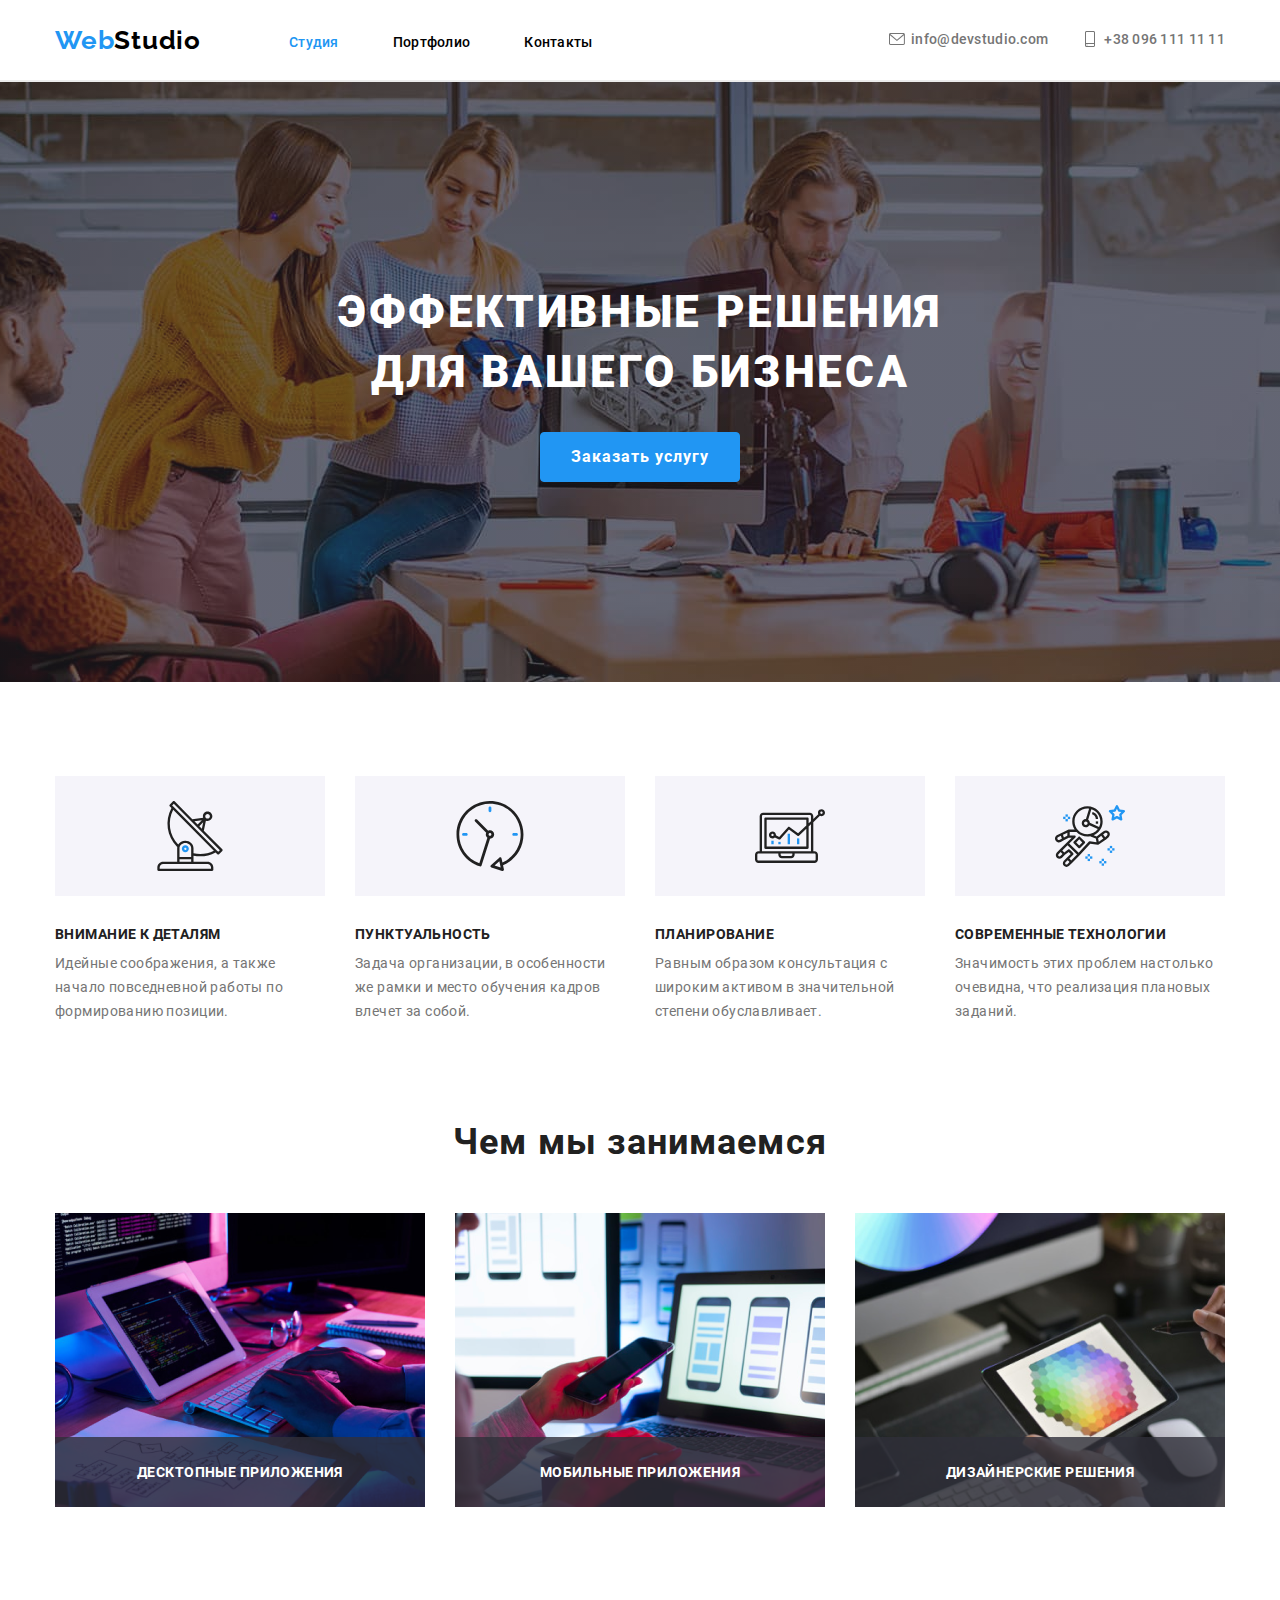
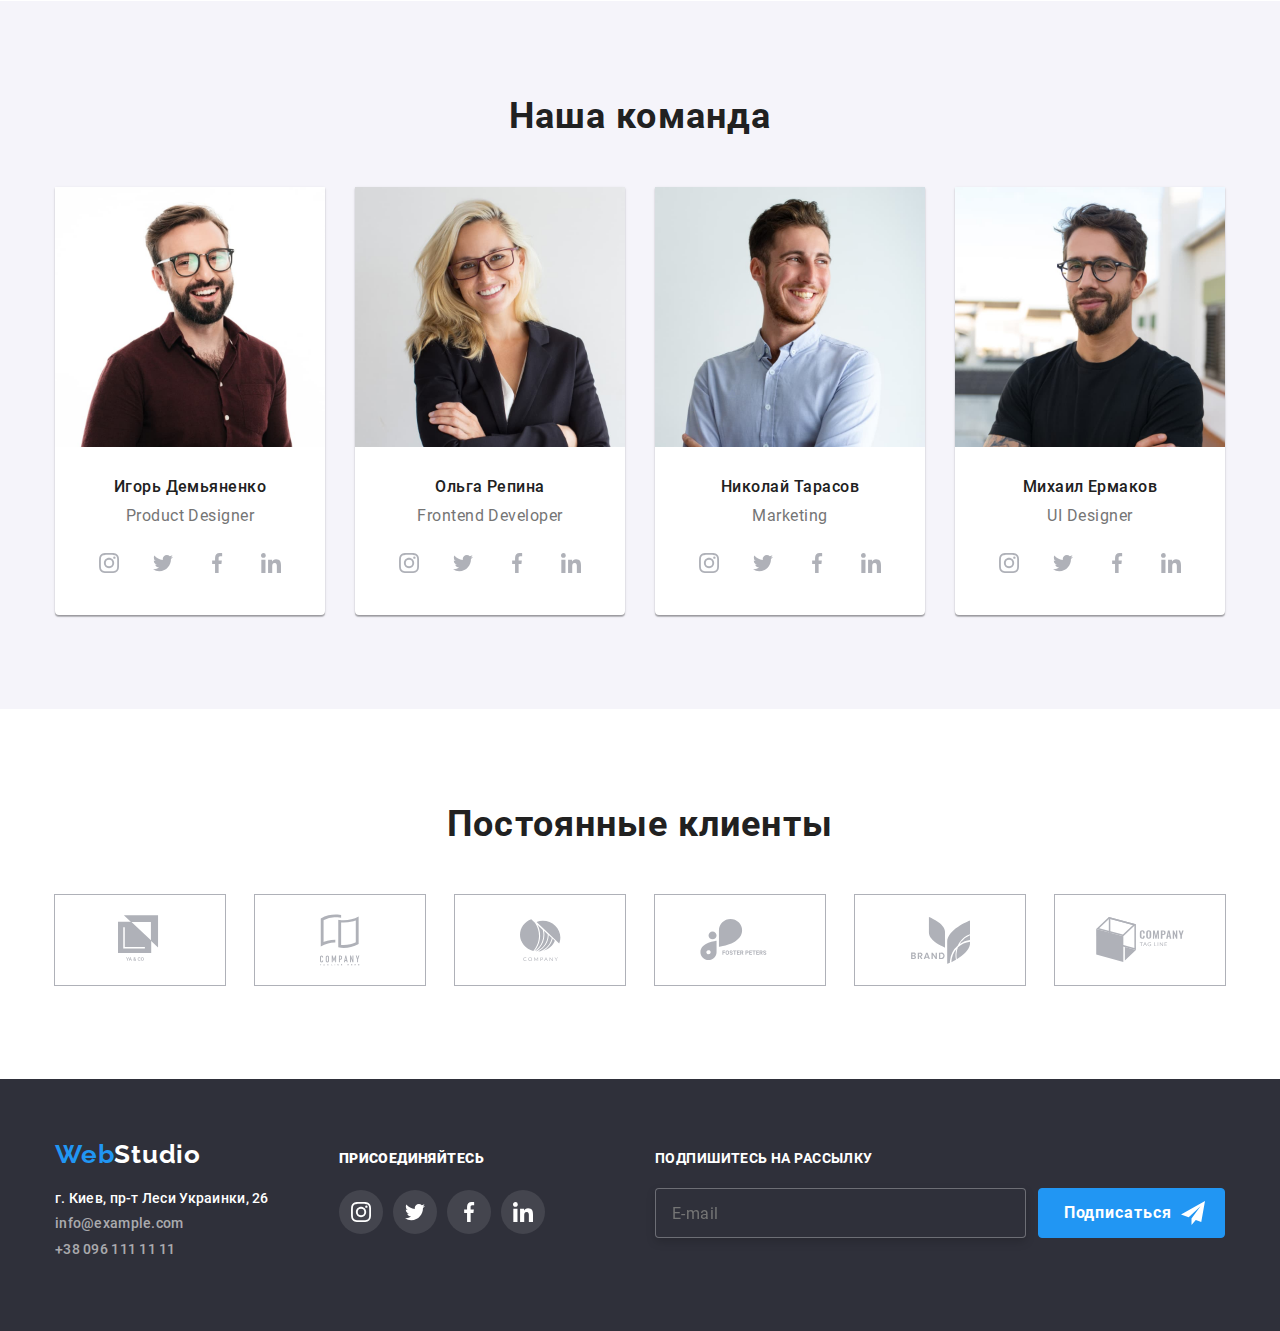
==== commit 4ba0b8a4: "modal" ====
--- a/index.html
+++ b/index.html
@@ -489,14 +489,17 @@
                 <a href="index.html" class="webstudio webstudio-footer"><span class="accent">Web</span>Studio</a>
 
                 <ul class="footer-link">
-                    <li class="footer-margin"><a class="link footer-adress"
+                    <li class="footer-margin">
+                        <a class="link footer-adress"
                             href="https://www.google.com/maps/d/u/0/viewer?msa=0&mid=10uSM3H-mIU3GznYo2szRIEphczw&ll=50.42732700000001%2C30.538092&z=17">
                             г. Киев, пр-т Леси Украинки, 26
                         </a>
                     </li>
-                    <li class="footer-margin"><a class="link" href="mailto:info@example.com">info@example.com</a>
-                    </li>
-                    <li class="footer-margin"><a class="link" href="tel:+380961111111">+38 096 111 11 11</a>
+                    <li class="footer-margin">
+                        <a class="link" href="mailto:info@example.com">info@example.com</a>
+                    </li>
+                    <li class="footer-margin">
+                        <a class="link" href="tel:+380961111111">+38 096 111 11 11</a>
                     </li>
                 </ul>
             </div>
@@ -509,7 +512,6 @@
                             <svg class="join-icon-svg">
                                 <use href="./img/icon/sprite.svg#team-icon1"></use>
                             </svg>
-
                         </a>
                     </li>
                     <li>
@@ -517,7 +519,6 @@
                             <svg class="join-icon-svg">
                                 <use href="./img/icon/sprite.svg#team-icon2"></use>
                             </svg>
-
                         </a>
                     </li>
                     <li>
@@ -525,7 +526,6 @@
                             <svg class="join-icon-svg">
                                 <use href="./img/icon/sprite.svg#team-icon3"></use>
                             </svg>
-
                         </a>
                     </li>
                     <li>
@@ -533,16 +533,16 @@
                             <svg class="join-icon-svg">
                                 <use href="./img/icon/sprite.svg#team-icon4"></use>
                             </svg>
-
                         </a>
                     </li>
                 </ul>
-
             </div>
             <div class="subscribe">
                 <label for="subscribe">Подпишитесь на рассылку</label>
-                <input class="in-subscribe" type="email" name="subscribe" placeholder="E-mail" id="subscribe">
-                <button class="btn-subscribe">Подписаться</button>
+                <form class="footer-form">
+                    <input class="in-subscribe" type="email" name="subscribe" placeholder="E-mail" id="subscribe" />
+                    <button class="btn-subscribe">Подписаться</button>
+                </form>
             </div>
         </nav>
     </footer>
--- a/css/main.min.css
+++ b/css/main.min.css
@@ -1,2 +1,2 @@
-/*! modern-normalize v1.0.0 | MIT License | https://github.com/sindresorhus/modern-normalize */*,*::before,*::after{-webkit-box-sizing:border-box;box-sizing:border-box}:root{-moz-tab-size:4;-o-tab-size:4;tab-size:4}html{line-height:1.15;-webkit-text-size-adjust:100%}body{margin:0}body{font-family:system-ui,-apple-system,"Segoe UI",Roboto,Helvetica,Arial,sans-serif,"Apple Color Emoji","Segoe UI Emoji"}hr{height:0;color:inherit}abbr[title]{-webkit-text-decoration:underline dotted;text-decoration:underline dotted}b,strong{font-weight:bolder}code,kbd,samp,pre{font-family:ui-monospace, SFMono-Regular, Consolas, 'Liberation Mono', Menlo, monospace;font-size:1em}small{font-size:80%}sub,sup{font-size:75%;line-height:0;position:relative;vertical-align:baseline}sub{bottom:-0.25em}sup{top:-0.5em}table{text-indent:0;border-color:inherit}button,input,optgroup,select,textarea{font-family:inherit;font-size:100%;line-height:1.15;margin:0}button,select{text-transform:none}button,[type='button'],[type='reset'],[type='submit']{-webkit-appearance:button}::-moz-focus-inner{border-style:none;padding:0}:-moz-focusring{outline:1px dotted ButtonText}:-moz-ui-invalid{box-shadow:none}legend{padding:0}progress{vertical-align:baseline}::-webkit-inner-spin-button,::-webkit-outer-spin-button{height:auto}[type='search']{-webkit-appearance:textfield;outline-offset:-2px}::-webkit-search-decoration{-webkit-appearance:none}::-webkit-file-upload-button{-webkit-appearance:button;font:inherit}summary{display:list-item}@font-face{font-family:'Roboto';font-style:normal;font-weight:400;src:url("../fonts/roboto/roboto-v20-latin_cyrillic-regular.eot");src:local("Roboto"),local("Roboto-Regular"),url("../fonts/roboto/roboto-v20-latin_cyrillic-regular.eot?#iefix") format("embedded-opentype"),url("../fonts/roboto/roboto-v20-latin_cyrillic-regular.woff2") format("woff2"),url("../fonts/roboto/roboto-v20-latin_cyrillic-regular.woff") format("woff"),url("../fonts/roboto/roboto-v20-latin_cyrillic-regular.ttf") format("truetype"),url("../fonts/roboto/roboto-v20-latin_cyrillic-regular.svg#Roboto") format("svg")}@font-face{font-family:'Roboto';font-style:normal;font-weight:500;src:url("../fonts/roboto/roboto-v20-latin_cyrillic-500.eot");src:local("Roboto Medium"),local("Roboto-Medium"),url("../fonts/roboto/roboto-v20-latin_cyrillic-500.eot?#iefix") format("embedded-opentype"),url("../fonts/roboto/roboto-v20-latin_cyrillic-500.woff2") format("woff2"),url("../fonts/roboto/roboto-v20-latin_cyrillic-500.woff") format("woff"),url("../fonts/roboto/roboto-v20-latin_cyrillic-500.ttf") format("truetype"),url("../fonts/roboto/roboto-v20-latin_cyrillic-500.svg#Roboto") format("svg")}@font-face{font-family:'Roboto';font-style:normal;font-weight:700;src:url("../fonts/roboto/roboto-v20-latin_cyrillic-700.eot");src:local("Roboto Bold"),local("Roboto-Bold"),url("../fonts/roboto/roboto-v20-latin_cyrillic-700.eot?#iefix") format("embedded-opentype"),url("../fonts/roboto/roboto-v20-latin_cyrillic-700.woff2") format("woff2"),url("../fonts/roboto/roboto-v20-latin_cyrillic-700.woff") format("woff"),url("../fonts/roboto/roboto-v20-latin_cyrillic-700.ttf") format("truetype"),url("../fonts/roboto/roboto-v20-latin_cyrillic-700.svg#Roboto") format("svg")}@font-face{font-family:'Roboto';font-style:normal;font-weight:900;src:url("../fonts/roboto/roboto-v20-latin_cyrillic-900.eot");src:local("Roboto Black"),local("Roboto-Black"),url("../fonts/roboto/roboto-v20-latin_cyrillic-900.eot?#iefix") format("embedded-opentype"),url("../fonts/roboto/roboto-v20-latin_cyrillic-900.woff2") format("woff2"),url("../fonts/roboto/roboto-v20-latin_cyrillic-900.woff") format("woff"),url("../fonts/roboto/roboto-v20-latin_cyrillic-900.ttf") format("truetype"),url("../fonts/roboto/roboto-v20-latin_cyrillic-900.svg#Roboto") format("svg")}@font-face{font-family:'Raleway';font-style:normal;font-weight:400;src:url("../fonts/raleway/raleway-v18-latin_cyrillic-regular.eot");src:local(""),url("../fonts/raleway/raleway-v18-latin_cyrillic-regular.eot?#iefix") format("embedded-opentype"),url("../fonts/raleway/raleway-v18-latin_cyrillic-regular.woff2") format("woff2"),url("../fonts/raleway/raleway-v18-latin_cyrillic-regular.woff") format("woff"),url("../fonts/raleway/raleway-v18-latin_cyrillic-regular.ttf") format("truetype"),url("../fonts/raleway/raleway-v18-latin_cyrillic-regular.svg#Raleway") format("svg")}@font-face{font-family:'Raleway';font-style:normal;font-weight:700;src:url("../fonts/raleway/raleway-v18-latin_cyrillic-700.eot");src:local(""),url("../fonts/raleway/raleway-v18-latin_cyrillic-700.eot?#iefix") format("embedded-opentype"),url("../fonts/raleway/raleway-v18-latin_cyrillic-700.woff2") format("woff2"),url("../fonts/raleway/raleway-v18-latin_cyrillic-700.woff") format("woff"),url("../fonts/raleway/raleway-v18-latin_cyrillic-700.ttf") format("truetype"),url("../fonts/raleway/raleway-v18-latin_cyrillic-700.svg#Raleway") format("svg")}html{-webkit-box-sizing:border-box;box-sizing:border-box}*,*::before,*::after{-webkit-box-sizing:inherit;box-sizing:inherit}body{margin:0;font-family:"Roboto",sans-serif;font-style:normal}img{display:block;max-width:100%;height:auto}.a-link{display:block;text-decoration:none}.feautures-item,.revews-set{padding:0;margin:0;list-style:none}.container{padding-left:15px;padding-right:15px;margin-left:auto;margin-right:auto;list-style:none}@media (min-width: 480px){.container{width:480px}}@media (min-width: 768px){.container{width:768px}}@media (min-width: 1200px){.container{width:1200px}}.center-container{display:-webkit-box;display:-ms-flexbox;display:flex;list-style:none;-webkit-box-pack:justify;-ms-flex-pack:justify;justify-content:space-between}.section{padding-top:94px}section.title{margin-top:0;margin-bottom:24px}.page-header{border-bottom:2px solid #ECECEC;position:relative}.page-header .nav{display:-webkit-box;display:-ms-flexbox;display:flex;-webkit-box-align:center;-ms-flex-align:center;align-items:center;-webkit-box-pack:justify;-ms-flex-pack:justify;justify-content:space-between}@media (min-width: 1200px){.page-header .nav{min-height:80px}}@media (max-width: 767px){.page-header .nav{min-height:60px}}.button-menu{display:-webkit-inline-box;display:-ms-inline-flexbox;display:inline-flex;margin:0;padding:0;border:none;height:60px;-webkit-box-align:center;-ms-flex-align:center;align-items:center;-webkit-box-pack:justify;-ms-flex-pack:justify;justify-content:space-between;background-color:transparent}@media (min-width: 768px){.button-menu{display:none}}.button-menu .icon-close{display:none}.button-menu.is-open .icon-close{display:block}.button-menu.is-open .icon-menu{display:none}.button-menu:hover .icon-close{fill:#2196F3}.button-menu:hover .icon-menu{fill:#2196F3}.menu-container{padding:0px;border-top:2px solid #ECECEC;background-color:#fff;text-align:center;font-size:18px}.menu-container.is-open{display:block;z-index:1}@media (min-width: 768px){.menu-container.is-open{display:-webkit-inline-box;display:-ms-inline-flexbox;display:inline-flex;-webkit-box-pack:justify;-ms-flex-pack:justify;justify-content:space-between}}@media (max-width: 767px){.menu-container{display:none;height:393px;position:absolute;top:100%;left:0;width:100%}}@media (min-width: 768px){.menu-container{display:-webkit-inline-box;display:-ms-inline-flexbox;display:inline-flex;-webkit-box-pack:justify;-ms-flex-pack:justify;justify-content:space-between;-webkit-box-flex:2;-ms-flex-positive:2;flex-grow:2;border-top:2px solid #fff}}.contacts{color:#757575}.webstudio{display:-webkit-inline-box;display:-ms-inline-flexbox;display:inline-flex;font-family:Raleway;font-weight:700;font-style:normal;font-size:26px;line-height:1.192;letter-spacing:0.03em;text-decoration:none;-webkit-box-align:center;-ms-flex-align:center;align-items:center}.webstudio-header{color:#000}@media (min-width: 768px){.site-nav .item{display:-webkit-inline-box;display:-ms-inline-flexbox;display:inline-flex;-webkit-box-align:baseline;-ms-flex-align:baseline;align-items:baseline;margin-left:88px;font-size:14px}.site-nav .item:not(:last-child){margin-right:50px}}@media (max-width: 767px){.site-nav .item:first-child{padding-top:60px}.site-nav .item{display:-webkit-box;display:-ms-flexbox;display:flex;-webkit-box-pack:center;-ms-flex-pack:center;justify-content:center;padding-bottom:40px}}.auth-nav{margin-left:auto}@media (min-width: 768px){.auth-nav .item{display:-webkit-box;display:-ms-flexbox;display:flex;text-align:left;font-size:12px}}@media (min-width: 1200px){.auth-nav .item{display:-webkit-inline-box;display:-ms-inline-flexbox;display:inline-flex;-webkit-box-align:baseline;-ms-flex-align:baseline;align-items:baseline;margin-left:30px;font-size:14px}}@media (max-width: 767px){.auth-nav .item:first-child{padding-top:20px;font-size:18px}.auth-nav .item{display:-webkit-box;display:-ms-flexbox;display:flex;-webkit-box-pack:center;-ms-flex-pack:center;justify-content:center;padding-bottom:16px}}.auth-nav .link{font-style:normal;font-weight:500;line-height:1.17166;letter-spacing:0.02em;color:inherit;text-decoration:none}.link{display:block;padding-top:0px;font-weight:500;font-style:normal;line-height:1.17166;letter-spacing:0.02em;text-decoration:none;color:inherit}.link:hover,.link:focus{color:#2196F3}.link.current{color:#2196F3}.link.current::after{content:"";display:block;height:4px;background:#2196F3;border-radius:2px;margin-left:auto;margin-right:auto}@media (min-width: 480px){.link.current::after{position:relative;top:8px}}@media (min-width: 768px){.link.current::after{position:relative;top:32px}}@media (min-width: 1200px){.link.current::after{position:relative;top:28px}}.accent{color:#2196F3}.auth-icon-svg{width:16px;height:16px;fill:currentColor;margin-right:6px}.item .link{display:-webkit-box;display:-ms-flexbox;display:flex;-webkit-box-align:center;-ms-flex-align:center;align-items:center;-webkit-box-pack:center;-ms-flex-pack:center;justify-content:center}.site-nav .item+.item{margin-left:0px}.footer-main{padding-left:15px;padding-right:15px;margin-left:auto;margin-right:auto;padding-top:60px;padding-bottom:0;background-color:#2F303A}@media (min-width: 480px){.footer-main{height:463px;margin-top:45px}}@media (min-width: 768px){.footer-main{height:463px;margin-top:px}}@media (min-width: 1200px){.footer-main{height:252px;margin-top:94px}}.container-footer{-webkit-box-pack:justify;-ms-flex-pack:justify;justify-content:space-between;margin-left:auto;margin-right:auto;padding:0 15px;display:-webkit-box;display:-ms-flexbox;display:flex}@media (max-width: 767px){.container-footer{-ms-flex-wrap:wrap;flex-wrap:wrap;-webkit-box-pack:space-evenly;-ms-flex-pack:space-evenly;justify-content:space-evenly;text-align:center}}@media (min-width: 1200px){.container-footer{width:1200px;-webkit-box-align:baseline;-ms-flex-align:baseline;align-items:baseline}}.footer-link{font-style:normal;color:rgba(255,255,255,0.6);font-weight:400;font-size:14px;line-height:1.71;letter-spacing:0.03em;list-style:none;padding-left:0;margin-top:20px}.link.footer-adress{color:#fff}.footer-margin{margin-bottom:9px}.webstudio-footer{color:#fff}.join{padding:0;color:#fff;width:206px;height:86px;font-style:normal;font-weight:bold;font-size:14px;line-height:1.43;letter-spacing:0.03em;text-decoration:none}@media screen and (max-width: 480px){.join{display:block;margin-top:60px}}@media (min-width: 1200px){.join{margin-left:70px}}.container-join{display:-webkit-box;display:-ms-flexbox;display:flex;list-style:none;padding:0;margin-top:22px;margin-bottom:0;margin-left:auto;margin-right:auto;-webkit-box-pack:justify;-ms-flex-pack:justify;justify-content:space-between}.subscribe{color:#fff;padding:0;text-transform:uppercase;font-style:normal;font-weight:bold;font-size:14px;line-height:1.43;letter-spacing:0.03em;text-decoration:none}@media (min-width: 1200px){.subscribe{position:relative;margin-left:93px;width:570px;height:86px}}@media (max-width: 767px){.subscribe{width:400px;-webkit-box-align:center;-ms-flex-align:center;align-items:center;margin-top:60px}}.btn-subscribe{font-family:inherit;color:#fff;border-radius:4px;border-color:#2196F3;background-color:#2196F3;font-style:normal;font-weight:700;font-size:16px;line-height:1.87;letter-spacing:0.06em;width:200px;height:50px;border:1px solid #2196F3;margin-top:0;margin-left:0;-webkit-box-align:center;-ms-flex-align:center;align-items:center;padding-left:29px;padding-right:28px;background-image:url(../img/send.svg);background-size:24px 24px;background-position:88%;background-repeat:no-repeat}@media (min-width: 1200px){.btn-subscribe{display:-webkit-box;display:-ms-flexbox;display:flex;position:absolute;top:36px;right:0}}.in-subscribe{font-style:normal;font-weight:normal;font-size:16px;line-height:1.25;-webkit-box-align:center;-ms-flex-align:center;align-items:center;letter-spacing:0.03em;color:rgba(255,255,255,0.6);background-color:#2F303A;width:358px;height:50px;border:1px solid rgba(255,255,255,0.3);-webkit-box-sizing:border-box;box-sizing:border-box;-webkit-filter:drop-shadow(0px 4px 4px rgba(0,0,0,0.15));filter:drop-shadow(0px 4px 4px rgba(0,0,0,0.15));border-radius:4px}@media (min-width: 1200px){.in-subscribe{display:-webkit-box;display:-ms-flexbox;display:flex;position:absolute;top:36px;left:0;padding-left:16px}}@media (max-width: 767px){.in-subscribe{margin-top:20px;margin-bottom:20px}}.effect-solving{text-align:center;margin-left:auto;margin-right:auto;height:400px;background-color:#2F303A;background-size:cover;background-position:center}@media screen and (max-width: 767px){.effect-solving{padding-top:118px;background-image:-webkit-gradient(linear, left top, right top, from(rgba(47,48,58,0.4)), to(rgba(47,48,58,0.4))),url("../img/hero/mobile/img-hero.jpg");background-image:linear-gradient(to right, rgba(47,48,58,0.4), rgba(47,48,58,0.4)),url("../img/hero/mobile/img-hero.jpg")}}@media screen and (max-width: 767px) and (min-device-pixel-ratio: 2), screen and (max-width: 767px) and (-webkit-min-device-pixel-ratio: 2), screen and (max-width: 767px) and (min-resolution: 192dpi), screen and (max-width: 767px) and (min-resolution: 2dppx){.effect-solving{background-image:-webkit-gradient(linear, left top, right top, from(rgba(47,48,58,0.4)), to(rgba(47,48,58,0.4))),url("../img/hero/mobile/img-hero@2x.jpg");background-image:linear-gradient(to right, rgba(47,48,58,0.4), rgba(47,48,58,0.4)),url("../img/hero/mobile/img-hero@2x.jpg")}}@media screen and (min-width: 768px){.effect-solving{padding-top:118px;background-image:-webkit-gradient(linear, left top, right top, from(rgba(47,48,58,0.4)), to(rgba(47,48,58,0.4))),url("../img/hero/tablet/img-hero.jpg");background-image:linear-gradient(to right, rgba(47,48,58,0.4), rgba(47,48,58,0.4)),url("../img/hero/tablet/img-hero.jpg")}}@media screen and (min-width: 768px) and (min-device-pixel-ratio: 2), screen and (min-width: 768px) and (-webkit-min-device-pixel-ratio: 2), screen and (min-width: 768px) and (min-resolution: 192dpi), screen and (min-width: 768px) and (min-resolution: 2dppx){.effect-solving{background-image:-webkit-gradient(linear, left top, right top, from(rgba(47,48,58,0.4)), to(rgba(47,48,58,0.4))),url("../img/hero/tablet/img-hero@2x.jpg");background-image:linear-gradient(to right, rgba(47,48,58,0.4), rgba(47,48,58,0.4)),url("../img/hero/tablet/img-hero@2x.jpg")}}@media screen and (min-width: 1200px){.effect-solving{padding-top:200px;height:600px;background-image:-webkit-gradient(linear, left top, right top, from(rgba(47,48,58,0.4)), to(rgba(47,48,58,0.4))),url("../img/hero/desktop/img-hero.jpg");background-image:linear-gradient(to right, rgba(47,48,58,0.4), rgba(47,48,58,0.4)),url("../img/hero/desktop/img-hero.jpg")}}@media screen and (min-width: 1200px) and (min-device-pixel-ratio: 2), screen and (min-width: 1200px) and (-webkit-min-device-pixel-ratio: 2), screen and (min-width: 1200px) and (min-resolution: 192dpi), screen and (min-width: 1200px) and (min-resolution: 2dppx){.effect-solving{background-image:-webkit-gradient(linear, left top, right top, from(rgba(47,48,58,0.4)), to(rgba(47,48,58,0.4))),url("../img/hero/desktop/Img-hero@2x.jpg");background-image:linear-gradient(to right, rgba(47,48,58,0.4), rgba(47,48,58,0.4)),url("../img/hero/desktop/Img-hero@2x.jpg")}}.title-h1{text-align:center;font-weight:900;letter-spacing:0.06em;text-transform:uppercase;color:#fff;margin:0 auto;margin-top:0}@media (min-width: 480px){.title-h1{width:360px;font-size:26px;line-height:1.615}}@media (min-width: 768px){.title-h1{width:360px;font-size:26px;line-height:1.615}}@media (min-width: 1200px){.title-h1{width:696px;font-size:44px;line-height:1.364}}.btn{font-family:inherit;color:#fff;border-radius:4px;border-color:#2196F3;background-color:#2196F3;font-style:normal;font-weight:700;font-size:16px;line-height:1.87;letter-spacing:0.06em;margin-top:30px;width:200px;height:50px;border:1px solid #2196F3}.backdrop{position:fixed;top:0;left:0;width:100%;height:100%;background-color:rgba(0,0,0,0.5)}@media (max-width: 767px){.backdrop{padding:15px;overflow-y:scroll}}@media (min-width: 768px){.backdrop{opacity:1;visibility:visible;-webkit-transition:opacity 250ms cubic-bezier(0.4, 0, 0.2, 1),visibility 250ms cubic-bezier(0.4, 0, 0.2, 1);transition:opacity 250ms cubic-bezier(0.4, 0, 0.2, 1),visibility 250ms cubic-bezier(0.4, 0, 0.2, 1)}}@media (max-width: 767px){.backdrop.is-hidden{display:none}}@media (min-width: 768px){.backdrop.is-hidden{opacity:0;pointer-events:none;visibility:hidden}}@media (min-width: 768px){.backdrop.is-hidden .modal{opacity:0;-webkit-transform:translate(-50%, -50%) scale(0.2) rotate(180deg);transform:translate(-50%, -50%) scale(0.2) rotate(180deg)}}.modal{position:relative;width:450px;background-color:#fff;border-radius:4px}@media (min-width: 480px){.modal{position:absolute;top:50%;left:50%;-webkit-transform:translate(-50%, -50%) scale(1);transform:translate(-50%, -50%) scale(1);max-width:450px;height:609px}}@media (min-width: 768px){.modal{position:absolute;top:50%;left:50%;-webkit-transform:translate(-50%, -50%) scale(1);transform:translate(-50%, -50%) scale(1);max-width:450px;height:609px}}@media (min-width: 1200px){.modal{max-width:528px;width:100%;height:581px}}@media screen and (min-width: 768px) and (max-width: 1199px){.modal{max-width:450px;width:100%}}.btn-close{display:inline-block;position:absolute;top:8px;right:8px;width:30px;height:30px;background-image:url(../img/modal-form/close1.svg);border:none;background-color:#fff}.btn-close:hover,.btn-close:focus{background-image:url(../img/modal-form/close2.svg)}.modal-font{padding-top:40px;font-style:normal;font-weight:bold;font-size:20px;line-height:23px;text-align:center;letter-spacing:0.03em}@media (max-width: 767px){.modal-font{width:370px;height:60px;padding-bottom:30px}}.form-style-input{position:relative}.form-icon{position:absolute;top:50%;left:56px;-webkit-transform:translateY(-50%);transform:translateY(-50%);display:inline-block;width:18px;height:18px}.form-input{display:-webkit-box;display:-ms-flexbox;display:flex;-webkit-box-align:center;-ms-flex-align:center;align-items:center;margin-left:41px;margin-top:30px;border:1px solid rgba(33,33,33,0.2);-webkit-box-sizing:border-box;box-sizing:border-box;border-radius:4px;font-style:normal;font-weight:normal;font-size:14px;line-height:16px;letter-spacing:0.01em;padding:0;color:#000;padding-left:42px}@media (min-width: 480px){.form-input{width:370px;height:40px}}@media (min-width: 768px){.form-input{width:370px;height:40px}}@media (min-width: 1200px){.form-input{width:448px;height:40px}}.form-input:focus,.form-input:hover{outline:none;border-color:#2196F3}.form-input:focus ~ .form-icon,.form-input:hover ~ .form-icon{fill:#2196F3}.form-label{position:absolute;-webkit-transform:translateY(-40px);transform:translateY(-40px);top:50%;left:41px;font-style:normal;font-weight:normal;font-size:12px;line-height:1.167;letter-spacing:0.01em;color:#757575}.checkbox{-webkid-appearance:none;-moz-appearance:none;-webkit-appearance:none;appearance:none;position:absolute;top:0}.checkbox-label{position:relative;display:inline-block;font-style:normal;font-weight:normal;font-size:14px;line-height:1.714;letter-spacing:0.03em;padding:0;top:20px;text-align:center;color:#757575}.checkbox-icon{display:inline-block;vertical-align:middle;margin-right:5px;background-repeat:no-repeat;width:16px;height:15px;padding:0px;background-image:url(../img/modal-form/check1.svg)}.checkbox:checked+.checkbox-icon{background-image:url(../img/modal-form/check2.svg)}.form-link{display:inline-block;padding:0px;margin:0px;margin-top:20px;font-style:normal;font-weight:normal;font-size:14px;line-height:1.714;letter-spacing:0.03em;color:#2196F3;padding:0px;margin:0px}.label-check{font-style:normal;font-weight:normal;font-size:14px;line-height:24px;line-height:1.714;letter-spacing:0.03em;color:#757575}.btn-send{font-family:inherit;color:#fff;border-radius:4px;border-color:#2196F3;background-color:#2196F3;font-style:normal;font-weight:700;font-size:16px;line-height:1.87;letter-spacing:0.06em;margin-top:50px;width:200px;height:50px;border:1px solid #2196F3}.btn-send:hover,.btn-send:focus{-webkit-box-shadow:0px 4px 4px rgba(0,0,0,0.15);box-shadow:0px 4px 4px rgba(0,0,0,0.15)}.textarea-form{resize:none;display:-webkit-box;display:-ms-flexbox;display:flex;margin-left:41px;margin-top:30px;border:1px solid rgba(33,33,33,0.2);-webkit-box-sizing:border-box;box-sizing:border-box;border-radius:4px;font-style:normal;font-weight:normal;font-size:14px;line-height:16px;letter-spacing:0.01em;color:#000;padding-left:16px;padding-top:12px}@media (min-width: 480px){.textarea-form{width:370px;height:120px}}@media (min-width: 768px){.textarea-form{width:370px;height:120px}}@media (min-width: 1200px){.textarea-form{height:120px;width:448px}}.team-icon-link{display:-webkit-box;display:-ms-flexbox;display:flex;-webkit-box-pack:center;-ms-flex-pack:center;justify-content:center;-webkit-box-align:center;-ms-flex-align:center;align-items:center;width:44px;height:44px;background-color:#fff;border-radius:50%}.team-icon-link:hover,.team-icon-link:focus{background-color:#2196F3}.team-icon-link:hover .team-icon-svg,.team-icon-link:focus .team-icon-svg{fill:#fff}.join-icon-link{display:-webkit-box;display:-ms-flexbox;display:flex;-webkit-box-pack:center;-ms-flex-pack:center;justify-content:center;-webkit-box-align:center;-ms-flex-align:center;align-items:center;width:44px;height:44px;background-color:rgba(255,255,255,0.1);border-radius:50%}.join-icon-link:hover,.join-icon-link:focus{background-color:#2196F3}.join-icon-link:hover .team-icon-svg,.join-icon-link:focus .team-icon-svg{fill:#fff}.team-icon-svg{width:20px;height:20px;fill:#AFB1B8}.join-icon-svg{width:20px;height:20px;fill:#fff}.p-advantages{font-style:normal;font-weight:normal;font-size:14px;line-height:1.71;letter-spacing:0.03em;color:#757575;height:75px;margin:0;margin-top:10px;text-align:left}.title-h3{font-weight:bold;font-size:14px;line-height:16px;letter-spacing:0.03em;text-transform:uppercase;color:#212121;margin:0;padding:0}.icon1::before{background-image:url(../img/advantages-icon1.svg)}.icon2::before{background-image:url(../img/advantages-icon2.svg)}.icon3::before{background-image:url(../img/advantages-icon3.svg)}.icon4::before{background-image:url(../img/advantages-icon4.svg)}@media (min-width: 768px){.features-set{display:-webkit-box;display:-ms-flexbox;display:flex;-ms-flex-wrap:wrap;flex-wrap:wrap;margin:-15px}}@media (min-width: 1200px){.features-set{margin:-15px}}.icon-advantages{padding:0;margin-top:0;margin-bottom:0;color:#fff;font-size:32px}@media screen and (min-width: 768px){.icon-advantages{-ms-flex-preferred-size:calc((100% - 4 * 15px)/2);flex-basis:calc((100% - 4 * 15px)/2);margin:15px}}@media screen and (min-width: 1200px){.icon-advantages{-ms-flex-preferred-size:calc((100% - 8* 15px)/4);flex-basis:calc((100% - 8* 15px)/4);margin:15px}}@media screen and (max-width: 737px){.icon-advantages:not(:last-child){margin-bottom:30px}}.icon-advantages::before{content:"";display:block;margin-bottom:30px;height:120px;background-repeat:no-repeat;background-position:center;background-color:#F5F4FA}@media screen and (max-width: 1200px){.whatarewedoing{display:none}}.title-h2{font-weight:bold;font-size:36px;line-height:1.167;text-align:center;letter-spacing:0.03em;color:#212121;margin:0px 0px 50px 0px}.title-img{position:absolute;display:-webkit-box;display:-ms-flexbox;display:flex;width:370px;height:70px;background-color:rgba(47,48,58,0.8);margin:0px;padding:0px;bottom:0px;text-align:center;font-weight:bold;font-size:14px;line-height:1.143;letter-spacing:0.03em;text-transform:uppercase;color:#fff}.team-section{background-color:#F5F4FA;margin-top:94px;padding-bottom:94px;text-align:center}@media (min-width: 480px){.team-img{width:450px}}@media (min-width: 768px){.team-img{width:354px}}@media (min-width: 1200px){.team-img{width:270px}}@media (min-width: 768px){.team-set{display:-webkit-box;display:-ms-flexbox;display:flex;-ms-flex-wrap:wrap;flex-wrap:wrap;margin:-15px}}@media (min-width: 1200px){.team-set{margin:-15px}}.team-li{background-color:white;-webkit-box-shadow:0px 1px 3px rgba(0,0,0,0.12),0px 1px 1px rgba(0,0,0,0.14),0px 2px 1px rgba(0,0,0,0.2);box-shadow:0px 1px 3px rgba(0,0,0,0.12),0px 1px 1px rgba(0,0,0,0.14),0px 2px 1px rgba(0,0,0,0.2);border-radius:0px 0px 4px 4px}@media screen and (min-width: 320px){.team-li{padding-bottom:20px}}@media (min-width: 480px){.team-li{height:622px;width:450px}}@media (min-width: 768px){.team-li{height:536px;width:354px;-ms-flex-preferred-size:calc((100% - 4 * 15px)/2);flex-basis:calc((100% - 4 * 15px)/2);margin:15px}}@media (min-width: 1200px){.team-li{height:428px;width:270px;-ms-flex-preferred-size:calc((100% - 8* 15px)/4);flex-basis:calc((100% - 8* 15px)/4);margin:15px}}@media (max-width: 767px){.team-li:not(:last-child){margin-bottom:30px}}.team-name{margin:30px 0 0 0;padding:0;font-weight:500;font-size:16px;line-height:1.188;letter-spacing:0.03em;color:#212121}.p-position{margin:10px 0 16px 0;padding:0;font-style:normal;font-weight:400;font-size:16px;line-height:1.188;letter-spacing:0.03em;color:#757575}.container-social-network{-webkit-box-pack:justify;-ms-flex-pack:justify;justify-content:space-between;padding:0}@media (min-width: 480px){.container-social-network{width:450px}}@media (min-width: 768px){.container-social-network{width:354px}}@media (min-width: 1200px){.container-social-network{width:270px}}.center-network{display:-webkit-box;display:-ms-flexbox;display:flex;list-style:none}@media screen and (min-width: 320px){.center-network{padding-left:calc((100%)/4);padding-right:calc((100%)/4)}}@media (min-width: 480px){.center-network{padding:0px 122px 0px 122px}}@media (min-width: 768px){.center-network{padding:0px 74px 0px 74px}}@media (min-width: 1200px){.center-network{padding:0px 32px 0px 32px}}.a-link:hover .hover::before{-webkit-transform:translateY(0);transform:translateY(0)}@media (min-width: 480px){.client-section{display:-webkit-box;display:-ms-flexbox;display:flex;-ms-flex-wrap:wrap;flex-wrap:wrap;margin:-5px}}@media (max-width: 767px){.client-section{display:-webkit-box;display:-ms-flexbox;display:flex;-ms-flex-wrap:wrap;flex-wrap:wrap;margin:-10px}}@media (min-width: 768px){.client-section{display:-webkit-box;display:-ms-flexbox;display:flex;-ms-flex-wrap:wrap;flex-wrap:wrap;margin:-15px}}@media (min-width: 1200px){.client-section{margin:-15px}}@media (min-width: 768px){.item-client{-ms-flex-preferred-size:calc((100% - 6 * 15px)/3);flex-basis:calc((100% - 6 * 15px)/3);margin:15px}}@media (min-width: 1200px){.item-client{-ms-flex-preferred-size:calc((100% - 12* 15px)/6);flex-basis:calc((100% - 12* 15px)/6);margin:15px}}@media (max-width: 767px){.item-client{-ms-flex-preferred-size:calc((100% - 4 * 10px)/2);flex-basis:calc((100% - 4 * 10px)/2);margin:10px}.item-client:not(:last-child){margin-bottom:30px}}.client-icon-link{display:-webkit-box;display:-ms-flexbox;display:flex;-webkit-box-pack:center;-ms-flex-pack:center;justify-content:center;-webkit-box-align:center;-ms-flex-align:center;align-items:center;height:90px;outline:1px solid #AFB1B8;margin-bottom:0px;margin-top:0px}@media (min-width: 480px){.client-icon-link{width:210px}}@media (min-width: 768px){.client-icon-link{width:226px}}@media (min-width: 1200px){.client-icon-link{width:170px}}.client-icon-link:hover,.client-icon-link:focus{outline:1px solid #2196F3}.client-icon-svg{fill:#AFB1B8}.client-icon-link:hover .client-icon-svg,.client-icon-link:focus .client-icon-svg{fill:#2196F3}@media (min-width: 480px){.btn-container{text-align:left;padding-top:66px}}@media (min-width: 768px){.btn-container{text-align:center;padding-top:60px}}@media (min-width: 1200px){.btn-container{text-align:center;padding-top:100px}}.portfolio-header{border:none;background-color:#ECECEC;color:#ECECEC;height:1px;margin:0px}.portfolio-type{font-weight:400;font-size:16px;line-height:1.87;letter-spacing:0.03em;color:#757575;margin-top:0}.portfolio-name{font-weight:bold;font-size:18px;line-height:2;letter-spacing:0.06em;color:#212121;margin-bottom:4px}.btn-portfolio{font-family:inherit;color:#000;background-color:#F5F4FA;border-color:#F5F4FA;font-style:normal;font-weight:500;font-size:16px;line-height:1.625;letter-spacing:0.03em;text-decoration:none;border:1px solid #F5F4FA;border-radius:4px;padding:6px 22px}.btn-portfolio:hover,.btn-portfolio:active{border-color:#2196F3;background-color:#2196F3;color:#fff}.btn-accent{font-family:inherit;color:#fff;background-color:#2196F3;border-color:#2196F3;font-style:normal;font-weight:500;font-size:16px;line-height:1.625;letter-spacing:0.03em;border:1px solid #2196F3;border-radius:4px;padding:6px 22px;text-decoration:none}.btn-container .item+.item{margin-left:8px;margin-top:15px}.container-flex{margin-left:auto;margin-right:auto;width:1200px;padding:0 15px}.container-grid{padding:0;-webkit-box-pack:justify;-ms-flex-pack:justify;justify-content:space-between}@media (min-width: 480px){.container-grid{margin-top:46px}}@media (min-width: 768px){.container-grid{margin:-15px;display:-webkit-box;display:-ms-flexbox;display:flex;-ms-flex-wrap:wrap;flex-wrap:wrap;margin-top:36px}}@media (min-width: 1200px){.container-grid{margin:-15px;margin-top:56px;margin-bottom:94px}}.flex-element{display:-webkit-box;display:-ms-flexbox;display:flex;margin-top:0;margin-bottom:0;height:404px;border:1px solid #EEEEEE}.flex-element:hover{-webkit-box-shadow:0px 2px 4px 0px #757575;box-shadow:0px 2px 4px 0px #757575}@media screen and (min-width: 480px){.flex-element{width:450px}}@media screen and (min-width: 768px){.flex-element{width:354px;-ms-flex-preferred-size:calc((100% - 4 * 15px)/2);flex-basis:calc((100% - 4 * 15px)/2);margin:15px}}@media screen and (min-width: 1200px){.flex-element{margin-bottom:30px;width:370px;-ms-flex-preferred-size:calc((100% - 6* 15px)/3);flex-basis:calc((100% - 6* 15px)/3);margin:15px}}@media screen and (max-width: 737px){.flex-element:not(:last-child){margin-bottom:30px}}.flex-text{margin-left:24px;text-decoration:none}.animation{height:294px;position:relative;overflow:hidden}@media screen and (min-width: 480px){.animation{width:450px}}@media screen and (min-width: 768px){.animation{width:354px}}@media screen and (min-width: 1200px){.animation{width:370px}}.hover::before{display:inline-block;position:absolute;content:"";height:294px;background:rgba(33,150,243,0.9);-webkit-transform:translateY(100%);transform:translateY(100%);-webkit-transition:-webkit-transform 250ms cubic-bezier(0.4, 0, 0.2, 1);transition:-webkit-transform 250ms cubic-bezier(0.4, 0, 0.2, 1);transition:transform 250ms cubic-bezier(0.4, 0, 0.2, 1);transition:transform 250ms cubic-bezier(0.4, 0, 0.2, 1), -webkit-transform 250ms cubic-bezier(0.4, 0, 0.2, 1)}@media screen and (min-width: 480px){.hover::before{width:450px}}@media screen and (min-width: 768px){.hover::before{width:354px}}@media screen and (min-width: 1200px){.hover::before{width:370px}}.animation-overlay{display:block;position:absolute;top:0;left:0;height:294px;color:#fff;font-size:18px;line-height:1.556;letter-spacing:0.03em;padding:15px;-webkit-transform:translateY(100%);transform:translateY(100%);-webkit-transition:-webkit-transform 250ms cubic-bezier(0.4, 0, 0.2, 1);transition:-webkit-transform 250ms cubic-bezier(0.4, 0, 0.2, 1);transition:transform 250ms cubic-bezier(0.4, 0, 0.2, 1);transition:transform 250ms cubic-bezier(0.4, 0, 0.2, 1), -webkit-transform 250ms cubic-bezier(0.4, 0, 0.2, 1)}@media screen and (min-width: 480px){.animation-overlay{width:450px}}@media screen and (min-width: 768px){.animation-overlay{width:354px}}@media screen and (min-width: 1200px){.animation-overlay{width:370px}}.a-link:hover .animation-overlay{-webkit-transform:translateY(0);transform:translateY(0)}.portfolio-img{width:100%}@media screen and (min-width: 480px){.portfolio-img{width:450px}}@media screen and (min-width: 768px){.portfolio-img{width:354px}}@media screen and (min-width: 1200px){.portfolio-img{width:370px}}.site-nav,.auth-nav,.features-set,.team-set,.client-section,.container-grid{list-style:none;padding:0}
+/*! modern-normalize v1.0.0 | MIT License | https://github.com/sindresorhus/modern-normalize */*,*::before,*::after{-webkit-box-sizing:border-box;box-sizing:border-box}:root{-moz-tab-size:4;-o-tab-size:4;tab-size:4}html{line-height:1.15;-webkit-text-size-adjust:100%}body{margin:0}body{font-family:system-ui,-apple-system,"Segoe UI",Roboto,Helvetica,Arial,sans-serif,"Apple Color Emoji","Segoe UI Emoji"}hr{height:0;color:inherit}abbr[title]{-webkit-text-decoration:underline dotted;text-decoration:underline dotted}b,strong{font-weight:bolder}code,kbd,samp,pre{font-family:ui-monospace, SFMono-Regular, Consolas, 'Liberation Mono', Menlo, monospace;font-size:1em}small{font-size:80%}sub,sup{font-size:75%;line-height:0;position:relative;vertical-align:baseline}sub{bottom:-0.25em}sup{top:-0.5em}table{text-indent:0;border-color:inherit}button,input,optgroup,select,textarea{font-family:inherit;font-size:100%;line-height:1.15;margin:0}button,select{text-transform:none}button,[type='button'],[type='reset'],[type='submit']{-webkit-appearance:button}::-moz-focus-inner{border-style:none;padding:0}:-moz-focusring{outline:1px dotted ButtonText}:-moz-ui-invalid{box-shadow:none}legend{padding:0}progress{vertical-align:baseline}::-webkit-inner-spin-button,::-webkit-outer-spin-button{height:auto}[type='search']{-webkit-appearance:textfield;outline-offset:-2px}::-webkit-search-decoration{-webkit-appearance:none}::-webkit-file-upload-button{-webkit-appearance:button;font:inherit}summary{display:list-item}@font-face{font-family:'Roboto';font-style:normal;font-weight:400;src:url("../fonts/roboto/roboto-v20-latin_cyrillic-regular.eot");src:local("Roboto"),local("Roboto-Regular"),url("../fonts/roboto/roboto-v20-latin_cyrillic-regular.eot?#iefix") format("embedded-opentype"),url("../fonts/roboto/roboto-v20-latin_cyrillic-regular.woff2") format("woff2"),url("../fonts/roboto/roboto-v20-latin_cyrillic-regular.woff") format("woff"),url("../fonts/roboto/roboto-v20-latin_cyrillic-regular.ttf") format("truetype"),url("../fonts/roboto/roboto-v20-latin_cyrillic-regular.svg#Roboto") format("svg")}@font-face{font-family:'Roboto';font-style:normal;font-weight:500;src:url("../fonts/roboto/roboto-v20-latin_cyrillic-500.eot");src:local("Roboto Medium"),local("Roboto-Medium"),url("../fonts/roboto/roboto-v20-latin_cyrillic-500.eot?#iefix") format("embedded-opentype"),url("../fonts/roboto/roboto-v20-latin_cyrillic-500.woff2") format("woff2"),url("../fonts/roboto/roboto-v20-latin_cyrillic-500.woff") format("woff"),url("../fonts/roboto/roboto-v20-latin_cyrillic-500.ttf") format("truetype"),url("../fonts/roboto/roboto-v20-latin_cyrillic-500.svg#Roboto") format("svg")}@font-face{font-family:'Roboto';font-style:normal;font-weight:700;src:url("../fonts/roboto/roboto-v20-latin_cyrillic-700.eot");src:local("Roboto Bold"),local("Roboto-Bold"),url("../fonts/roboto/roboto-v20-latin_cyrillic-700.eot?#iefix") format("embedded-opentype"),url("../fonts/roboto/roboto-v20-latin_cyrillic-700.woff2") format("woff2"),url("../fonts/roboto/roboto-v20-latin_cyrillic-700.woff") format("woff"),url("../fonts/roboto/roboto-v20-latin_cyrillic-700.ttf") format("truetype"),url("../fonts/roboto/roboto-v20-latin_cyrillic-700.svg#Roboto") format("svg")}@font-face{font-family:'Roboto';font-style:normal;font-weight:900;src:url("../fonts/roboto/roboto-v20-latin_cyrillic-900.eot");src:local("Roboto Black"),local("Roboto-Black"),url("../fonts/roboto/roboto-v20-latin_cyrillic-900.eot?#iefix") format("embedded-opentype"),url("../fonts/roboto/roboto-v20-latin_cyrillic-900.woff2") format("woff2"),url("../fonts/roboto/roboto-v20-latin_cyrillic-900.woff") format("woff"),url("../fonts/roboto/roboto-v20-latin_cyrillic-900.ttf") format("truetype"),url("../fonts/roboto/roboto-v20-latin_cyrillic-900.svg#Roboto") format("svg")}@font-face{font-family:'Raleway';font-style:normal;font-weight:400;src:url("../fonts/raleway/raleway-v18-latin_cyrillic-regular.eot");src:local(""),url("../fonts/raleway/raleway-v18-latin_cyrillic-regular.eot?#iefix") format("embedded-opentype"),url("../fonts/raleway/raleway-v18-latin_cyrillic-regular.woff2") format("woff2"),url("../fonts/raleway/raleway-v18-latin_cyrillic-regular.woff") format("woff"),url("../fonts/raleway/raleway-v18-latin_cyrillic-regular.ttf") format("truetype"),url("../fonts/raleway/raleway-v18-latin_cyrillic-regular.svg#Raleway") format("svg")}@font-face{font-family:'Raleway';font-style:normal;font-weight:700;src:url("../fonts/raleway/raleway-v18-latin_cyrillic-700.eot");src:local(""),url("../fonts/raleway/raleway-v18-latin_cyrillic-700.eot?#iefix") format("embedded-opentype"),url("../fonts/raleway/raleway-v18-latin_cyrillic-700.woff2") format("woff2"),url("../fonts/raleway/raleway-v18-latin_cyrillic-700.woff") format("woff"),url("../fonts/raleway/raleway-v18-latin_cyrillic-700.ttf") format("truetype"),url("../fonts/raleway/raleway-v18-latin_cyrillic-700.svg#Raleway") format("svg")}html{-webkit-box-sizing:border-box;box-sizing:border-box}*,*::before,*::after{-webkit-box-sizing:inherit;box-sizing:inherit}body{margin:0;font-family:"Roboto",sans-serif;font-style:normal}img{display:block;max-width:100%;height:auto}.a-link{display:block;text-decoration:none}.feautures-item,.revews-set{padding:0;margin:0;list-style:none}.container{padding-left:15px;padding-right:15px;margin-left:auto;margin-right:auto;list-style:none}@media (min-width: 480px){.container{width:480px}}@media (min-width: 768px){.container{width:768px}}@media (min-width: 1200px){.container{width:1200px}}.center-container{display:-webkit-box;display:-ms-flexbox;display:flex;list-style:none;-webkit-box-pack:justify;-ms-flex-pack:justify;justify-content:space-between}.section{padding-top:94px}section.title{margin-top:0;margin-bottom:24px}.page-header{border-bottom:2px solid #ECECEC;position:relative}.page-header .nav{display:-webkit-box;display:-ms-flexbox;display:flex;-webkit-box-align:center;-ms-flex-align:center;align-items:center;-webkit-box-pack:justify;-ms-flex-pack:justify;justify-content:space-between}@media (min-width: 1200px){.page-header .nav{min-height:80px}}@media (max-width: 767px){.page-header .nav{min-height:60px}}.button-menu{display:-webkit-inline-box;display:-ms-inline-flexbox;display:inline-flex;margin:0;padding:0;border:none;height:60px;-webkit-box-align:center;-ms-flex-align:center;align-items:center;-webkit-box-pack:justify;-ms-flex-pack:justify;justify-content:space-between;background-color:transparent}@media (min-width: 768px){.button-menu{display:none}}.button-menu .icon-close{display:none}.button-menu.is-open .icon-close{display:block}.button-menu.is-open .icon-menu{display:none}.button-menu:hover .icon-close{fill:#2196F3}.button-menu:hover .icon-menu{fill:#2196F3}.menu-container{padding:0px;border-top:2px solid #ECECEC;background-color:#fff;text-align:center;font-size:18px}.menu-container.is-open{display:block;z-index:1}@media (min-width: 768px){.menu-container.is-open{display:-webkit-inline-box;display:-ms-inline-flexbox;display:inline-flex;-webkit-box-pack:justify;-ms-flex-pack:justify;justify-content:space-between}}@media (max-width: 767px){.menu-container{display:none;height:393px;position:absolute;top:100%;left:0;width:100%}}@media (min-width: 768px){.menu-container{display:-webkit-inline-box;display:-ms-inline-flexbox;display:inline-flex;-webkit-box-pack:justify;-ms-flex-pack:justify;justify-content:space-between;-webkit-box-flex:2;-ms-flex-positive:2;flex-grow:2;border-top:2px solid #fff}}.contacts{color:#757575}.webstudio{display:-webkit-inline-box;display:-ms-inline-flexbox;display:inline-flex;font-family:Raleway;font-weight:700;font-style:normal;font-size:26px;line-height:1.192;letter-spacing:0.03em;text-decoration:none;-webkit-box-align:center;-ms-flex-align:center;align-items:center}.webstudio-header{color:#000}@media (min-width: 768px){.site-nav .item{display:-webkit-inline-box;display:-ms-inline-flexbox;display:inline-flex;-webkit-box-align:baseline;-ms-flex-align:baseline;align-items:baseline;margin-left:88px;font-size:14px}.site-nav .item:not(:last-child){margin-right:50px}}@media (max-width: 767px){.site-nav .item:first-child{padding-top:60px}.site-nav .item{display:-webkit-box;display:-ms-flexbox;display:flex;-webkit-box-pack:center;-ms-flex-pack:center;justify-content:center;padding-bottom:40px}}.auth-nav{margin-left:auto}@media (min-width: 768px){.auth-nav .item{display:-webkit-box;display:-ms-flexbox;display:flex;text-align:left;font-size:12px}}@media (min-width: 1200px){.auth-nav .item{display:-webkit-inline-box;display:-ms-inline-flexbox;display:inline-flex;-webkit-box-align:baseline;-ms-flex-align:baseline;align-items:baseline;margin-left:30px;font-size:14px}}@media (max-width: 767px){.auth-nav .item:first-child{padding-top:20px;font-size:18px}.auth-nav .item{display:-webkit-box;display:-ms-flexbox;display:flex;-webkit-box-pack:center;-ms-flex-pack:center;justify-content:center;padding-bottom:16px}}.auth-nav .link{font-style:normal;font-weight:500;line-height:1.17166;letter-spacing:0.02em;color:inherit;text-decoration:none}.link{display:block;padding-top:0px;font-weight:500;font-style:normal;line-height:1.17166;letter-spacing:0.02em;text-decoration:none;color:inherit}.link:hover,.link:focus{color:#2196F3}.link.current{color:#2196F3}.link.current::after{content:"";display:block;height:4px;background:#2196F3;border-radius:2px;margin-left:auto;margin-right:auto}@media (min-width: 480px){.link.current::after{position:relative;top:8px}}@media (min-width: 768px){.link.current::after{position:relative;top:32px}}@media (min-width: 1200px){.link.current::after{position:relative;top:28px}}.accent{color:#2196F3}.auth-icon-svg{width:16px;height:16px;fill:currentColor;margin-right:6px}.item .link{display:-webkit-box;display:-ms-flexbox;display:flex;-webkit-box-align:center;-ms-flex-align:center;align-items:center;-webkit-box-pack:center;-ms-flex-pack:center;justify-content:center}.site-nav .item+.item{margin-left:0px}.footer-main{margin-left:auto;margin-right:auto;padding-top:60px;padding-bottom:60px;background-color:#2F303A}@media (min-width: 480px){.footer-main{margin-top:45px}}@media (min-width: 768px){.footer-main{margin-top:px}}@media (min-width: 1200px){.footer-main{margin-top:94px}}.container-footer{margin-left:auto;margin-right:auto;padding-left:15px;padding-right:15px;text-align:center}@media (min-width: 480px){.container-footer{width:480px}}@media (min-width: 768px){.container-footer{width:768px;display:-webkit-box;display:-ms-flexbox;display:flex;-ms-flex-wrap:wrap;flex-wrap:wrap;-webkit-box-pack:space-evenly;-ms-flex-pack:space-evenly;justify-content:space-evenly;text-align:center}}@media (min-width: 1200px){.container-footer{width:1200px;-webkit-box-align:baseline;-ms-flex-align:baseline;align-items:baseline;text-align:left}}.footer-link{font-style:normal;color:rgba(255,255,255,0.6);font-weight:400;font-size:14px;line-height:1.71;letter-spacing:0.03em;list-style:none;padding-left:0;margin-top:20px}.link.footer-adress{color:#fff}.footer-margin{margin-bottom:9px}.webstudio-footer{color:#fff}.join{padding:0;color:#fff;width:206px;height:86px;font-style:normal;font-weight:bold;font-size:14px;line-height:1.43;letter-spacing:0.03em;text-decoration:none}@media screen and (max-width: 767px){.join{display:block;margin-top:60px;margin-left:auto;margin-right:auto}}@media (min-width: 1200px){.join{margin-left:70px}}.container-join{display:-webkit-box;display:-ms-flexbox;display:flex;list-style:none;padding:0;margin-top:22px;margin-bottom:0;margin-left:auto;margin-right:auto;-webkit-box-pack:justify;-ms-flex-pack:justify;justify-content:space-between}.subscribe{margin-left:auto;margin-right:auto;margin-top:60px;color:#fff;padding:0;text-transform:uppercase;font-style:normal;font-weight:bold;font-size:14px;line-height:1.43;letter-spacing:0.03em;text-decoration:none}@media (min-width: 768px){.subscribe{width:450px;-webkit-box-align:center;-ms-flex-align:center;align-items:center}}@media (min-width: 1200px){.subscribe{width:570px;margin-left:auto;margin-right:0px;margin-top:0px}}@media (min-width: 1200px){.footer-form{display:-webkit-box;display:-ms-flexbox;display:flex;margin-top:20px}}.btn-subscribe{font-family:inherit;color:#fff;border-radius:4px;border-color:#2196F3;background-color:#2196F3;font-style:normal;font-weight:700;font-size:16px;line-height:1.87;letter-spacing:0.06em;width:200px;height:50px;border:1px solid #2196F3;margin-top:0;margin-left:0;-webkit-box-align:center;-ms-flex-align:center;align-items:center;text-align:left;padding-left:25px;background-image:url(../img/send.svg);background-size:24px 24px;background-position:88%;background-repeat:no-repeat}@media (min-width: 1200px){.btn-subscribe{display:-webkit-box;display:-ms-flexbox;display:flex;margin-left:12px;margin-right:0px}}.in-subscribe{font-style:normal;font-weight:normal;font-size:16px;line-height:1.25;-webkit-box-align:center;-ms-flex-align:center;align-items:center;letter-spacing:0.03em;color:rgba(255,255,255,0.6);background-color:#2F303A;width:100%;height:50px;border:1px solid rgba(255,255,255,0.3);-webkit-box-sizing:border-box;box-sizing:border-box;-webkit-filter:drop-shadow(0px 4px 4px rgba(0,0,0,0.15));filter:drop-shadow(0px 4px 4px rgba(0,0,0,0.15));border-radius:4px;margin-top:20px;margin-bottom:20px}@media (min-width: 1200px){.in-subscribe{display:-webkit-box;display:-ms-flexbox;display:flex;width:70%;padding-left:16px;margin-top:0px;margin-bottom:0px}}.effect-solving{text-align:center;margin-left:auto;margin-right:auto;height:400px;background-color:#2F303A;background-size:cover;background-position:center}@media screen and (max-width: 767px){.effect-solving{padding-top:118px;background-image:-webkit-gradient(linear, left top, right top, from(rgba(47,48,58,0.4)), to(rgba(47,48,58,0.4))),url("../img/hero/mobile/img-hero.jpg");background-image:linear-gradient(to right, rgba(47,48,58,0.4), rgba(47,48,58,0.4)),url("../img/hero/mobile/img-hero.jpg")}}@media screen and (max-width: 767px) and (min-device-pixel-ratio: 2), screen and (max-width: 767px) and (-webkit-min-device-pixel-ratio: 2), screen and (max-width: 767px) and (min-resolution: 192dpi), screen and (max-width: 767px) and (min-resolution: 2dppx){.effect-solving{background-image:-webkit-gradient(linear, left top, right top, from(rgba(47,48,58,0.4)), to(rgba(47,48,58,0.4))),url("../img/hero/mobile/img-hero@2x.jpg");background-image:linear-gradient(to right, rgba(47,48,58,0.4), rgba(47,48,58,0.4)),url("../img/hero/mobile/img-hero@2x.jpg")}}@media screen and (min-width: 768px){.effect-solving{padding-top:118px;background-image:-webkit-gradient(linear, left top, right top, from(rgba(47,48,58,0.4)), to(rgba(47,48,58,0.4))),url("../img/hero/tablet/img-hero.jpg");background-image:linear-gradient(to right, rgba(47,48,58,0.4), rgba(47,48,58,0.4)),url("../img/hero/tablet/img-hero.jpg")}}@media screen and (min-width: 768px) and (min-device-pixel-ratio: 2), screen and (min-width: 768px) and (-webkit-min-device-pixel-ratio: 2), screen and (min-width: 768px) and (min-resolution: 192dpi), screen and (min-width: 768px) and (min-resolution: 2dppx){.effect-solving{background-image:-webkit-gradient(linear, left top, right top, from(rgba(47,48,58,0.4)), to(rgba(47,48,58,0.4))),url("../img/hero/tablet/img-hero@2x.jpg");background-image:linear-gradient(to right, rgba(47,48,58,0.4), rgba(47,48,58,0.4)),url("../img/hero/tablet/img-hero@2x.jpg")}}@media screen and (min-width: 1200px){.effect-solving{padding-top:200px;height:600px;background-image:-webkit-gradient(linear, left top, right top, from(rgba(47,48,58,0.4)), to(rgba(47,48,58,0.4))),url("../img/hero/desktop/img-hero.jpg");background-image:linear-gradient(to right, rgba(47,48,58,0.4), rgba(47,48,58,0.4)),url("../img/hero/desktop/img-hero.jpg")}}@media screen and (min-width: 1200px) and (min-device-pixel-ratio: 2), screen and (min-width: 1200px) and (-webkit-min-device-pixel-ratio: 2), screen and (min-width: 1200px) and (min-resolution: 192dpi), screen and (min-width: 1200px) and (min-resolution: 2dppx){.effect-solving{background-image:-webkit-gradient(linear, left top, right top, from(rgba(47,48,58,0.4)), to(rgba(47,48,58,0.4))),url("../img/hero/desktop/Img-hero@2x.jpg");background-image:linear-gradient(to right, rgba(47,48,58,0.4), rgba(47,48,58,0.4)),url("../img/hero/desktop/Img-hero@2x.jpg")}}.title-h1{text-align:center;font-weight:900;letter-spacing:0.06em;text-transform:uppercase;color:#fff;margin:0 auto;margin-top:0}@media (min-width: 480px){.title-h1{width:360px;font-size:26px;line-height:1.615}}@media (min-width: 768px){.title-h1{width:360px;font-size:26px;line-height:1.615}}@media (min-width: 1200px){.title-h1{width:696px;font-size:44px;line-height:1.364}}.btn{font-family:inherit;color:#fff;border-radius:4px;border-color:#2196F3;background-color:#2196F3;font-style:normal;font-weight:700;font-size:16px;line-height:1.87;letter-spacing:0.06em;margin-top:30px;width:200px;height:50px;border:1px solid #2196F3}.backdrop{position:fixed;top:0;left:0;width:100%;height:100%;background-color:rgba(0,0,0,0.5)}@media (max-width: 767px){.backdrop{padding:15px;overflow-y:scroll}}@media (min-width: 768px){.backdrop{opacity:1;visibility:visible;-webkit-transition:opacity 250ms cubic-bezier(0.4, 0, 0.2, 1),visibility 250ms cubic-bezier(0.4, 0, 0.2, 1);transition:opacity 250ms cubic-bezier(0.4, 0, 0.2, 1),visibility 250ms cubic-bezier(0.4, 0, 0.2, 1)}}@media (max-width: 767px){.backdrop.is-hidden{display:none}}@media (min-width: 768px){.backdrop.is-hidden{opacity:0;pointer-events:none;visibility:hidden}}.backdrop.is-hidden .modal{-webkit-transform:translate(-50%, -50%) scale(0.8);transform:translate(-50%, -50%) scale(0.8)}@media (min-width: 768px){.backdrop.is-hidden .modal{opacity:0;-webkit-transform:translate(-50%, -50%) scale(0.2) rotate(180deg);transform:translate(-50%, -50%) scale(0.2) rotate(180deg)}}.modal{position:relative;background-color:#fff;border-radius:4px}@media screen and (min-width: 320px){.modal{position:absolute;top:50%;left:50%;-webkit-transform:translate(-50%, -50%) scale(1);transform:translate(-50%, -50%) scale(1);max-width:450px;height:609px}}@media (min-width: 480px){.modal{position:absolute;top:50%;left:50%;-webkit-transform:translate(-50%, -50%) scale(1);transform:translate(-50%, -50%) scale(1);max-width:450px;height:609px}}@media (min-width: 768px){.modal{position:absolute;top:50%;left:50%;-webkit-transform:translate(-50%, -50%) scale(1);transform:translate(-50%, -50%) scale(1);max-width:450px;height:609px}}@media (min-width: 1200px){.modal{top:50%;left:50%;max-width:528px;width:100%;height:581px}}@media screen and (min-width: 768px) and (max-width: 1199px){.modal{max-width:450px;width:100%}}.btn-close{display:inline-block;position:absolute;top:8px;right:8px;width:30px;height:30px;background-image:url(../img/modal-form/close1.svg);border:none;background-color:#fff}.btn-close:hover,.btn-close:focus{background-image:url(../img/modal-form/close2.svg)}.modal-font{padding-top:40px;font-style:normal;font-weight:bold;font-size:20px;line-height:23px;text-align:center;letter-spacing:0.03em}@media (max-width: 767px){.modal-font{width:370px;height:60px;padding-bottom:30px}}.form-style-input{position:relative}.form-icon{position:absolute;top:50%;left:56px;-webkit-transform:translateY(-50%);transform:translateY(-50%);display:inline-block;width:18px;height:18px}.form-input{display:-webkit-box;display:-ms-flexbox;display:flex;-webkit-box-align:center;-ms-flex-align:center;align-items:center;margin-left:41px;margin-top:30px;border:1px solid rgba(33,33,33,0.2);-webkit-box-sizing:border-box;box-sizing:border-box;border-radius:4px;font-style:normal;font-weight:normal;font-size:14px;line-height:16px;letter-spacing:0.01em;padding:0;color:#000;padding-left:42px}@media screen and (min-width: 320px){.form-input{width:320px;height:40px}}@media (min-width: 480px){.form-input{width:320px;height:40px}}@media (min-width: 768px){.form-input{width:370px;height:40px}}@media (min-width: 1200px){.form-input{width:448px;height:40px}}.form-input:focus,.form-input:hover{outline:none;border-color:#2196F3}.form-input:focus ~ .form-icon,.form-input:hover ~ .form-icon{fill:#2196F3}.form-label{position:absolute;-webkit-transform:translateY(-40px);transform:translateY(-40px);top:50%;left:41px;font-style:normal;font-weight:normal;font-size:12px;line-height:1.167;letter-spacing:0.01em;color:#757575}.checkbox{-webkid-appearance:none;-moz-appearance:none;-webkit-appearance:none;appearance:none;position:absolute;top:0}.checkbox-label{position:relative;display:inline-block;font-style:normal;font-weight:normal;font-size:14px;line-height:1.714;letter-spacing:0.03em;padding:0;top:20px;text-align:center;color:#757575}.checkbox-icon{display:inline-block;vertical-align:middle;margin-right:5px;background-repeat:no-repeat;width:16px;height:15px;padding:0px;background-image:url(../img/modal-form/check1.svg)}.checkbox:checked+.checkbox-icon{background-image:url(../img/modal-form/check2.svg)}.form-link{display:inline-block;padding:0px;margin:0px;margin-top:20px;font-style:normal;font-weight:normal;font-size:14px;line-height:1.714;letter-spacing:0.03em;color:#2196F3;padding:0px;margin:0px}.label-check{font-style:normal;font-weight:normal;font-size:14px;line-height:24px;line-height:1.714;letter-spacing:0.03em;color:#757575}.btn-send{font-family:inherit;color:#fff;border-radius:4px;border-color:#2196F3;background-color:#2196F3;font-style:normal;font-weight:700;font-size:16px;line-height:1.87;letter-spacing:0.06em;margin-top:50px;width:200px;height:50px;border:1px solid #2196F3}.btn-send:hover,.btn-send:focus{-webkit-box-shadow:0px 4px 4px rgba(0,0,0,0.15);box-shadow:0px 4px 4px rgba(0,0,0,0.15)}.textarea-form{resize:none;display:-webkit-box;display:-ms-flexbox;display:flex;margin-left:41px;margin-top:30px;border:1px solid rgba(33,33,33,0.2);-webkit-box-sizing:border-box;box-sizing:border-box;border-radius:4px;font-style:normal;font-weight:normal;font-size:14px;line-height:16px;letter-spacing:0.01em;color:#000;padding-left:16px;padding-top:12px}@media screen and (min-width: 320px){.textarea-form{width:3    20px;height:120px}}@media (min-width: 480px){.textarea-form{width:320px;height:120px}}@media (min-width: 768px){.textarea-form{width:370px;height:120px}}@media (min-width: 1200px){.textarea-form{height:120px;width:448px}}.team-icon-link{display:-webkit-box;display:-ms-flexbox;display:flex;-webkit-box-pack:center;-ms-flex-pack:center;justify-content:center;-webkit-box-align:center;-ms-flex-align:center;align-items:center;width:44px;height:44px;background-color:#fff;border-radius:50%}.team-icon-link:hover,.team-icon-link:focus{background-color:#2196F3}.team-icon-link:hover .team-icon-svg,.team-icon-link:focus .team-icon-svg{fill:#fff}.join-icon-link{display:-webkit-box;display:-ms-flexbox;display:flex;-webkit-box-pack:center;-ms-flex-pack:center;justify-content:center;-webkit-box-align:center;-ms-flex-align:center;align-items:center;width:44px;height:44px;background-color:rgba(255,255,255,0.1);border-radius:50%}.join-icon-link:hover,.join-icon-link:focus{background-color:#2196F3}.join-icon-link:hover .team-icon-svg,.join-icon-link:focus .team-icon-svg{fill:#fff}.team-icon-svg{width:20px;height:20px;fill:#AFB1B8}.join-icon-svg{width:20px;height:20px;fill:#fff}.p-advantages{font-style:normal;font-weight:normal;font-size:14px;line-height:1.71;letter-spacing:0.03em;color:#757575;height:75px;margin:0;margin-top:10px;text-align:left}.title-h3{font-weight:bold;font-size:14px;line-height:16px;letter-spacing:0.03em;text-transform:uppercase;color:#212121;margin:0;padding:0}.icon1::before{background-image:url(../img/advantages-icon1.svg)}.icon2::before{background-image:url(../img/advantages-icon2.svg)}.icon3::before{background-image:url(../img/advantages-icon3.svg)}.icon4::before{background-image:url(../img/advantages-icon4.svg)}@media (min-width: 768px){.features-set{display:-webkit-box;display:-ms-flexbox;display:flex;-ms-flex-wrap:wrap;flex-wrap:wrap;margin:-15px}}@media (min-width: 1200px){.features-set{margin:-15px}}.icon-advantages{padding:0;margin-top:0;margin-bottom:0;color:#fff;font-size:32px}@media screen and (min-width: 768px){.icon-advantages{-ms-flex-preferred-size:calc((100% - 4 * 15px)/2);flex-basis:calc((100% - 4 * 15px)/2);margin:15px}}@media screen and (min-width: 1200px){.icon-advantages{-ms-flex-preferred-size:calc((100% - 8* 15px)/4);flex-basis:calc((100% - 8* 15px)/4);margin:15px}}@media screen and (max-width: 737px){.icon-advantages:not(:last-child){margin-bottom:30px}}.icon-advantages::before{content:"";display:block;margin-bottom:30px;height:120px;background-repeat:no-repeat;background-position:center;background-color:#F5F4FA}@media screen and (max-width: 1200px){.whatarewedoing{display:none}}.title-h2{font-weight:bold;font-size:36px;line-height:1.167;text-align:center;letter-spacing:0.03em;color:#212121;margin:0px 0px 50px 0px}.title-img{position:absolute;display:-webkit-box;display:-ms-flexbox;display:flex;width:370px;height:70px;background-color:rgba(47,48,58,0.8);margin:0px;padding:0px;bottom:0px;text-align:center;font-weight:bold;font-size:14px;line-height:1.143;letter-spacing:0.03em;text-transform:uppercase;color:#fff}.team-section{background-color:#F5F4FA;margin-top:94px;padding-bottom:94px;text-align:center}@media (min-width: 480px){.team-img{width:450px}}@media (min-width: 768px){.team-img{width:354px}}@media (min-width: 1200px){.team-img{width:270px}}@media (min-width: 768px){.team-set{display:-webkit-box;display:-ms-flexbox;display:flex;-ms-flex-wrap:wrap;flex-wrap:wrap;margin:-15px}}@media (min-width: 1200px){.team-set{margin:-15px}}.team-li{background-color:white;-webkit-box-shadow:0px 1px 3px rgba(0,0,0,0.12),0px 1px 1px rgba(0,0,0,0.14),0px 2px 1px rgba(0,0,0,0.2);box-shadow:0px 1px 3px rgba(0,0,0,0.12),0px 1px 1px rgba(0,0,0,0.14),0px 2px 1px rgba(0,0,0,0.2);border-radius:0px 0px 4px 4px}@media screen and (min-width: 320px){.team-li{padding-bottom:20px}}@media (min-width: 480px){.team-li{height:622px;width:450px}}@media (min-width: 768px){.team-li{height:536px;width:354px;-ms-flex-preferred-size:calc((100% - 4 * 15px)/2);flex-basis:calc((100% - 4 * 15px)/2);margin:15px}}@media (min-width: 1200px){.team-li{height:428px;width:270px;-ms-flex-preferred-size:calc((100% - 8* 15px)/4);flex-basis:calc((100% - 8* 15px)/4);margin:15px}}@media (max-width: 767px){.team-li:not(:last-child){margin-bottom:30px}}.team-name{margin:30px 0 0 0;padding:0;font-weight:500;font-size:16px;line-height:1.188;letter-spacing:0.03em;color:#212121}.p-position{margin:10px 0 16px 0;padding:0;font-style:normal;font-weight:400;font-size:16px;line-height:1.188;letter-spacing:0.03em;color:#757575}.container-social-network{-webkit-box-pack:justify;-ms-flex-pack:justify;justify-content:space-between;padding:0}@media (min-width: 480px){.container-social-network{width:450px}}@media (min-width: 768px){.container-social-network{width:354px}}@media (min-width: 1200px){.container-social-network{width:270px}}.center-network{display:-webkit-box;display:-ms-flexbox;display:flex;list-style:none}@media screen and (min-width: 320px){.center-network{padding-left:calc((100%)/4);padding-right:calc((100%)/4)}}@media (min-width: 480px){.center-network{padding:0px 122px 0px 122px}}@media (min-width: 768px){.center-network{padding:0px 74px 0px 74px}}@media (min-width: 1200px){.center-network{padding:0px 32px 0px 32px}}.a-link:hover .hover::before{-webkit-transform:translateY(0);transform:translateY(0)}@media (min-width: 480px){.client-section{display:-webkit-box;display:-ms-flexbox;display:flex;-ms-flex-wrap:wrap;flex-wrap:wrap;margin:-5px}}@media (max-width: 767px){.client-section{display:-webkit-box;display:-ms-flexbox;display:flex;-ms-flex-wrap:wrap;flex-wrap:wrap;margin:-10px}}@media (min-width: 768px){.client-section{display:-webkit-box;display:-ms-flexbox;display:flex;-ms-flex-wrap:wrap;flex-wrap:wrap;margin:-15px}}@media (min-width: 1200px){.client-section{margin:-15px}}@media (min-width: 768px){.item-client{-ms-flex-preferred-size:calc((100% - 6 * 15px)/3);flex-basis:calc((100% - 6 * 15px)/3);margin:15px}}@media (min-width: 1200px){.item-client{-ms-flex-preferred-size:calc((100% - 12* 15px)/6);flex-basis:calc((100% - 12* 15px)/6);margin:15px}}@media (max-width: 767px){.item-client{-ms-flex-preferred-size:calc((100% - 4 * 10px)/2);flex-basis:calc((100% - 4 * 10px)/2);margin:10px}.item-client:not(:last-child){margin-bottom:30px}}.client-icon-link{display:-webkit-box;display:-ms-flexbox;display:flex;-webkit-box-pack:center;-ms-flex-pack:center;justify-content:center;-webkit-box-align:center;-ms-flex-align:center;align-items:center;height:90px;outline:1px solid #AFB1B8;margin-bottom:0px;margin-top:0px}@media (min-width: 480px){.client-icon-link{width:210px}}@media (min-width: 768px){.client-icon-link{width:226px}}@media (min-width: 1200px){.client-icon-link{width:170px}}.client-icon-link:hover,.client-icon-link:focus{outline:1px solid #2196F3}.client-icon-svg{fill:#AFB1B8}.client-icon-link:hover .client-icon-svg,.client-icon-link:focus .client-icon-svg{fill:#2196F3}@media (min-width: 480px){.btn-container{text-align:left;padding-top:66px}}@media (min-width: 768px){.btn-container{text-align:center;padding-top:60px}}@media (min-width: 1200px){.btn-container{text-align:center;padding-top:100px}}.portfolio-header{border:none;background-color:#ECECEC;color:#ECECEC;height:1px;margin:0px}.portfolio-type{font-weight:400;font-size:16px;line-height:1.87;letter-spacing:0.03em;color:#757575;margin-top:0}.portfolio-name{font-weight:bold;font-size:18px;line-height:2;letter-spacing:0.06em;color:#212121;margin-bottom:4px}.btn-portfolio{font-family:inherit;color:#000;background-color:#F5F4FA;border-color:#F5F4FA;font-style:normal;font-weight:500;font-size:16px;line-height:1.625;letter-spacing:0.03em;text-decoration:none;border:1px solid #F5F4FA;border-radius:4px;padding:6px 22px}.btn-portfolio:hover,.btn-portfolio:active{border-color:#2196F3;background-color:#2196F3;color:#fff}.btn-accent{font-family:inherit;color:#fff;background-color:#2196F3;border-color:#2196F3;font-style:normal;font-weight:500;font-size:16px;line-height:1.625;letter-spacing:0.03em;border:1px solid #2196F3;border-radius:4px;padding:6px 22px;text-decoration:none}.btn-container .item+.item{margin-left:8px;margin-top:15px}.container-flex{margin-left:auto;margin-right:auto;width:1200px;padding:0 15px}.container-grid{padding:0;-webkit-box-pack:justify;-ms-flex-pack:justify;justify-content:space-between}@media (min-width: 480px){.container-grid{margin-top:46px}}@media (min-width: 768px){.container-grid{margin:-15px;display:-webkit-box;display:-ms-flexbox;display:flex;-ms-flex-wrap:wrap;flex-wrap:wrap;margin-top:36px}}@media (min-width: 1200px){.container-grid{margin:-15px;margin-top:56px;margin-bottom:94px}}.flex-element{display:-webkit-box;display:-ms-flexbox;display:flex;margin-top:0;margin-bottom:0;height:404px;border:1px solid #EEEEEE}.flex-element:hover{-webkit-box-shadow:0px 2px 4px 0px #757575;box-shadow:0px 2px 4px 0px #757575}@media screen and (min-width: 480px){.flex-element{width:450px}}@media screen and (min-width: 768px){.flex-element{width:354px;-ms-flex-preferred-size:calc((100% - 4 * 15px)/2);flex-basis:calc((100% - 4 * 15px)/2);margin:15px}}@media screen and (min-width: 1200px){.flex-element{margin-bottom:30px;width:370px;-ms-flex-preferred-size:calc((100% - 6* 15px)/3);flex-basis:calc((100% - 6* 15px)/3);margin:15px}}@media screen and (max-width: 737px){.flex-element:not(:last-child){margin-bottom:30px}}.flex-text{margin-left:24px;text-decoration:none}.animation{height:294px;position:relative;overflow:hidden}@media screen and (min-width: 480px){.animation{width:450px}}@media screen and (min-width: 768px){.animation{width:354px}}@media screen and (min-width: 1200px){.animation{width:370px}}.hover::before{display:inline-block;position:absolute;content:"";height:294px;background:rgba(33,150,243,0.9);-webkit-transform:translateY(100%);transform:translateY(100%);-webkit-transition:-webkit-transform 250ms cubic-bezier(0.4, 0, 0.2, 1);transition:-webkit-transform 250ms cubic-bezier(0.4, 0, 0.2, 1);transition:transform 250ms cubic-bezier(0.4, 0, 0.2, 1);transition:transform 250ms cubic-bezier(0.4, 0, 0.2, 1), -webkit-transform 250ms cubic-bezier(0.4, 0, 0.2, 1)}@media screen and (min-width: 480px){.hover::before{width:450px}}@media screen and (min-width: 768px){.hover::before{width:354px}}@media screen and (min-width: 1200px){.hover::before{width:370px}}.animation-overlay{display:block;position:absolute;top:0;left:0;height:294px;color:#fff;font-size:18px;line-height:1.556;letter-spacing:0.03em;padding:15px;-webkit-transform:translateY(100%);transform:translateY(100%);-webkit-transition:-webkit-transform 250ms cubic-bezier(0.4, 0, 0.2, 1);transition:-webkit-transform 250ms cubic-bezier(0.4, 0, 0.2, 1);transition:transform 250ms cubic-bezier(0.4, 0, 0.2, 1);transition:transform 250ms cubic-bezier(0.4, 0, 0.2, 1), -webkit-transform 250ms cubic-bezier(0.4, 0, 0.2, 1)}@media screen and (min-width: 480px){.animation-overlay{width:450px}}@media screen and (min-width: 768px){.animation-overlay{width:354px}}@media screen and (min-width: 1200px){.animation-overlay{width:370px}}.a-link:hover .animation-overlay{-webkit-transform:translateY(0);transform:translateY(0)}.portfolio-img{width:100%}@media screen and (min-width: 480px){.portfolio-img{width:450px}}@media screen and (min-width: 768px){.portfolio-img{width:354px}}@media screen and (min-width: 1200px){.portfolio-img{width:370px}}.site-nav,.auth-nav,.features-set,.team-set,.client-section,.container-grid{list-style:none;padding:0}
 /*# sourceMappingURL=main.min.css.map */